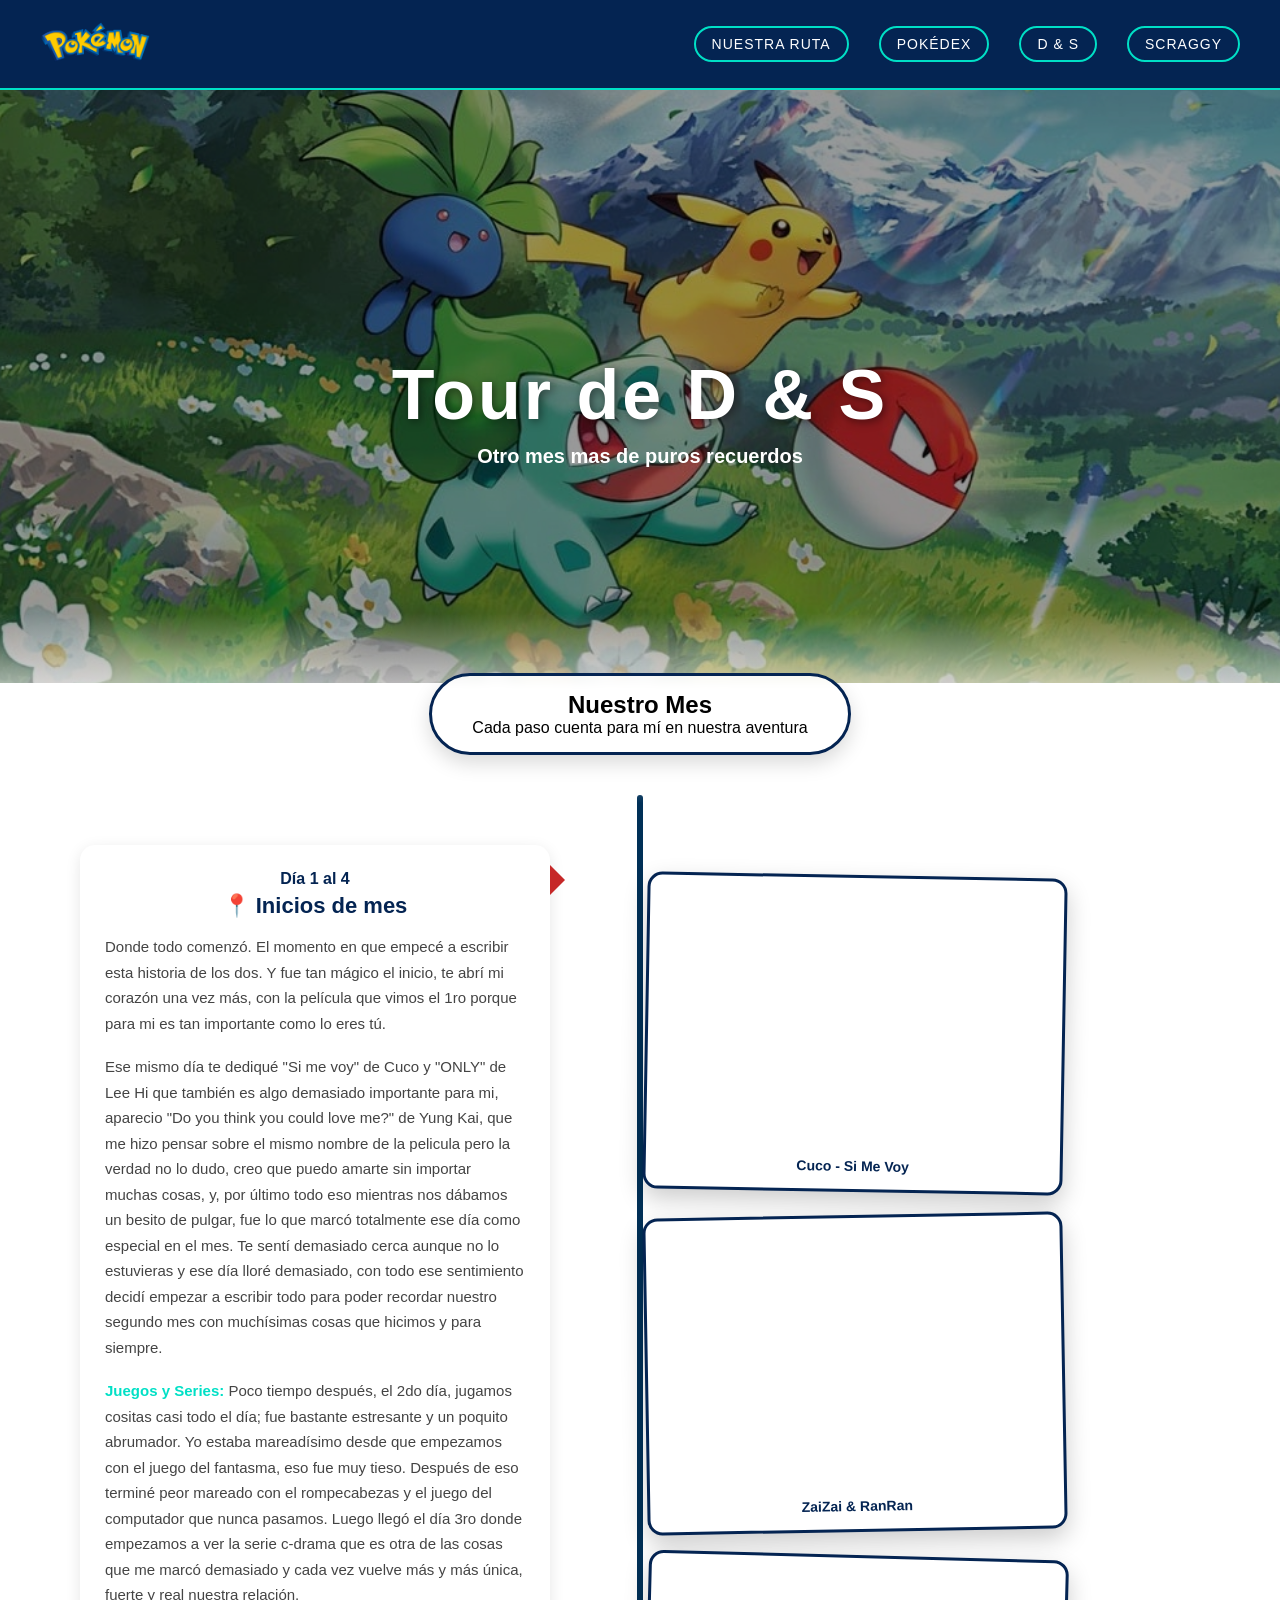
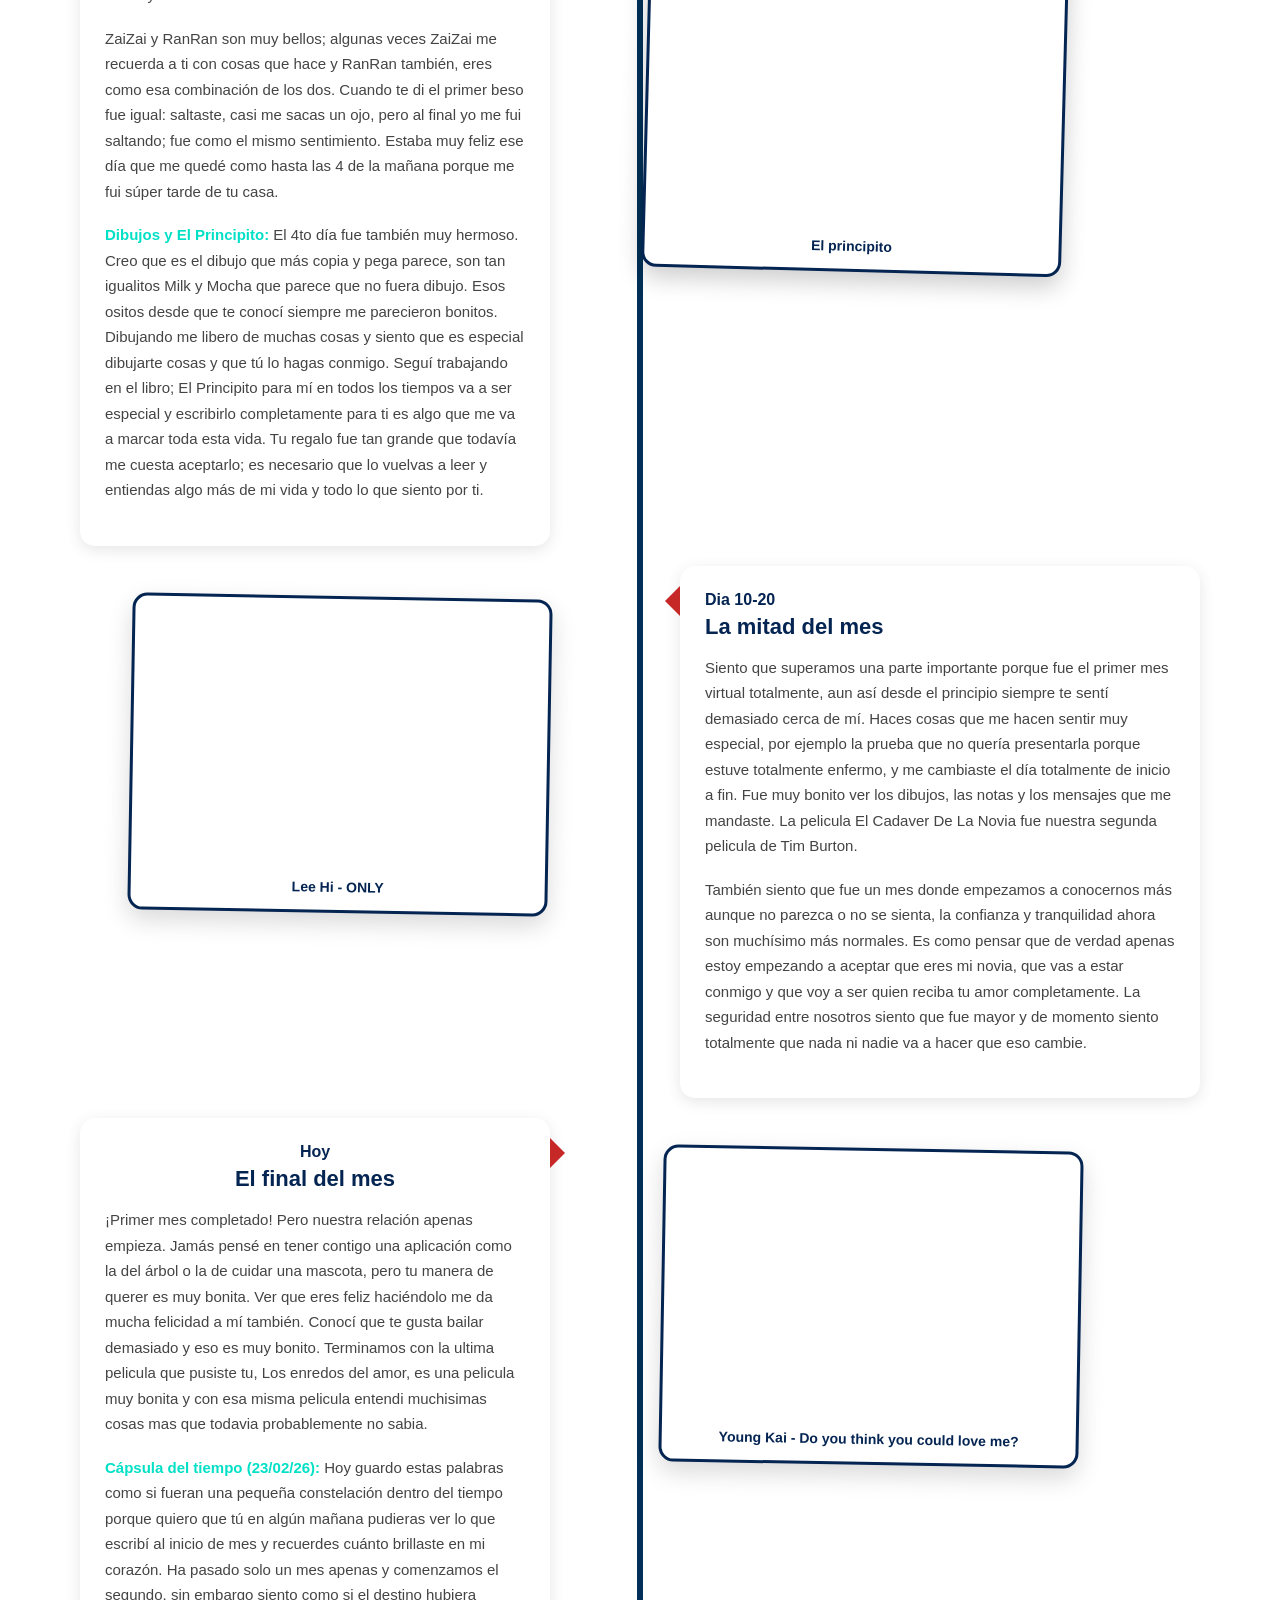
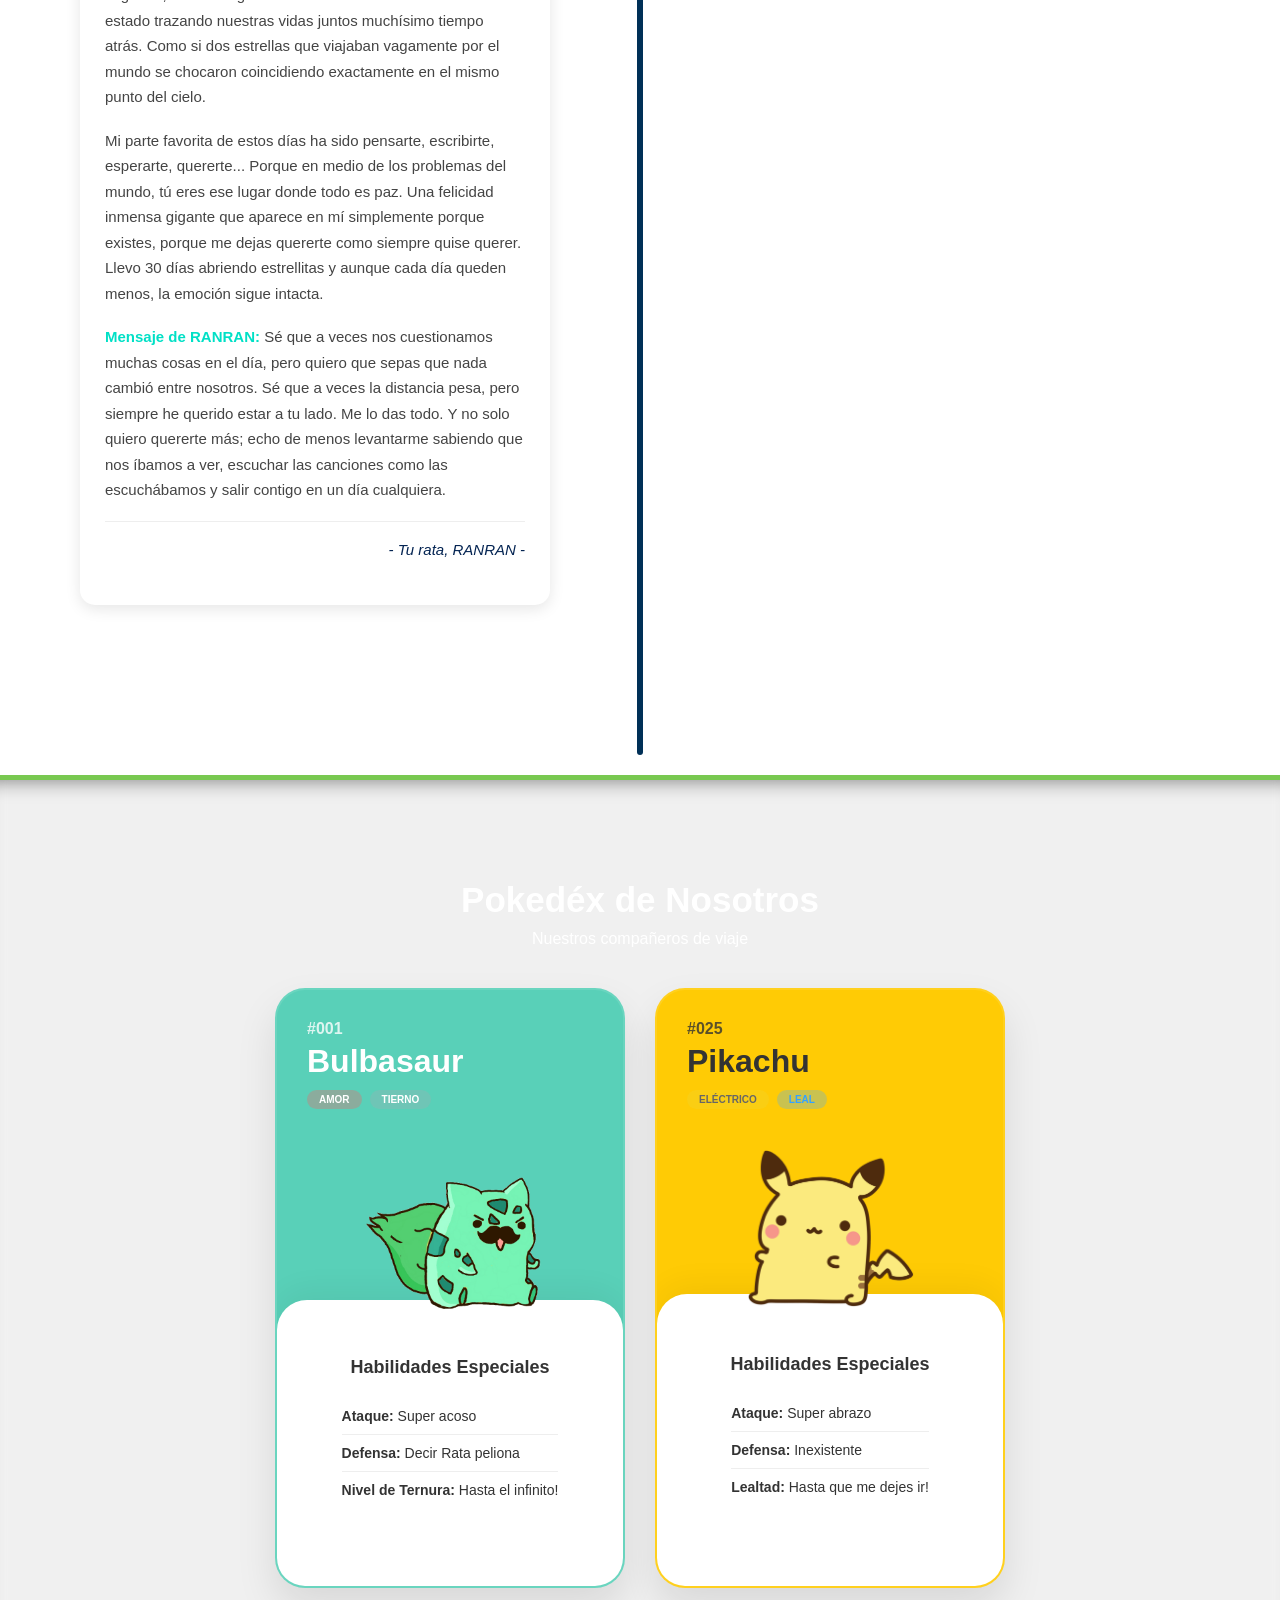
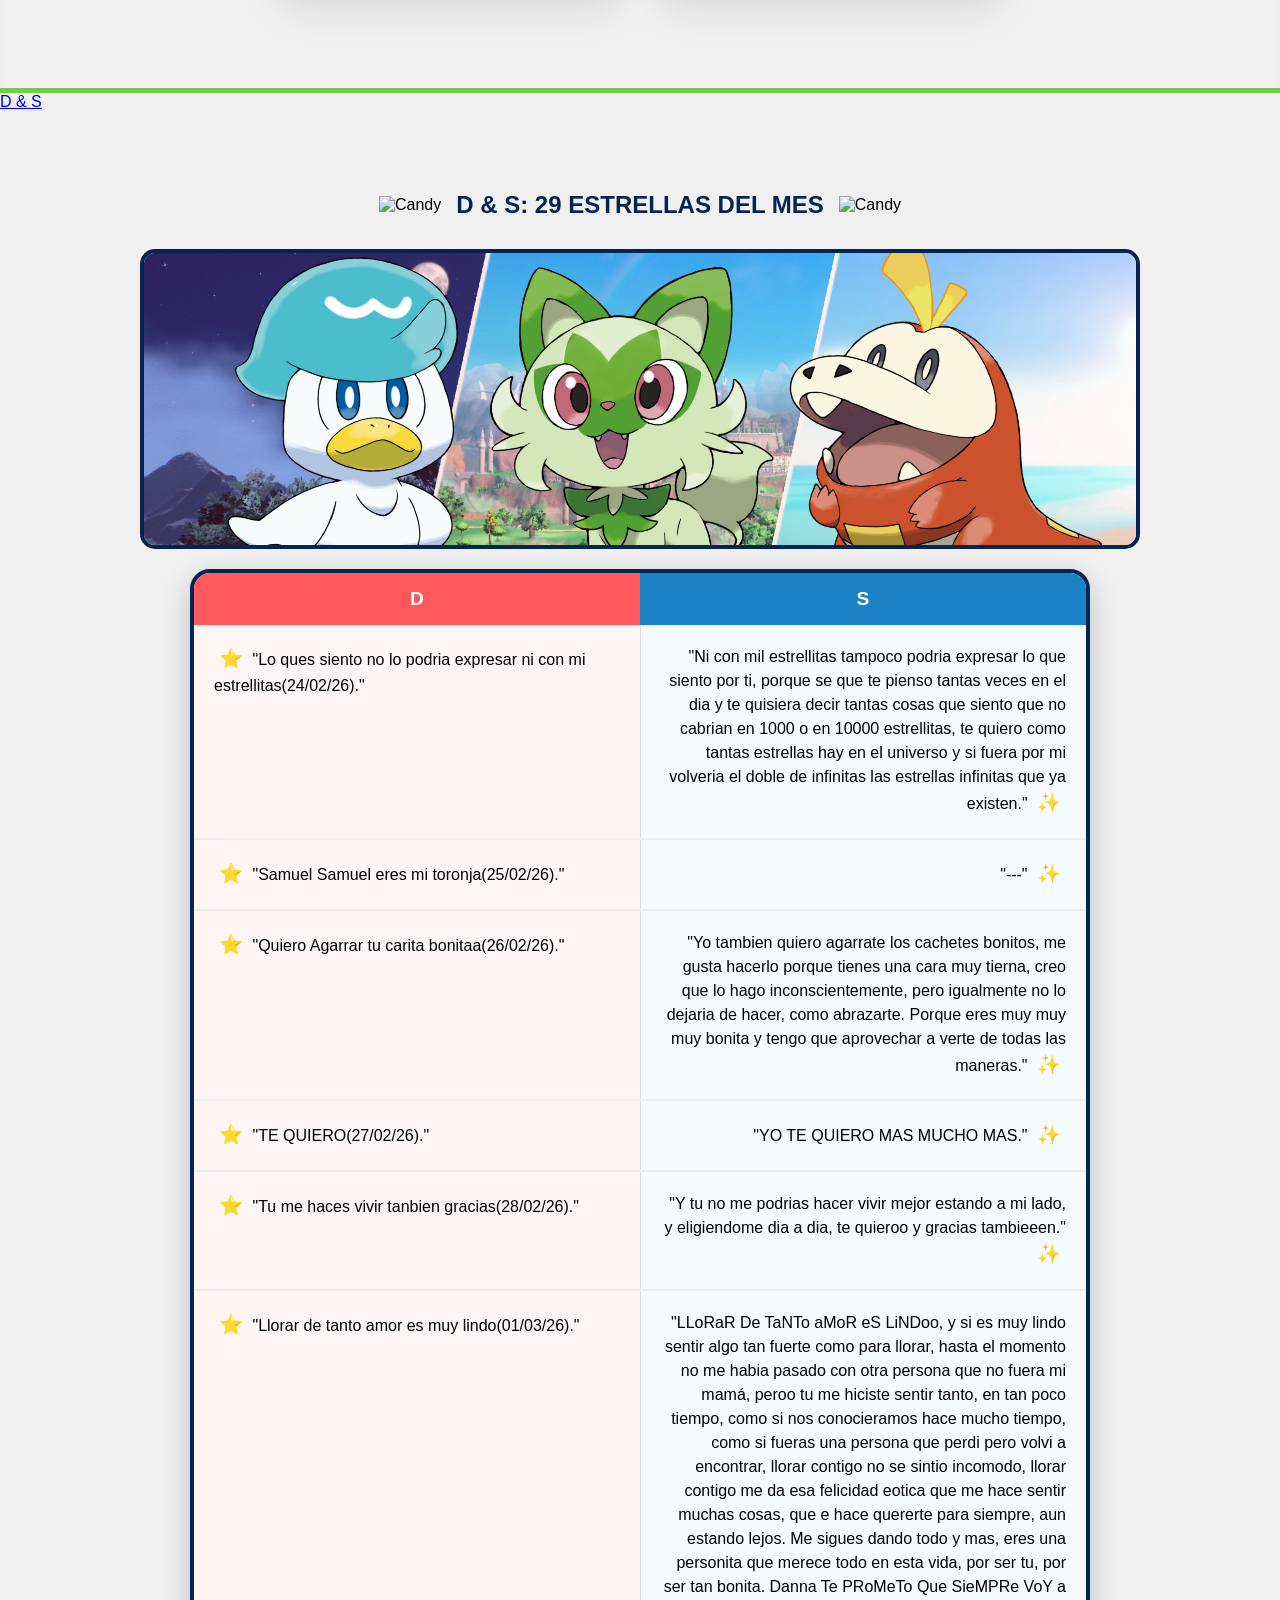
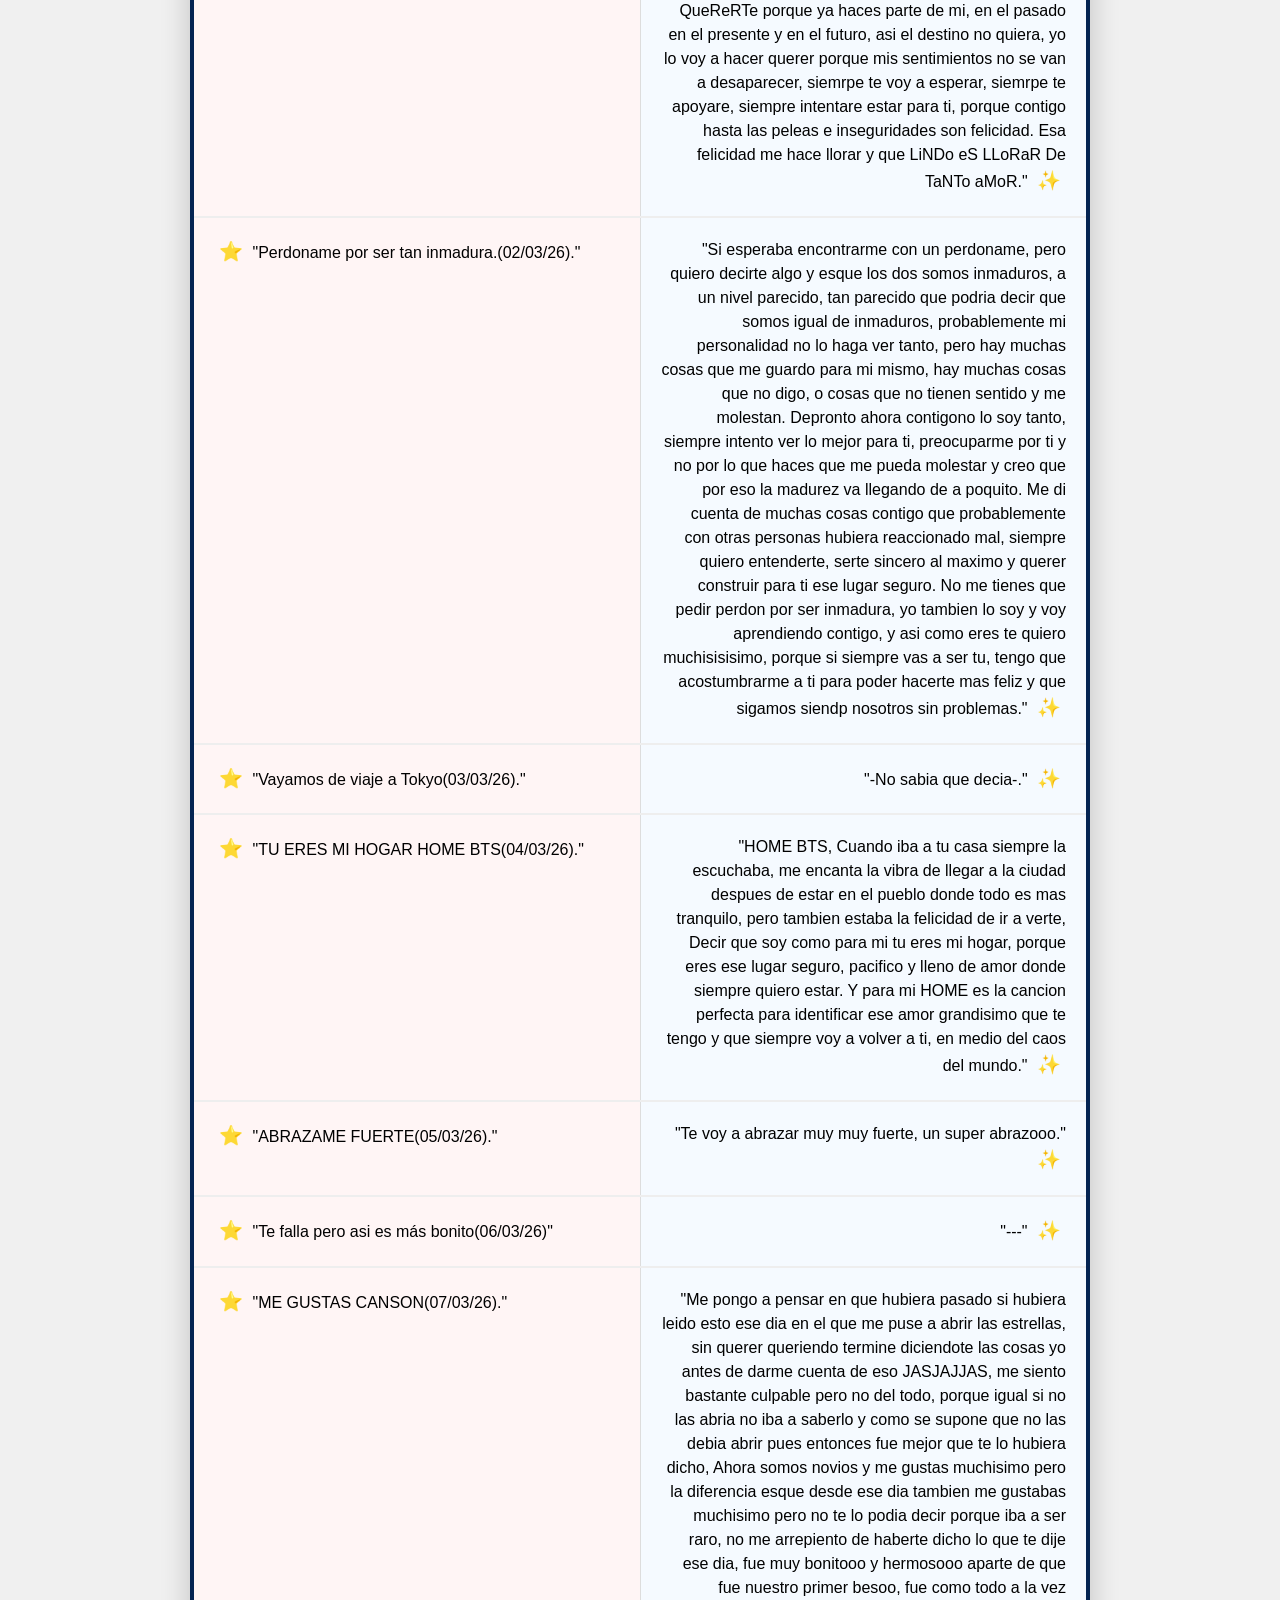
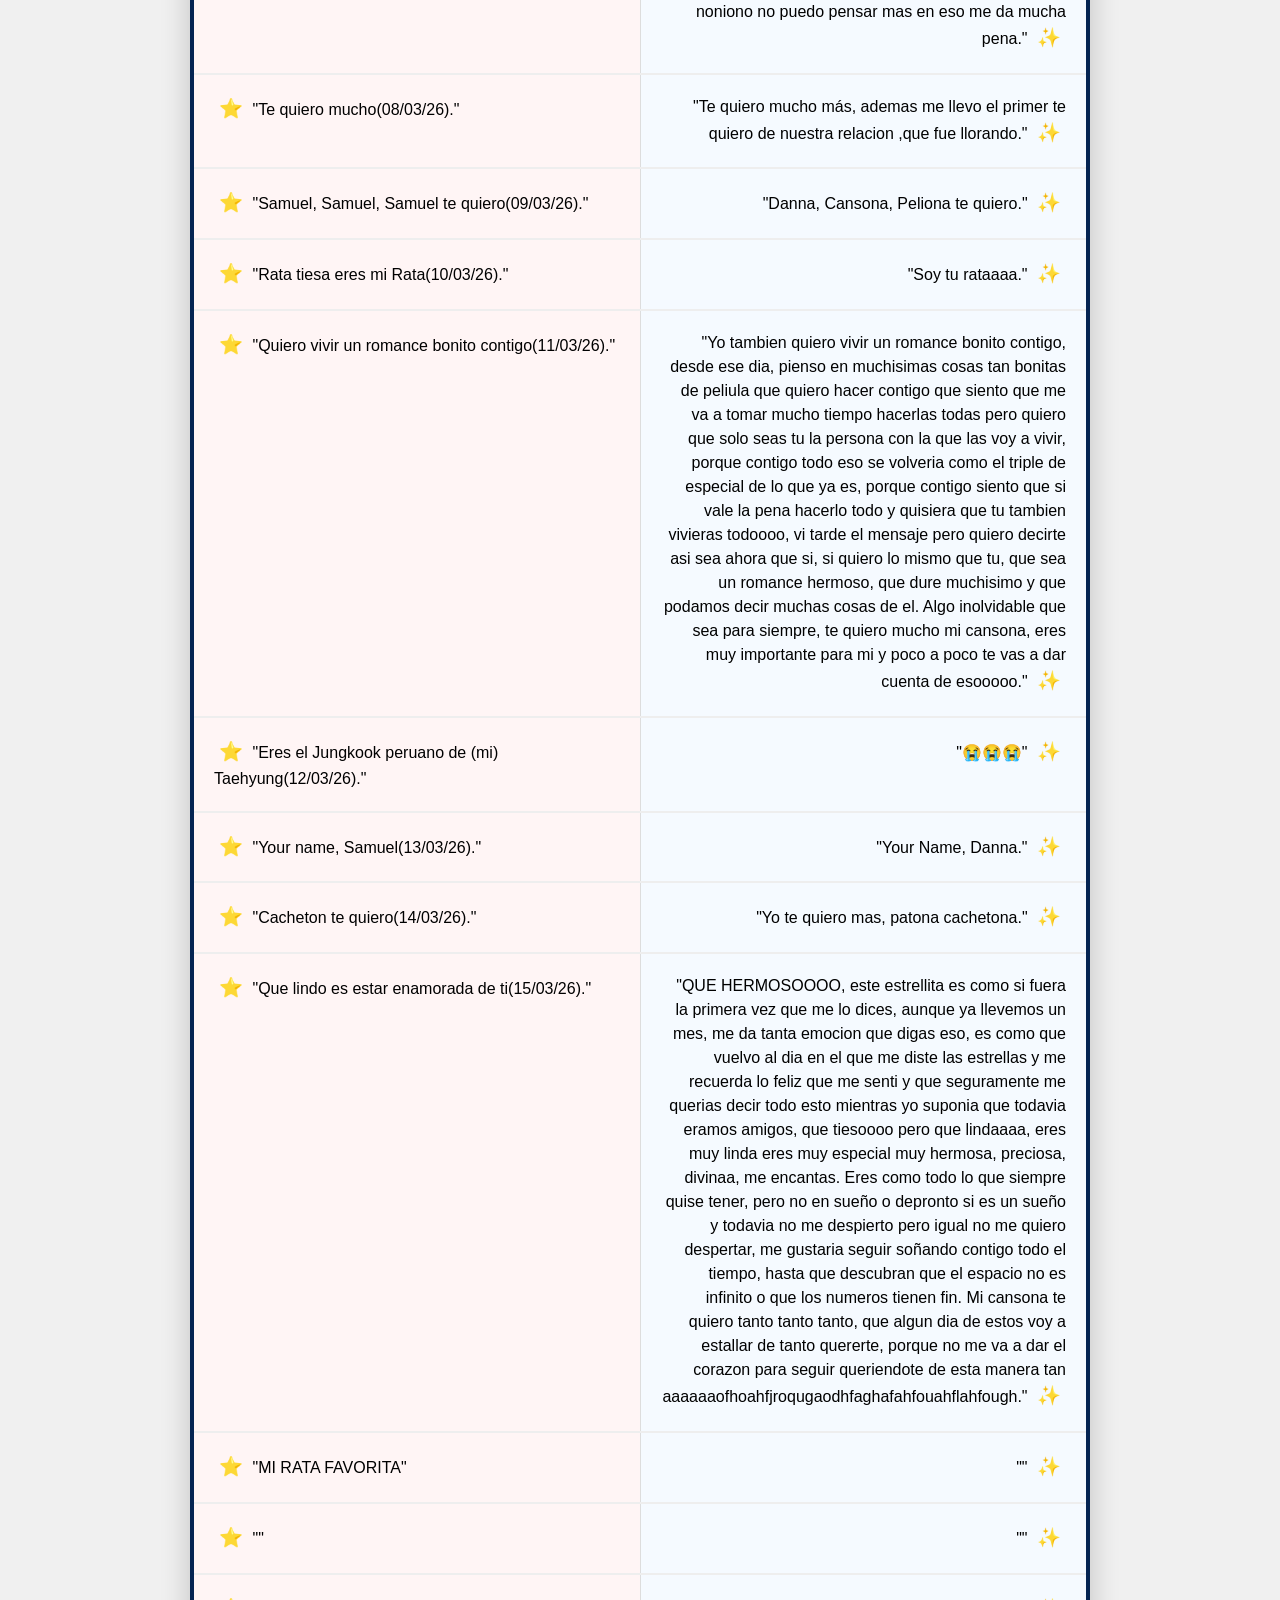
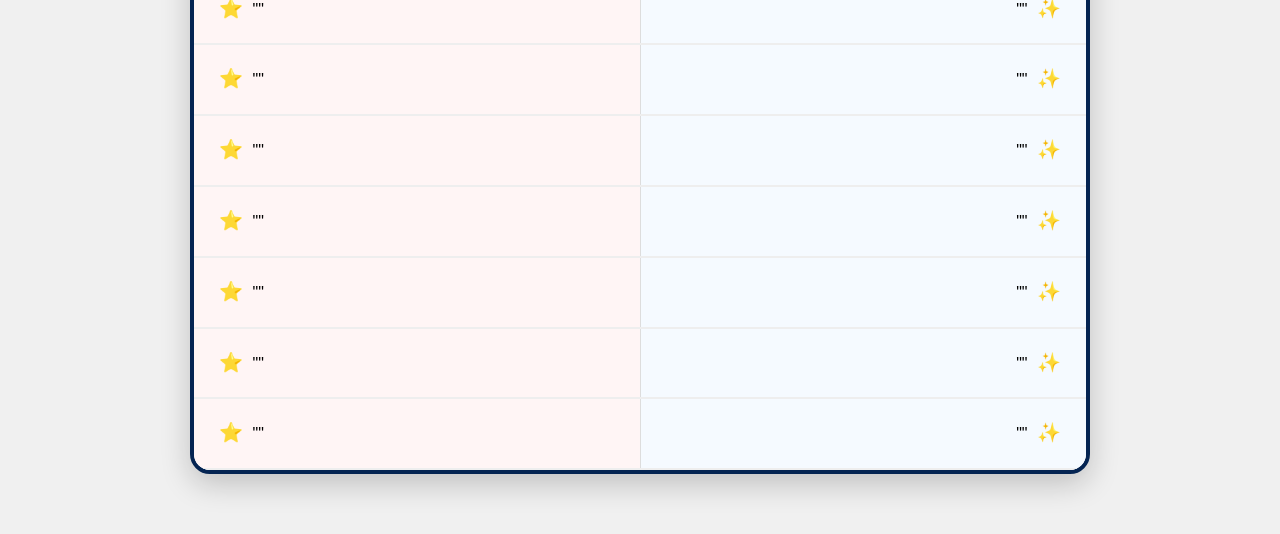
==== index.html @ aa19b06a "Add files via upload" ====
<!DOCTYPE html>
<html lang="es">
<head>
    <meta charset="UTF-8">
    <meta name="viewport" content="width=device-width, initial-scale=1.0">
    <title>Tour de D & S - Nuestra Aventura</title>
    <link rel="stylesheet" href="./Style.css">
</head>
<body>
    <div class="navbar">
        <a href="#" class="logo-link">
            <img src="./logo.png" width="110" height="60" alt="Logo">
    </a>    
    <div class="menu">
        <a href="#historia">NUESTRA RUTA</a>
        <a href="#pokedex">POKÉDEX</a>
        <a href="#D & S">D & S</a>
        <a href="#">SCRAGGY</a>
    </div>
</div>
    <section class="hero">
        <div class="hero-content">
            <h1>Tour de D & S</h1>
            <p>Otro mes mas de puros recuerdos</p>
        </div>
    </section>
    <section id="historia" class="ruta-entrenador">
        <div class="ruta-header">
            <h2>Nuestro Mes</h2>
            <p>Cada paso cuenta para mí en nuestra aventura </p>
        </div>
        <div class="timeline">
            <div class="parada left">
                <div class="video-dedicatoria">
        <iframe 
            src="https://www.youtube.com/embed/KlCAW0hwEmM?rel=0&showinfo=0&autoplay=0"
            title="Cuco - Si Me Voy" 
            frameborder="0" 
            allow="accelerometer; autoplay; clipboard-write; encrypted-media; gyroscope; picture-in-picture" 
            allowfullscreen>
        </iframe>
        <p class="video-caption">Cuco - Si Me Voy</p>
        </div>
        <div class="video-dedicatoria v2">
         <iframe 
            src="https://www.youtube.com/embed/aCR6_GfA5nY" 
            frameborder="0" allowfullscreen>
        </iframe>
            <p class="video-caption">ZaiZai & RanRan</p>
        </div>
        <div class="video-dedicatoria v3">
       <iframe 
    src="https://www.youtube.com/embed/hyyxMC_9-qk" 
    frameborder="0" allowfullscreen>
</iframe>
        <p class="video-caption">El principito</p>
    </div>
                <div class="contenido">
                    <span class="fecha">Día 1 al 4</span>
                    <h3>📍 Inicios de mes</h3>
                    <p>Donde todo comenzó. El momento en que empecé a escribir esta historia de los dos. Y fue tan mágico el inicio, te abrí mi corazón una vez más, con la película que vimos el 1ro porque para mi es tan importante como lo eres tú.</p>
                    <p>Ese mismo día te dediqué "Si me voy" de Cuco y "ONLY" de Lee Hi que también es algo demasiado importante para mi, aparecio "Do you think you could love me?" de Yung Kai, que me hizo pensar sobre el mismo nombre de la pelicula pero la verdad no lo dudo, creo que puedo amarte sin importar muchas cosas, y, por último todo eso mientras nos dábamos un besito de pulgar, fue lo que marcó totalmente ese día como especial en el mes. Te sentí demasiado cerca aunque no lo estuvieras y ese día lloré demasiado, con todo ese sentimiento decidí empezar a escribir todo para poder recordar nuestro segundo mes con muchísimas cosas que hicimos y para siempre.</p>
                    <p><strong>Juegos y Series:</strong> Poco tiempo después, el 2do día, jugamos cositas casi todo el día; fue bastante estresante y un poquito abrumador. Yo estaba mareadísimo desde que empezamos con el juego del fantasma, eso fue muy tieso. Después de eso terminé peor mareado con el rompecabezas y el juego del computador que nunca pasamos. Luego llegó el día 3ro donde empezamos a ver la serie c-drama que es otra de las cosas que me marcó demasiado y cada vez vuelve más y más única, fuerte y real nuestra relación.</p>
                    <p>ZaiZai y RanRan son muy bellos; algunas veces ZaiZai me recuerda a ti con cosas que hace y RanRan también, eres como esa combinación de los dos. Cuando te di el primer beso fue igual: saltaste, casi me sacas un ojo, pero al final yo me fui saltando; fue como el mismo sentimiento. Estaba muy feliz ese día que me quedé como hasta las 4 de la mañana porque me fui súper tarde de tu casa.</p>
                    <p><strong>Dibujos y El Principito:</strong> El 4to día fue también muy hermoso. Creo que es el dibujo que más copia y pega parece, son tan igualitos Milk y Mocha que parece que no fuera dibujo. Esos ositos desde que te conocí siempre me parecieron bonitos. Dibujando me libero de muchas cosas y siento que es especial dibujarte cosas y que tú lo hagas conmigo. Seguí trabajando en el libro; El Principito para mí en todos los tiempos va a ser especial y escribirlo completamente para ti es algo que me va a marcar toda esta vida. Tu regalo fue tan grande que todavía me cuesta aceptarlo; es necesario que lo vuelvas a leer y entiendas algo más de mi vida y todo lo que siento por ti.</p>
                </div>
            </div>
            <div class="parada right">
                
                <div class="video-dedicatoria v-left">
                    <iframe 
                        src="https://www.youtube.com/embed/Nm-cl5UL6lA"
                        title="LeeHi - ONLY" 
                        frameborder="0" 
                        allowfullscreen>
                    </iframe>
                    <p class="video-caption">Lee Hi - ONLY</p>
                </div>
                <div class="contenido">
                    <span class="fecha">Dia 10-20</span>
                    <h3> La mitad del mes</h3>
                    <p>Siento que superamos una parte importante porque fue el primer mes virtual totalmente, aun así desde el principio siempre te sentí demasiado cerca de mí. Haces cosas que me hacen sentir muy especial, por ejemplo la prueba que no quería presentarla porque estuve totalmente enfermo, y me cambiaste el día totalmente de inicio a fin. Fue muy bonito ver los dibujos, las notas y los mensajes que me mandaste. La pelicula El Cadaver De La Novia fue nuestra segunda pelicula de Tim Burton.</p>
                    <p>También siento que fue un mes donde empezamos a conocernos más aunque no parezca o no se sienta, la confianza y tranquilidad ahora son muchísimo más normales. Es como pensar que de verdad apenas estoy empezando a aceptar que eres mi novia, que vas a estar conmigo y que voy a ser quien reciba tu amor completamente. La seguridad entre nosotros siento que fue mayor y de momento siento totalmente que nada ni nadie va a hacer que eso cambie.</p>
                </div>
            </div>
            <div class="parada left">
                <div class="video-dedicatoria v-right">
                    <iframe 
                        src="https://www.youtube.com/embed/Zmvc_C66yGQ" 
                        title="Young Kai - Do you think you could love me?" 
                        frameborder="0" 
                        allow="accelerometer; autoplay; clipboard-write; encrypted-media; gyroscope; picture-in-picture" 
                        allowfullscreen>
                    </iframe>
                    <p class="video-caption">Young Kai - Do you think you could love me?</p>
                </div>
                <div class="contenido">
                    <span class="fecha">Hoy</span>
                    <h3> El final del mes</h3>
                    <p>¡Primer mes completado! Pero nuestra relación apenas empieza. Jamás pensé en tener contigo una aplicación como la del árbol o la de cuidar una mascota, pero tu manera de querer es muy bonita. Ver que eres feliz haciéndolo me da mucha felicidad a mí también. Conocí que te gusta bailar demasiado y eso es muy bonito. Terminamos con la ultima pelicula que pusiste tu, Los enredos del amor, es una pelicula muy bonita y con esa misma pelicula entendi muchisimas cosas mas que todavia probablemente no sabia.</p>
                    <p><strong>Cápsula del tiempo (23/02/26):</strong> Hoy guardo estas palabras como si fueran una pequeña constelación dentro del tiempo porque quiero que tú en algún mañana pudieras ver lo que escribí al inicio de mes y recuerdes cuánto brillaste en mi corazón. Ha pasado solo un mes apenas y comenzamos el segundo, sin embargo siento como si el destino hubiera estado trazando nuestras vidas juntos muchísimo tiempo atrás. Como si dos estrellas que viajaban vagamente por el mundo se chocaron coincidiendo exactamente en el mismo punto del cielo.</p>
                    <p>Mi parte favorita de estos días ha sido pensarte, escribirte, esperarte, quererte... Porque en medio de los problemas del mundo, tú eres ese lugar donde todo es paz. Una felicidad inmensa gigante que aparece en mí simplemente porque existes, porque me dejas quererte como siempre quise querer. Llevo 30 días abriendo estrellitas y aunque cada día queden menos, la emoción sigue intacta.</p>
                    <p><strong>Mensaje de RANRAN:</strong> Sé que a veces nos cuestionamos muchas cosas en el día, pero quiero que sepas que nada cambió entre nosotros. Sé que a veces la distancia pesa, pero siempre he querido estar a tu lado. Me lo das todo. Y no solo quiero quererte más; echo de menos levantarme sabiendo que nos íbamos a ver, escuchar las canciones como las escuchábamos y salir contigo en un día cualquiera.</p>
                    <p class="firma">- Tu rata, RANRAN -</p>
                </div>
            </div>
        </div>
    </section>
    <section id="pokedex" class="pokedex-app-container">
    <div class="pokedex-header">
        <h2>Poked&eacute;x de Nosotros</h2>
        <p>Nuestros compa&ntilde;eros de viaje </p>
    </div>
    <div class="pokedex-app-grid">
        <div class="pokemon-app-card bulbasaur-bg" onclick="abrirModal('modal-bulbasaur')">
            <div class="card-header">
                <span class="card-pokedex-number">#001</span>
                <h3>Bulbasaur</h3>
                <div class="app-types">
                    <span class="app-type amor">AMOR</span>
                    <span class="app-type tierno">TIERNO</span>
                </div>
            </div>
            <div class="app-pokemon-img">
                <img src="./Bulbasaur.png" alt="Bulbasaur">
            </div>
            <div class="app-info-panel">
                <h4>Habilidades Especiales</h4>
                <ul>
                    <li><strong>Ataque:</strong> Super acoso</li>
                    <li><strong>Defensa:</strong> Decir Rata peliona</li>
                    <li><strong>Nivel de Ternura:</strong> Hasta el infinito!</li>
                </ul>
            </div>
        </div>
        <div class="pokemon-app-card pikachu-bg" onclick="abrirModal('modal-pikachu')">
            <div class="card-header">
                <span class="card-pokedex-number">#025</span>
                <h3>Pikachu</h3>
                <div class="app-types">
                    <span class="app-type electrico">EL&Eacute;CTRICO</span>
                    <span class="app-type leal">LEAL</span>
                </div>
            </div>
            <div class="app-pokemon-img">
                <img src="./Pikachu.png" alt="Pikachu">
            </div>
            <div class="app-info-panel">
                <h4>Habilidades Especiales</h4>
                <ul>
                    <li><strong>Ataque:</strong> Super abrazo</li>
                    <li><strong>Defensa:</strong> Inexistente</li>
                    <li><strong>Lealtad:</strong> Hasta que me dejes ir!</li>
                </ul>
            </div>
        </div>
    </div>
</section>
<div id="modal-bulbasaur" class="modal">
    <div class="modal-content bulbasaur-border">
        <span class="close" onclick="cerrarModal('modal-bulbasaur')">&times;</span>
        <img src="./Bulbasaur.png" alt="Bulbasaur">
        <h2>¿Por qué eres Bulbasaur?</h2>
        <p>Porque aparte de que eres la numero 001, al igual que él, eres la semilla de todo lo bonito que paso este mes, en nuestra relación y en mi día a día. Tienes esa naturaleza tierna y protectora, y siempre sabes cómo hacerme sentir feliz incluso en los días mas malos, tambien al igual que bulbasaur aveces sale a relucir tu temperamento de lider con una personalidad un poco estoica, como tambien una lealtad silenciosa pero absoluta. Bulbasaur es famoso por ser el más fiel de los iniciales. Y Por eso pienso que tu eres el, tienes tantas de las cualidades que posee y son tan bonitas que seria imposible que no lo fueras, Te quiero mucho.</p>
    </div>
</div>
<div id="modal-pikachu" class="modal">
    <div class="modal-content pikachu-border">
        <span class="close" onclick="cerrarModal('modal-pikachu')">&times;</span>
        <img src="./Pikachu.png" alt="Pikachu">
        <h2>¿Por qué soy Pikachu?</h2>
        <p>Soy Pikachu porque mi misión es ser tu compañero fiel en cada ruta. A veces soy un poco loco, o un poco callado, pero siempre voy a estar listo para darte algun choque de energia como un abrazooo, darte la mano o hasta un beso cuando lo necesitas, al principio Pikachu no queria ser compañero de Ash y aunque nosotros no fuimos asi, al principio tampoco pensaba en hablarte, con el tiempo pasaron cosas y nos pudimos conocer me elegiste y Prometo ser el mejor compañero de vida siempre. Pikachu es famoso por negarse a entrar en su Pokéball porque prefiere estar siempre al lado de su compañero y asi pienso estarlo hasta que me dejes ir.</p>
    </div>
</div>
<script>
    function abrirModal(id) {
        document.getElementById(id).style.display = "block";
    }
    function cerrarModal(id) {
        document.getElementById(id).style.display = "none";
    }
    window.onclick = function(event) {
        if (event.target.className === 'modal') {
            event.target.style.display = "none";
        }
    }
</script>
<a href="#duo-stars" class="nav-button">D & S</a>
<section id="duo-stars" class="stars-section">
    <div class="stars-header">
        <img src="https://raw.githubusercontent.com/PokeAPI/sprites/master/sprites/items/rare-candy.png" alt="Candy">
        <h2>D & S: 29 Estrellas del Mes</h2>
        <img src="https://raw.githubusercontent.com/PokeAPI/sprites/master/sprites/items/rare-candy.png" alt="Candy">
    </div>

    <div class="imagen-separadora">
        <img src="./fuecoco-spigatito.jpg" alt="Decoración Pokémon" class="pokedex-img-decor">
    </div>

    <div class="pokedex-table-container">
        <table class="pokedex-table">
            <thead>
                <tr>
                    <th class="th-d">D</th>
                    <th class="th-s">S</th>
                </tr>
            </thead>
                <tbody>
                <tr>
                    <td class="td-d">
                        <span class="star-icon">⭐</span>
                        "Lo ques siento no lo podria expresar ni con mi estrellitas(24/02/26)."
                    </td>
                    <td class="td-s">
                        "Ni con mil estrellitas tampoco podria expresar lo que siento por ti, porque se que te pienso tantas veces en el dia y te quisiera decir tantas cosas que siento que no cabrian en 1000 o en 10000 estrellitas, te quiero como tantas estrellas hay en el universo y si fuera por mi volveria el doble de infinitas las estrellas infinitas que ya existen."
                        <span class="star-icon">✨</span>
                    </td>
                </tr>
                
                <tr>
                    <td class="td-d">
                        <span class="star-icon">⭐</span>
                        "Samuel Samuel eres mi toronja(25/02/26)."
                    </td>
                    <td class="td-s">
                        "---"
                        <span class="star-icon">✨</span>
                    </td>
                </tr>
                <tr>
                    <td class="td-d">
                        <span class="star-icon">⭐</span>
                        "Quiero Agarrar tu carita bonitaa(26/02/26)."
                    </td>
                    <td class="td-s">
                        "Yo tambien quiero agarrate los cachetes bonitos, me gusta hacerlo porque tienes una cara muy tierna, creo que lo hago inconscientemente, pero igualmente no lo dejaria de hacer, como abrazarte. Porque eres muy muy muy bonita y tengo que aprovechar a verte de todas las maneras."
                        <span class="star-icon">✨</span>
                    </td>
                </tr>
                                <tr>
                    <td class="td-d">
                        <span class="star-icon">⭐</span>
                        "TE QUIERO(27/02/26)."
                    </td>
                    <td class="td-s">
                        "YO TE QUIERO MAS MUCHO MAS."
                        <span class="star-icon">✨</span>
                    </td>
                </tr>
                                <tr>
                    <td class="td-d">
                        <span class="star-icon">⭐</span>
                        "Tu me haces vivir tanbien gracias(28/02/26)."
                    </td>
                    <td class="td-s">
                        "Y tu no me podrias hacer vivir mejor estando a mi lado, y eligiendome dia a dia, te quieroo y gracias tambieeen."
                        <span class="star-icon">✨</span>
                    </td>
                </tr>
                                <tr>
                    <td class="td-d">
                        <span class="star-icon">⭐</span>
                        "Llorar de tanto amor es muy lindo(01/03/26)."
                    </td>
                    <td class="td-s">
                        "LLoRaR De TaNTo aMoR eS LiNDoo, y si es muy lindo sentir algo tan fuerte como para llorar, hasta el momento no me habia pasado con otra persona que no fuera mi mamá, peroo tu me hiciste sentir tanto, en tan poco tiempo, como si nos conocieramos hace mucho tiempo, como si fueras una persona que perdi pero volvi a encontrar, llorar contigo no se sintio incomodo, llorar contigo me da esa felicidad eotica que me hace sentir muchas cosas, que e hace quererte para siempre, aun estando lejos. Me sigues dando todo y mas, eres una personita que merece todo en esta vida, por ser tu, por ser tan bonita. Danna Te PRoMeTo Que SieMPRe VoY a QueReRTe porque ya haces parte de mi, en el pasado en el presente y en el futuro, asi el destino no quiera, yo lo voy a hacer querer porque mis sentimientos no se van a desaparecer, siemrpe te voy a esperar, siemrpe te apoyare, siempre intentare estar para ti, porque contigo hasta las peleas e inseguridades son felicidad. Esa felicidad me hace llorar y que LiNDo eS LLoRaR De TaNTo aMoR."
                        <span class="star-icon">✨</span>
                    </td>
                </tr>
                                <tr>
                    <td class="td-d">
                        <span class="star-icon">⭐</span>
                        "Perdoname por ser tan inmadura.(02/03/26)."
                    </td>
                    <td class="td-s">
                        "Si esperaba encontrarme con un perdoname, pero quiero decirte algo y esque los dos somos inmaduros, a un nivel parecido, tan parecido que podria decir que somos igual de inmaduros, probablemente mi personalidad no lo haga ver tanto, pero hay muchas cosas que me guardo para mi mismo, hay muchas cosas que no digo, o cosas que no tienen sentido y me molestan. Depronto ahora contigono lo soy tanto, siempre intento ver lo mejor para ti, preocuparme por ti y no por lo que haces que me pueda molestar y creo que por eso la madurez va llegando de a poquito. Me di cuenta de muchas cosas contigo que probablemente con otras personas hubiera reaccionado mal, siempre quiero entenderte, serte sincero al maximo y querer construir para ti ese lugar seguro. No me tienes que pedir perdon por ser inmadura, yo tambien lo soy y voy aprendiendo contigo, y asi como eres te quiero muchisisisimo, porque si siempre vas a ser tu, tengo que acostumbrarme a ti para poder hacerte mas feliz y que sigamos siendp nosotros sin problemas."
                        <span class="star-icon">✨</span>
                    </td>
                </tr>
                                <tr>
                    <td class="td-d">
                        <span class="star-icon">⭐</span>
                        "Vayamos de viaje a Tokyo(03/03/26)."
                    </td>
                    <td class="td-s">
                        "-No sabia que decia-."
                        <span class="star-icon">✨</span>
                    </td>
                </tr>
                                <tr>
                    <td class="td-d">
                        <span class="star-icon">⭐</span>
                        "TU ERES MI HOGAR HOME BTS(04/03/26)."
                    </td>
                    <td class="td-s">
                        "HOME BTS, Cuando iba a tu casa siempre la escuchaba, me encanta la vibra de llegar a la ciudad despues de estar en el pueblo donde todo es mas tranquilo, pero tambien estaba la felicidad de ir a verte, Decir que soy como para mi tu eres mi hogar, porque eres ese lugar seguro, pacifico y lleno de amor donde siempre quiero estar. Y para mi HOME es la cancion perfecta para identificar ese amor grandisimo que te tengo y que siempre voy a volver a ti, en medio del caos del mundo."
                        <span class="star-icon">✨</span>
                    </td>
                </tr>
                                <tr>
                    <td class="td-d">
                        <span class="star-icon">⭐</span>
                        "ABRAZAME FUERTE(05/03/26)."
                    </td>
                    <td class="td-s">
                        "Te voy a abrazar muy muy fuerte, un super abrazooo."
                        <span class="star-icon">✨</span>
                    </td>
                </tr>
                                <tr>
                    <td class="td-d">
                        <span class="star-icon">⭐</span>
                        "Te falla pero asi es más bonito(06/03/26)"
                    </td>
                    <td class="td-s">
                        "---"
                        <span class="star-icon">✨</span>
                    </td>
                </tr>
                                <tr>
                    <td class="td-d">
                        <span class="star-icon">⭐</span>
                        "ME GUSTAS CANSON(07/03/26)."
                    </td>
                    <td class="td-s">
                        "Me pongo a pensar en que hubiera pasado si hubiera leido esto ese dia en el que me puse a abrir las estrellas, sin querer queriendo termine diciendote las cosas yo antes de darme cuenta de eso JASJAJJAS, me siento bastante culpable pero no del todo, porque igual si no las abria no iba a saberlo y como se supone que no las debia abrir pues entonces fue mejor que te lo hubiera dicho, Ahora somos novios y me gustas muchisimo pero la diferencia esque desde ese dia tambien me gustabas muchisimo pero no te lo podia decir porque iba a ser raro, no me arrepiento de haberte dicho lo que te dije ese dia, fue muy bonitooo y hermosooo aparte de que fue nuestro primer besoo, fue como todo a la vez noniono no puedo pensar mas en eso me da mucha pena."
                        <span class="star-icon">✨</span>
                    </td>
                </tr>
                                <tr>
                    <td class="td-d">
                        <span class="star-icon">⭐</span>
                        "Te quiero mucho(08/03/26)."
                    </td>
                    <td class="td-s">
                        "Te quiero mucho más, ademas me llevo el primer te quiero de nuestra relacion ,que fue llorando."
                        <span class="star-icon">✨</span>
                    </td>
                </tr>
                                <tr>
                    <td class="td-d">
                        <span class="star-icon">⭐</span>
                        "Samuel, Samuel, Samuel te quiero(09/03/26)."
                    </td>
                    <td class="td-s">
                        "Danna, Cansona, Peliona te quiero."
                        <span class="star-icon">✨</span>
                    </td>
                </tr>
                                <tr>
                    <td class="td-d">
                        <span class="star-icon">⭐</span>
                        "Rata tiesa eres mi Rata(10/03/26)."
                    </td>
                    <td class="td-s">
                        "Soy tu rataaaa."
                        <span class="star-icon">✨</span>
                    </td>
                </tr>
                                <tr>
                    <td class="td-d">
                        <span class="star-icon">⭐</span>
                        "Quiero vivir un romance bonito contigo(11/03/26)."
                    </td>
                    <td class="td-s">
                        "Yo tambien quiero vivir un romance bonito contigo, desde ese dia, pienso en muchisimas cosas tan bonitas de peliula que quiero hacer contigo que siento que me va a tomar mucho tiempo hacerlas todas pero quiero que solo seas tu la persona con la que las voy a vivir, porque contigo todo eso se volveria como el triple de especial de lo que ya es, porque contigo siento que si vale la pena hacerlo todo y quisiera que tu tambien vivieras todoooo, vi tarde el mensaje pero quiero decirte asi sea ahora que si, si quiero lo mismo que tu, que sea un romance hermoso, que dure muchisimo y que podamos decir muchas cosas de el. Algo inolvidable que sea para siempre, te quiero mucho mi cansona, eres muy importante para mi y poco a poco te vas a dar cuenta de esooooo."
                        <span class="star-icon">✨</span>
                    </td>
                </tr>
                                <tr>
                    <td class="td-d">
                        <span class="star-icon">⭐</span>
                        "Eres el Jungkook peruano de (mi) Taehyung(12/03/26)."
                    </td>
                    <td class="td-s">
                        "😭😭😭"
                        <span class="star-icon">✨</span>
                    </td>
                </tr>
                                <tr>
                    <td class="td-d">
                        <span class="star-icon">⭐</span>
                        "Your name, Samuel(13/03/26)."
                    </td>
                    <td class="td-s">
                        "Your Name, Danna."
                        <span class="star-icon">✨</span>
                    </td>
                </tr>
                                <tr>
                    <td class="td-d">
                        <span class="star-icon">⭐</span>
                        "Cacheton te quiero(14/03/26)."
                    </td>
                    <td class="td-s">
                        "Yo te quiero mas, patona cachetona."
                        <span class="star-icon">✨</span>
                    </td>
                </tr>
                                <tr>
                    <td class="td-d">
                        <span class="star-icon">⭐</span>
                        "Que lindo es estar enamorada de ti(15/03/26)."
                    </td>
                    <td class="td-s">
                        "QUE HERMOSOOOO, este estrellita es como si fuera la primera vez que me lo dices, aunque ya llevemos un mes, me da tanta emocion que digas eso, es como que vuelvo al dia en el que  me diste las estrellas y me recuerda lo feliz que me senti y que seguramente me querias decir todo esto mientras yo suponia que todavia eramos amigos, que tiesoooo pero que lindaaaa, eres muy linda eres muy especial muy hermosa, preciosa, divinaa, me encantas. Eres como todo lo que siempre quise tener, pero no en sueño o depronto si es un sueño y todavia no me despierto pero igual no me quiero despertar, me gustaria seguir soñando contigo todo el tiempo, hasta que descubran que el espacio no es infinito o que los numeros tienen fin. Mi cansona te quiero tanto tanto tanto, que algun dia de estos voy a estallar de tanto quererte, porque no me va a dar el corazon para seguir queriendote de esta manera tan aaaaaaofhoahfjroqugaodhfaghafahfouahflahfough."
                        <span class="star-icon">✨</span>
                    </td>
                </tr>
                                <tr>
                    <td class="td-d">
                        <span class="star-icon">⭐</span>
                        "MI RATA FAVORITA"
                    </td>
                    <td class="td-s">
                        ""
                        <span class="star-icon">✨</span>
                    </td>
                </tr>
                                <tr>
                    <td class="td-d">
                        <span class="star-icon">⭐</span>
                        ""
                    </td>
                    <td class="td-s">
                        ""
                        <span class="star-icon">✨</span>
                    </td>
                </tr>
                                <tr>
                    <td class="td-d">
                        <span class="star-icon">⭐</span>
                        ""
                    </td>
                    <td class="td-s">
                        ""
                        <span class="star-icon">✨</span>
                    </td>
                </tr>
                                <tr>
                    <td class="td-d">
                        <span class="star-icon">⭐</span>
                        ""
                    </td>
                    <td class="td-s">
                        ""
                        <span class="star-icon">✨</span>
                    </td>
                </tr>
                                <tr>
                    <td class="td-d">
                        <span class="star-icon">⭐</span>
                        ""
                    </td>
                    <td class="td-s">
                        ""
                        <span class="star-icon">✨</span>
                    </td>
                </tr>
                                <tr>
                    <td class="td-d">
                        <span class="star-icon">⭐</span>
                        ""
                    </td>
                    <td class="td-s">
                        ""
                        <span class="star-icon">✨</span>
                    </td>
                </tr>
                                <tr>
                    <td class="td-d">
                        <span class="star-icon">⭐</span>
                        ""
                    </td>
                    <td class="td-s">
                        ""
                        <span class="star-icon">✨</span>
                    </td>
                </tr>
                                <tr>
                    <td class="td-d">
                        <span class="star-icon">⭐</span>
                        ""
                    </td>
                    <td class="td-s">
                        ""
                        <span class="star-icon">✨</span>
                    </td>
                </tr>
                                <tr>
                    <td class="td-d">
                        <span class="star-icon">⭐</span>
                        ""
                    </td>
                    <td class="td-s">
                        ""
                        <span class="star-icon">✨</span>
                    </td>
                </tr>
                </tbody>
        </table>
    </div>
</section>
</body>
</html>
---- Style.css ----
html, body {
    margin: 0 !important;
    padding: 0 !important;
    width: 100%;
    height: 100%;
}
* {
    margin: 0;
    padding: 0;
    box-sizing: border-box;
}
:root {
    --azul-oscuro: #042452;
    --cian-neon: #00e0c6;
    --amarillo-pika: #ffcb05;
    --verde-bulba: #78c850;
}
* {
    box-sizing: border-box;
    margin: 0;
    padding: 0;
}
html {
    scroll-behavior: smooth;
    width: 100%;
    height: 100%;
}
body {
    font-family: Arial, Helvetica, sans-serif;
    padding-top: 100px;
    margin: 0;
    background-color: #f0f0f0;
    overflow-x:hidden;
}
.navbar {
    background: var(--azul-oscuro);
    display: flex;
    align-items: center;
    justify-content: space-between;
    position: fixed;
    top: 0;
    left: 0;
    width: 100%;
    height: 90px;
    z-index: 1000;
    padding: 0 40px;
    border-bottom: 2px solid var(--cian-neon);
}
.menu {
    display: flex;
    gap: 30px;
}
.menu a {
    border: 2px solid var(--cian-neon);
    padding: 8px 16px;
    border-radius: 20px;
    color: white;
    text-decoration: none;
    font-size: 14px;
    letter-spacing: 1px;
    transition: 0.3s;
}
.menu a:hover {
    box-shadow: 0px 0px 15px var(--cian-neon);
    transform: scale(1.1) translateY(-3px);
    background-color: var(--amarillo-pika);
    color: #000;
}
.menu a:last-child {
    animation: pulso 2s infinite;
}
.hero {
    height: 733px;
    background-image: url("./pikachu-bulbasaur.jpg");
    background-size: cover;
    display: flex;
    align-items: center;
    justify-content: center;
    text-align: center;
    color: white;
    position: relative;
    padding-top: 90px;
    overflow: hidden;
    z-index: 1;
    margin-top: 0 !important;
    background-position: center 30%;
    flex-direction: column;
}
.hero::after {
    content: "";
    position: absolute;
    bottom: 0;
    left: 0;
    width: 100%;
    height: 120px; 
    background: linear-gradient(to top, rgba(255, 255, 255, 1) 0%, rgba(255, 255, 255, 0) 100%);
    z-index: 2;
}
.hero::before {
    content: "";
    position: absolute;
    width: 100%;
    height: 100%;
    background: rgba(0, 0, 0, 0.4);
    top: 0;
    left: 0;
}
.hero-content {
    position: relative;
    z-index: 2;
    animation: aparecer 1.2s ease-out forwards;
}
.hero h1 {
    margin: 0;
    font-size: 70px;
    letter-spacing: 3px;
    margin-bottom:10px;
    text-shadow: 2px 2px 10px rgba(0,0,0,0.5);
}
.hero p {
    font-size: 20px;
    font-weight: bold;
}
.historia {
    padding: 80px 20px;
    text-align: center;
    max-width: 800px;
    margin: 0 auto;
    animation: aparecer 1.5s ease-out forwards;
}
.historia h2 {
    color: var(--azul-oscuro);
    margin-bottom: 20px;
    font-size: 32px;
}
.card-historia {
    background: white;
    padding: 20px;
    border-radius: 15px;
    transition: all 0.5s ease;
    opacity: 0.9;
    box-shadow: 0 5px 15px rgba(155, 154, 96, 0.05);
}
.card-historia:hover {
    opacity: 1;
    transform: scale(1.02);
    border-left: 10px solid var(--verde-bulba);
    box-shadow: 0 20px 40px rgba(0,0,0,0.1);
}
.pokedex-container {
    background-color: #313131;
    padding: 60px 20px;
    color: white;
}
.pokedex-header {
    text-align: center;
    margin-bottom: 40px;
}
.pokedex-header h2 {
    font-size: 35px;
    margin-bottom: 10px;
}
.pokedex-grid {
    display: grid;
    grid-template-columns: repeat(auto-fit, minmax(250px, 1fr));
    gap: 20px;
    max-width: 1200px;
    margin: 0 auto;
}
.pokemon-card {
    background-color: #f2f2f2;
    border-radius: 10px;
    overflow: hidden;
    transition: transform 0.3s ease;
    cursor: pointer;
    color: #313131;
}
.pokemon-card:hover {
    transform: translateY(-10px);
}
.pokemon-img {
    background-color: #f2f2f2;
    padding: 20px;
    display: flex;
    justify-content: center;
    align-items: center;
}
.pokemon-img img {
    width: 150px;
    height: 150px;
    object-fit: contain;
}
.pokemon-info {
    padding: 15px;
    background-color: white;
}
.pokedex-number {
    color: #919191;
    font-weight: bold;
    font-size: 14px;
}
.pokemon-info h3 {
    margin: 5px 0;
    font-size: 22px;
}
.types {
    display: flex;
    gap: 5px;
    margin-top: 10px;
}
.type {
    padding: 3px 10px;
    border-radius: 5px;
    font-size: 11px;
    font-weight: bold;
    color: white;
    text-transform: uppercase;
}
:root {
    --bg-app: #f4f7f6;
    --bulbasaur-mint: #59d0b8;
    --pikachu-yellow: #ffcb05;
    --panel-white: #ffffff;
    --text-app: #333333;
    --text-muted: #888888;
}
.pokedex-app-container {
    background-image: linear-gradient(rgba(0, 0, 0, 0.3), rgba(0, 0, 0, 0.3)),
                      url("./fondo-pokemones.jpg");
    background-size: cover;      
    background-position: center;  
    background-attachment: fixed;
    padding: 100px 20px;
    position: relative;
    border-top: 5px solid var(--verde-bulba);
    border-bottom: 5px solid var(--verde-bulba);
    backdrop-filter: blur(4px);
    border-top: 5px solid var(--verde-bulba);
    box-shadow: inset 0 20px 20px -20px rgba(0,0,0,0.5);
    color: white;
}
.pokedex-app-grid {
    display: flex;
    justify-content: center;
    gap: 30px;
    max-width: 1200px;
    margin: 0 auto;
    flex-wrap: wrap;
}
.pokemon-app-card {
    border: 2px solid rgba(255, 255, 255, 0.1);
    backdrop-filter: blur(2px);
    width: 350px;
    height: 600px;
    border-radius: 30px;
    overflow: hidden;
    position: relative;
    box-shadow: 0 20px 40px rgba(0,0,0,0.1);
    transition: transform 0.3s ease;
}
.pokemon-app-card:hover {
    transform: translateY(-10px);
}
.bulbasaur-bg {
    background-color: var(--bulbasaur-mint);
}
.pikachu-bg {
    background-color: var(--pikachu-yellow);
}
.card-header {
    padding: 30px;
    color: white;
}
.bulbasaur-bg .card-header,
.bulbasaur-bg .app-types .app-type {
    color: white;
}
.pikachu-bg .card-header,
.pikachu-bg .card-pokedex-number {
    color: #333;
}
.card-pokedex-number {
    font-weight: bold;
    font-size: 16px;
    opacity: 0.8;
}
.card-header h3 {
    font-size: 32px;
    margin: 5px 0 10px 0;
}
.app-pokemon-img {
    display: flex;
    justify-content: center;
    align-items: center;
    width: 100%;
    height: 180px;
    position: relative;
    z-index: 2;
}
.app-pokemon-img img {
    width: 100%;
    height: 160px;
    object-fit: contain;
}
.app-info-panel {
    background-color: var(--panel-white);
    position: absolute;
    bottom: 0;
    left: 0;
    width: 100%;
    height: 60%;
    border-radius: 30px 30px 0 0;
    display: flex;
    flex-direction: column;
    justify-content: center;
    align-items: center;
    padding: 20px 30px 40px 30px;
    box-shadow: 0 -10px 30px rgba(0,0,0,0.05);
    z-index: 1;
}
.pikachu-bg .app-info-panel {
    height: 49%;
}
.bulbasaur-bg .app-info-panel {
    height: 48%;
}
.app-info-panel h4 {
    color: var(--text-app);
    font-size: 18px;
    margin-bottom: 20px;
    text-align: center;
}
.app-info-panel ul {
    list-style: none;
    padding: 0;
}
.app-info-panel li {
    padding: 10px 0;
    border-bottom: 1px solid #eee;
    color: var(--text-app);
    font-size: 14px;
}
.app-info-panel li:last-child {
    border-bottom: none;
}
.app-types {
    display: flex;
    gap: 8px;
    margin-top: 10px;
}
.app-type {
    padding: 4px 12px;
    border-radius: 20px;
    font-size: 10px;
    font-weight: bold;
    text-transform: uppercase;
    background-color: rgba(255, 255, 255, 0.2);
}
.app-type.amor { background-color: rgba(255, 90, 95, 0.3); color: #ff5a5f; }
.app-type.tierno { background-color: rgba(164, 172, 175, 0.3); color: #888; }
.app-type.electrico { background-color: rgba(238, 213, 53, 0.3); color: #666; }
.app-type.leal { background-color: rgba(77, 173, 255, 0.3); color: #33a2ff; }
.modal {
    display: none;
    position: fixed;
    z-index: 2000;
    left: 0;
    top: 0;
    width: 100%;
    height: 100%;
    background-color: rgba(0,0,0,0.7);
    backdrop-filter: blur(5px);
}
.modal-content {
    background-color: white;
    margin: 10% auto;
    padding: 30px;
    border-radius: 30px;
    width: 80%;
    max-width: 450px;
    text-align: center;
    position: relative;
    animation: slideUp 0.4s ease-out;
}
.modal-content img {
    width: 120px;
    margin-bottom: 15px;
}
.modal-content h2 {
    color: #333;
    margin-bottom: 15px;
}
.modal-content p {
    color: #666;
    line-height: 1.6;
    font-size: 16px;
}
.close {
    position: absolute;
    right: 20px;
    top: 15px;
    font-size: 28px;
    font-weight: bold;
    cursor: pointer;
    color: #aaa;
}
.bulbasaur-border { border: 5px solid #59d0b8; }
.pikachu-border { border: 5px solid #ffcb05; }
@keyframes slideUp {
    from { transform: translateY(50px); opacity: 0; }
    to { transform: translateY(0); opacity: 1; }
}
.pokemon-app-card {
    cursor: pointer;
}
.ruta-entrenador {
    padding: 80px 20px;

    position: relative;
    z-index: 5;
    text-align: center;
    border-top: 40px solid white; 
    margin-top: -20px; 
}
.ruta-header {
    background-color: rgba(255, 255, 255, 0.9); 
    padding: 20px;
    border-radius: 50px; 
    display: inline-block;
    margin-bottom: 40px;
    border: 3px solid var(--azul-oscuro);
    box-shadow: 0 4px 10px rgba(0,0,0,0.2);
}
.timeline {
    position: relative;
    max-width: 900px; 
    margin: 0 auto;
}
.timeline::after {
    content: '';
    position: absolute;
    width: 6px;
    background-color: var(--azul-oscuro);
    top: 0;
    bottom: 0;
    left: 50%;
    margin-left: -3px;
    border-radius: 10px;
    z-index: 1;
}
.parada {
    padding: 10px 40px;
    position: relative;
    width: 50%;
    box-sizing: border-box;
}   
.parada.left { 
    width: 45%;
    left: 0;                
    margin-right: auto;
    margin-left: 0;
    position: relative;
    padding-right: 30px;    
}
.parada.left .contenido {
    width: 100%;             
    box-sizing: border-box;
}
.parada.right { left: 50%; text-align: left; }
.contenido {
    padding: 20px 30px;
    background-color: white;
    position: relative;
    border-radius: 15px;
    z-index: 2; 
    box-shadow: 0 4px 15px rgba(0,0,0,0.2);
}
.contenido {
    padding: 25px;
    background-color: white;
    position: relative;
    border-radius: 15px;
    z-index: 2;
    box-shadow: 0 4px 15px rgba(0,0,0,0.1);
    transition: transform 0.3s ease;
}

.contenido:hover {
    transform: scale(1.03);
    border: 2px solid var(--cian-neon);
}
.contenido::after {
    content: "";
    position: absolute;
    top: 20px;
    width: 0;
    height: 0;
    border-style: solid;
    z-index: 3;
}
.parada.left .contenido::after {
    right: -15px;
    border-width: 15px 0 15px 15px;
    border-color: transparent transparent transparent rgb(198, 39, 39);
}
.parada.right .contenido::after {
    left: -15px;
    border-width: 15px 15px 15px 0;
    border-color: transparent rgb(198, 39, 39) transparent transparent;
}
.fecha {
    font-weight: bold;
    color: var(--azul-oscuro);
    display: block;
    margin-bottom: 5px;
}
@media screen and (max-width: 600px) {
    .timeline::after { left: 31px; }
    .parada { width: 100%; padding-left: 70px; padding-right: 25px; }
    .parada::after { left: 21px; }
    .right { left: 0%; }
}
.pkm-ambiente {
    position: absolute;
    width: 90px;
    z-index: 0;
    opacity: 0.7;
    filter: drop-shadow(0 0 10px rgba(0,224,198,0.3));
    animation: flotarAmbiente 5s ease-in-out infinite;
}
.pkm-1 { top: 5%; left: 2%; }
.pkm-2 { top: 40%; right: 2%; animation-delay: 1.5s; }
.pkm-3 { bottom: 5%; left: 3%; animation-delay: 3s; }
.contenido p {
    margin-bottom: 18px;
    line-height: 1.7;    
    font-size: 15px;
    color: #444;
    text-align: left;
}
.contenido h3 {
    color: var(--azul-oscuro);
    margin-bottom: 15px;
    font-size: 22px;
}
.contenido strong {
    color: var(--cian-neon);
    font-weight: 700;
}
.firma {
    border-top: 1px solid #eee;
    padding-top: 15px;
    font-style: italic;
    color: var(--azul-oscuro) !important;
    text-align: right !important;
}
@keyframes flotarAmbiente {
    0%, 100% { transform: translateY(0); }
    50% { transform: translateY(-15px); }
}
.ruta-entrenador {
    background-color: #ffffff; 
    background-image: none !important; 
    background-size: cover;
    background-position: center;
    background-attachment: fixed; 
    border-top: 20px solid white; 
    border-bottom: 20px solid white;
    padding: 0 20px 0px 20px; 
    margin-top: -50px;
    z-index: 1;
}
.ruta-entrenador::before {
    content: "";
    position: absolute;
    top: 0;
    left: 0;
    width: 100%;
    height: 100px;
    background: linear-gradient(to bottom, white, transparent);
    z-index: 2;
    pointer-events: none; 
}
.ruta-entrenador::after {
    display: none !important; 
    content: none !important;
}
.timeline {
    position: relative;
    max-width: 1200px;
    margin: 0 auto;
    padding: 40px 0;
}
.timeline::after {
    content: '';
    position: absolute;
    width: 6px;
    background-color: #003057; 
    top: 0;
    bottom: 0;
    left: 50%;
    margin-left: -3px;
    z-index: 1;
}
.timeline-content {
    width: 100%;
    max-width: 900px; 
    margin: 0 auto;
    position: relative;
}
.ruta-header {
    background-color: rgba(255, 255, 255, 0.9);
    backdrop-filter: blur(5px);
    padding: 15px 40px;
    border-radius: 50px;
    border: 3px solid #042452; 
    display: table; 
    margin: -30px auto 40px auto; 
    box-shadow: 0 8px 20px rgba(0,0,0,0.15);
    position: relative;
    z-index: 10;
}
.video-dedicatoria {
    position: absolute;
    left: 112%; 
    width: 420px;
    background: white;
    padding: 10px;
    border-radius: 15px;
    box-shadow: 0 10px 25px rgba(0,0,0,0.2);
    border: 3px solid #042452; 
    z-index: 100;
    transition: all 0.3s ease;
}
.video-dedicatoria iframe {
    width: 100%;          
    height: 240px;      
    margin: 15px auto;   
    border-radius: 10px; 
    border: none;
    display: block;      
}
.video-dedicatoria:not(.v2):not(.v3) {
    top: 40px;
    transform: rotate(1deg);
}
.video-dedicatoria.v2 {
    top: 380px; 
    transform: rotate(-1deg); 
}
.video-dedicatoria.v3 {
    top: 720px; 
    transform: rotate(1.5deg);
}
.video-caption {
    font-size: 14px;
    color: #042452;
    margin-top: 5px;    
    margin-bottom: 5px; 
    text-align: center;
    font-weight: bold;
}
@media (max-width: 1100px) {
    .video-dedicatoria {
        position: relative;
        left: 0;
        width: 100%;
        margin-top: 20px;
    }
}
.stars-section {
    padding: 60px 20px;
    background-color: #f0f0f0; 
    text-align: center;
}
.stars-header {
    display: flex;
    justify-content: center;
    align-items: center;
    gap: 15px;
    margin-bottom: 30px;
}
.stars-header h2 {
    color: #042452;
    font-family: 'Arial Black', sans-serif;
    text-transform: uppercase;
}
.pokedex-table-container {
    max-width: 900px;
    margin: 0 auto;
    background: white;
    border: 4px solid #042452;
    border-radius: 20px;
    overflow: hidden;
    box-shadow: 0 10px 30px rgba(0,0,0,0.2);
}
.pokedex-table {
    width: 100%;
    border-collapse: collapse;
    font-family: 'Arial', sans-serif;
}
.pokedex-table th {
    padding: 15px;
    font-size: 1.2rem;
    color: white;
    text-transform: uppercase;
}
.th-d { background-color: #ff595e; } 
.th-s { background-color: #1982c4; } 
.pokedex-table td {
    padding: 20px;
    border-bottom: 2px solid #eee;
    vertical-align: top;
    line-height: 1.5;
    width: 50%;
}
.td-d {
    text-align: left;
    background-color: #fff5f5;
    border-right: 1px solid #ddd;
}
.td-s {
    text-align: right;
    background-color: #f5faff;
}
.star-icon {
    font-size: 1.2rem;
    margin: 0 5px;
}
.pokedex-table tr:hover {
    filter: brightness(0.95);
    transition: 0.2s;
}
.video-dedicatoria.v-left {
    position: absolute;
    right: 115%; 
    left: auto;
    top: 120px; 
    
    width: 420px;
    background: white;
    padding: 10px;
    border-radius: 15px;
    border: 3px solid #042452;
    box-shadow: 0 10px 25px rgba(0,0,0,0.15);
    z-index: 100;
    transform: rotate(-1.5deg);
}
.parada.left .contenido {
    width: 100%;
    max-width: 550px;
}
.video-dedicatoria.v-right {
    position: absolute;
    left: 115%; 
    right: auto;
    top: 50px; 
    width: 420px;
    background: white;
    padding: 10px;
    border-radius: 15px;
    border: 3px solid #042452;
    box-shadow: 0 10px 25px rgba(0,0,0,0.15);
    z-index: 100;
    transform: rotate(1.5deg); 
}
#historia .timeline .parada:last-child {
    margin-bottom: 100px;
    min-height: 450px;
}
html {
    scroll-behavior: smooth;
}
.imagen-separadora {
    width: 95%;          
    max-width: 1000px;   
    margin: 20px auto;   
    height: 300px;       
    overflow: hidden;    
    border-radius: 15px;
    border: 4px solid #042452;
}
.pokedex-img-decor {
    width: 100%;
    height: 100%;
    object-fit: cover;  
    object-position: center; 
}
html {
    scroll-behavior: smooth;
}
.stars-section {
    padding-top: 80px; 
    position: relative;
}
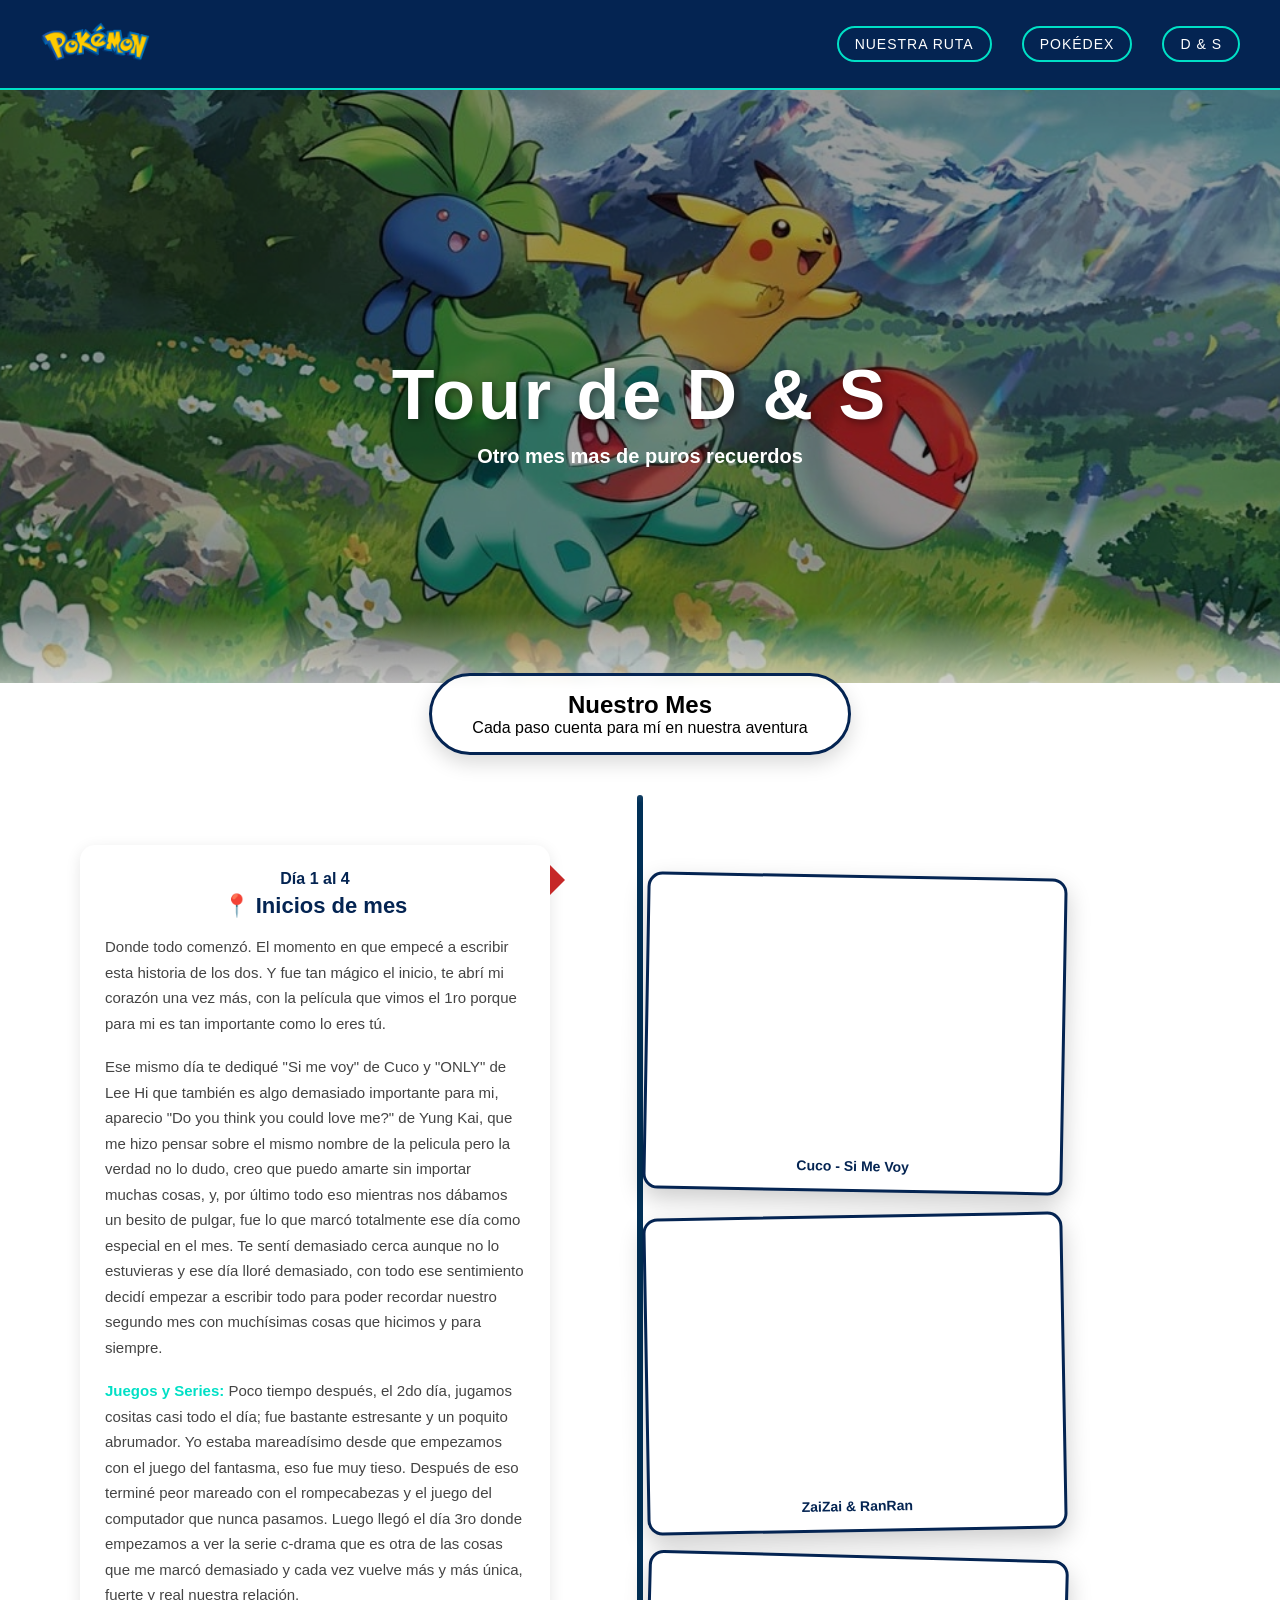
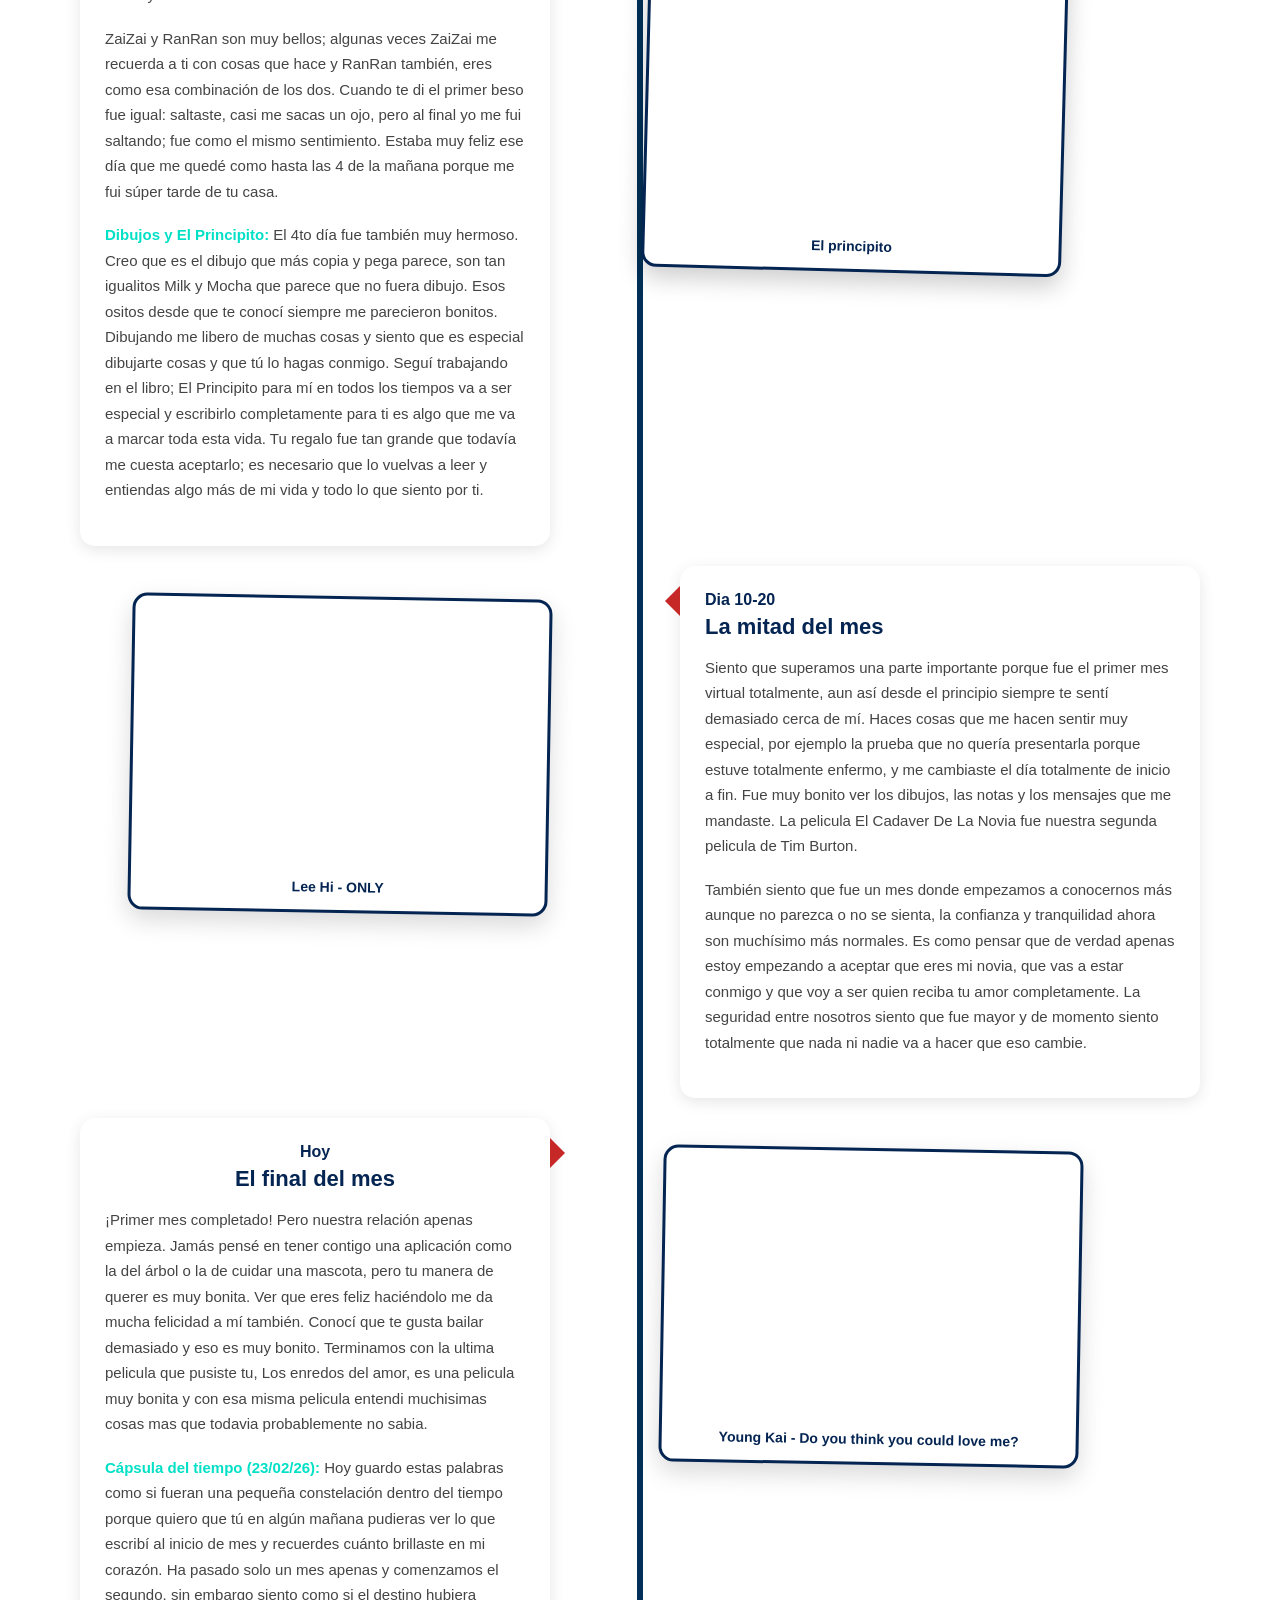
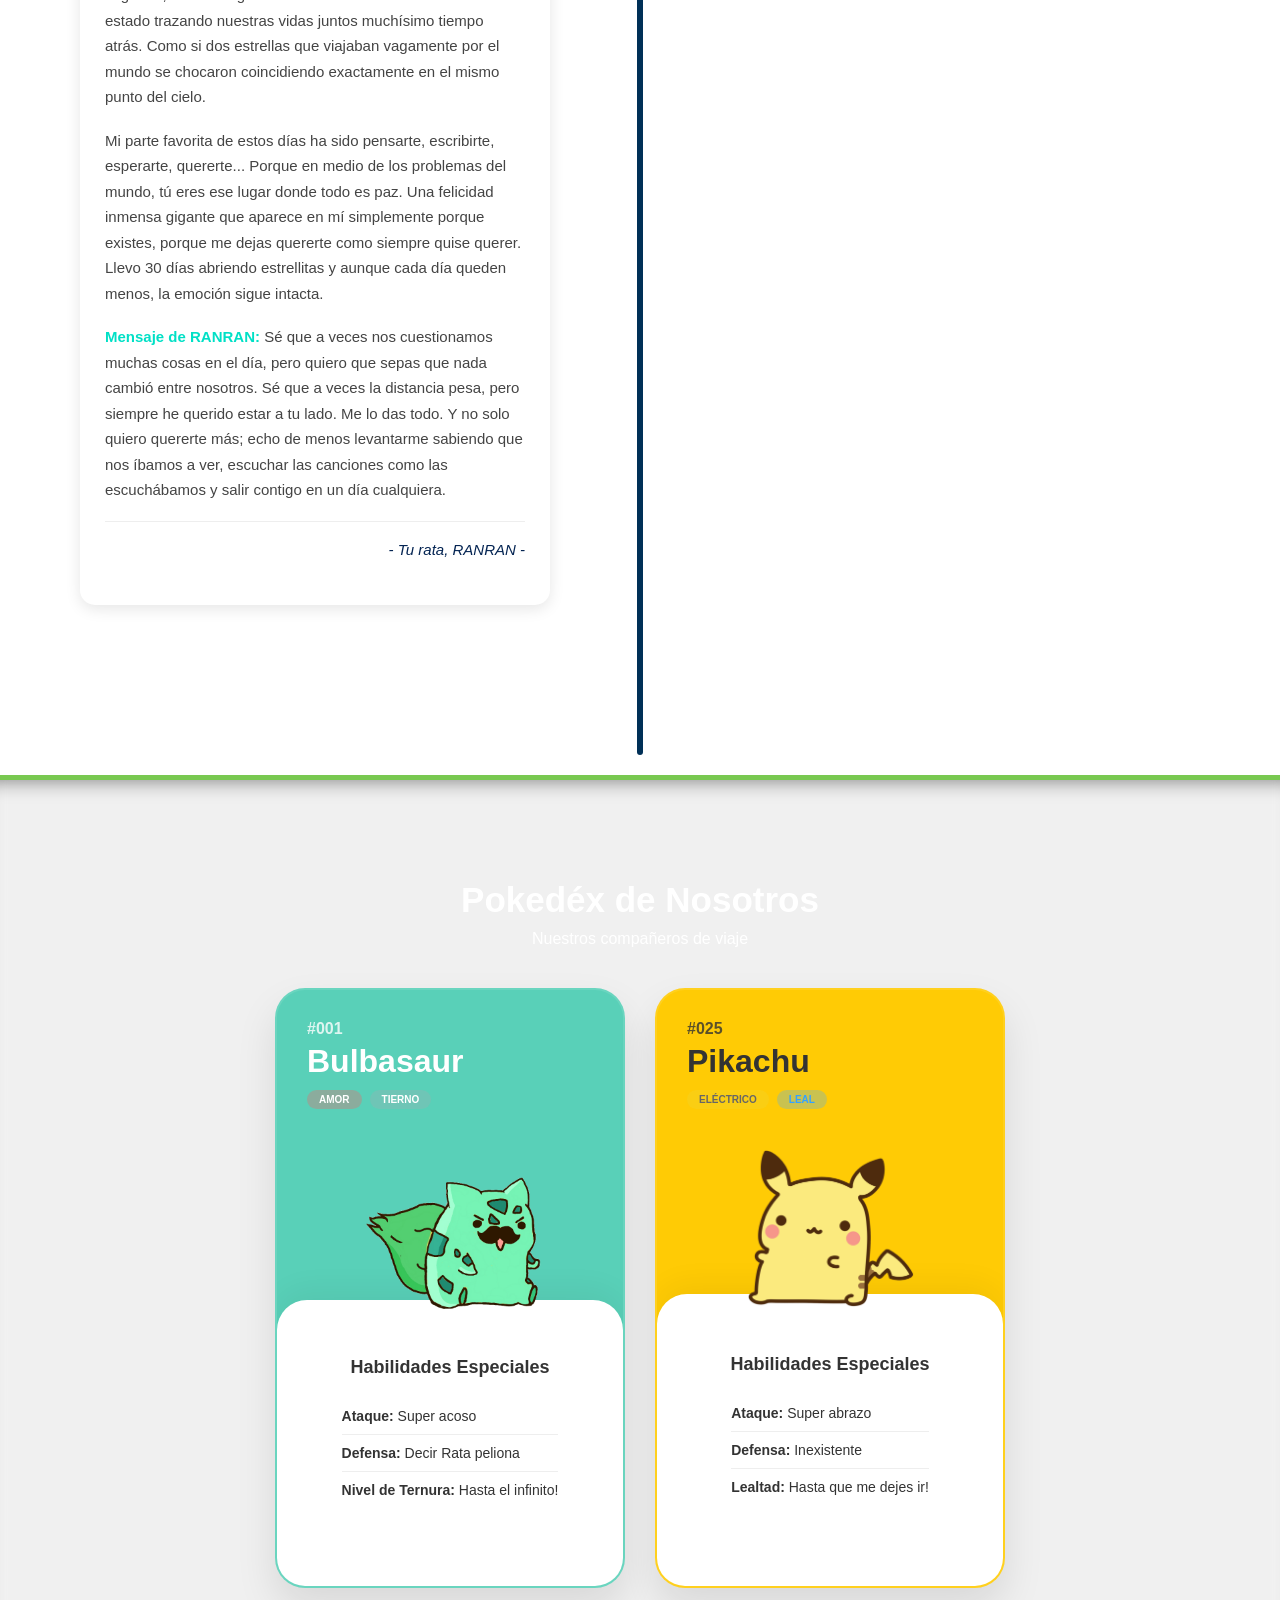
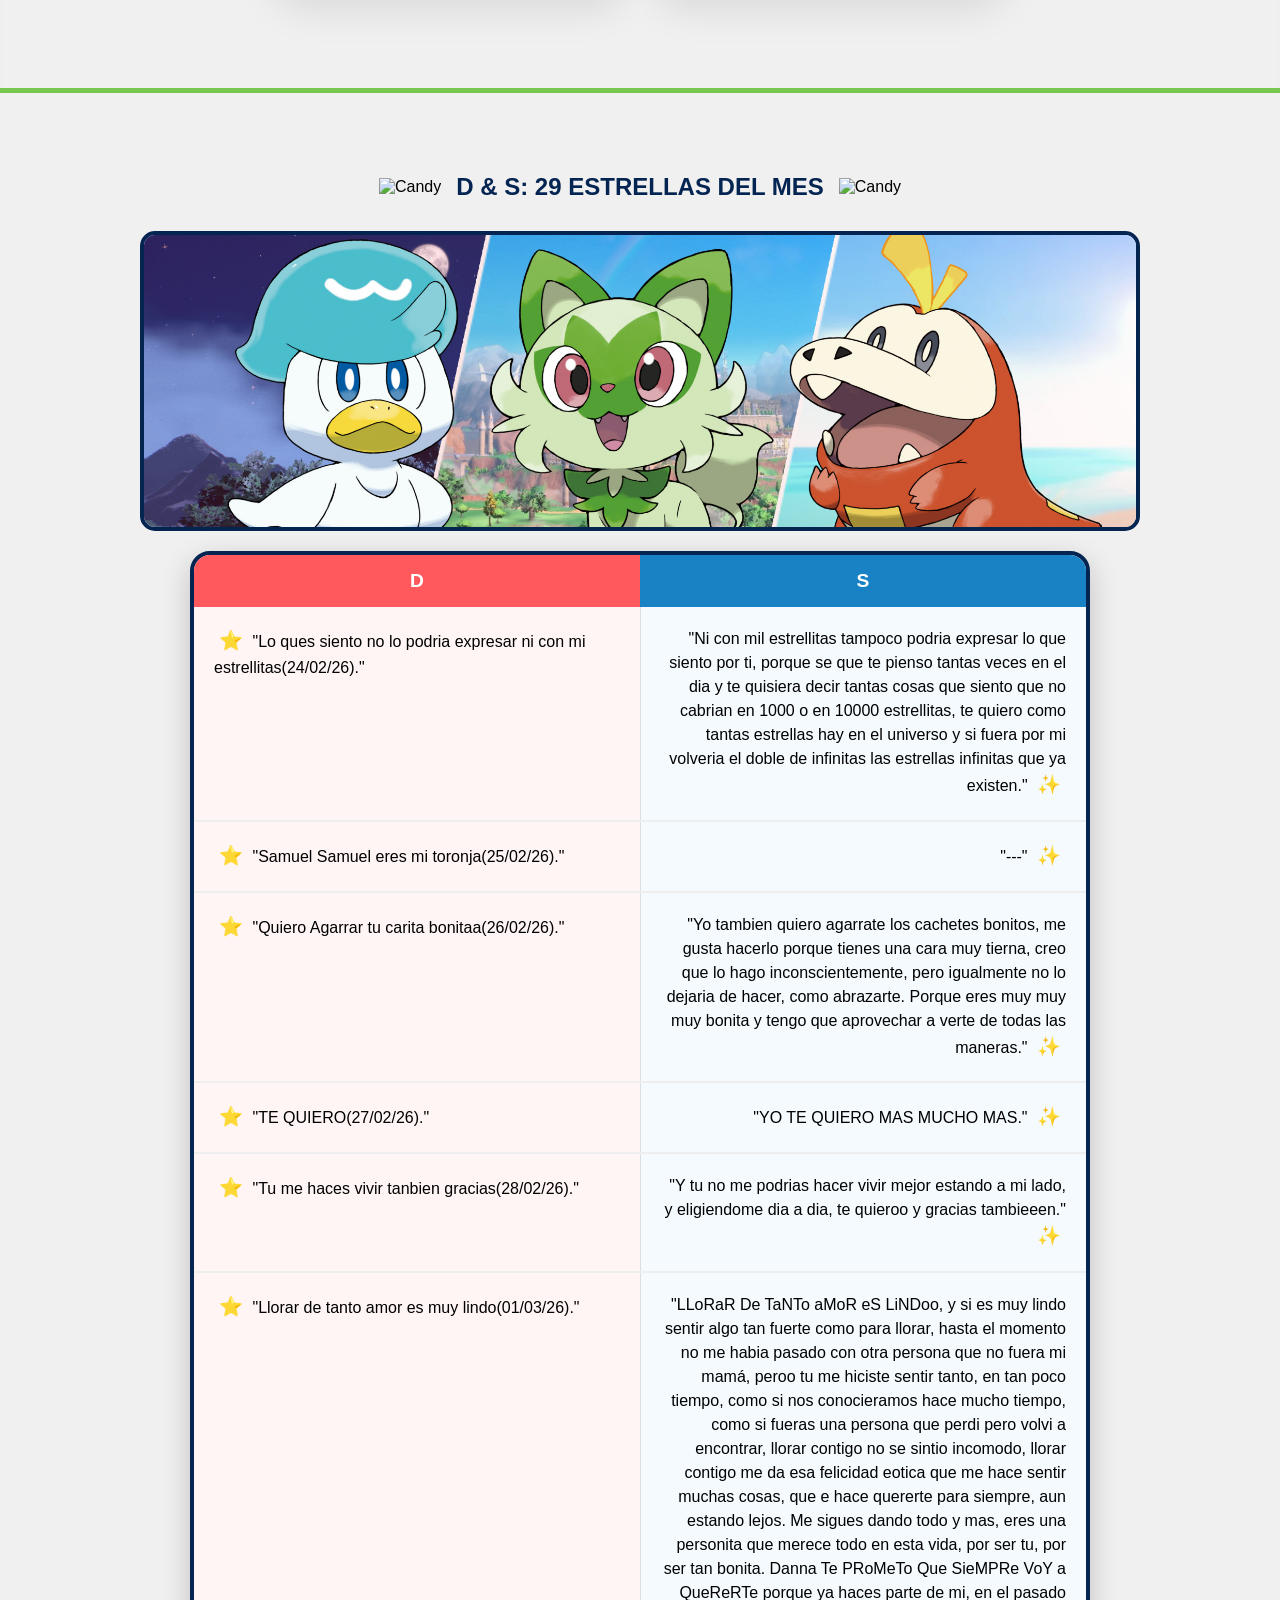
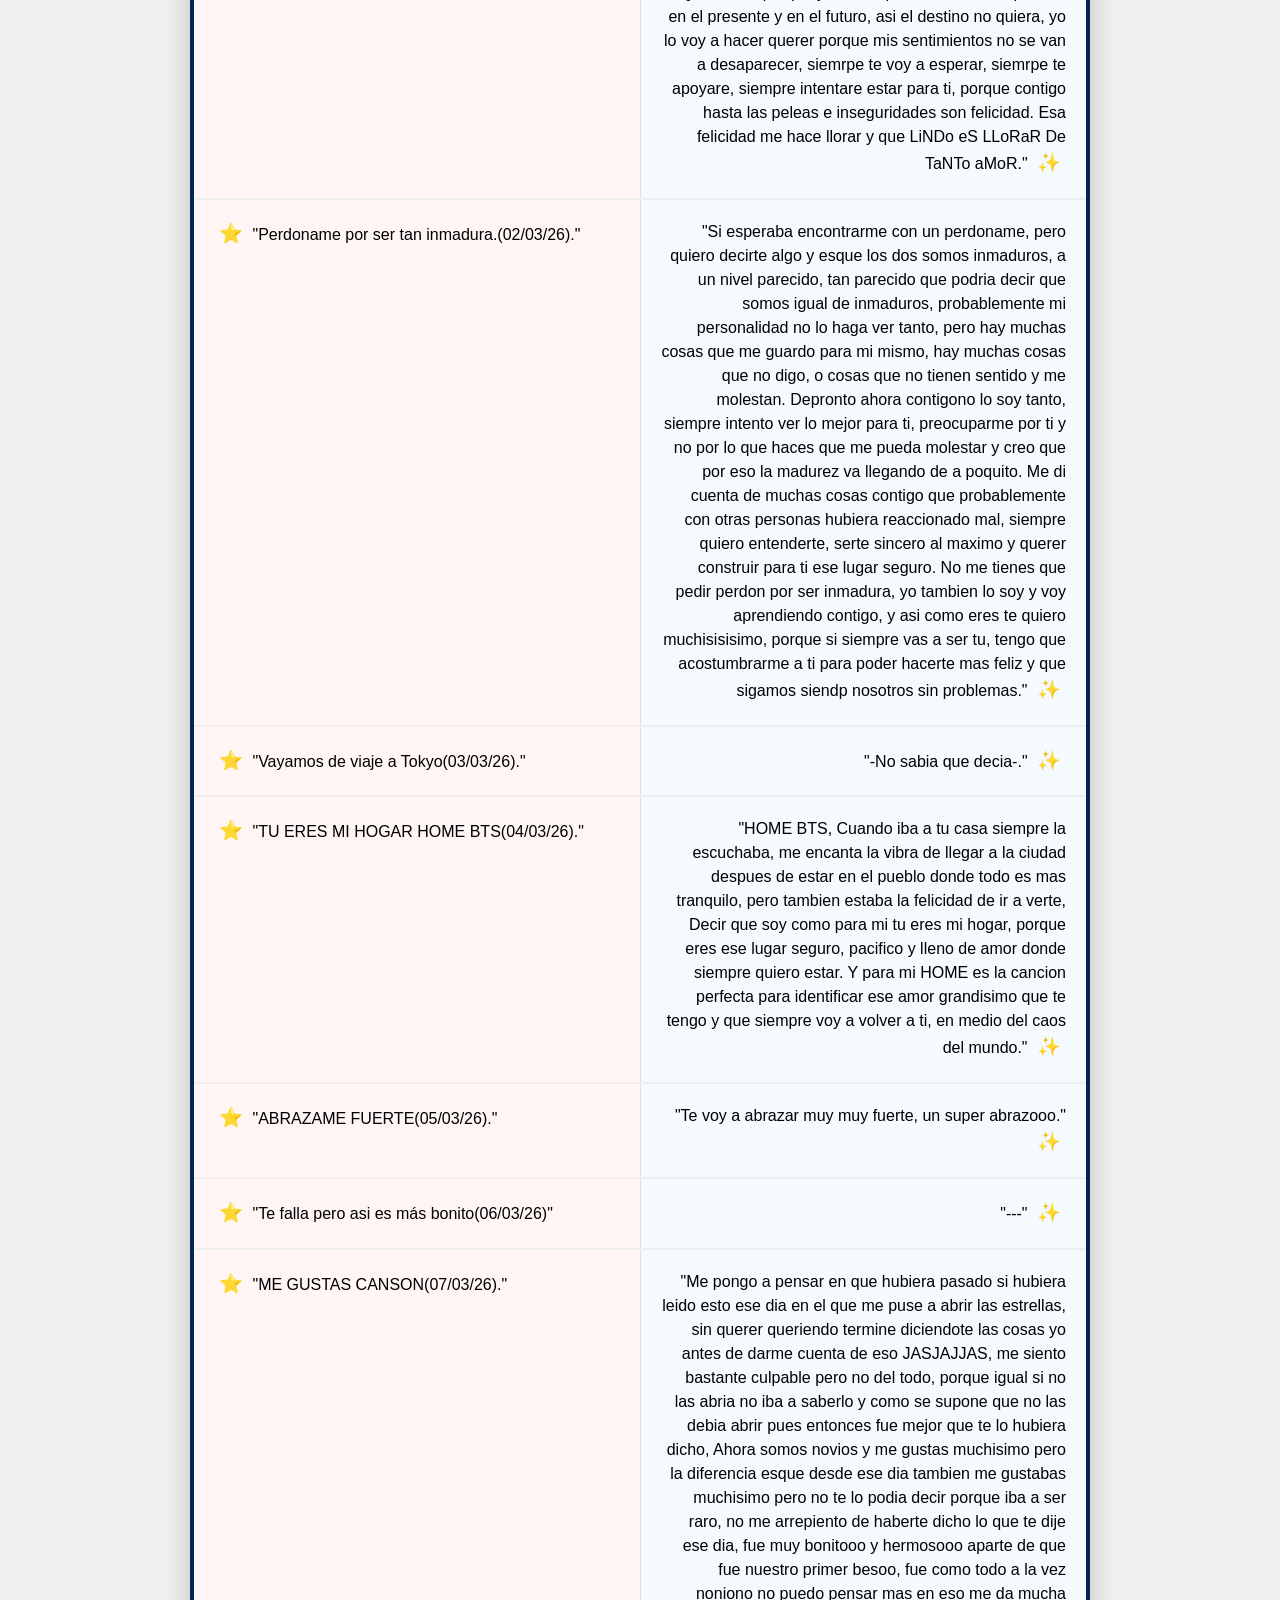
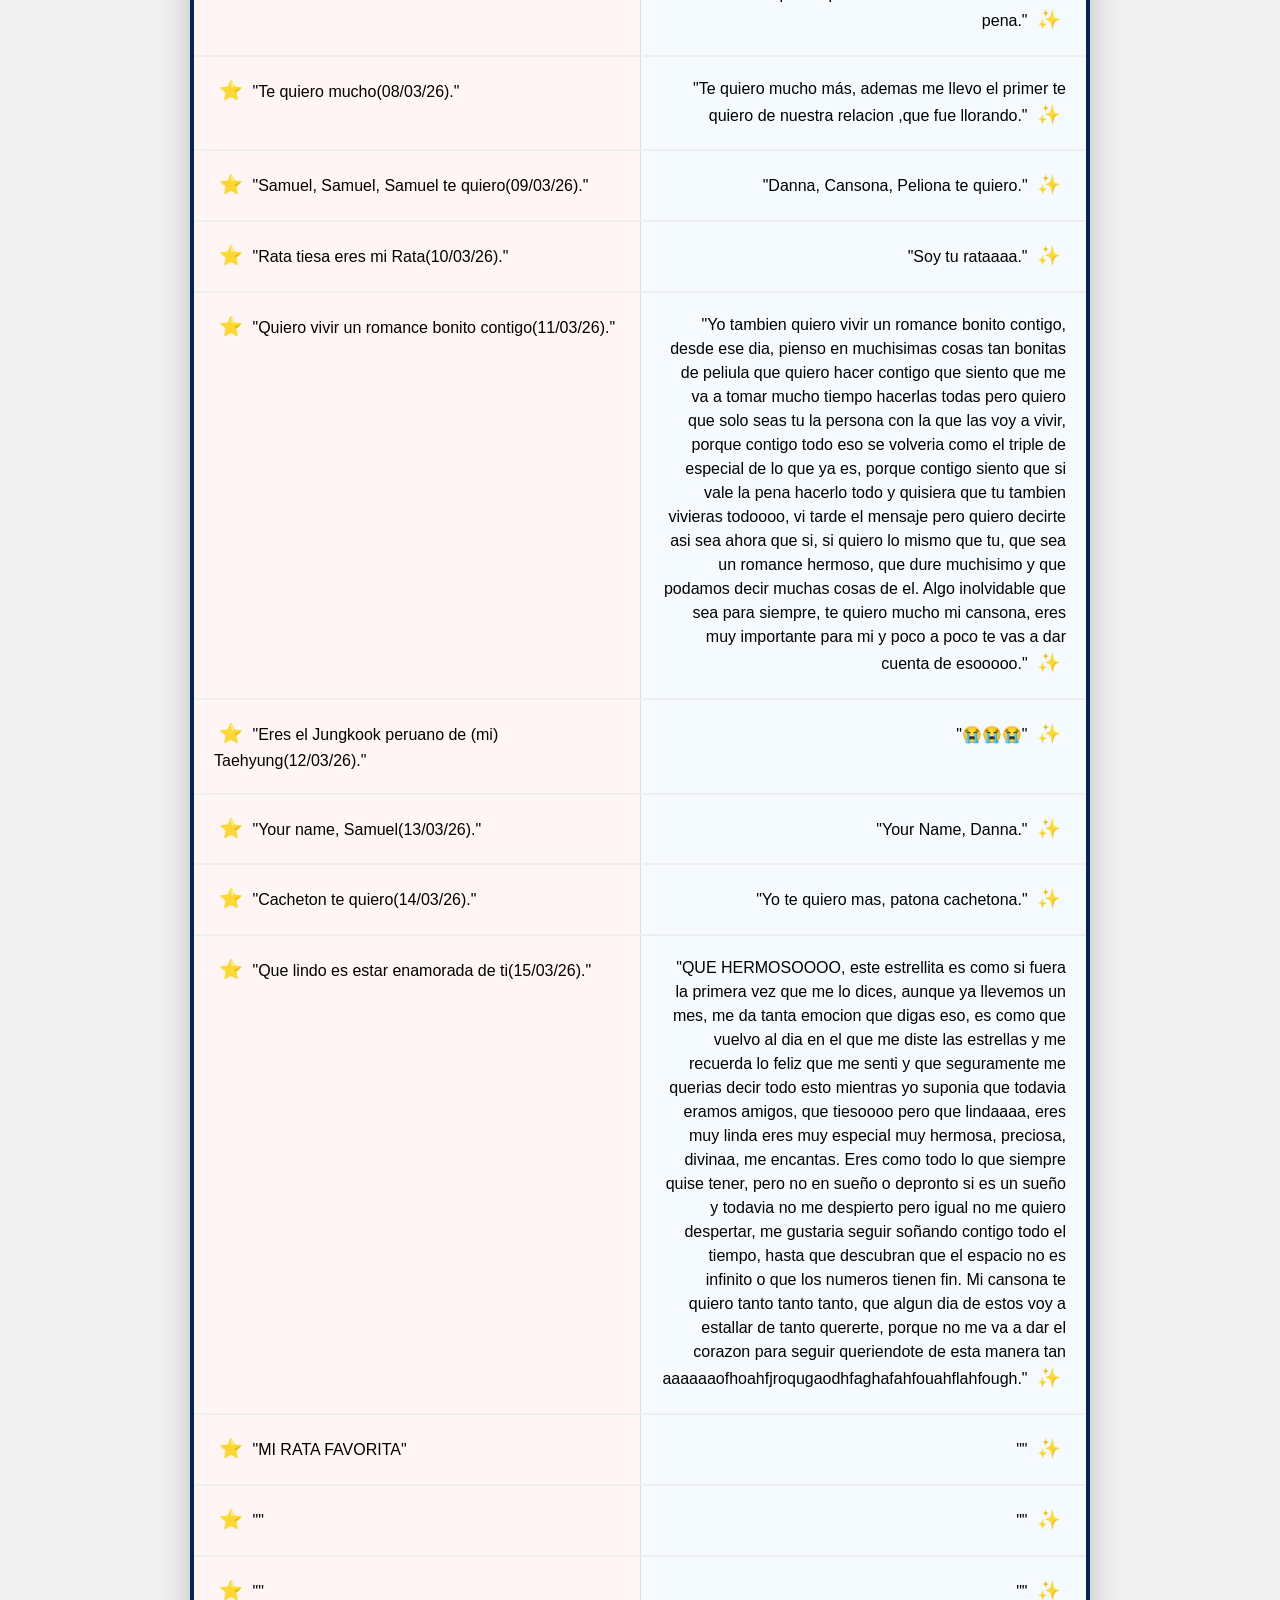
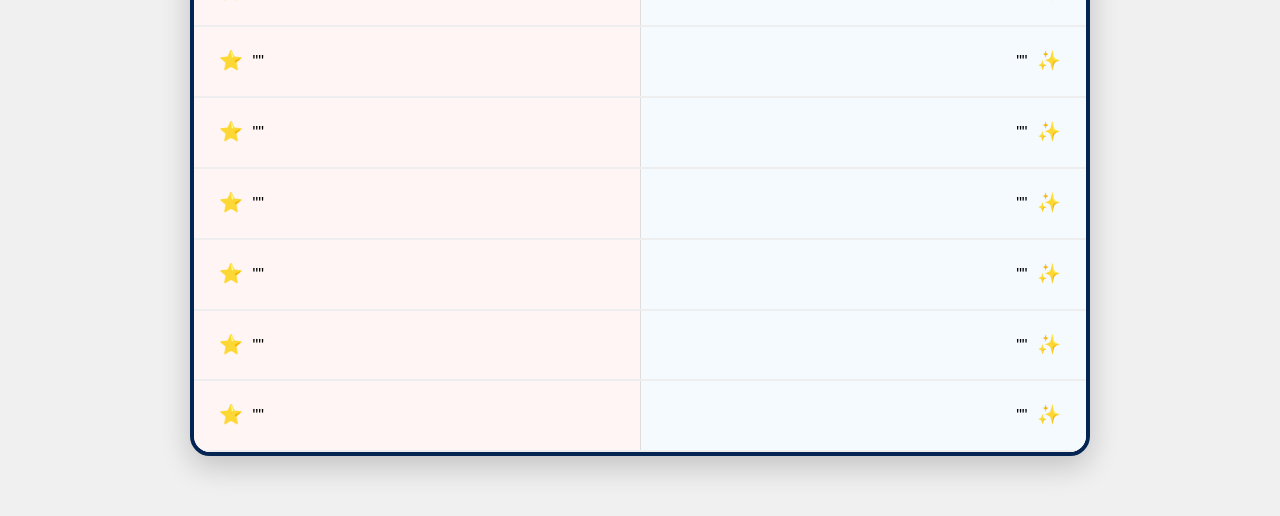
==== commit b6ab1db9: "Add files via upload" ====
--- a/index.html
+++ b/index.html
@@ -14,8 +14,7 @@
     <div class="menu">
         <a href="#historia">NUESTRA RUTA</a>
         <a href="#pokedex">POKÉDEX</a>
-        <a href="#D & S">D & S</a>
-        <a href="#">SCRAGGY</a>
+        <a href="#duo-stars">D & S</a>
     </div>
 </div>
     <section class="hero">
@@ -185,7 +184,6 @@
         }
     }
 </script>
-<a href="#duo-stars" class="nav-button">D & S</a>
 <section id="duo-stars" class="stars-section">
     <div class="stars-header">
         <img src="https://raw.githubusercontent.com/PokeAPI/sprites/master/sprites/items/rare-candy.png" alt="Candy">
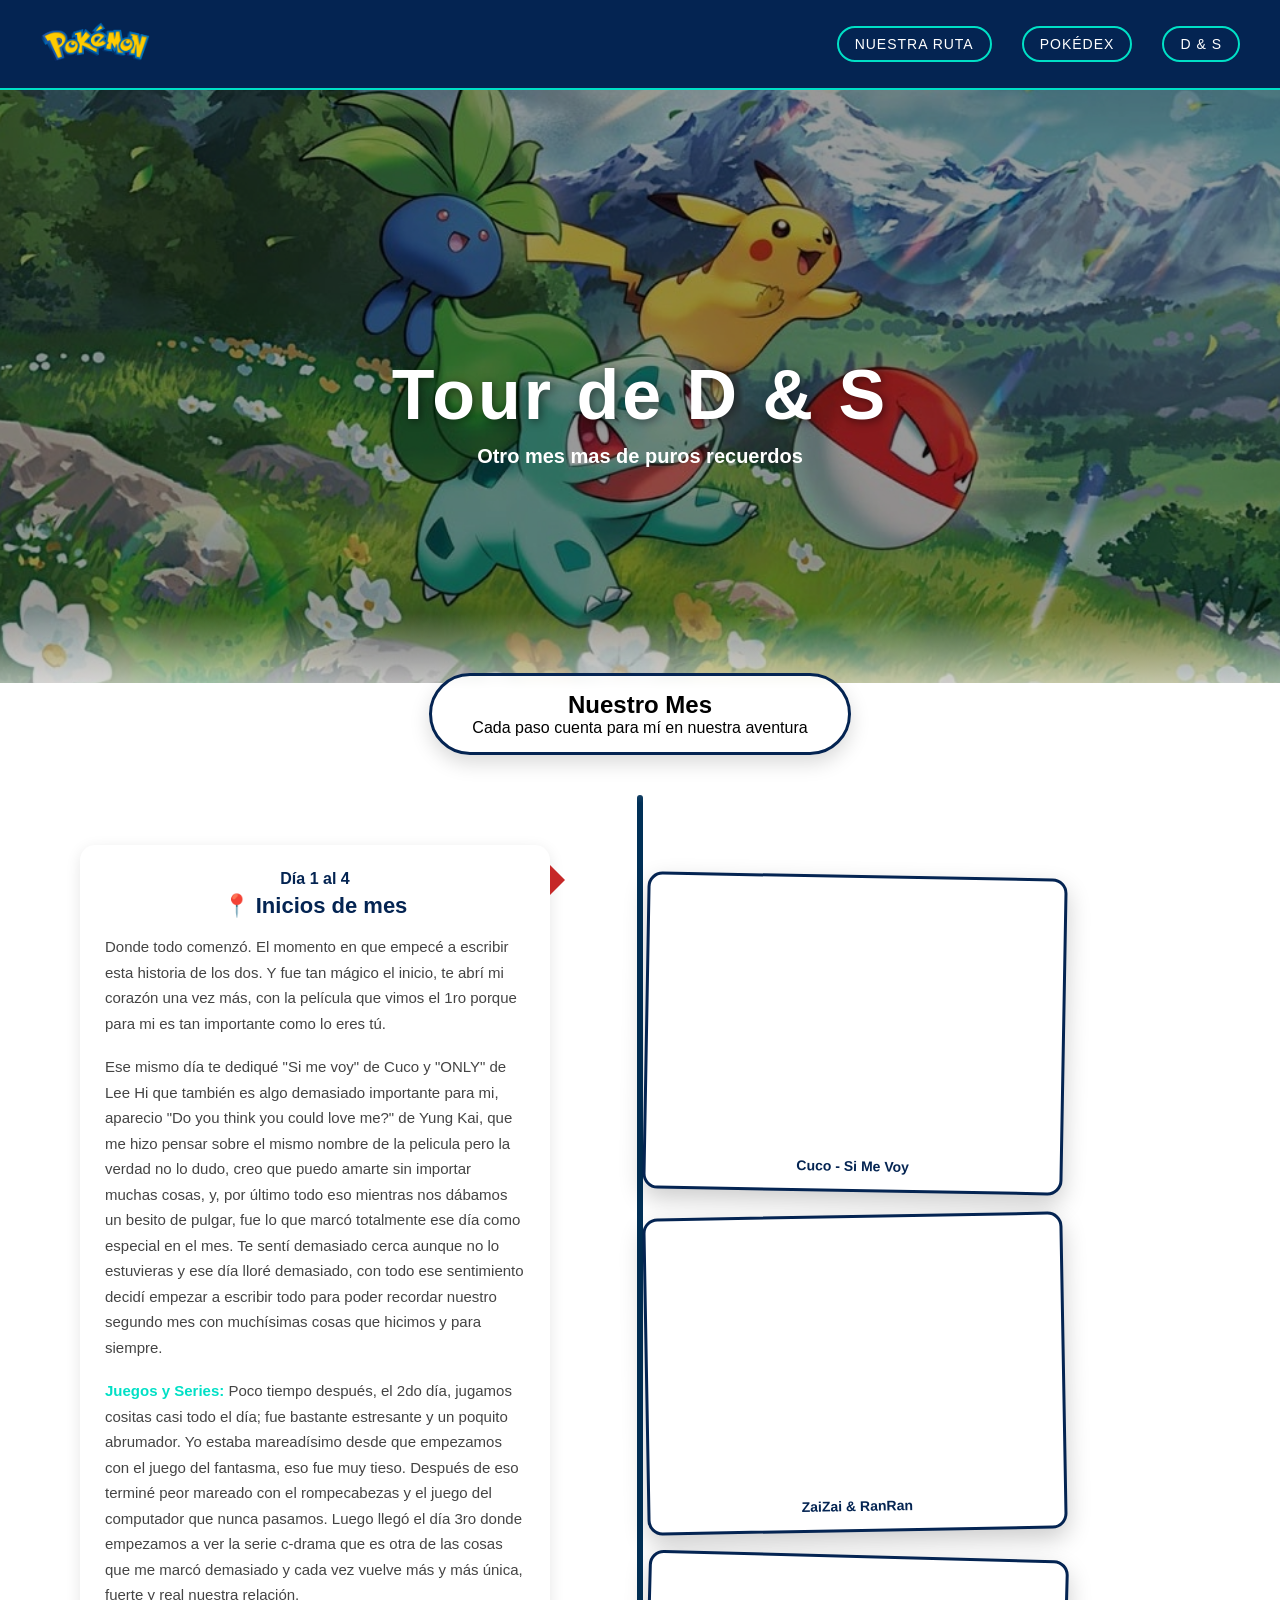
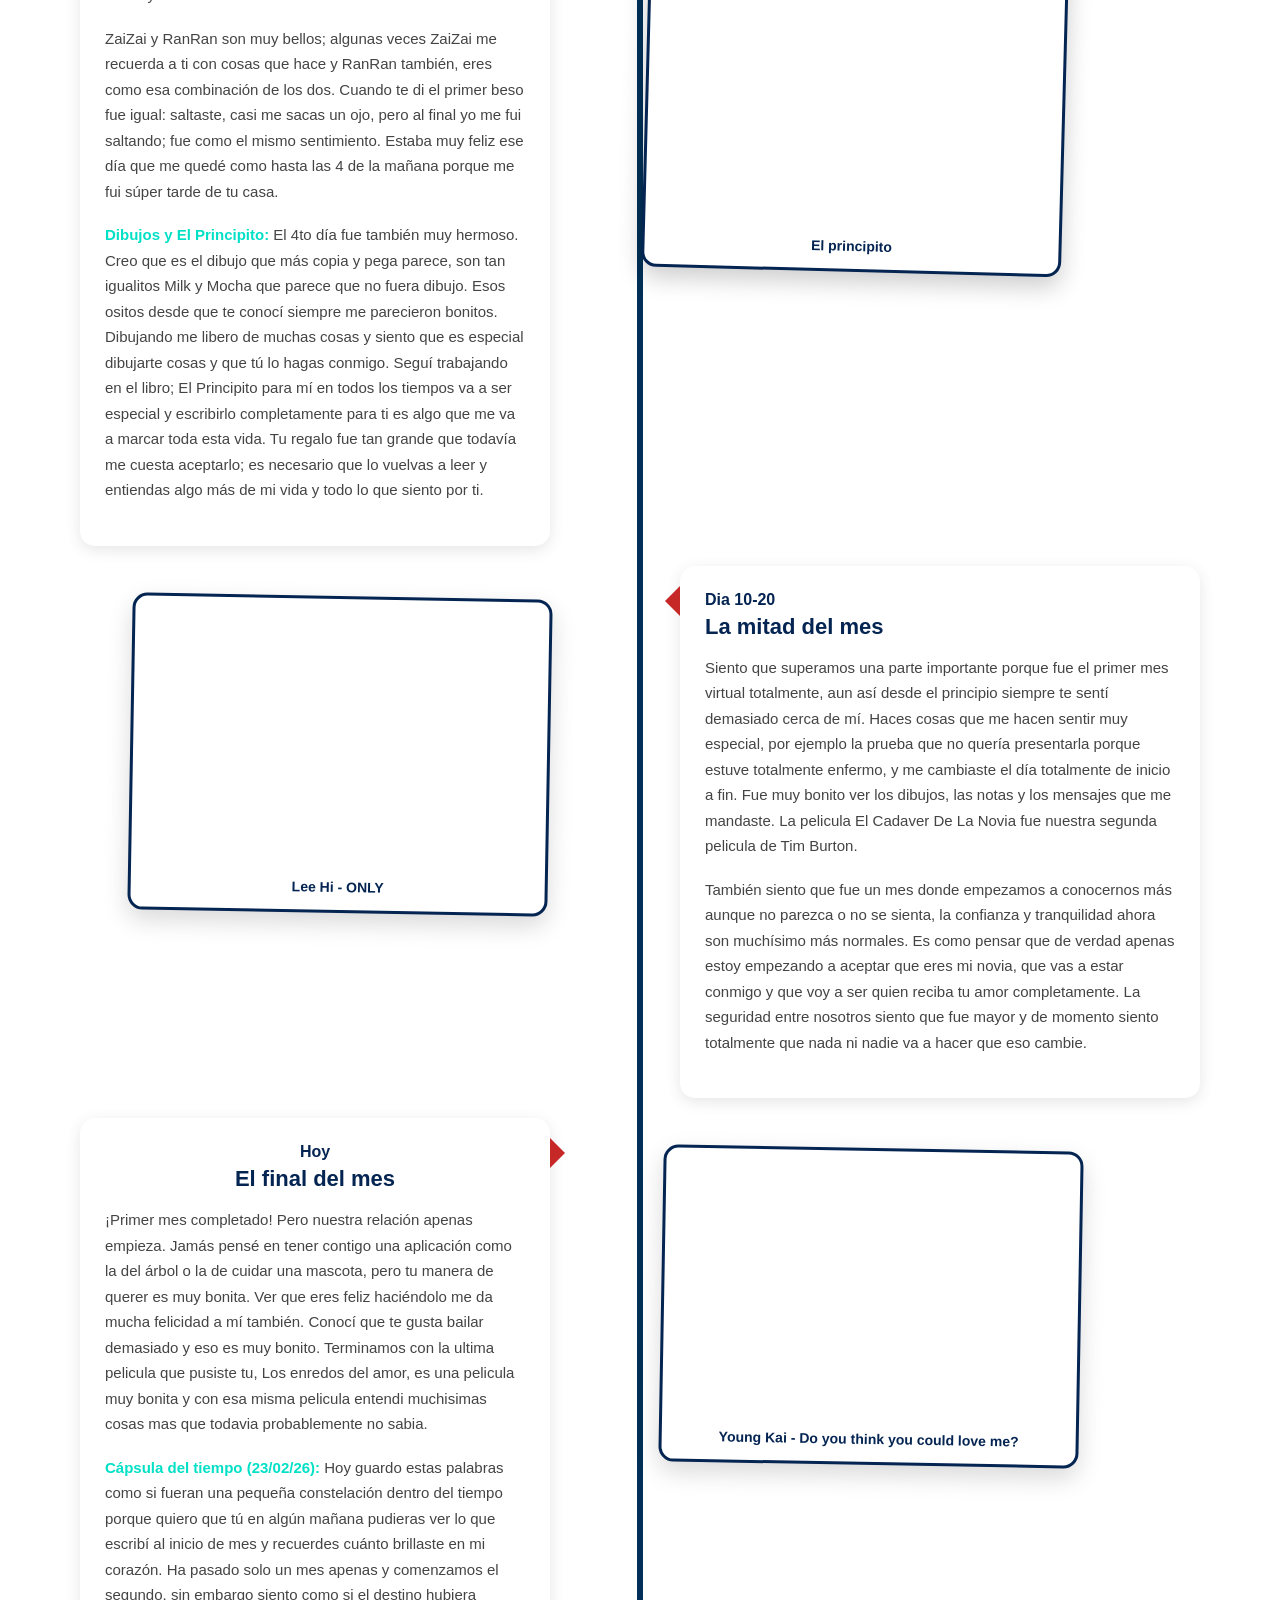
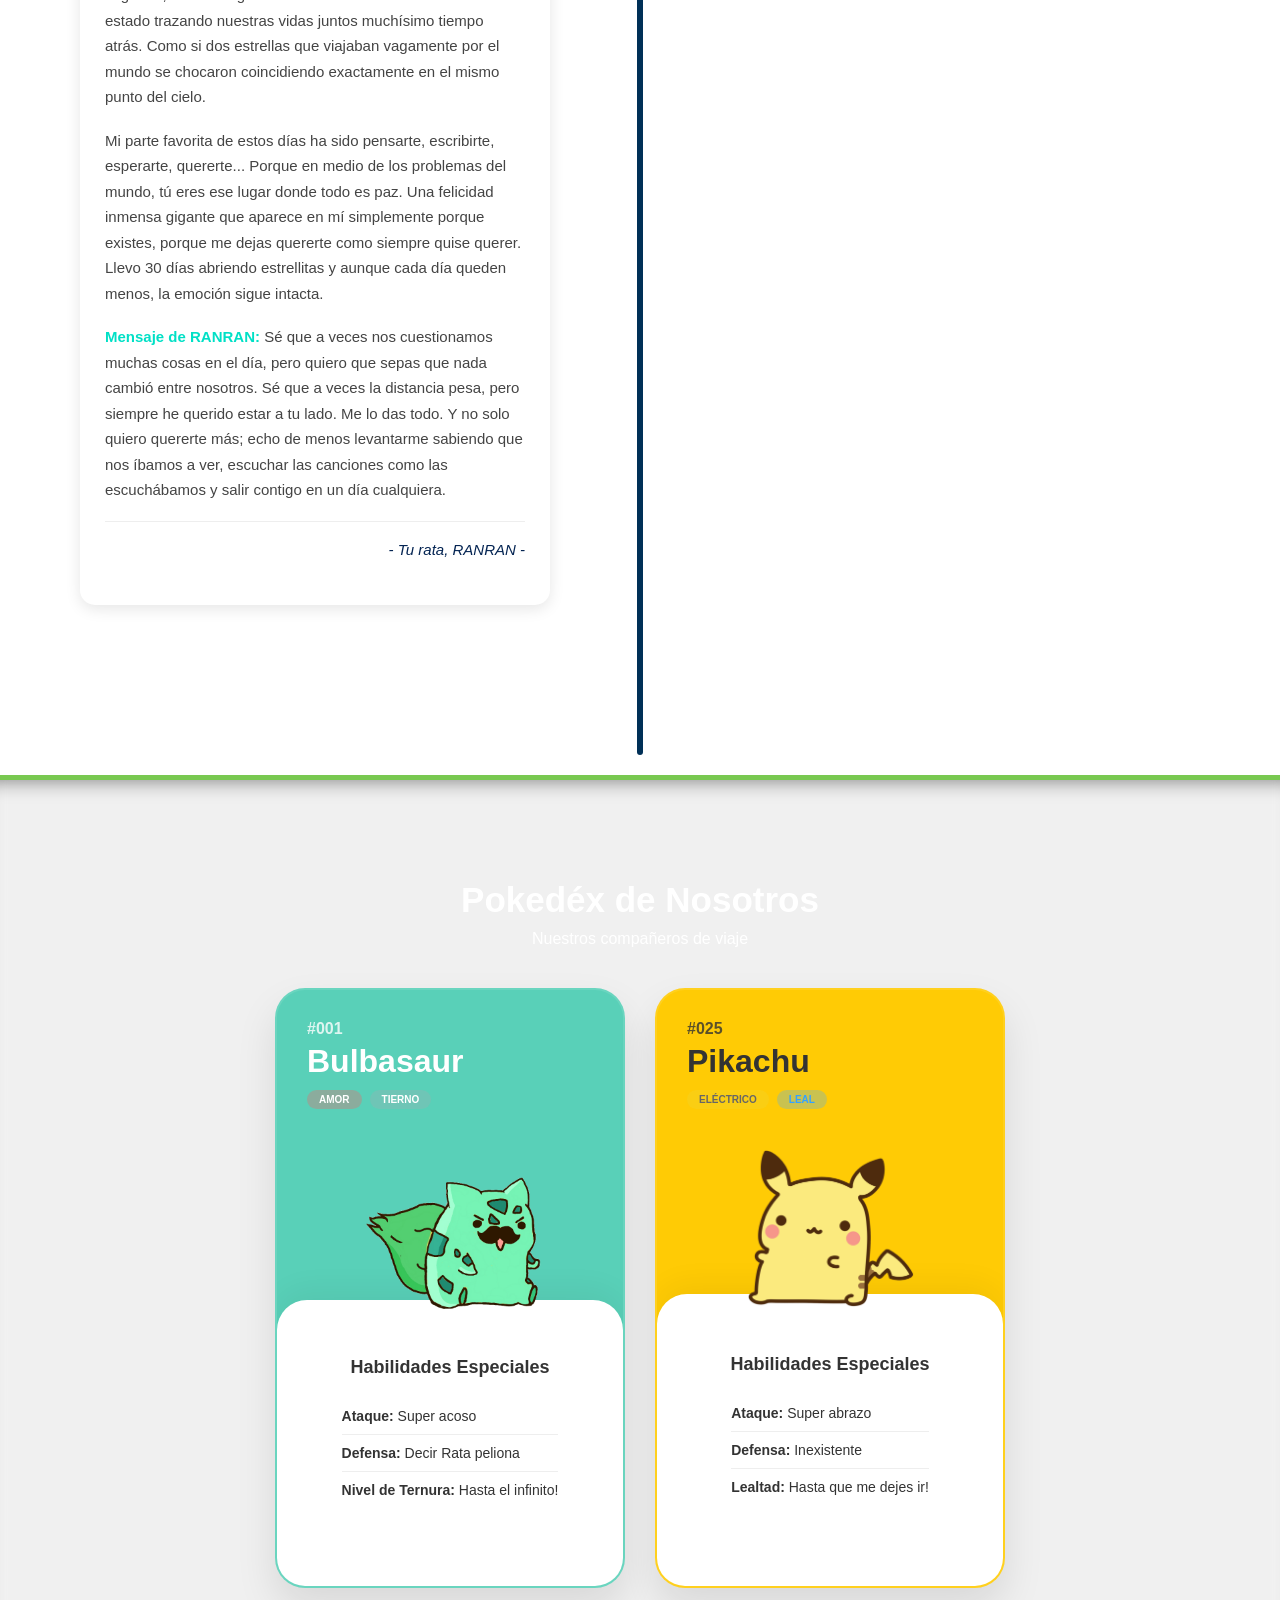
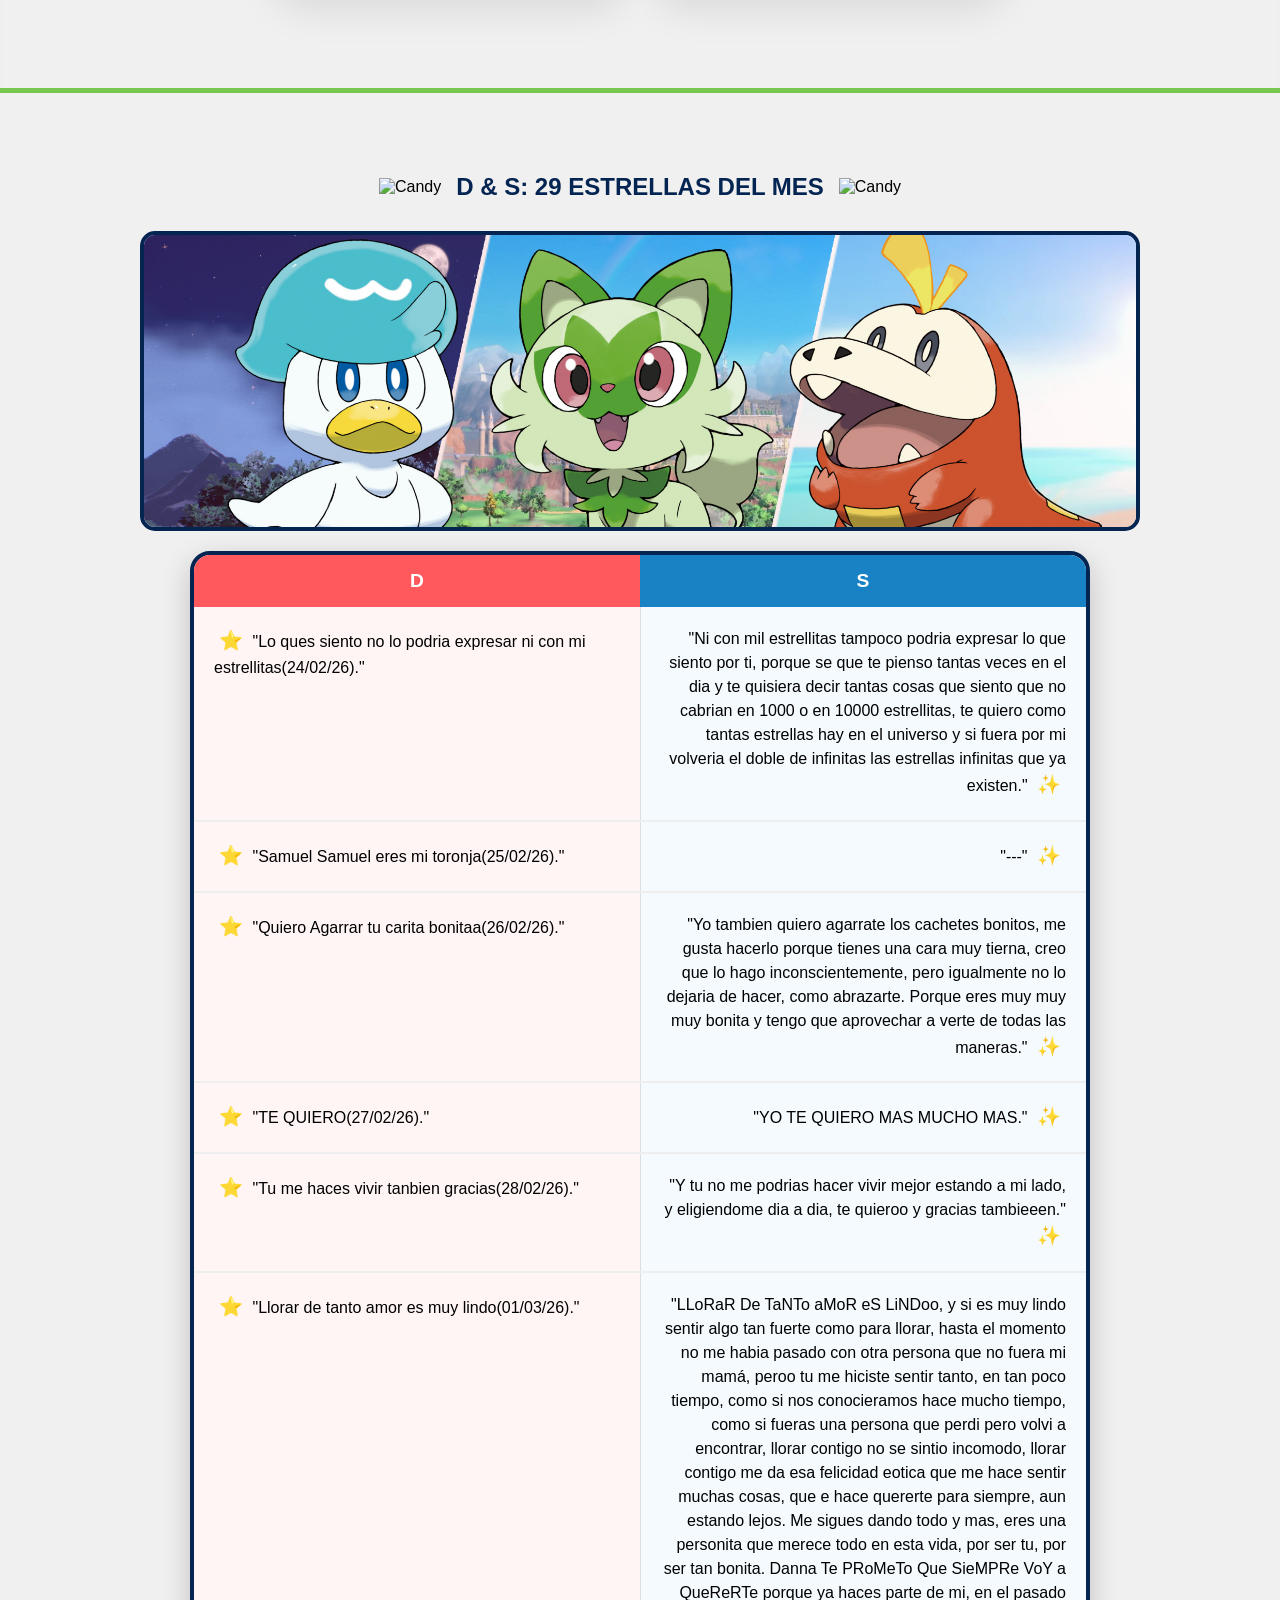
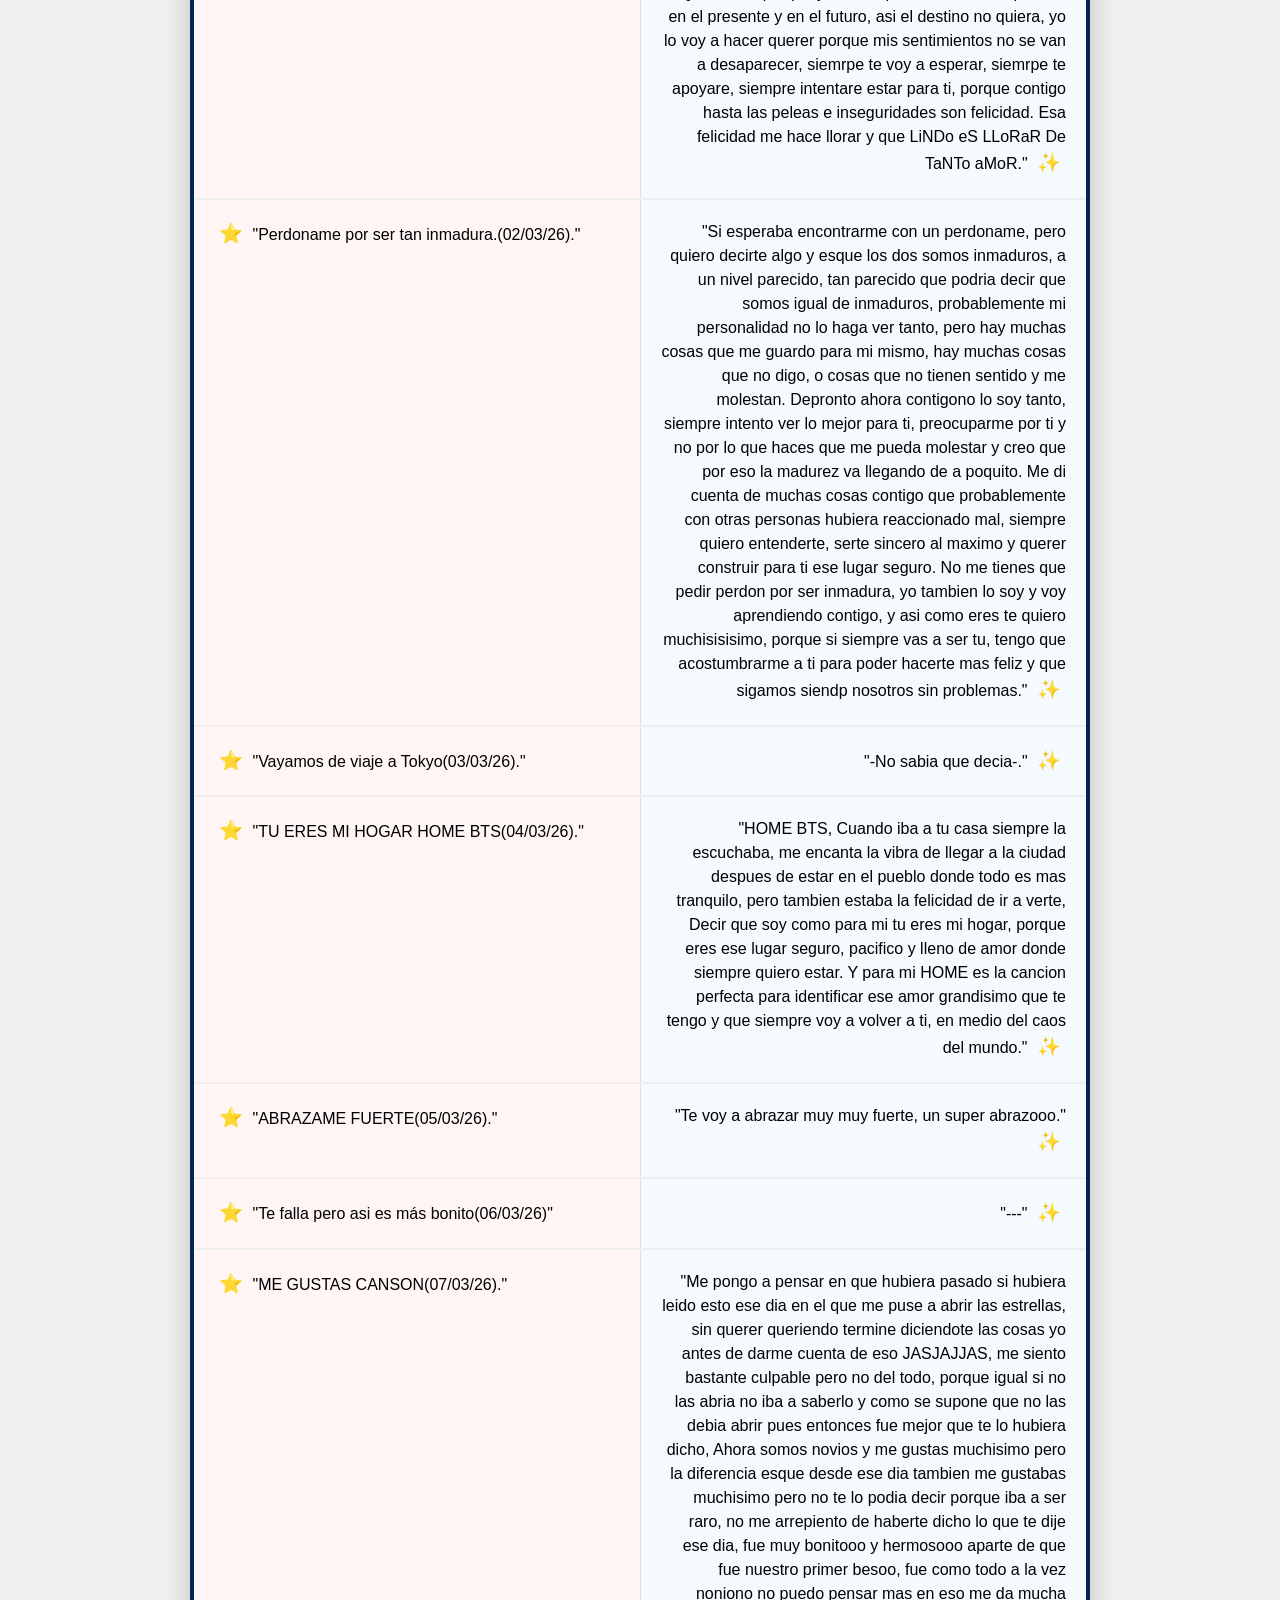
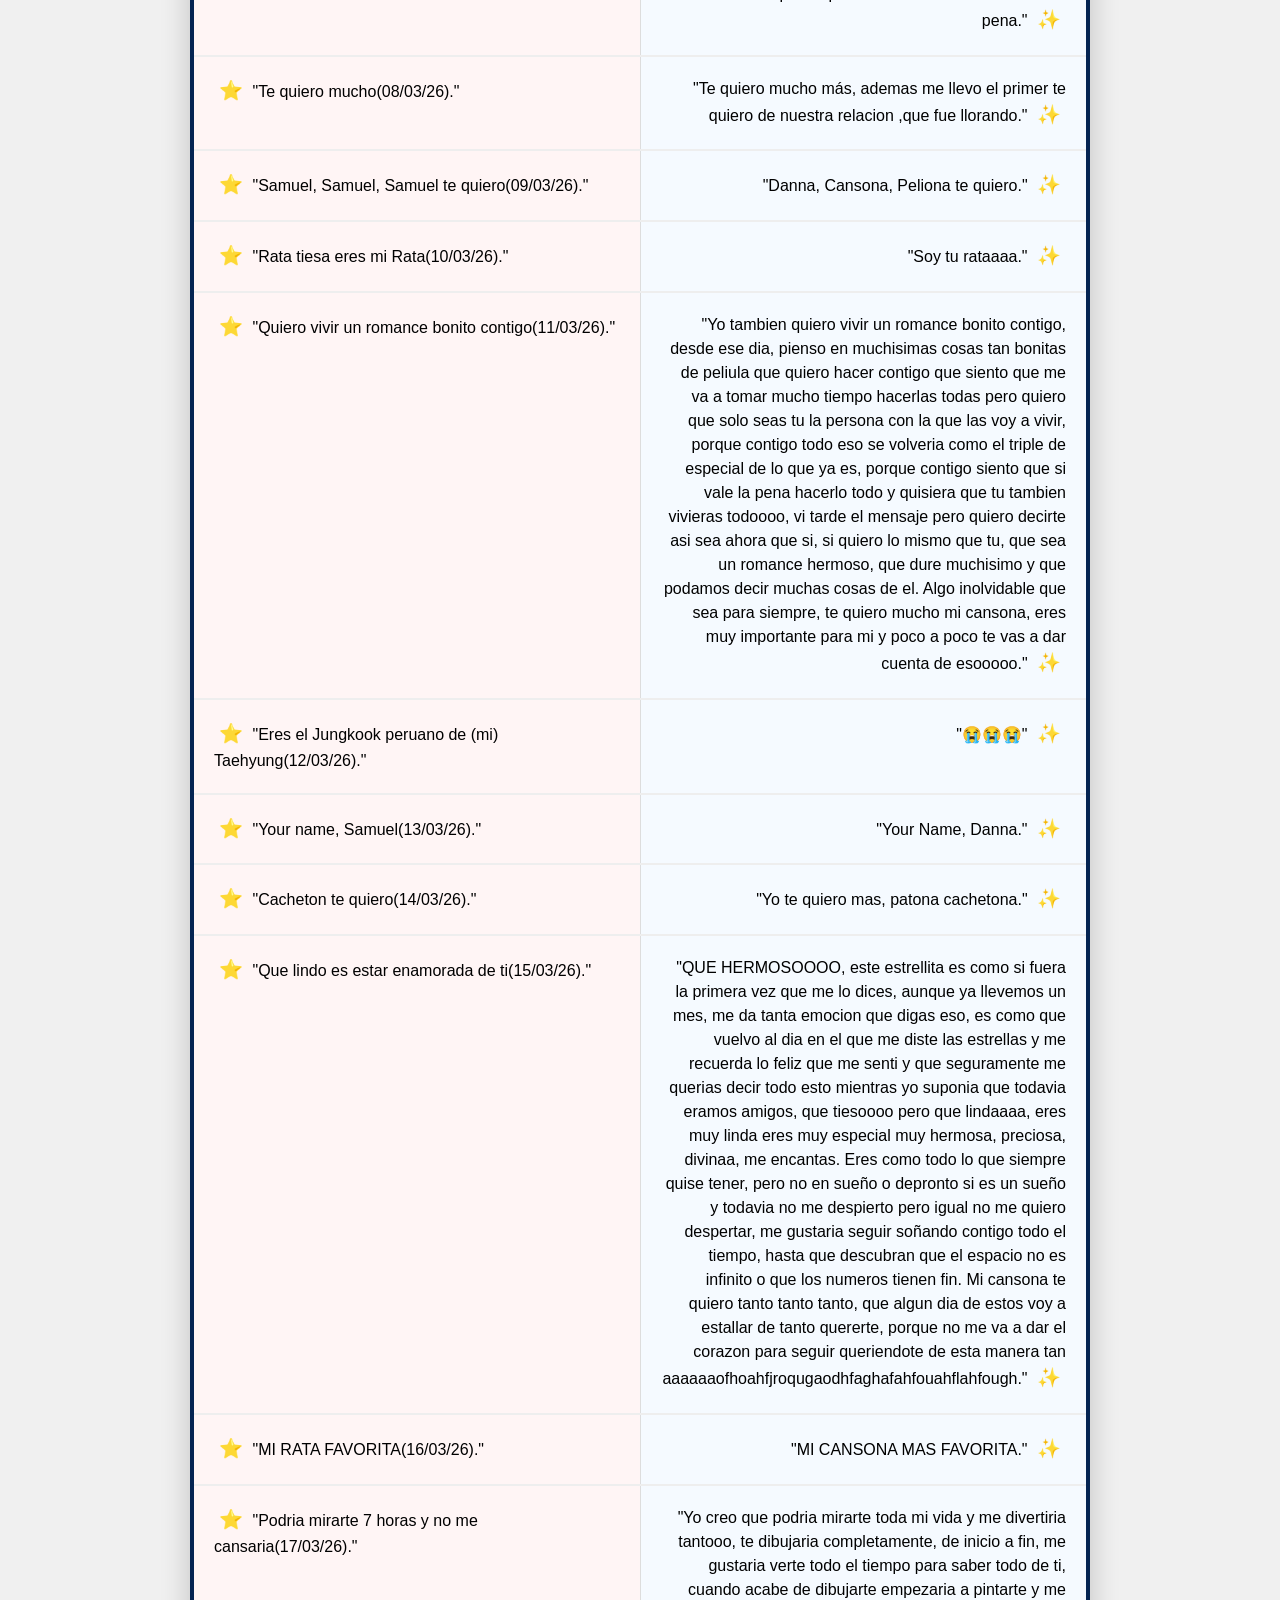
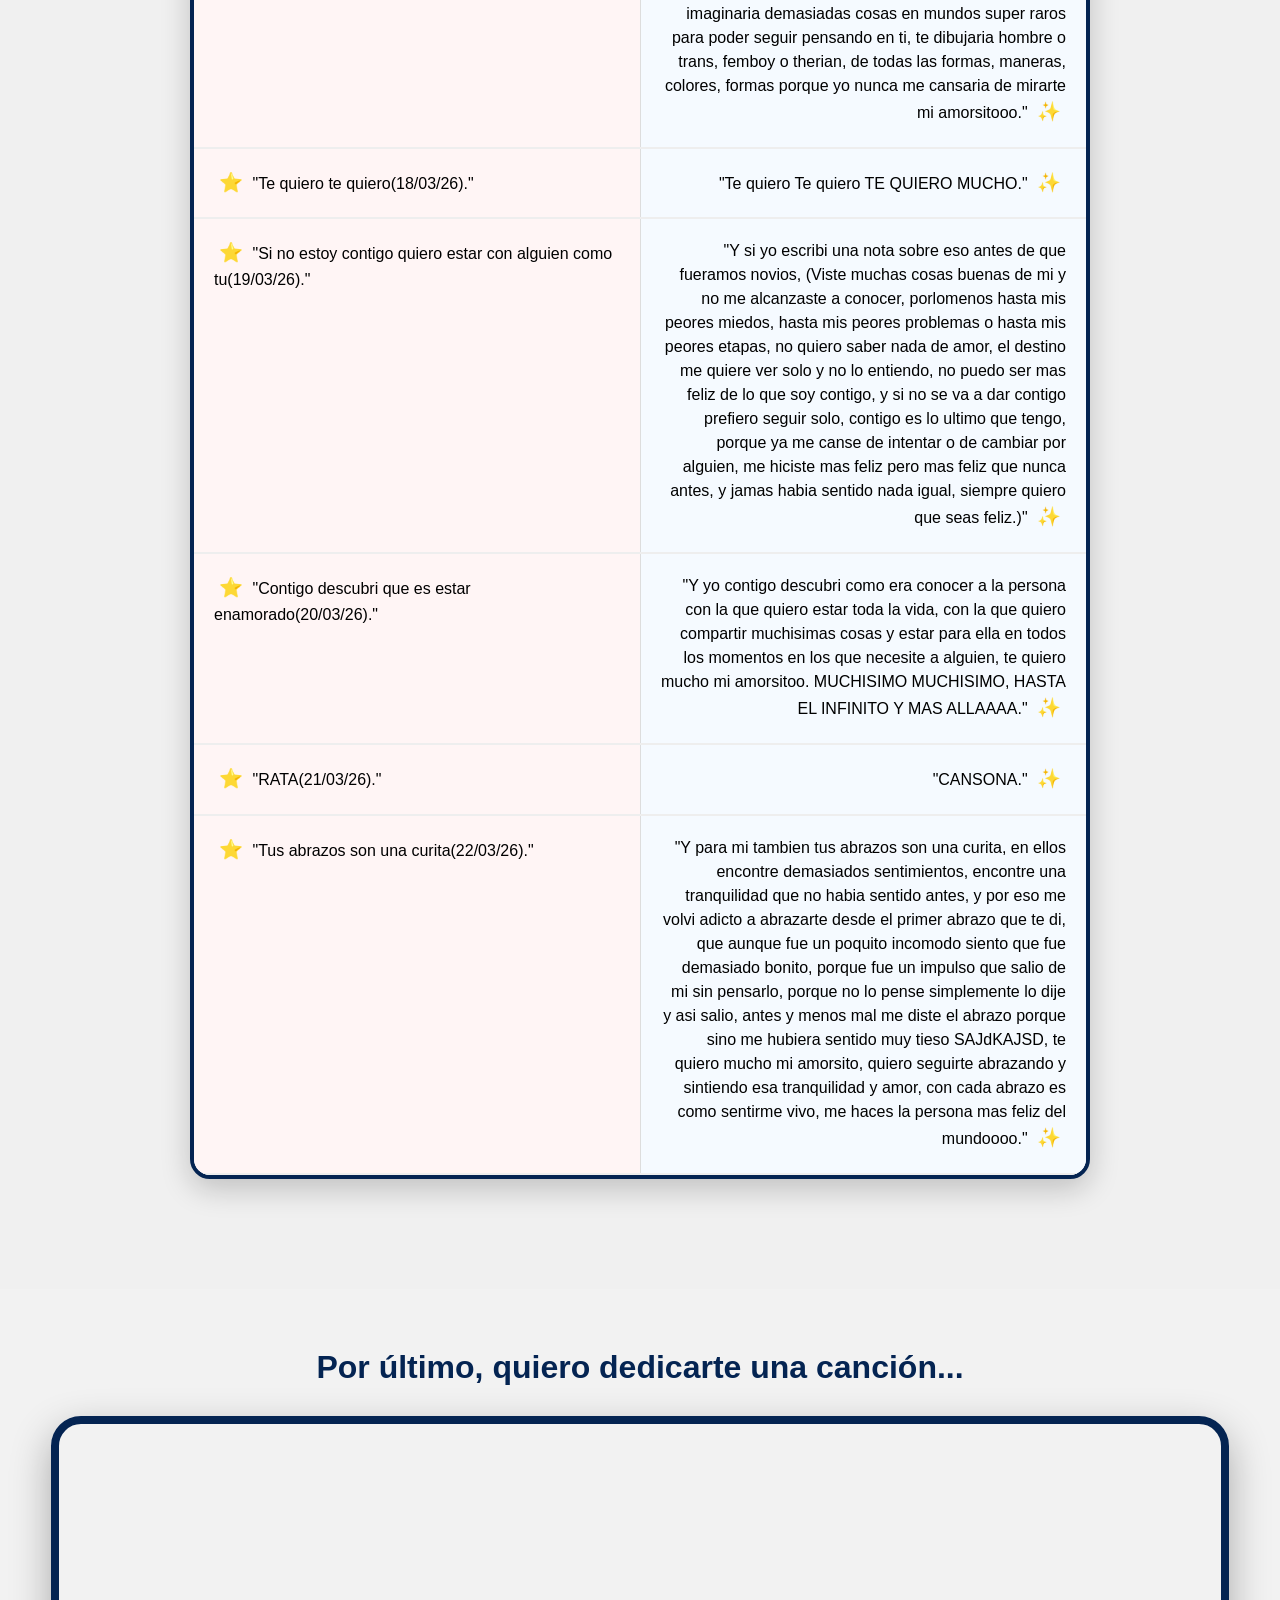
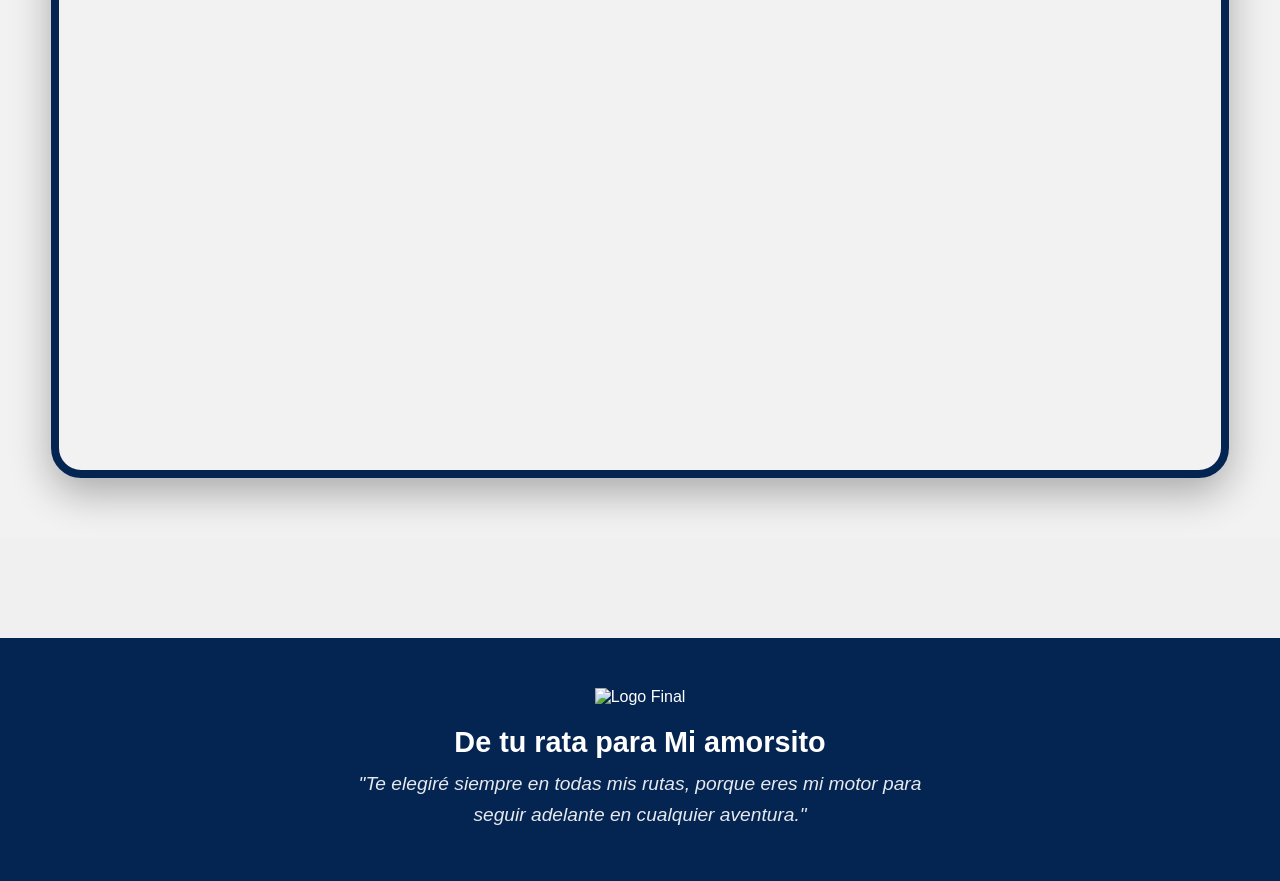
==== commit 1cb5067f: "Add files via upload" ====
--- a/index.html
+++ b/index.html
@@ -408,90 +408,70 @@
                                 <tr>
                     <td class="td-d">
                         <span class="star-icon">⭐</span>
-                        "MI RATA FAVORITA"
-                    </td>
-                    <td class="td-s">
-                        ""
-                        <span class="star-icon">✨</span>
-                    </td>
-                </tr>
-                                <tr>
-                    <td class="td-d">
-                        <span class="star-icon">⭐</span>
-                        ""
-                    </td>
-                    <td class="td-s">
-                        ""
-                        <span class="star-icon">✨</span>
-                    </td>
-                </tr>
-                                <tr>
-                    <td class="td-d">
-                        <span class="star-icon">⭐</span>
-                        ""
-                    </td>
-                    <td class="td-s">
-                        ""
-                        <span class="star-icon">✨</span>
-                    </td>
-                </tr>
-                                <tr>
-                    <td class="td-d">
-                        <span class="star-icon">⭐</span>
-                        ""
-                    </td>
-                    <td class="td-s">
-                        ""
-                        <span class="star-icon">✨</span>
-                    </td>
-                </tr>
-                                <tr>
-                    <td class="td-d">
-                        <span class="star-icon">⭐</span>
-                        ""
-                    </td>
-                    <td class="td-s">
-                        ""
-                        <span class="star-icon">✨</span>
-                    </td>
-                </tr>
-                                <tr>
-                    <td class="td-d">
-                        <span class="star-icon">⭐</span>
-                        ""
-                    </td>
-                    <td class="td-s">
-                        ""
-                        <span class="star-icon">✨</span>
-                    </td>
-                </tr>
-                                <tr>
-                    <td class="td-d">
-                        <span class="star-icon">⭐</span>
-                        ""
-                    </td>
-                    <td class="td-s">
-                        ""
-                        <span class="star-icon">✨</span>
-                    </td>
-                </tr>
-                                <tr>
-                    <td class="td-d">
-                        <span class="star-icon">⭐</span>
-                        ""
-                    </td>
-                    <td class="td-s">
-                        ""
-                        <span class="star-icon">✨</span>
-                    </td>
-                </tr>
-                                <tr>
-                    <td class="td-d">
-                        <span class="star-icon">⭐</span>
-                        ""
-                    </td>
-                    <td class="td-s">
-                        ""
+                        "MI RATA FAVORITA(16/03/26)."
+                    </td>
+                    <td class="td-s">
+                        "MI CANSONA MAS FAVORITA."
+                        <span class="star-icon">✨</span>
+                    </td>
+                </tr>
+                                <tr>
+                    <td class="td-d">
+                        <span class="star-icon">⭐</span>
+                        "Podria mirarte 7 horas y no me cansaria(17/03/26)."
+                    </td>
+                    <td class="td-s">
+                        "Yo creo que podria mirarte toda mi vida y me divertiria tantooo, te dibujaria completamente, de inicio a fin, me gustaria verte todo el tiempo para saber todo de ti, cuando acabe de dibujarte empezaria a pintarte y me imaginaria demasiadas cosas en mundos super raros para poder seguir pensando en ti, te dibujaria hombre o trans, femboy o therian, de todas las formas, maneras, colores, formas porque yo nunca me cansaria de mirarte mi amorsitooo."
+                        <span class="star-icon">✨</span>
+                    </td>
+                </tr>
+                                <tr>
+                    <td class="td-d">
+                        <span class="star-icon">⭐</span>
+                        "Te quiero te quiero(18/03/26)."
+                    </td>
+                    <td class="td-s">
+                        "Te quiero Te quiero TE QUIERO MUCHO."
+                        <span class="star-icon">✨</span>
+                    </td>
+                </tr>
+                                <tr>
+                    <td class="td-d">
+                        <span class="star-icon">⭐</span>
+                        "Si no estoy contigo quiero estar con alguien como tu(19/03/26)."
+                    </td>
+                    <td class="td-s">
+                        "Y si yo escribi una nota sobre eso antes de que fueramos novios, (Viste muchas cosas buenas de mi y no me alcanzaste a conocer, porlomenos hasta mis peores miedos, hasta mis peores problemas o hasta mis peores etapas, no quiero saber nada de amor, el destino me quiere ver solo y no lo entiendo, no puedo ser mas feliz de lo que soy contigo, y si no se va a dar contigo prefiero seguir solo, contigo es lo ultimo que tengo, porque ya me canse de intentar o de cambiar por alguien, me hiciste mas feliz pero mas feliz que nunca antes, y jamas habia sentido nada igual, siempre quiero que seas feliz.)"
+                        <span class="star-icon">✨</span>
+                    </td>
+                </tr>
+                                <tr>
+                    <td class="td-d">
+                        <span class="star-icon">⭐</span>
+                        "Contigo descubri que es estar enamorado(20/03/26)."
+                    </td>
+                    <td class="td-s">
+                        "Y yo contigo descubri como era conocer a la persona con la que quiero estar toda la vida, con la que quiero compartir muchisimas cosas y estar para ella en todos los momentos en los que necesite a alguien, te quiero mucho mi amorsitoo. MUCHISIMO MUCHISIMO, HASTA EL INFINITO Y MAS ALLAAAA."
+                        <span class="star-icon">✨</span>
+                    </td>
+                </tr>
+                                <tr>
+                    <td class="td-d">
+                        <span class="star-icon">⭐</span>
+                        "RATA(21/03/26)."
+                    </td>
+                    <td class="td-s">
+                        "CANSONA."
+                        <span class="star-icon">✨</span>
+                    </td>
+                </tr>
+                                <tr>
+                    <td class="td-d">
+                        <span class="star-icon">⭐</span>
+                        "Tus abrazos son una curita(22/03/26)."
+                    </td>
+                    <td class="td-s">
+                        "Y para mi tambien tus abrazos son una curita, en ellos encontre demasiados sentimientos, encontre una tranquilidad que no habia sentido antes, y por eso me volvi adicto a abrazarte desde el primer abrazo que te di, que aunque fue un poquito incomodo siento que fue demasiado bonito, porque fue un impulso que salio de mi sin pensarlo, porque no lo pense simplemente lo dije y asi salio, antes y menos mal me diste el abrazo porque sino me hubiera sentido muy tieso SAJdKAJSD, te quiero mucho mi amorsito, quiero seguirte abrazando y sintiendo esa tranquilidad y amor, con cada abrazo es como sentirme vivo, me haces la persona mas feliz del mundoooo."
                         <span class="star-icon">✨</span>
                     </td>
                 </tr>
@@ -499,5 +479,25 @@
         </table>
     </div>
 </section>
+<div class="dedicatoria-final">
+        <h3>Por último, quiero dedicarte una canción...</h3>
+        
+        <div class="video-gigante">
+            <iframe 
+                src="https://www.youtube.com/embed/v78S_S_oT6Y" 
+                title="The Marías - Lejos de Ti" 
+                frameborder="0" 
+                allow="accelerometer; autoplay; clipboard-write; encrypted-media; gyroscope; picture-in-picture" 
+                allowfullscreen>
+            </iframe>
+        </div>
+    </div>
+
+    <footer class="pokedex-footer">
+        <div class="footer-content">
+            <img src="./pie-pagina.jpg" alt="Logo Final" class="footer-img"> <p class="footer-dedicatoria">De tu rata para Mi amorsito</p>
+            <p class="footer-frase">"Te elegiré siempre en todas mis rutas, porque eres mi motor para seguir adelante en cualquier aventura."</p>
+        </div>
+    </footer>
 </body>
 </html>
--- a/Style.css
+++ b/Style.css
@@ -792,4 +792,65 @@
 .stars-section {
     padding-top: 80px; 
     position: relative;
+}
+/* Contenedor de la dedicatoria final */
+.dedicatoria-final {
+    text-align: center;
+    padding: 60px 20px;
+    background: rgba(255, 255, 255, 0.1);
+    margin-top: 50px;
+}
+
+.dedicatoria-final h3 {
+    font-size: 2rem;
+    color: #042452;
+    margin-bottom: 30px;
+    font-family: 'Pokemon Solid', sans-serif; /* O la que uses en tus títulos */
+}
+
+/* El video casi al tamaño de la página */
+.video-gigante {
+    width: 95%;
+    max-width: 1200px; /* Tamaño máximo para que no se rompa en pantallas muy grandes */
+    margin: 0 auto;
+    aspect-ratio: 16 / 9; /* Mantiene la forma de video de YouTube */
+    border: 8px solid #042452;
+    border-radius: 30px;
+    box-shadow: 0 15px 40px rgba(0,0,0,0.3);
+    overflow: hidden;
+}
+
+.video-gigante iframe {
+    width: 100%;
+    height: 100%;
+}
+
+/* Estilos del Pie de Página */
+.pokedex-footer {
+    background-color: #042452;
+    color: white;
+    padding: 50px 20px;
+    text-align: center;
+    margin-top: 100px;
+}
+
+.footer-img {
+    width: 150px;
+    height: auto;
+    margin-bottom: 20px;
+}
+
+.footer-dedicatoria {
+    font-size: 1.8rem;
+    font-weight: bold;
+    margin-bottom: 10px;
+}
+
+.footer-frase {
+    font-size: 1.2rem;
+    font-style: italic;
+    opacity: 0.9;
+    max-width: 600px;
+    margin: 0 auto;
+    line-height: 1.6;
 }
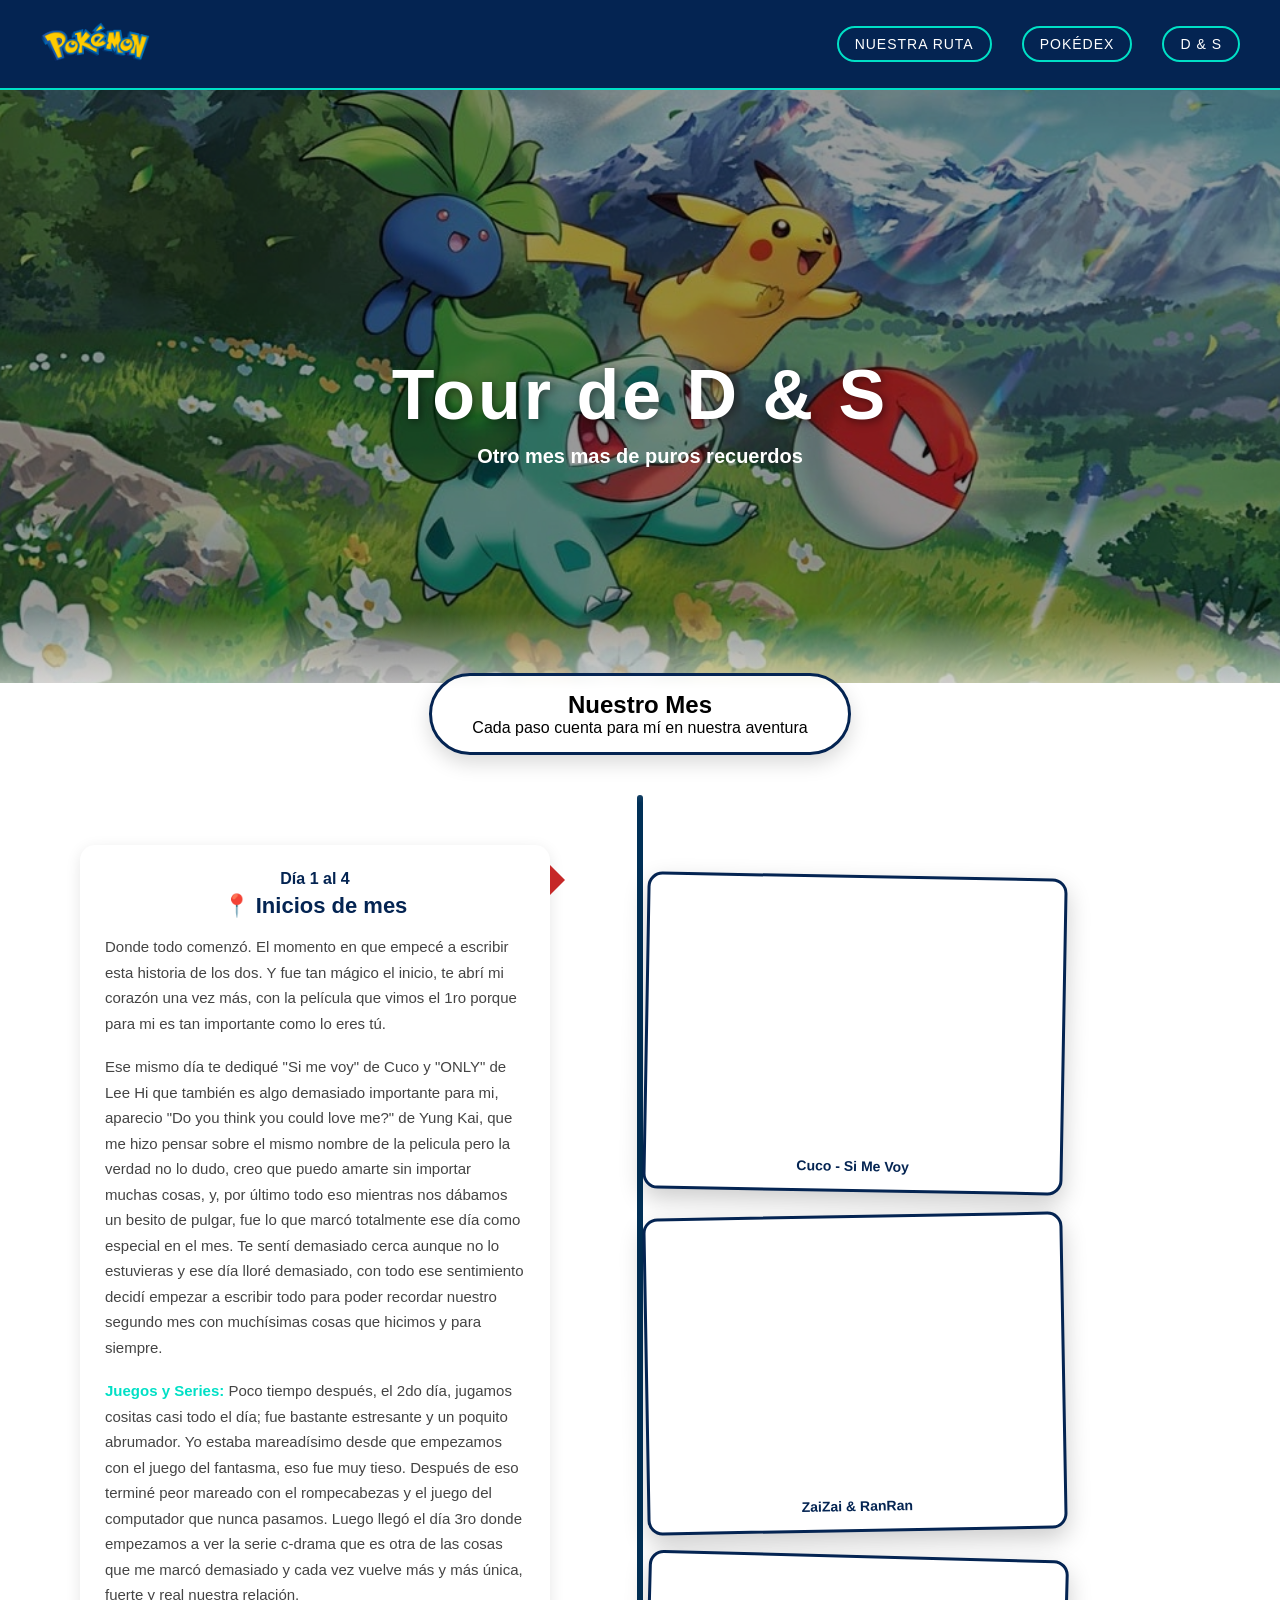
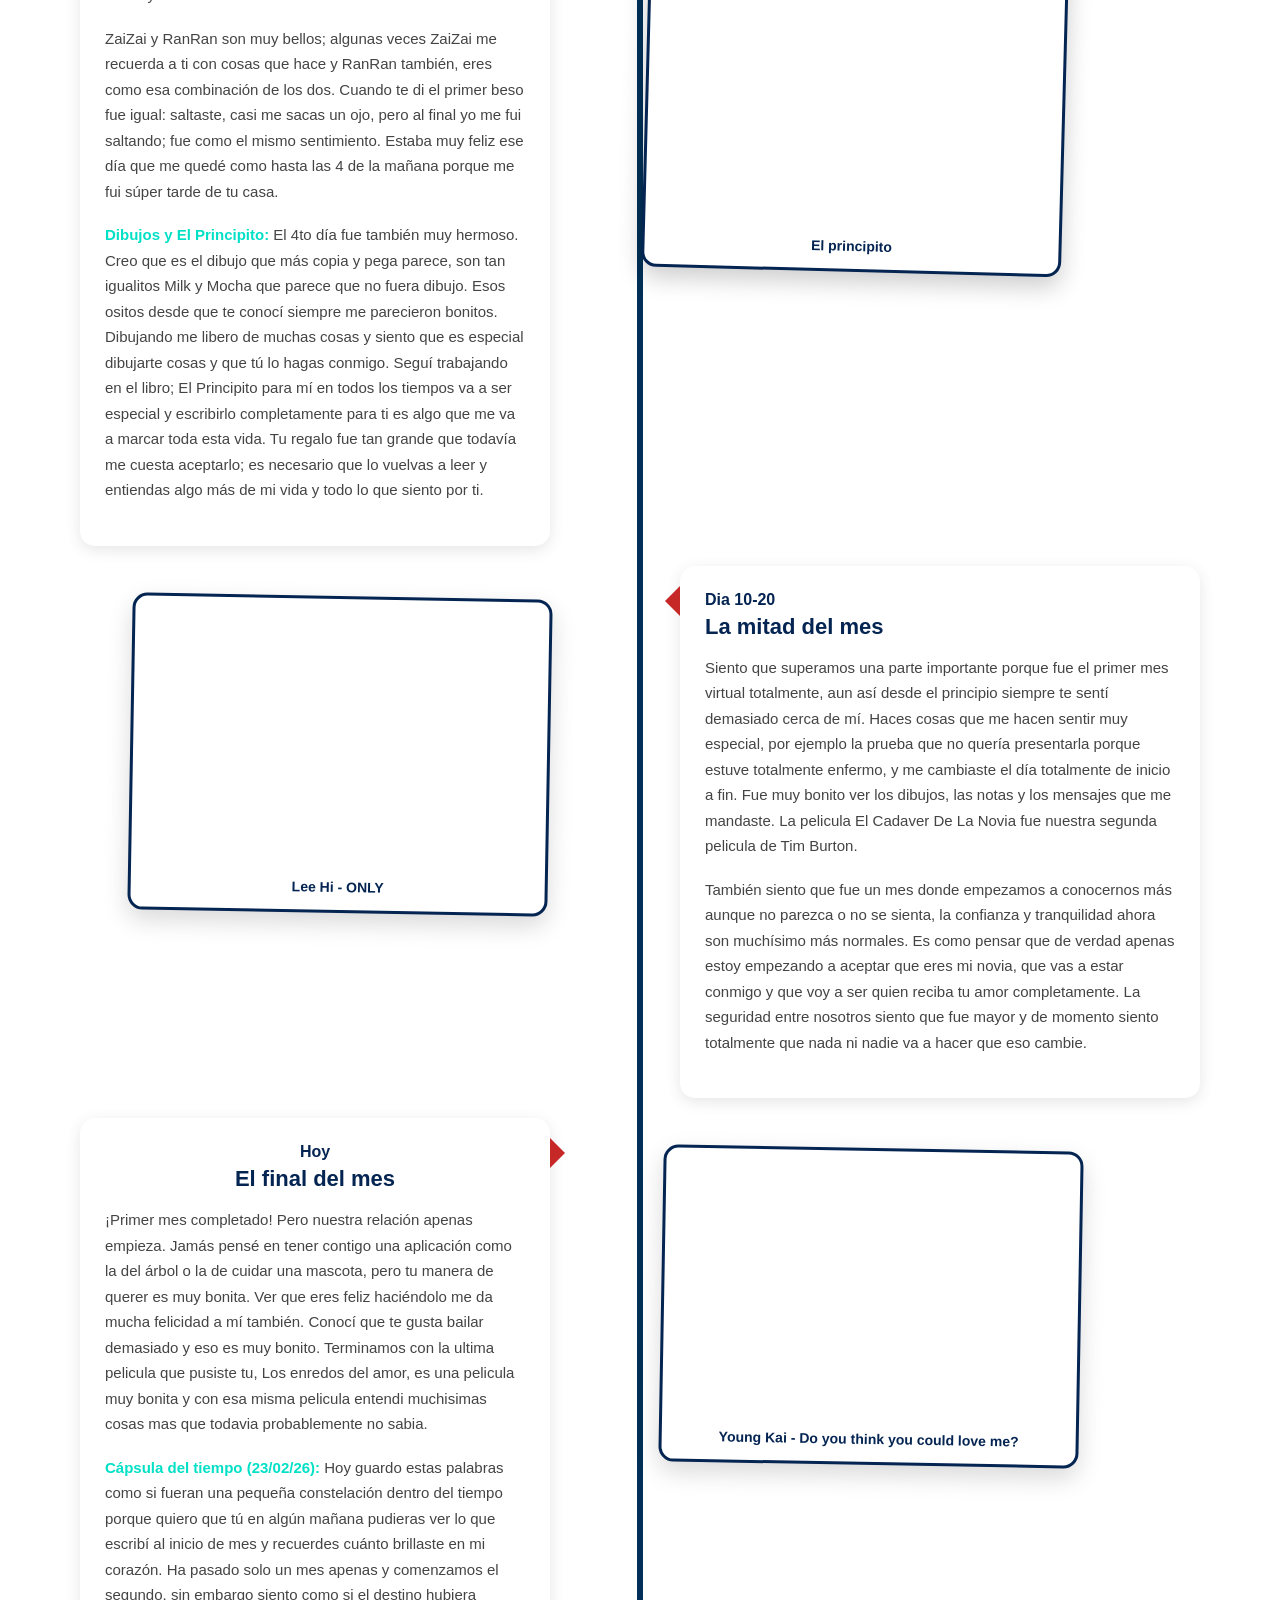
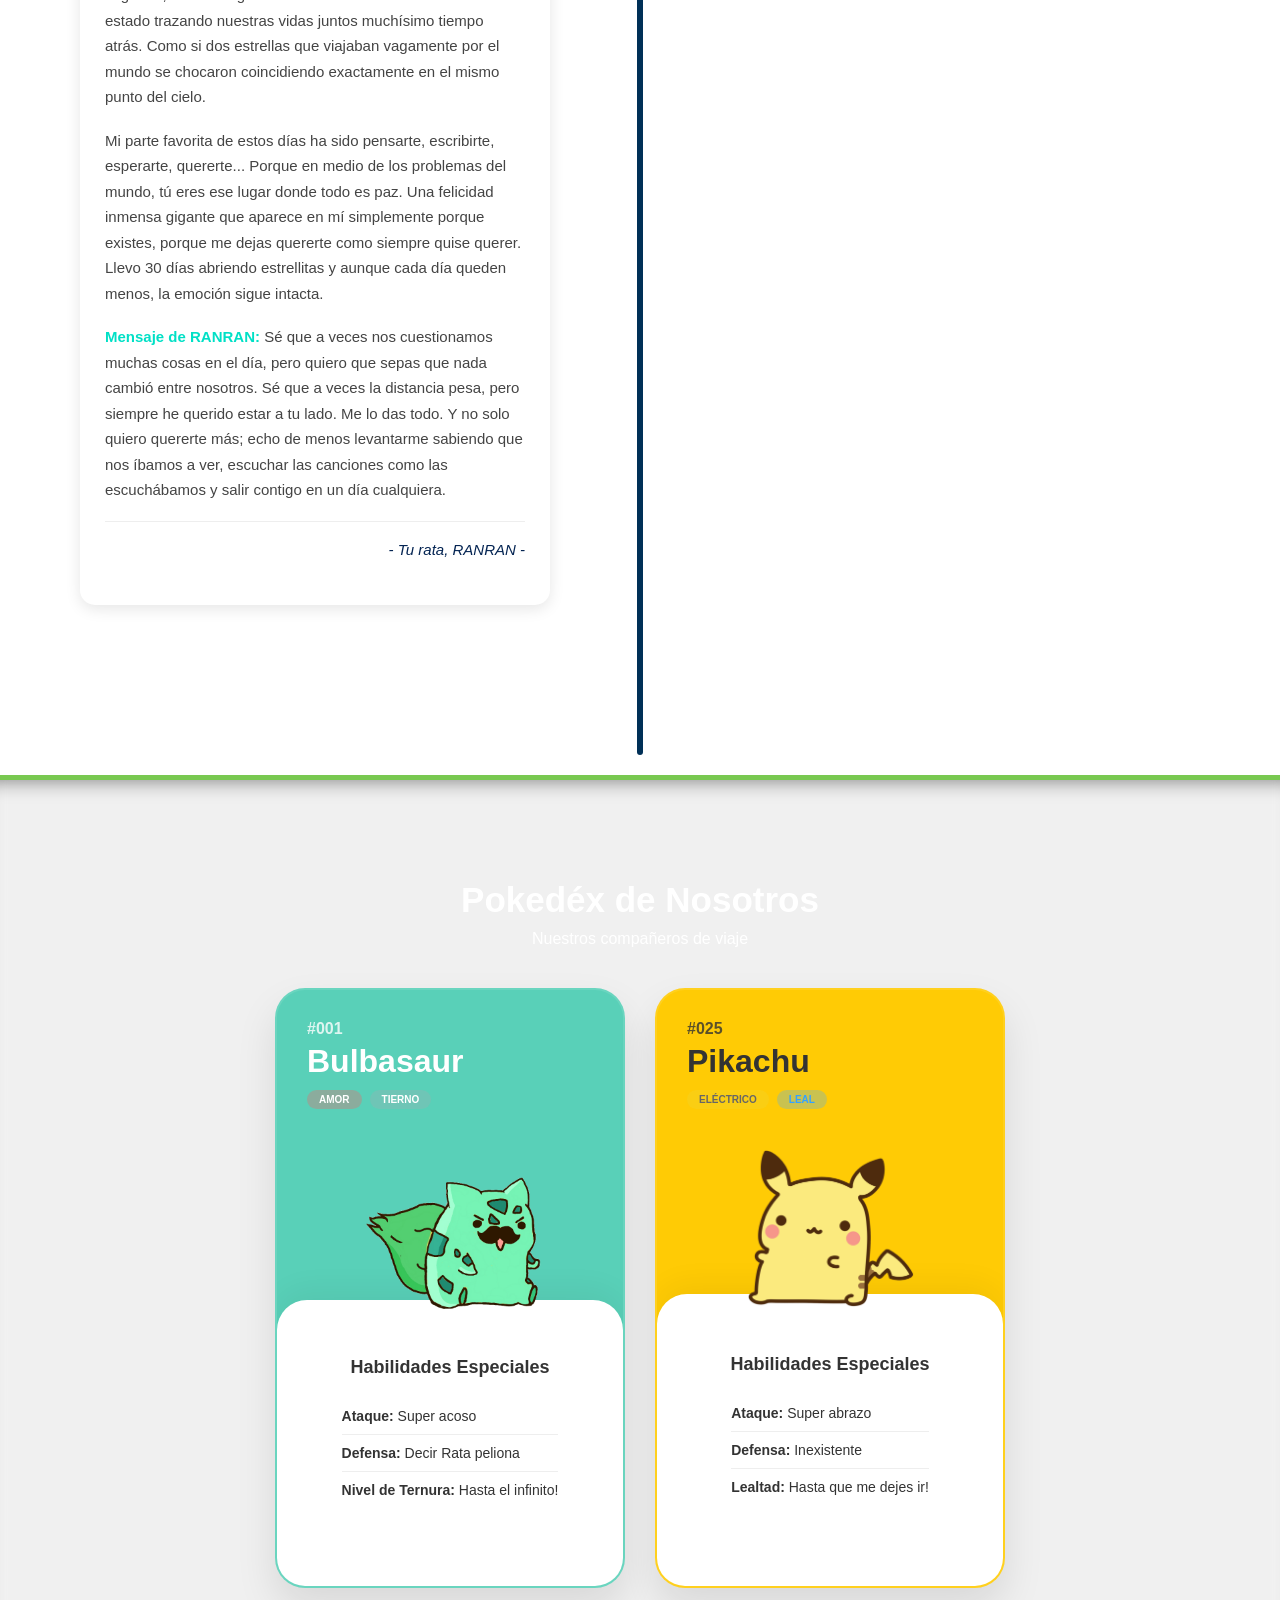
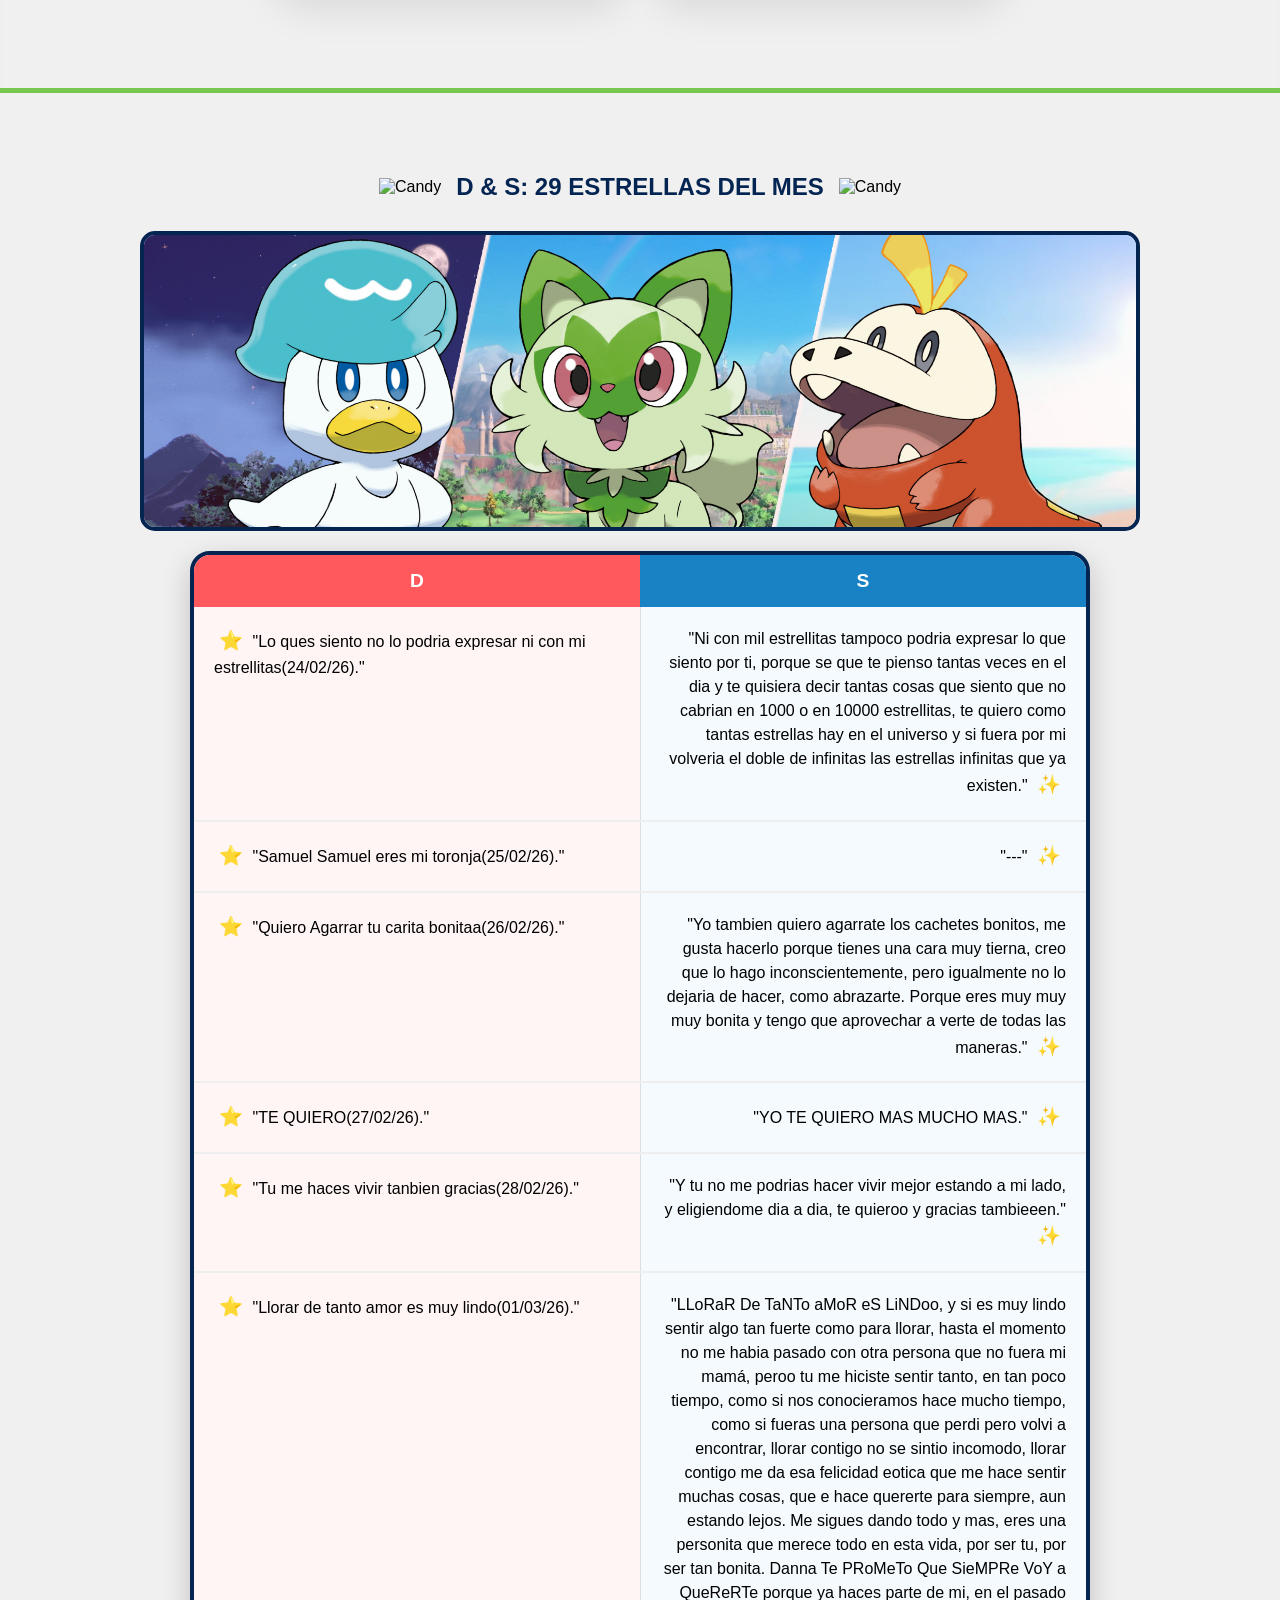
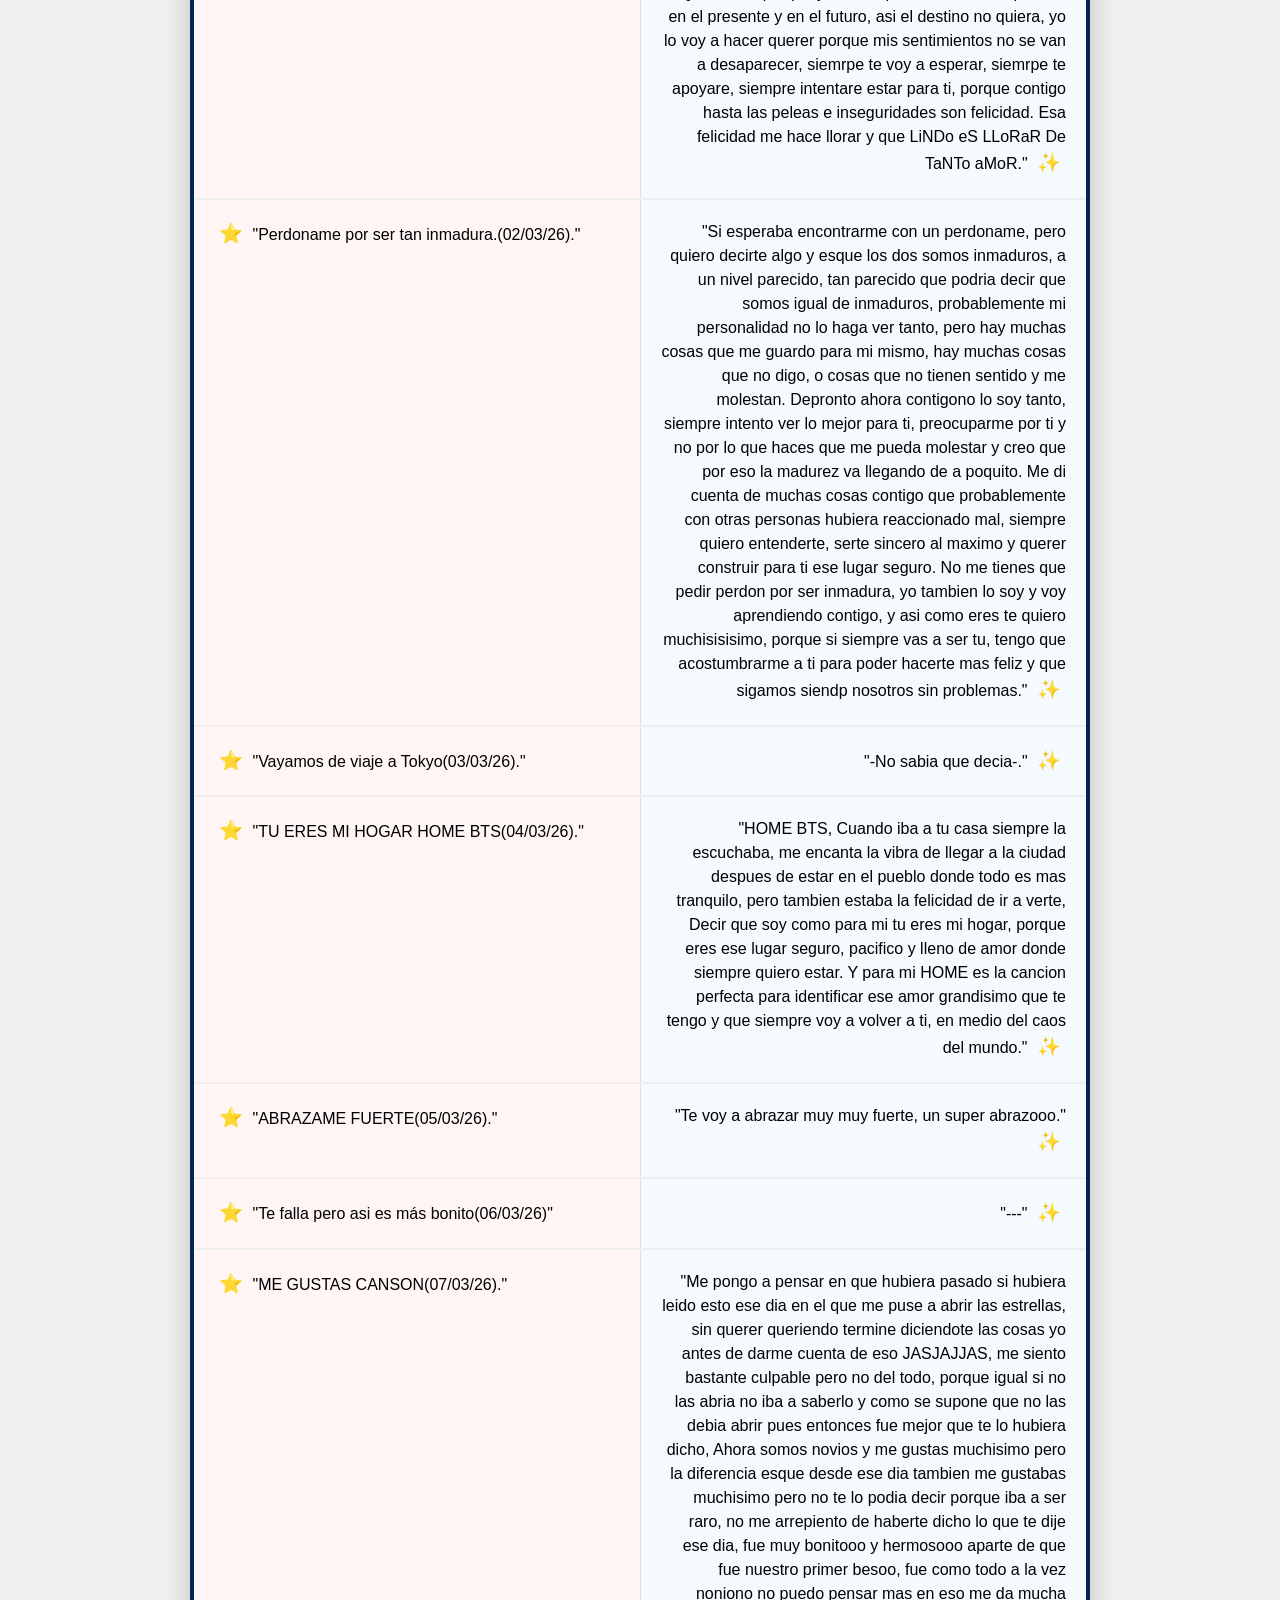
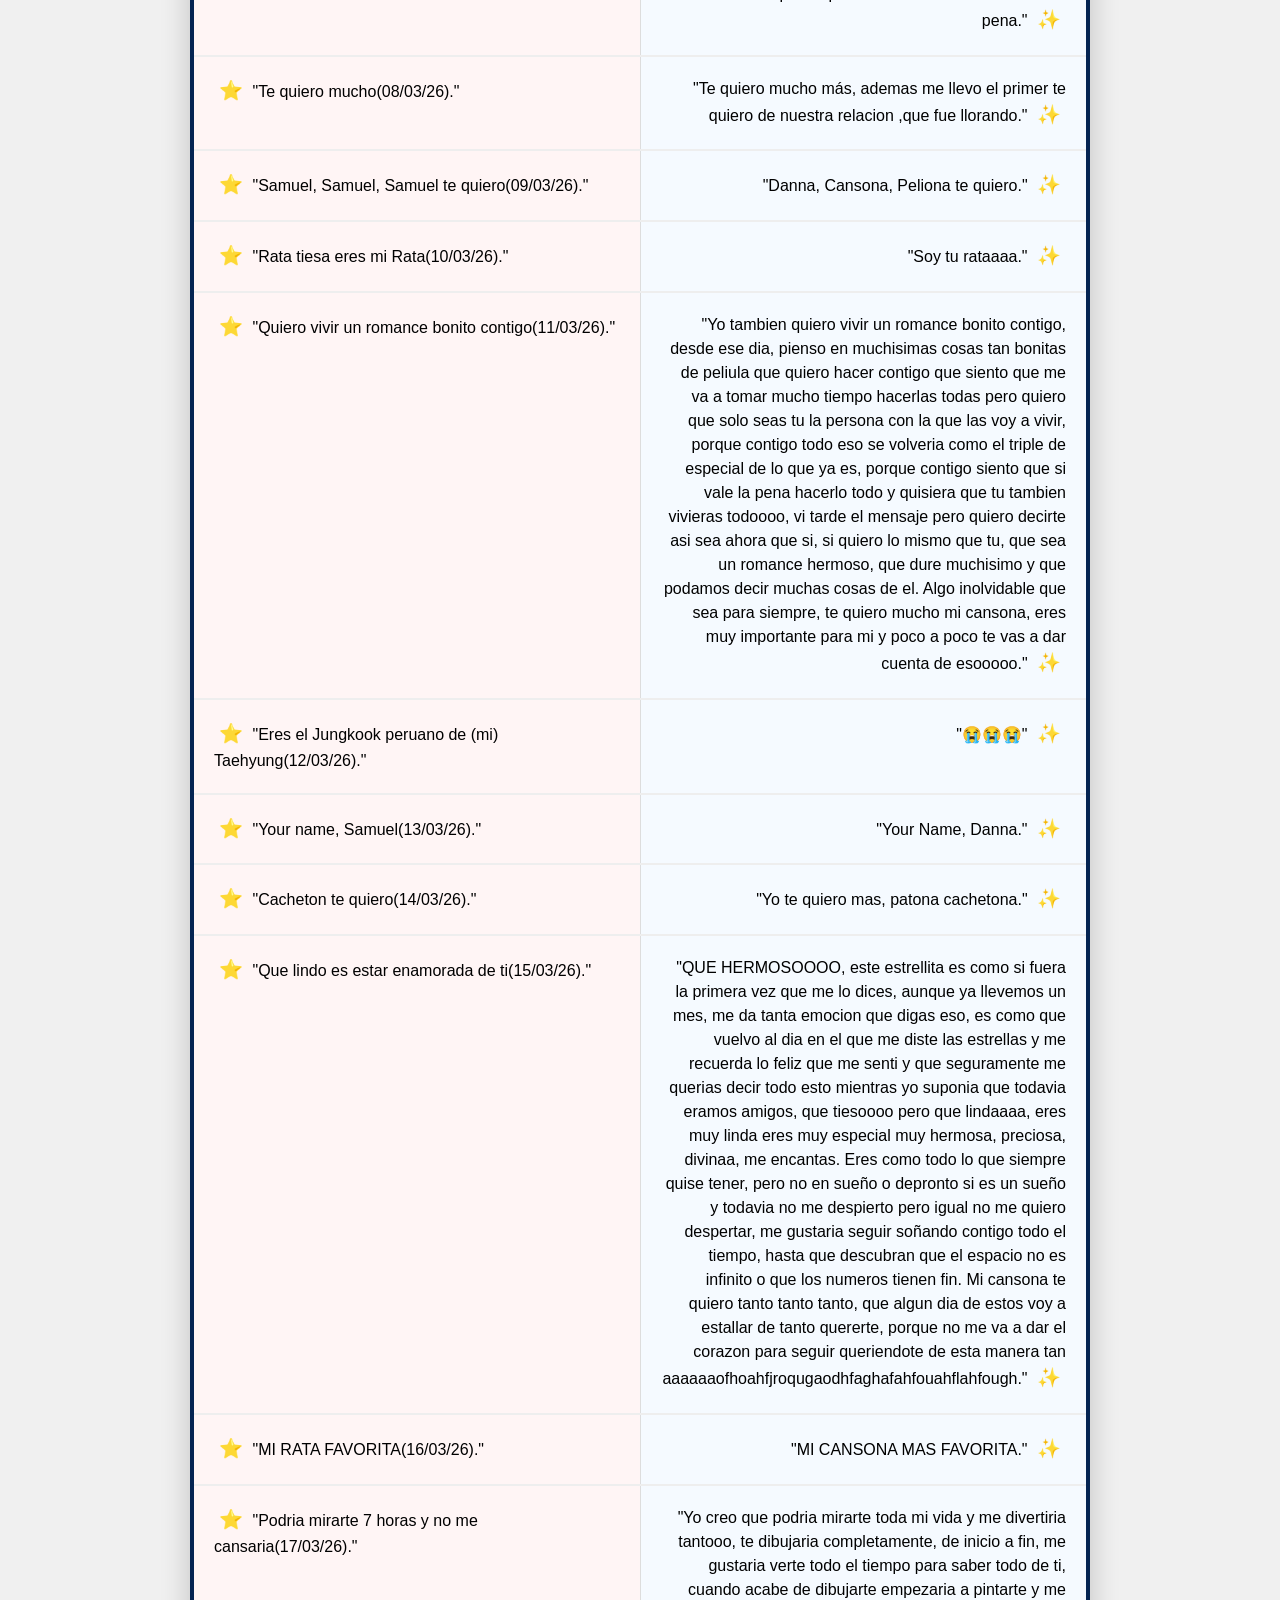
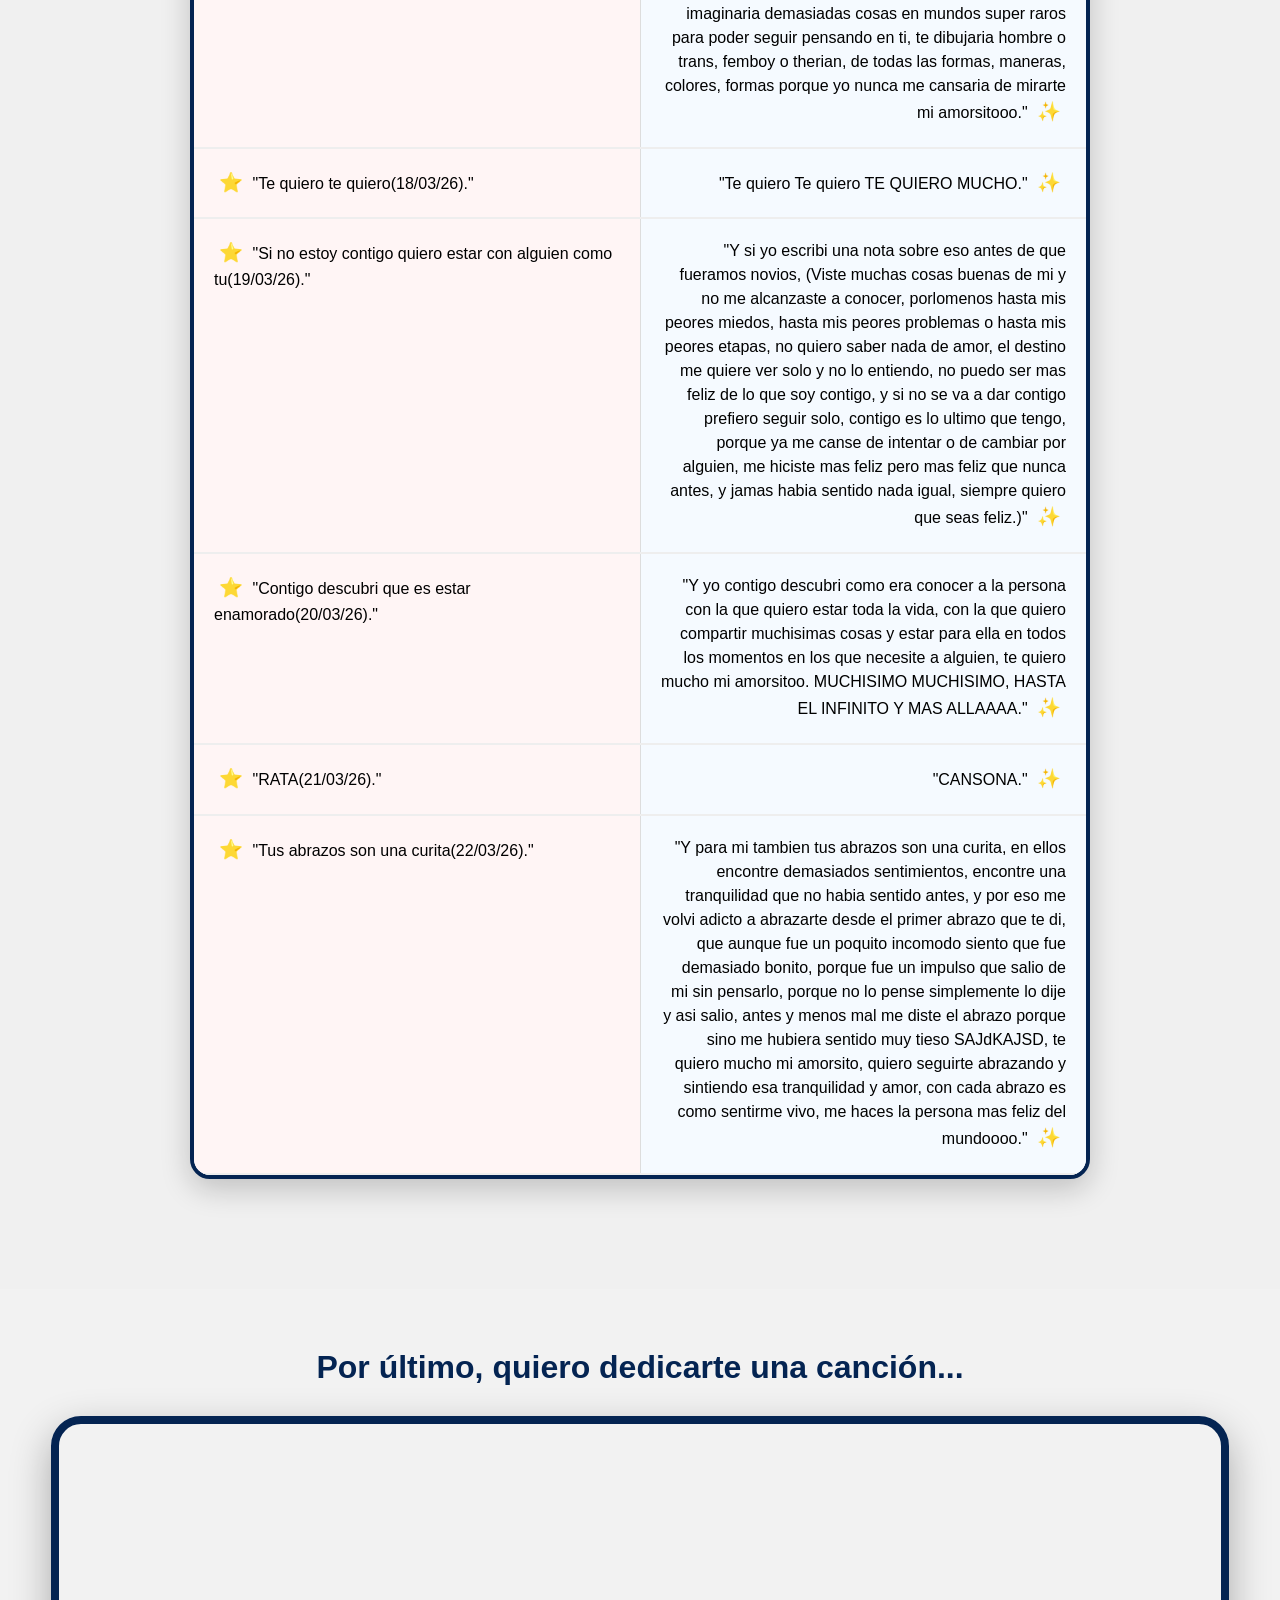
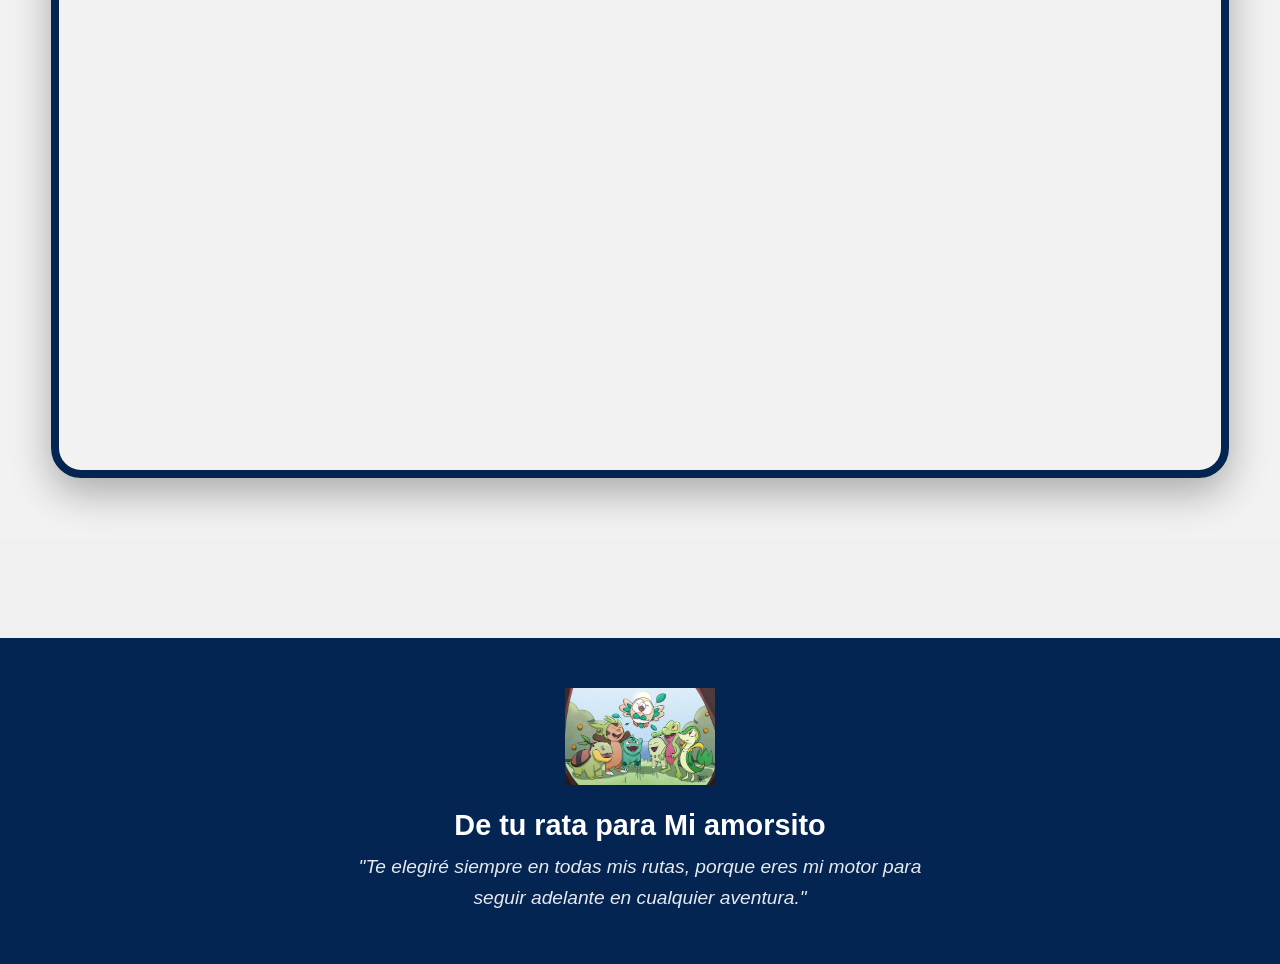
==== commit a140c01e: "Add files via upload" ====
--- a/index.html
+++ b/index.html
@@ -484,7 +484,7 @@
         
         <div class="video-gigante">
             <iframe 
-                src="https://www.youtube.com/embed/v78S_S_oT6Y" 
+                src="https://www.youtube.com/embed/RpR8DDOK1r0"
                 title="The Marías - Lejos de Ti" 
                 frameborder="0" 
                 allow="accelerometer; autoplay; clipboard-write; encrypted-media; gyroscope; picture-in-picture" 
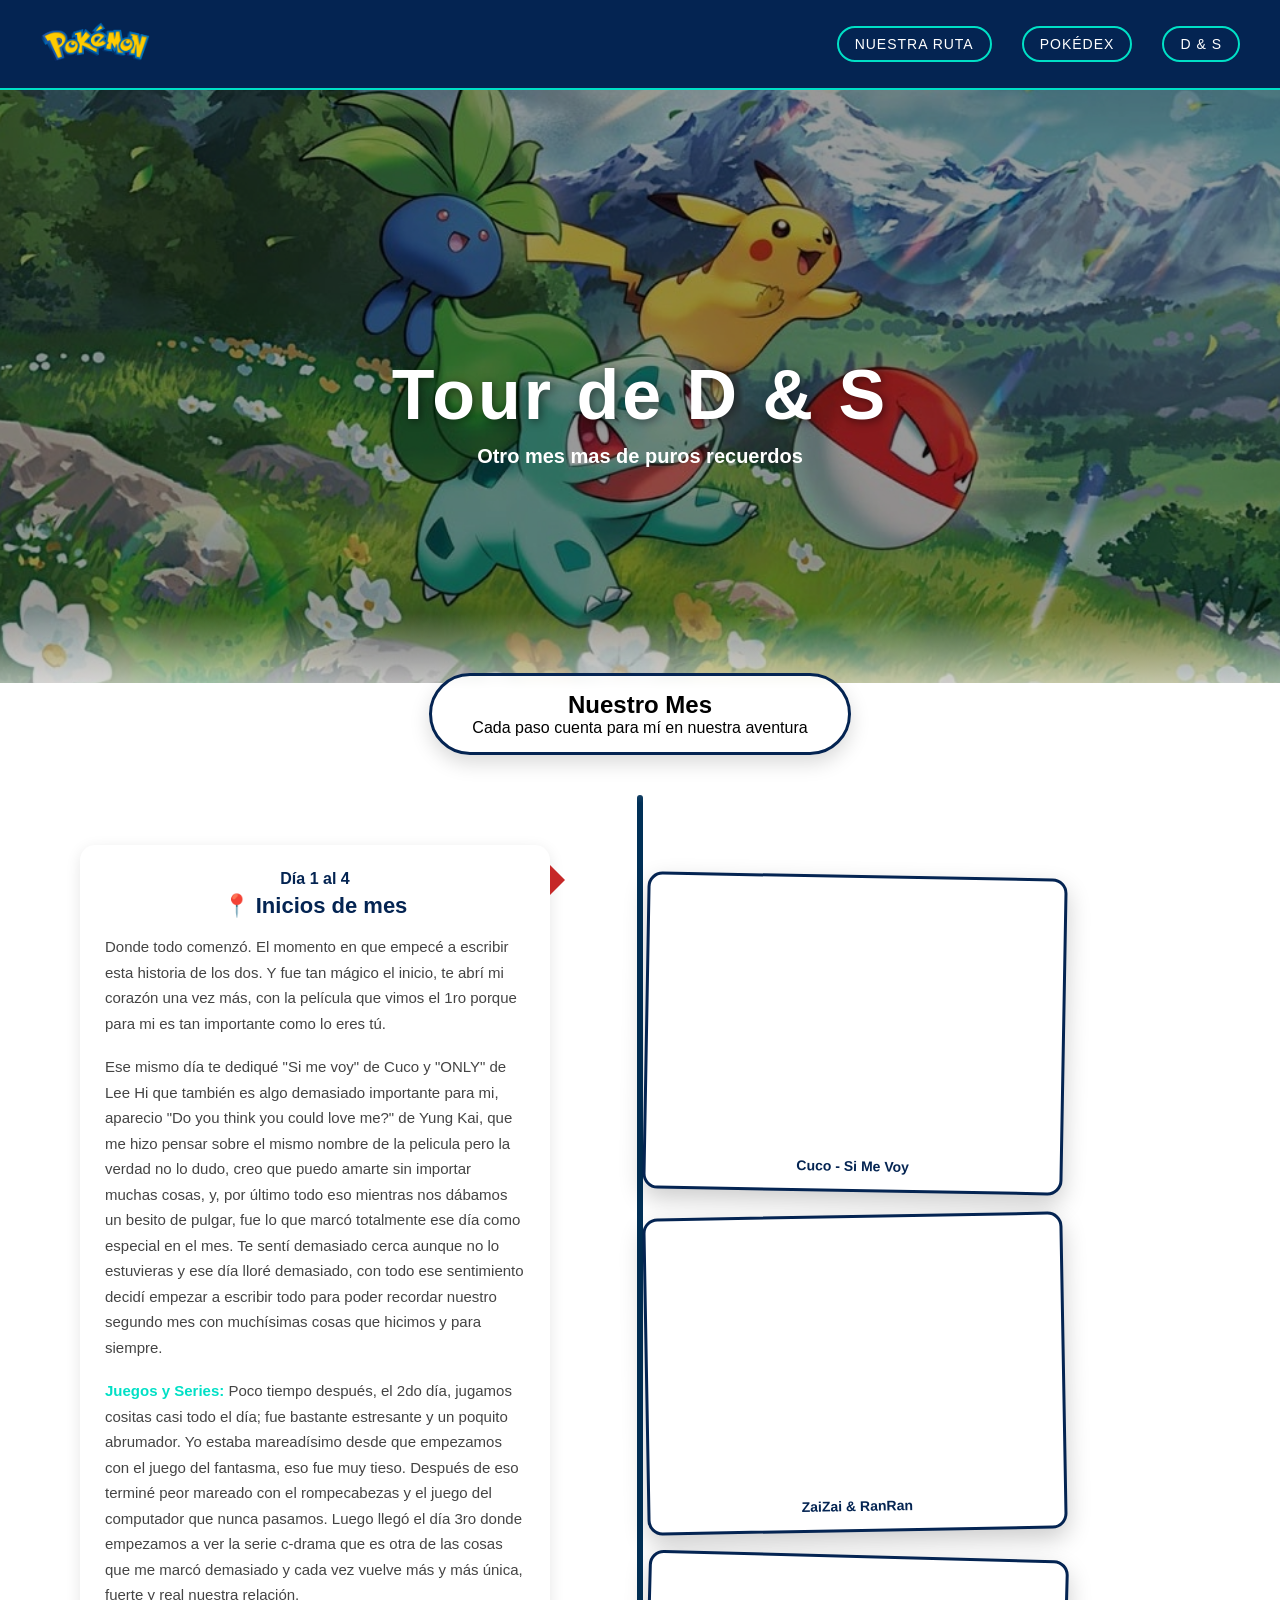
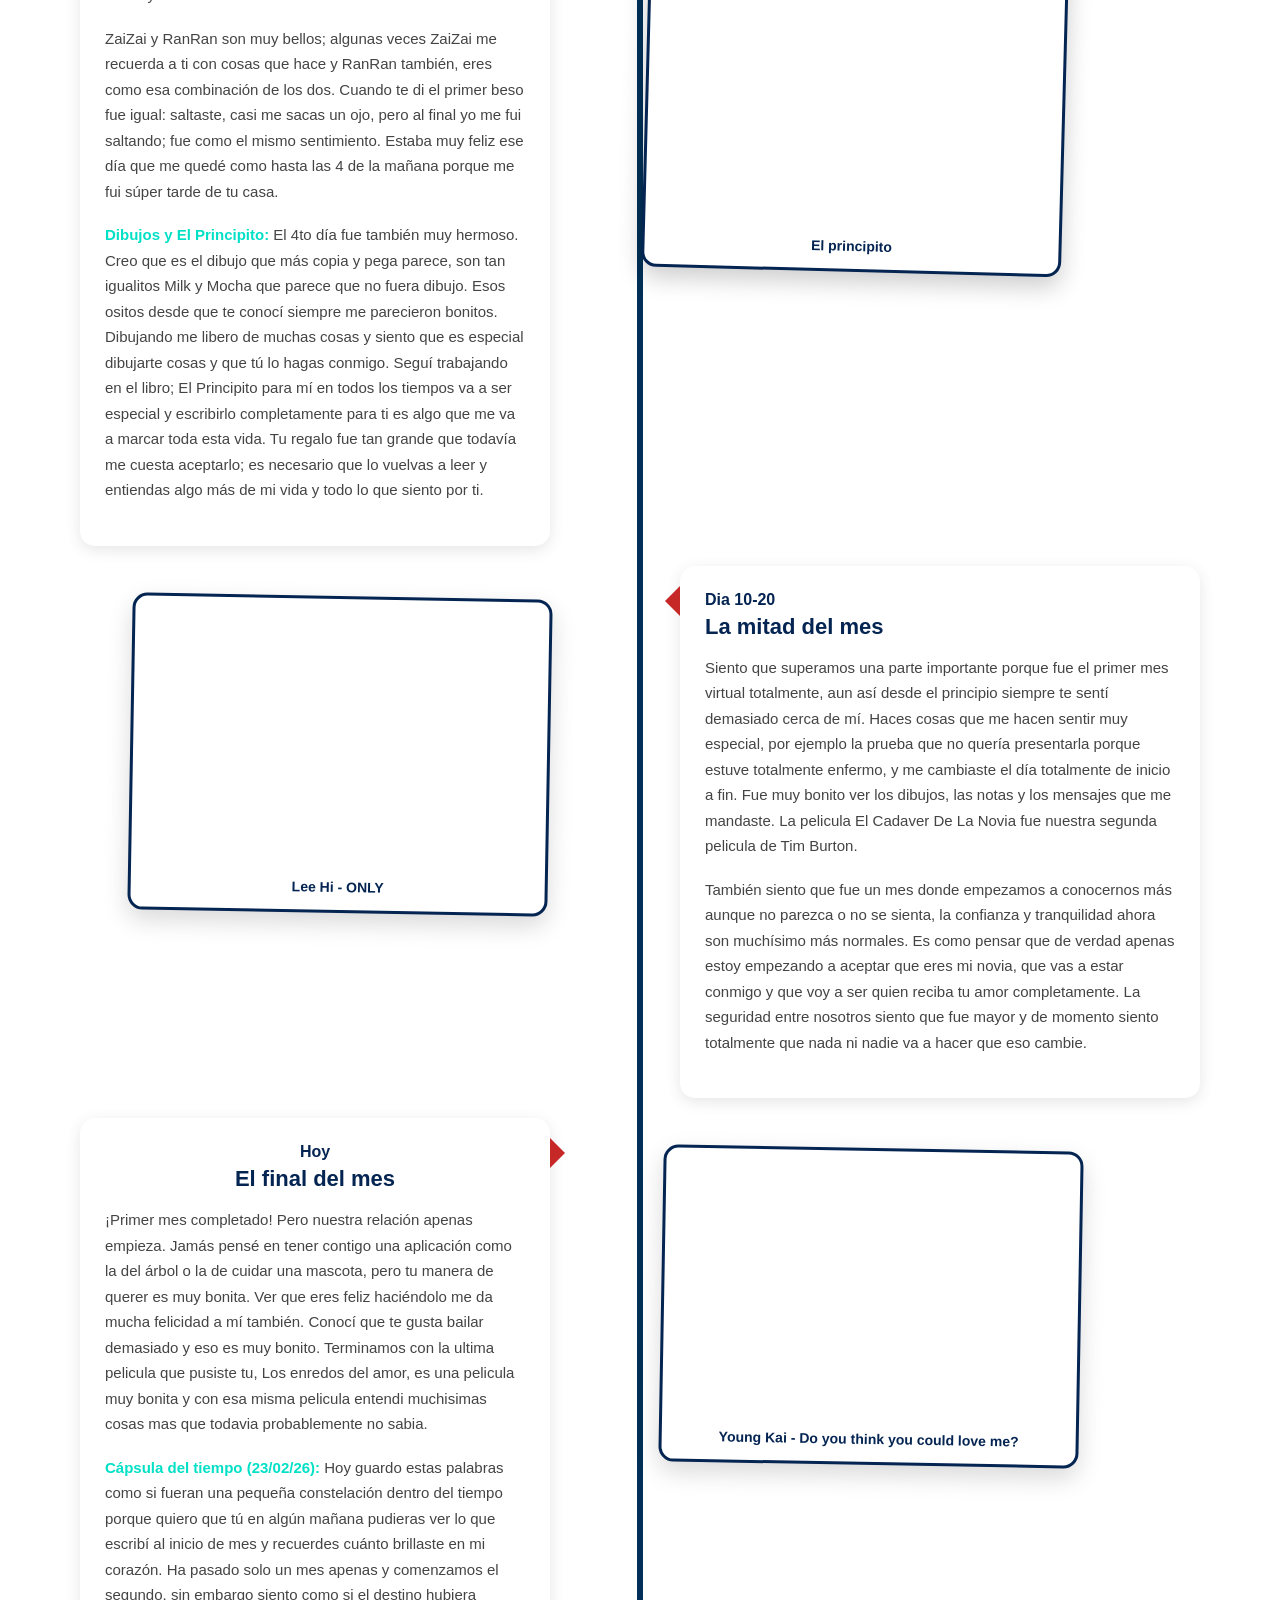
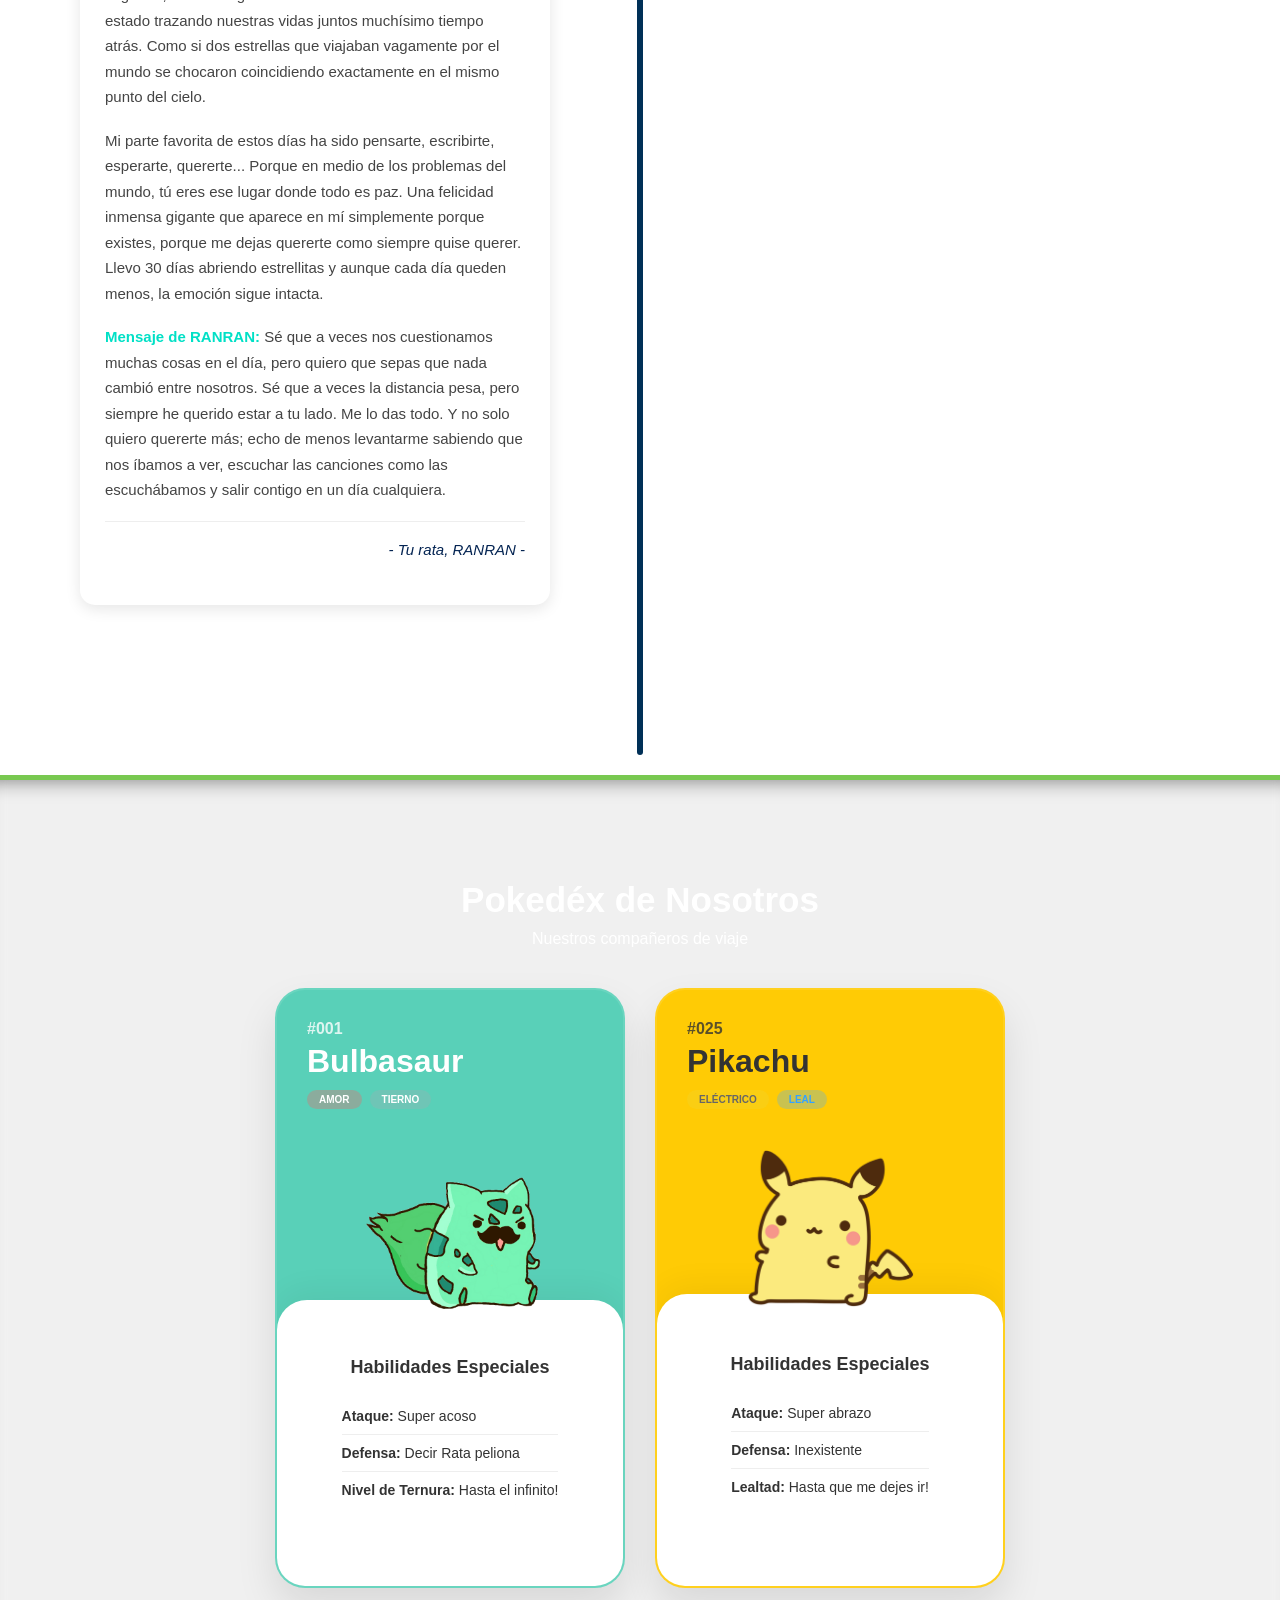
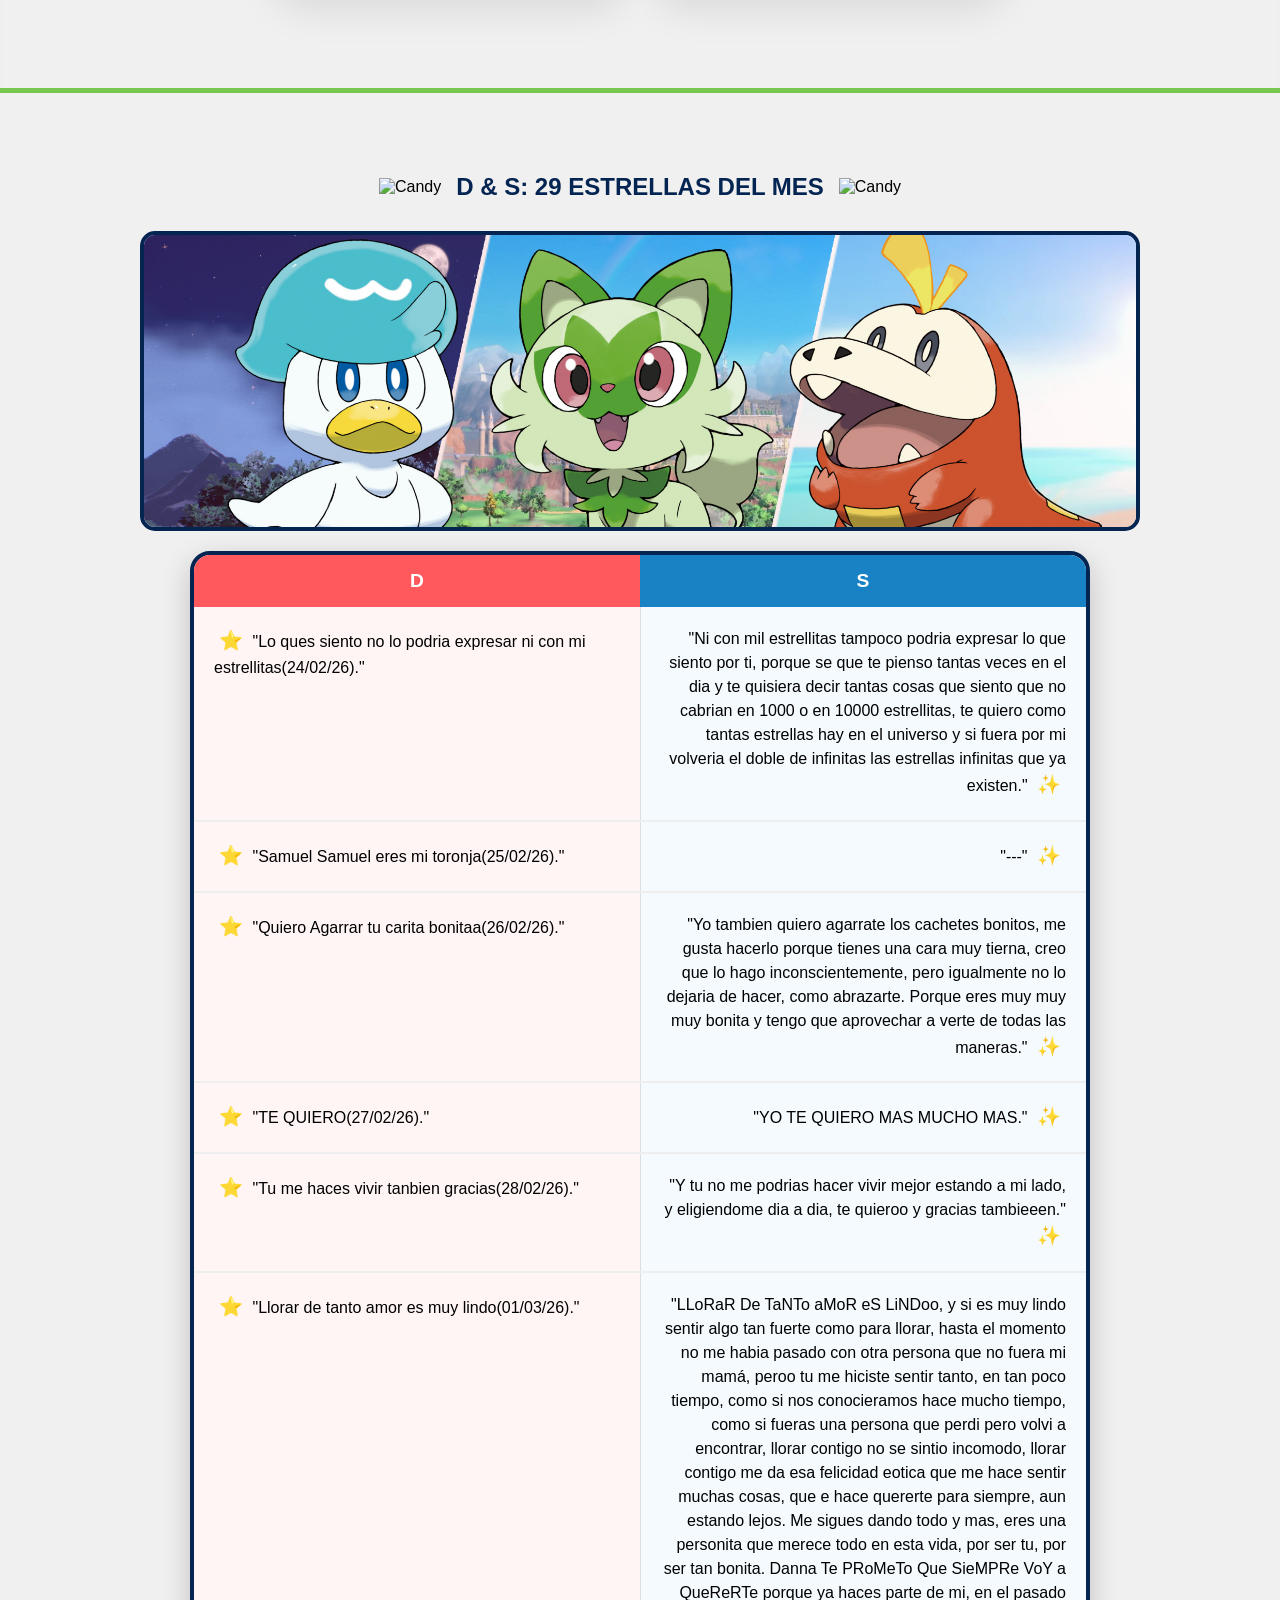
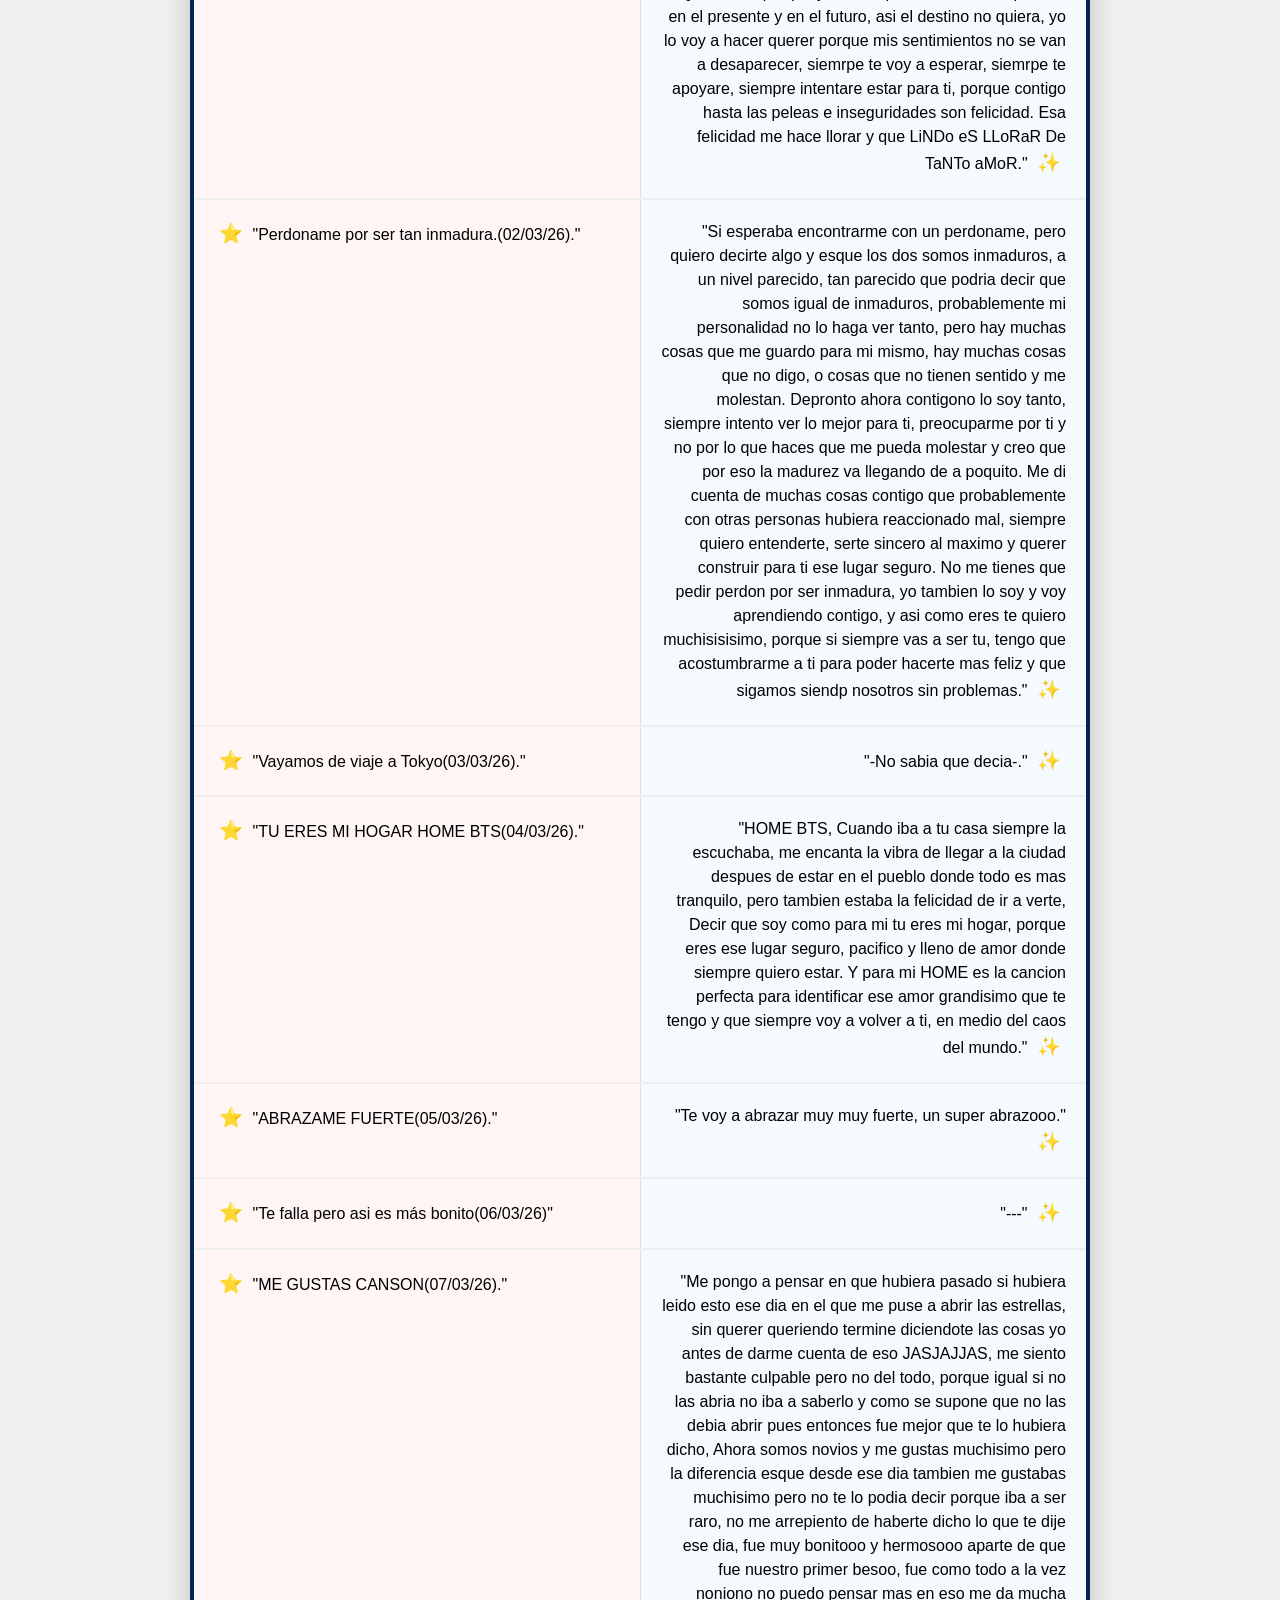
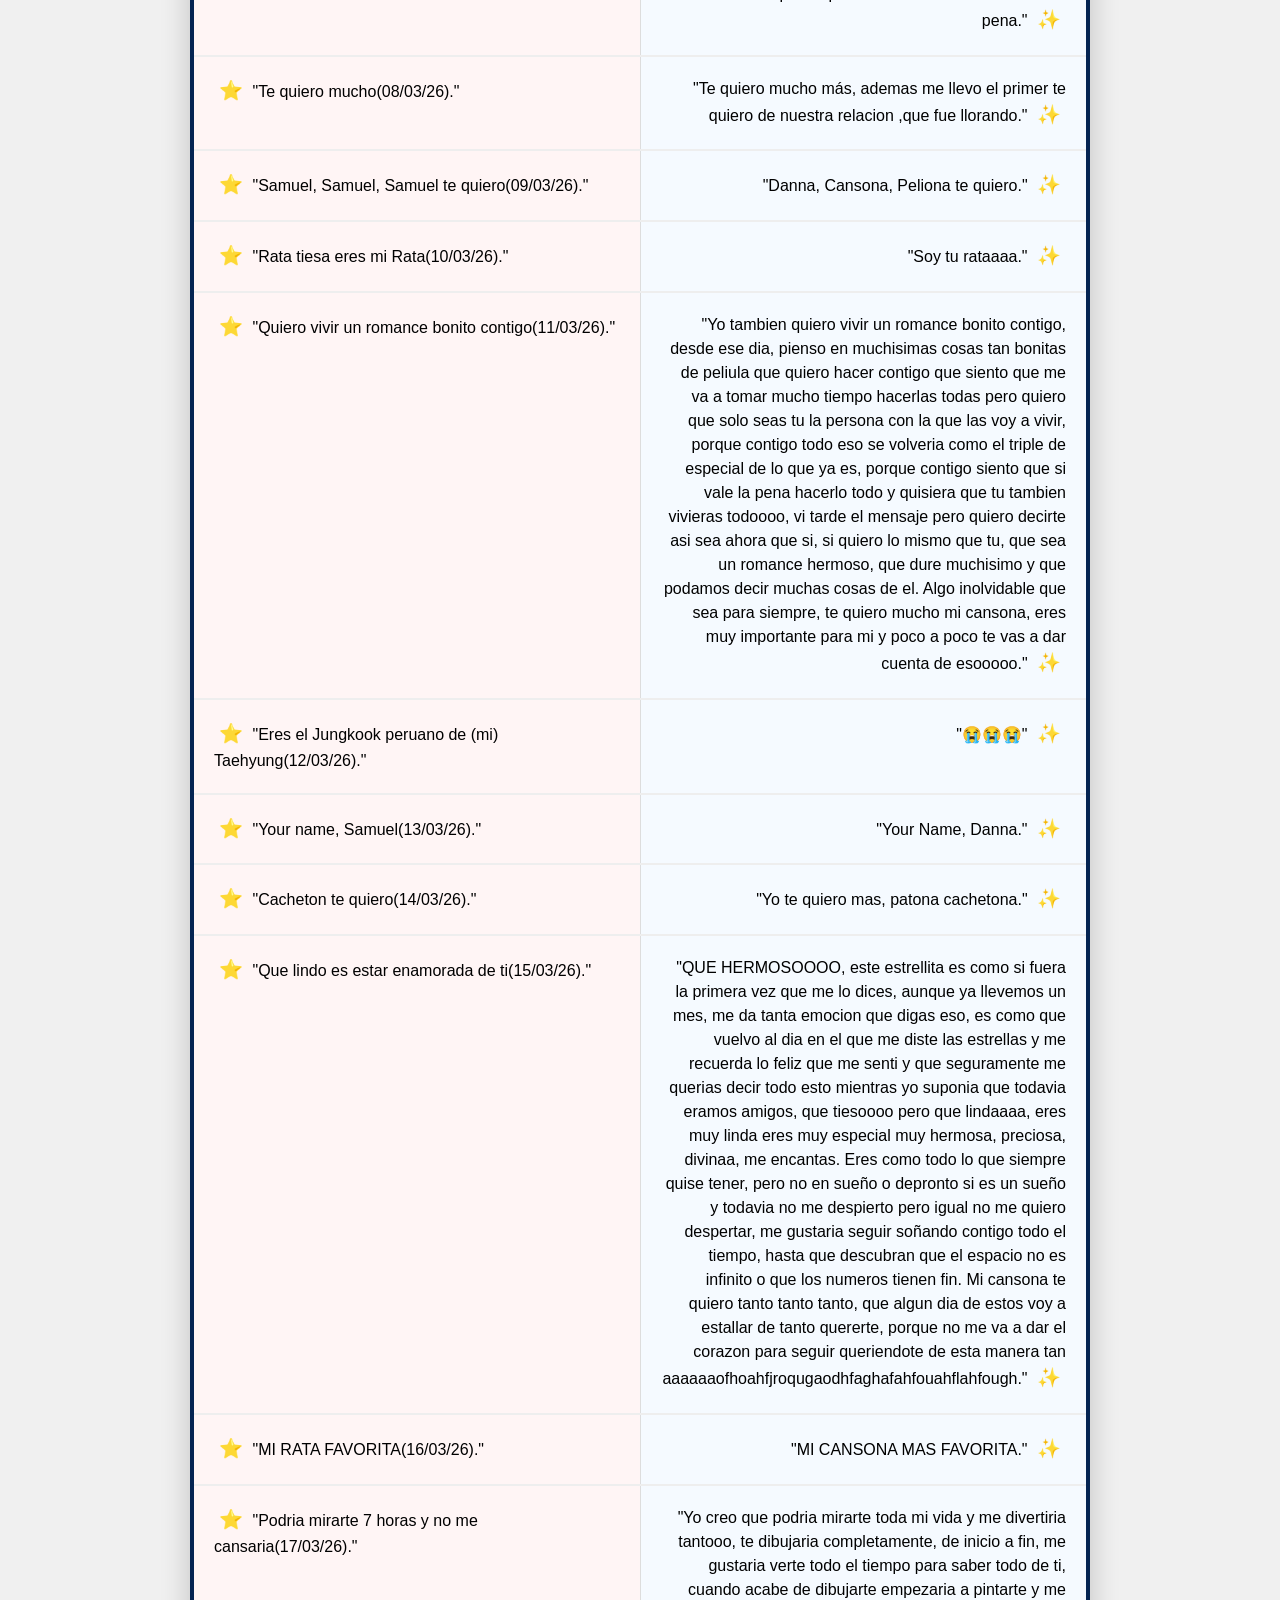
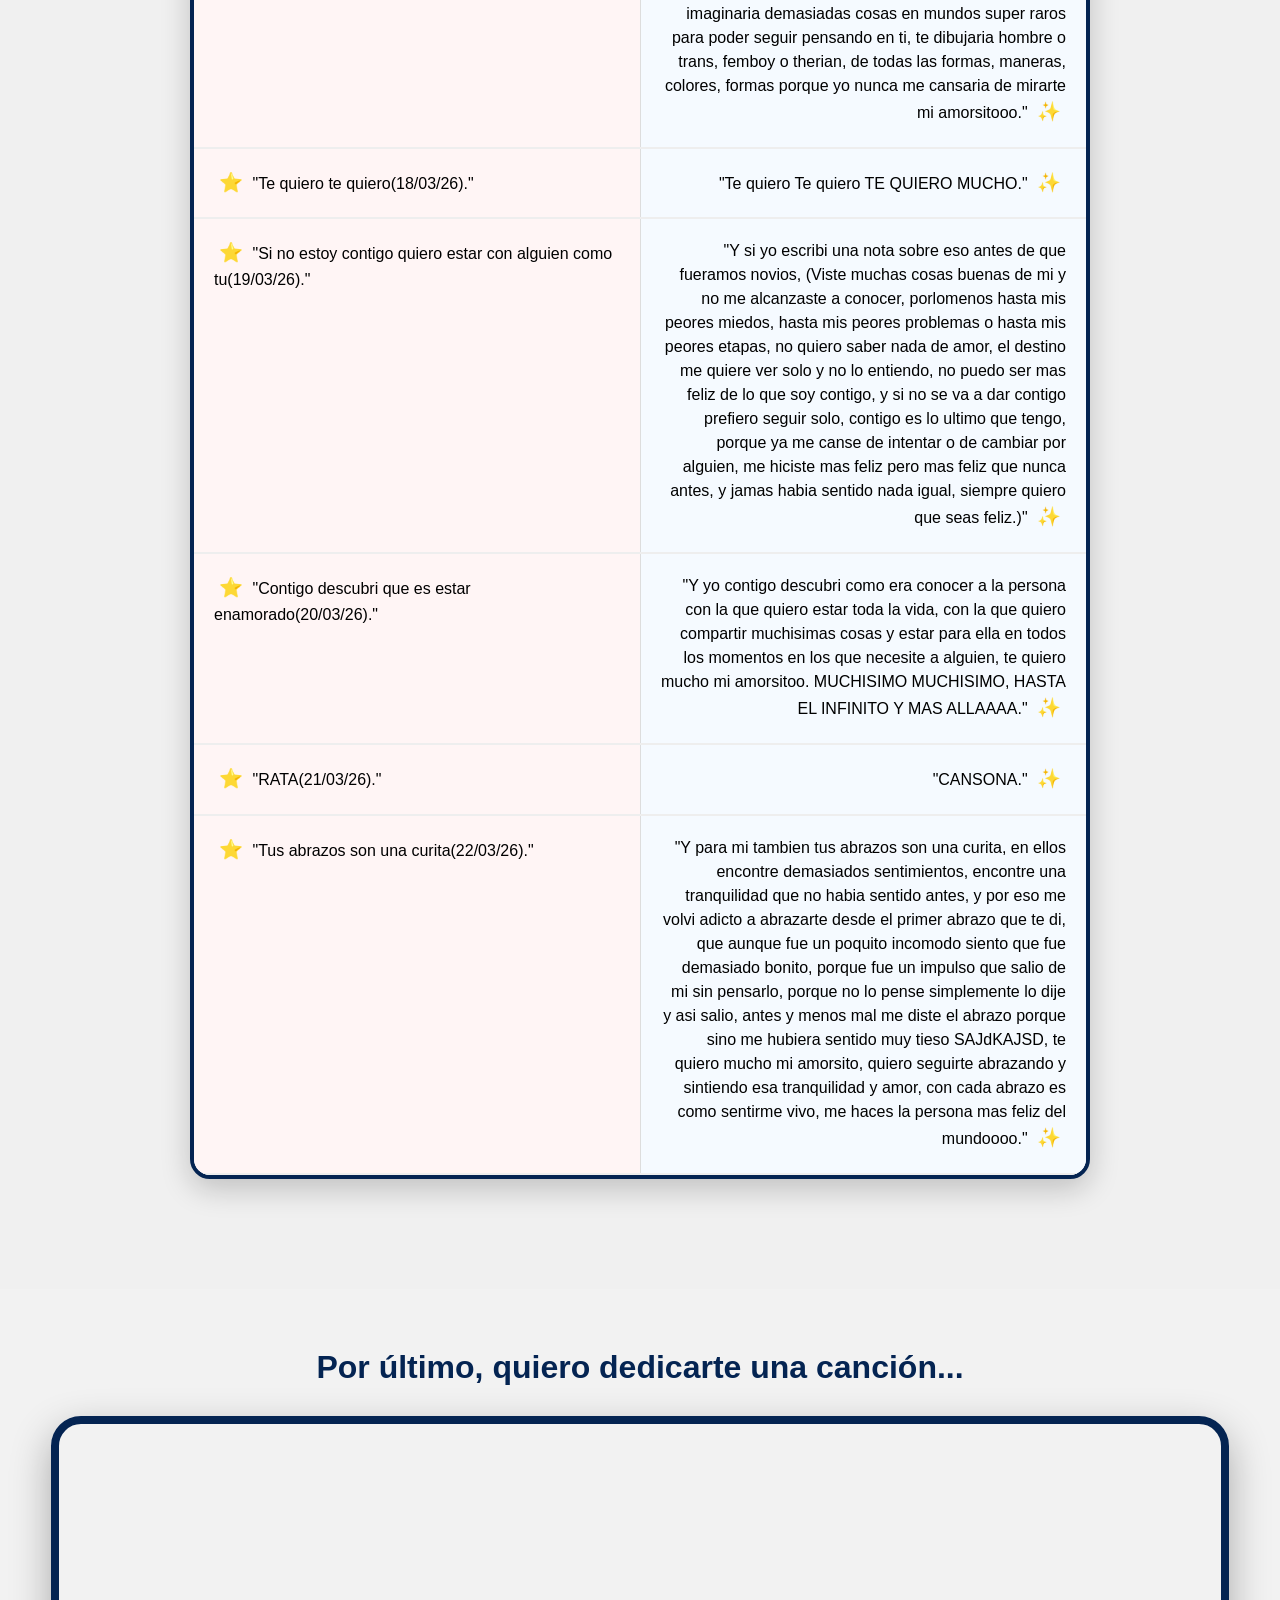
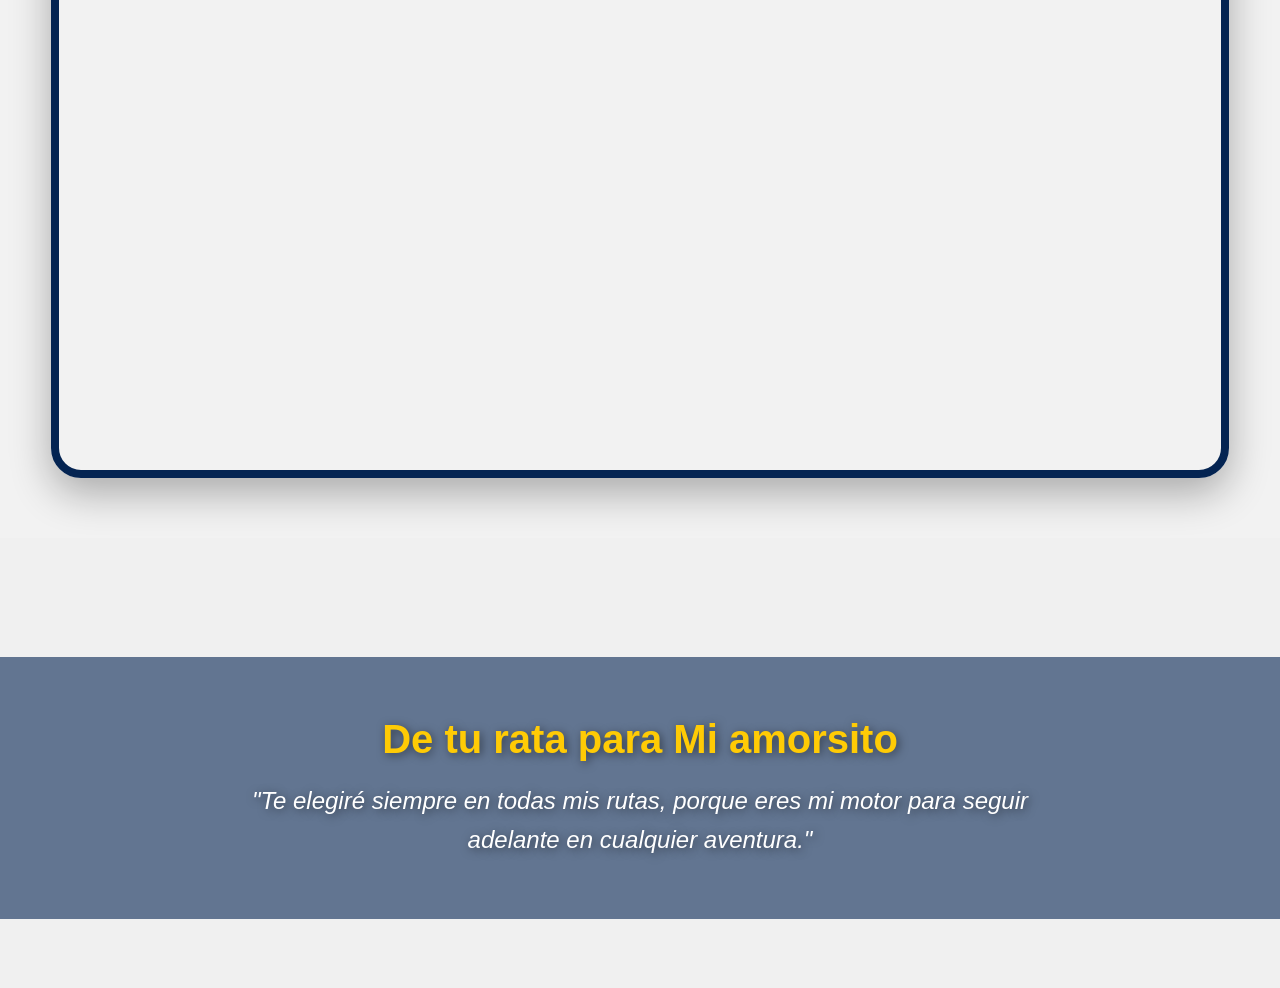
==== commit ff6072f6: "Add files via upload" ====
--- a/index.html
+++ b/index.html
@@ -493,11 +493,15 @@
         </div>
     </div>
 
-    <footer class="pokedex-footer">
+<footer class="pokedex-footer">
+    <div class="footer-overlay">
         <div class="footer-content">
-            <img src="./pie-pagina.jpg" alt="Logo Final" class="footer-img"> <p class="footer-dedicatoria">De tu rata para Mi amorsito</p>
-            <p class="footer-frase">"Te elegiré siempre en todas mis rutas, porque eres mi motor para seguir adelante en cualquier aventura."</p>
-        </div>
-    </footer>
+            <h2 class="footer-dedicatoria">De tu rata para Mi amorsito</h2>
+            <p class="footer-frase">
+                "Te elegiré siempre en todas mis rutas, porque eres mi motor para seguir adelante en cualquier aventura."
+            </p>
+        </div>
+    </div>
+</footer>
 </body>
 </html>
--- a/Style.css
+++ b/Style.css
@@ -824,33 +824,43 @@
     width: 100%;
     height: 100%;
 }
-
-/* Estilos del Pie de Página */
 .pokedex-footer {
-    background-color: #042452;
+    position: relative;
+    width: 100%;
+    min-height: 400px; 
+    background-image: url('./pie-pagina.jpg'); 
+    background-size: cover; 
+    background-position: center; 
+    background-attachment: fixed; 
+    margin-top: 50px;
+    display: flex;
+    align-items: center;
+    justify-content: center;
+}
+.footer-overlay {
+    background: rgba(4, 36, 82, 0.6); 
+    width: 100%;
+    height: 100%;
+    display: flex;
+    align-items: center;
+    justify-content: center;
+    padding: 60px 20px;
+}
+.footer-content {
+    text-align: center;
     color: white;
-    padding: 50px 20px;
-    text-align: center;
-    margin-top: 100px;
-}
-
-.footer-img {
-    width: 150px;
-    height: auto;
+    text-shadow: 2px 2px 10px rgba(0,0,0,0.5); 
+}
+.footer-dedicatoria {
+    font-size: 2.5rem;
+    font-family: 'Pokemon Solid', sans-serif;
     margin-bottom: 20px;
-}
-
-.footer-dedicatoria {
-    font-size: 1.8rem;
-    font-weight: bold;
-    margin-bottom: 10px;
-}
-
+    color: #ffcb05; 
+}
 .footer-frase {
-    font-size: 1.2rem;
+    font-size: 1.5rem;
     font-style: italic;
-    opacity: 0.9;
-    max-width: 600px;
+    max-width: 800px;
     margin: 0 auto;
     line-height: 1.6;
 }
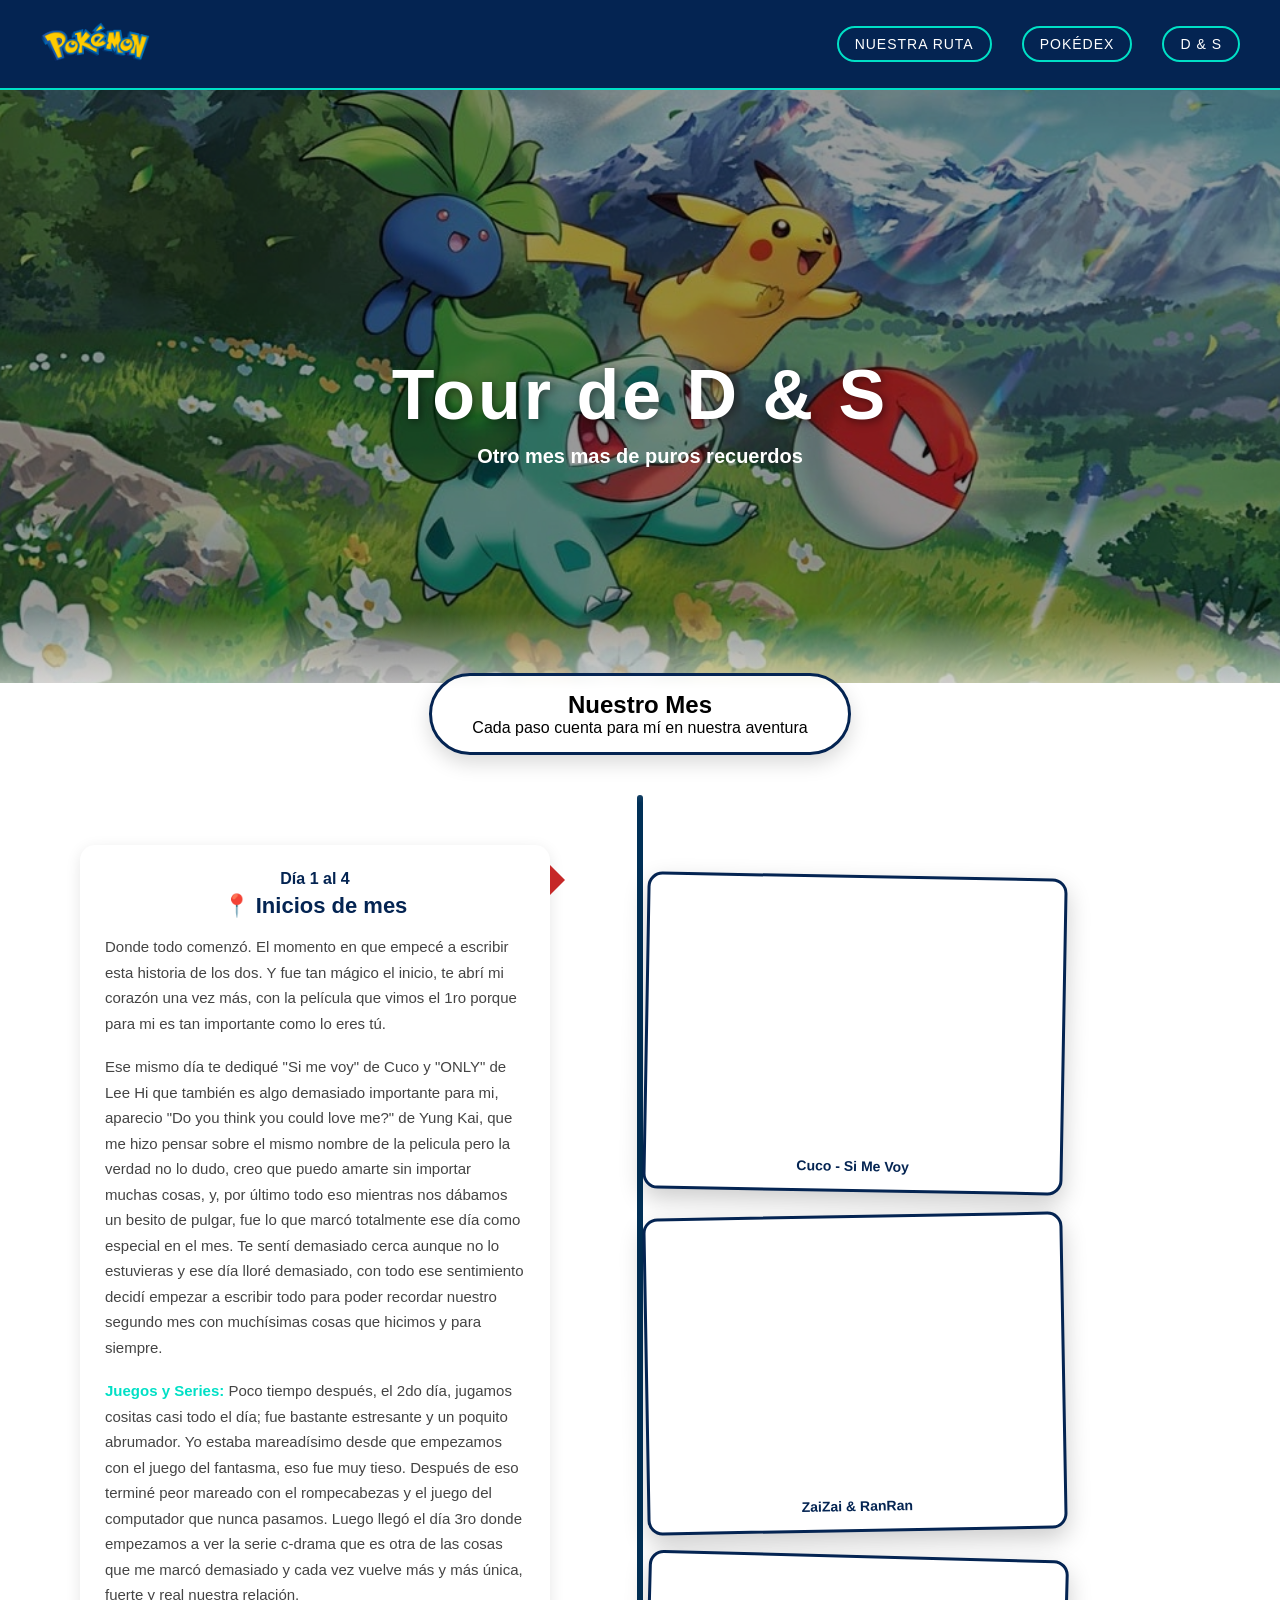
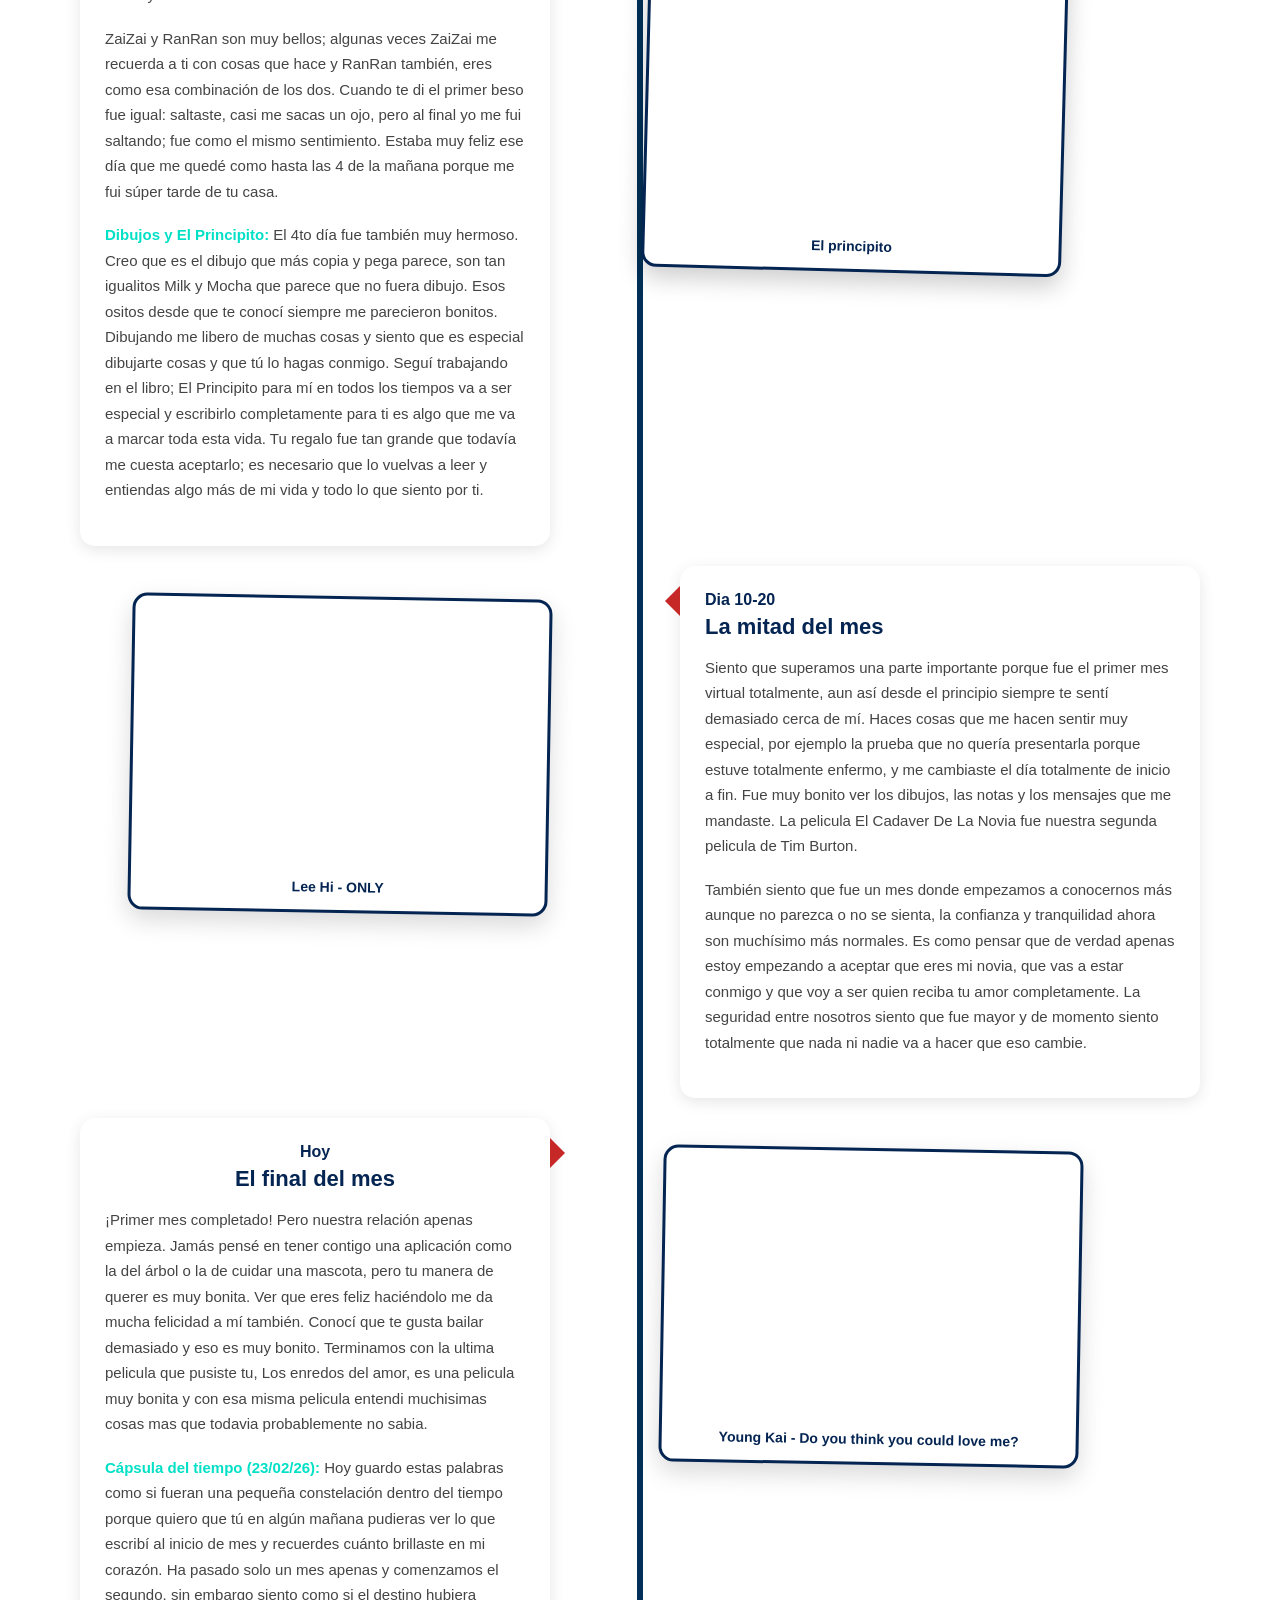
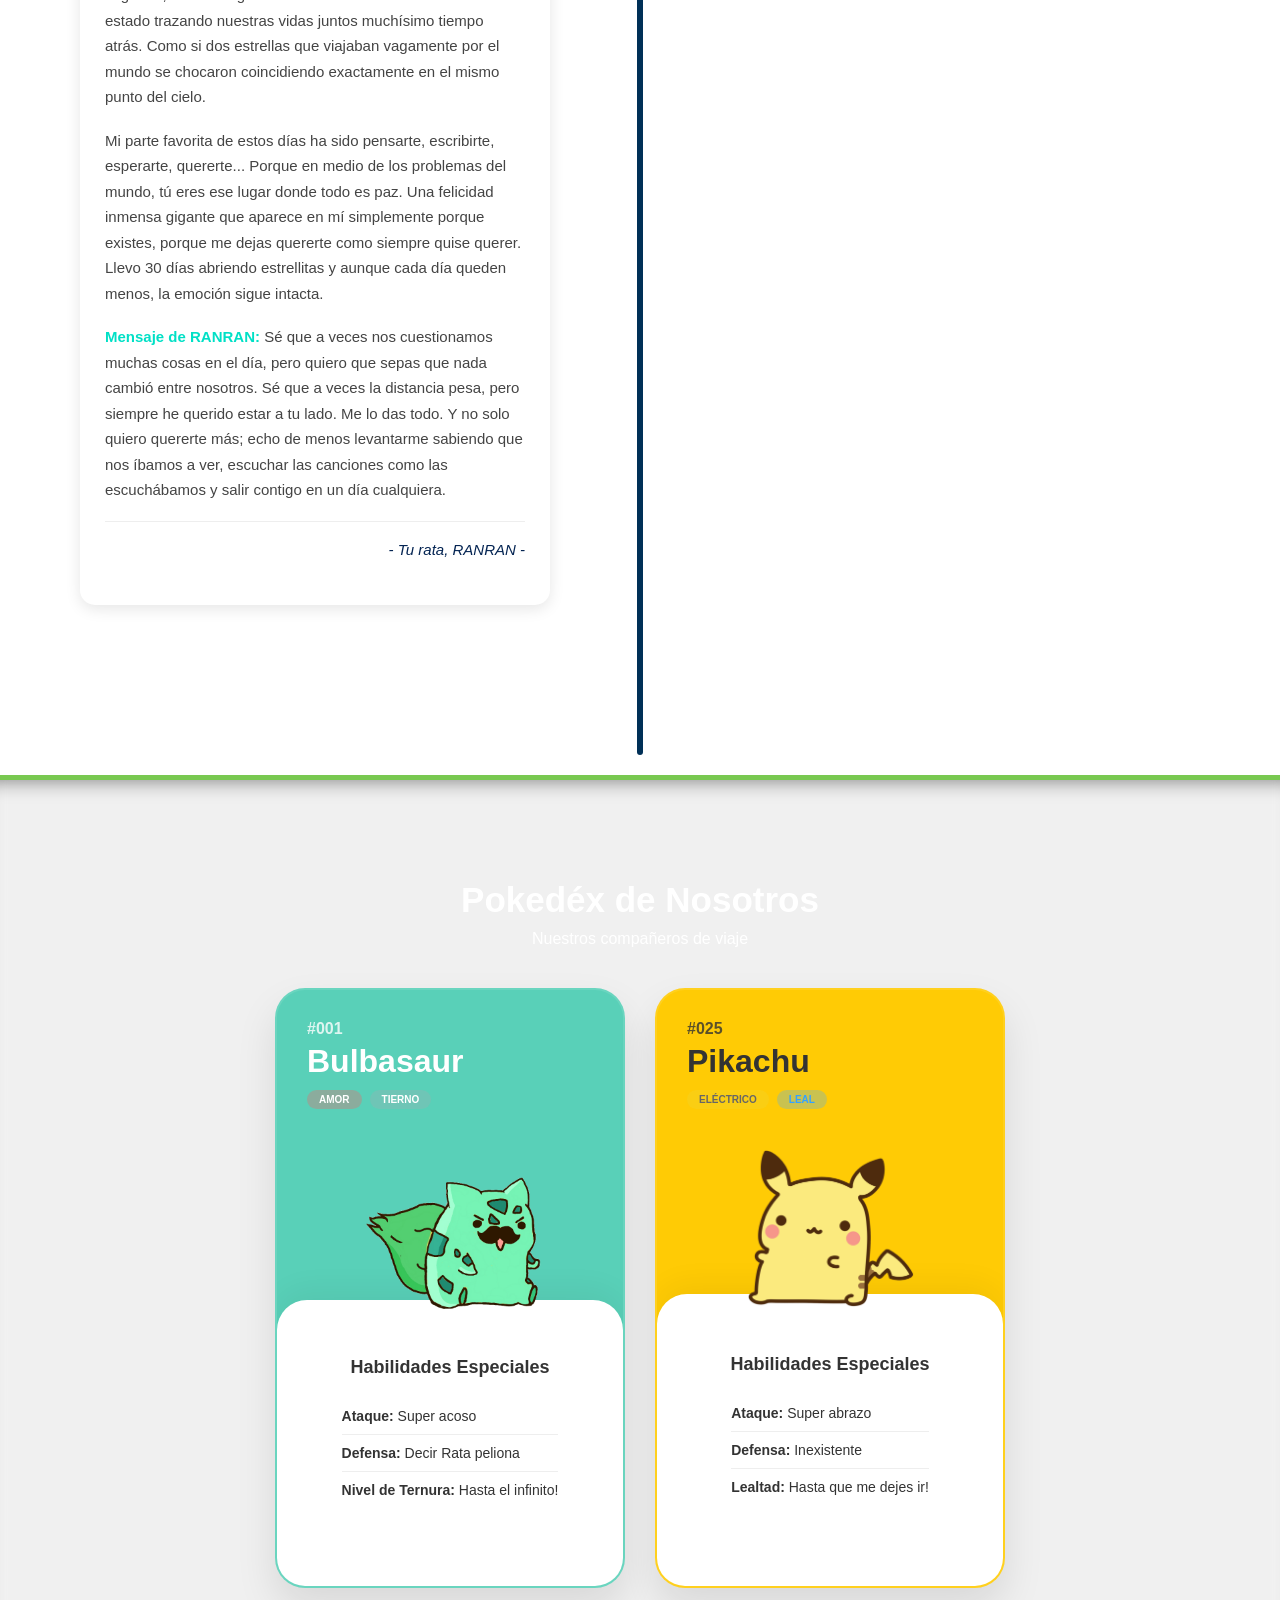
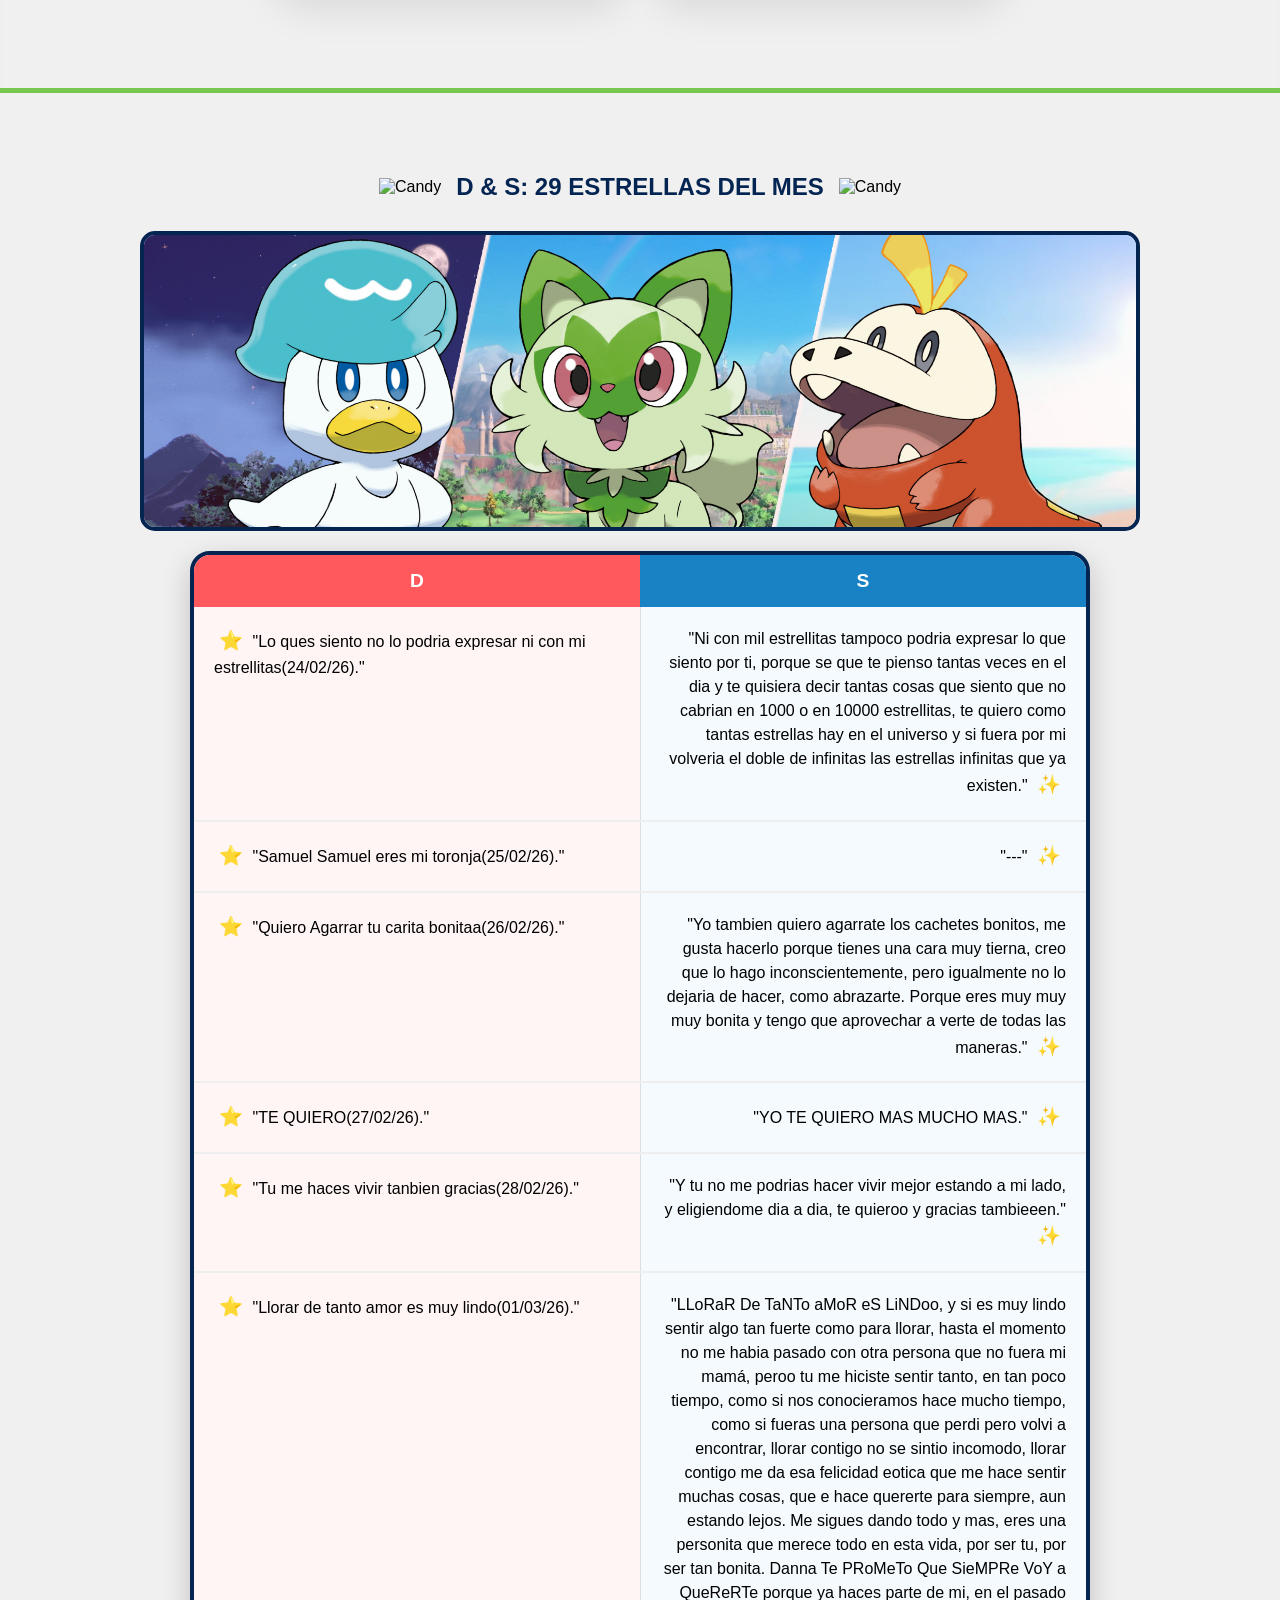
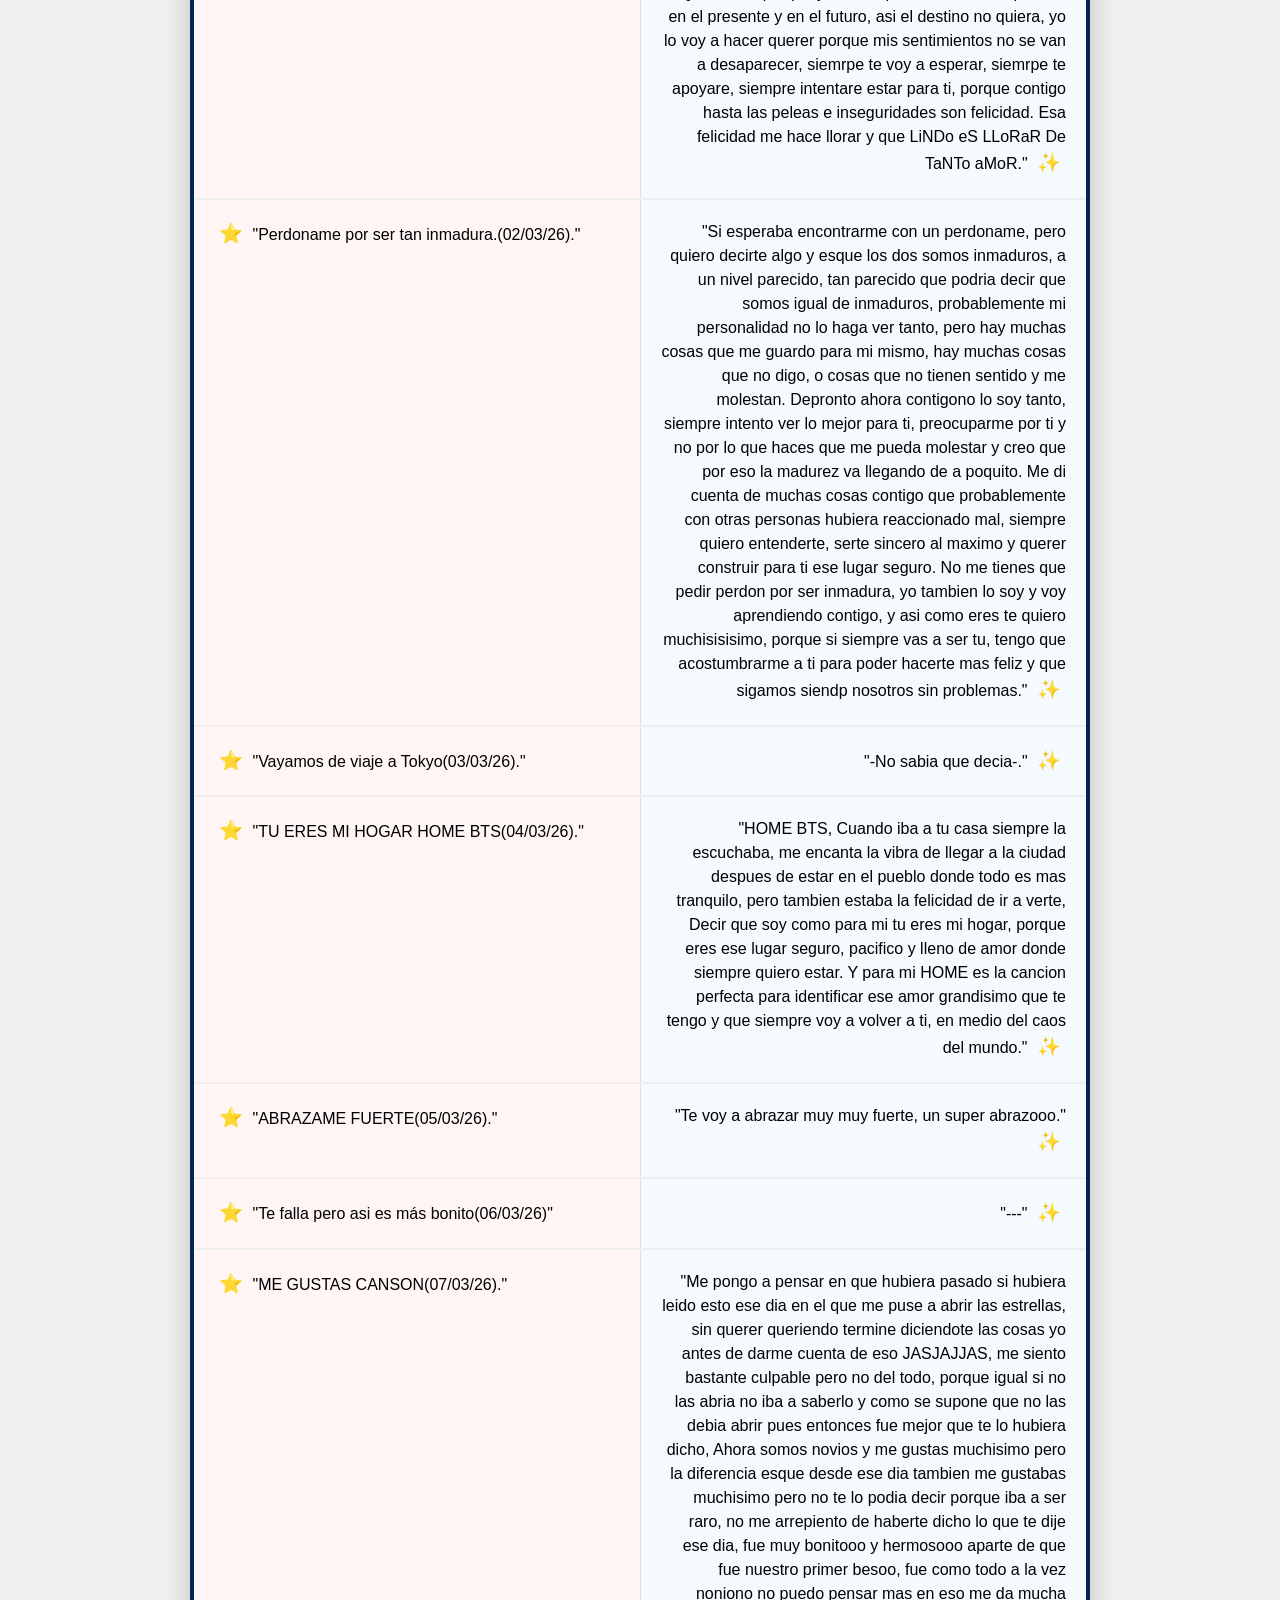
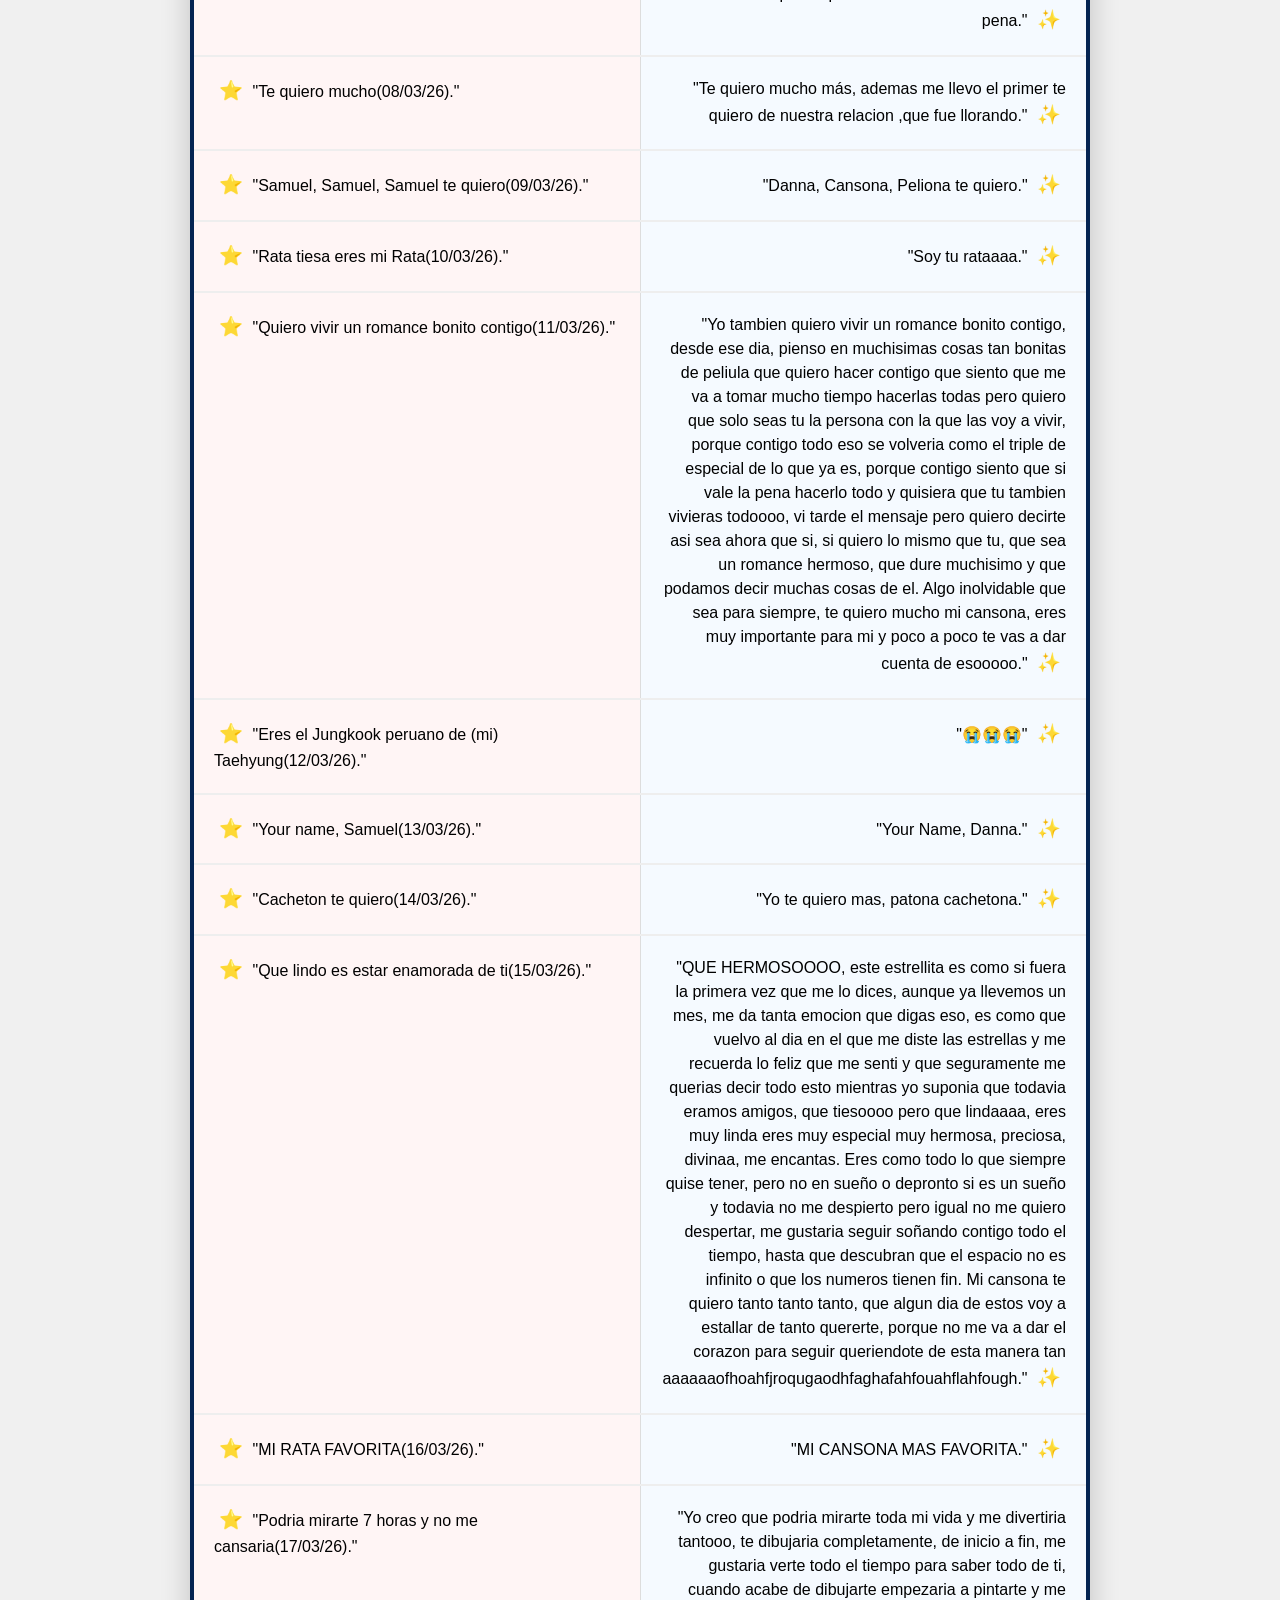
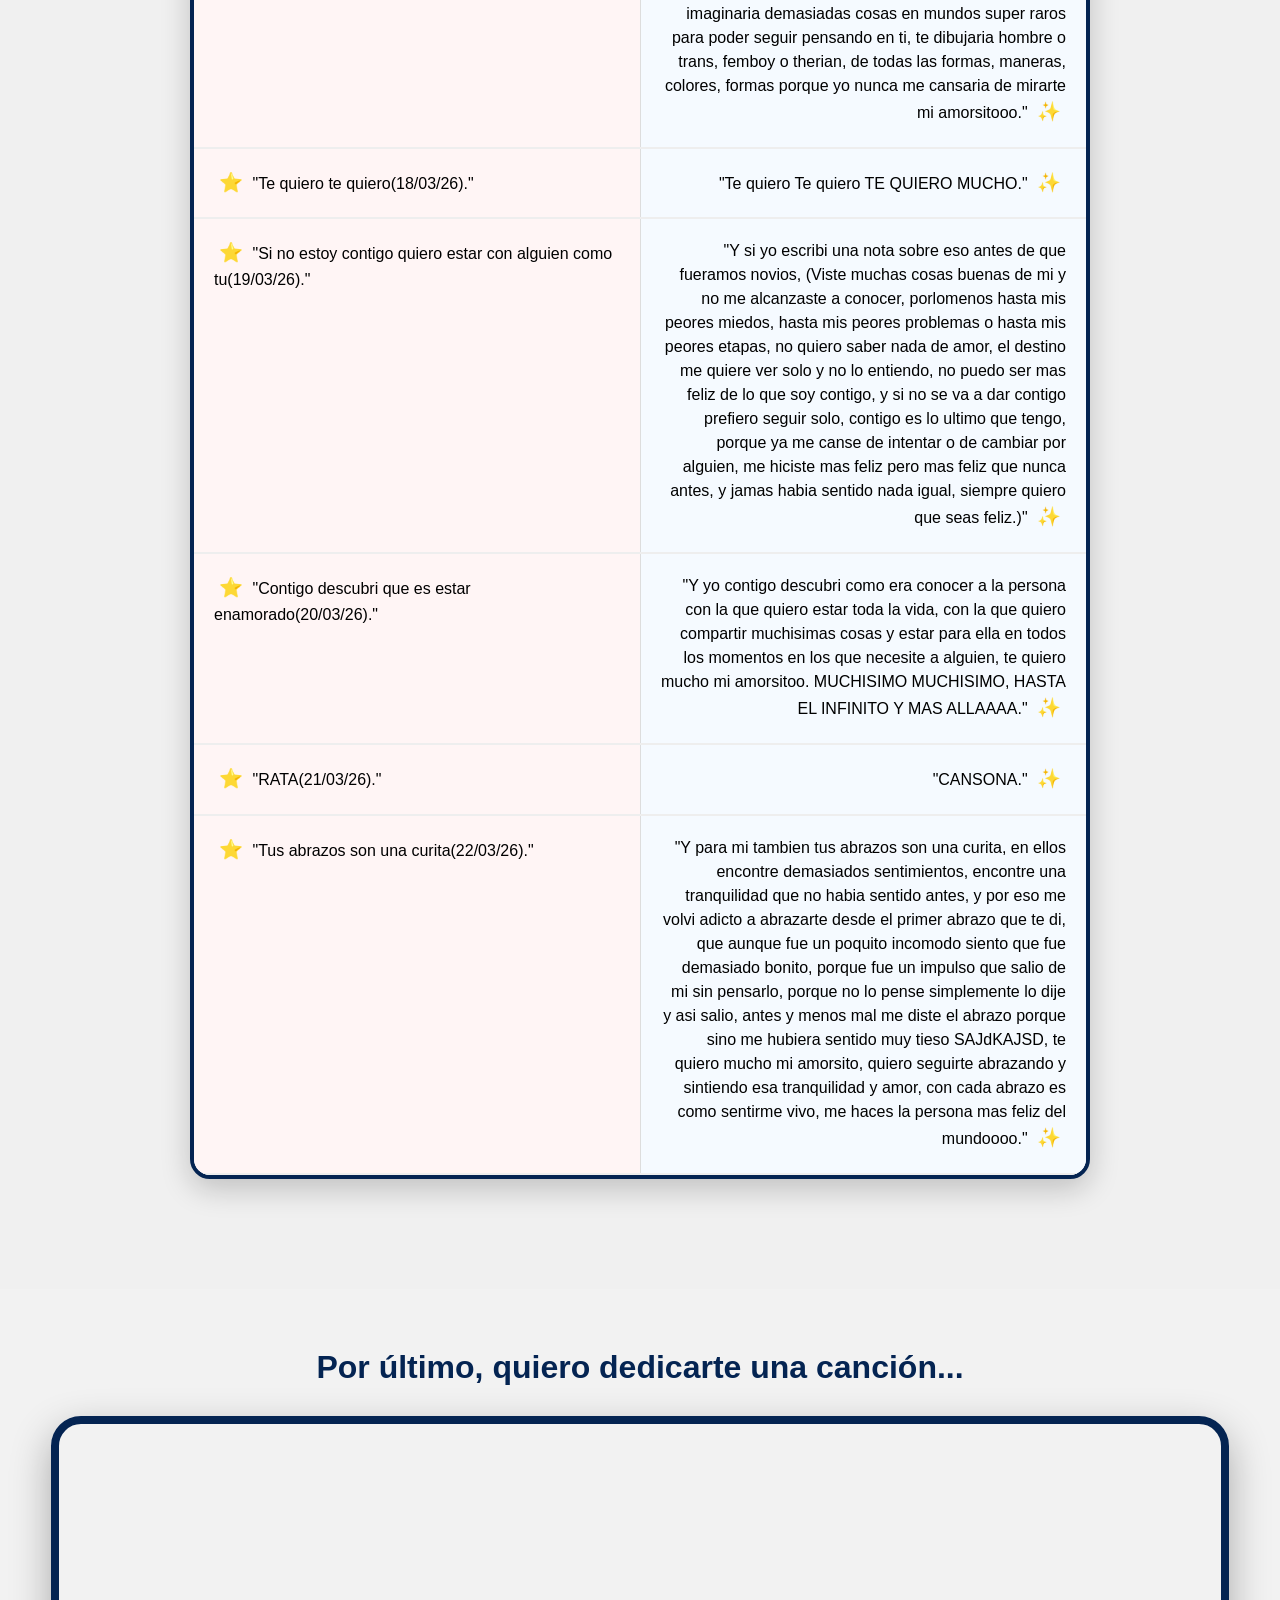
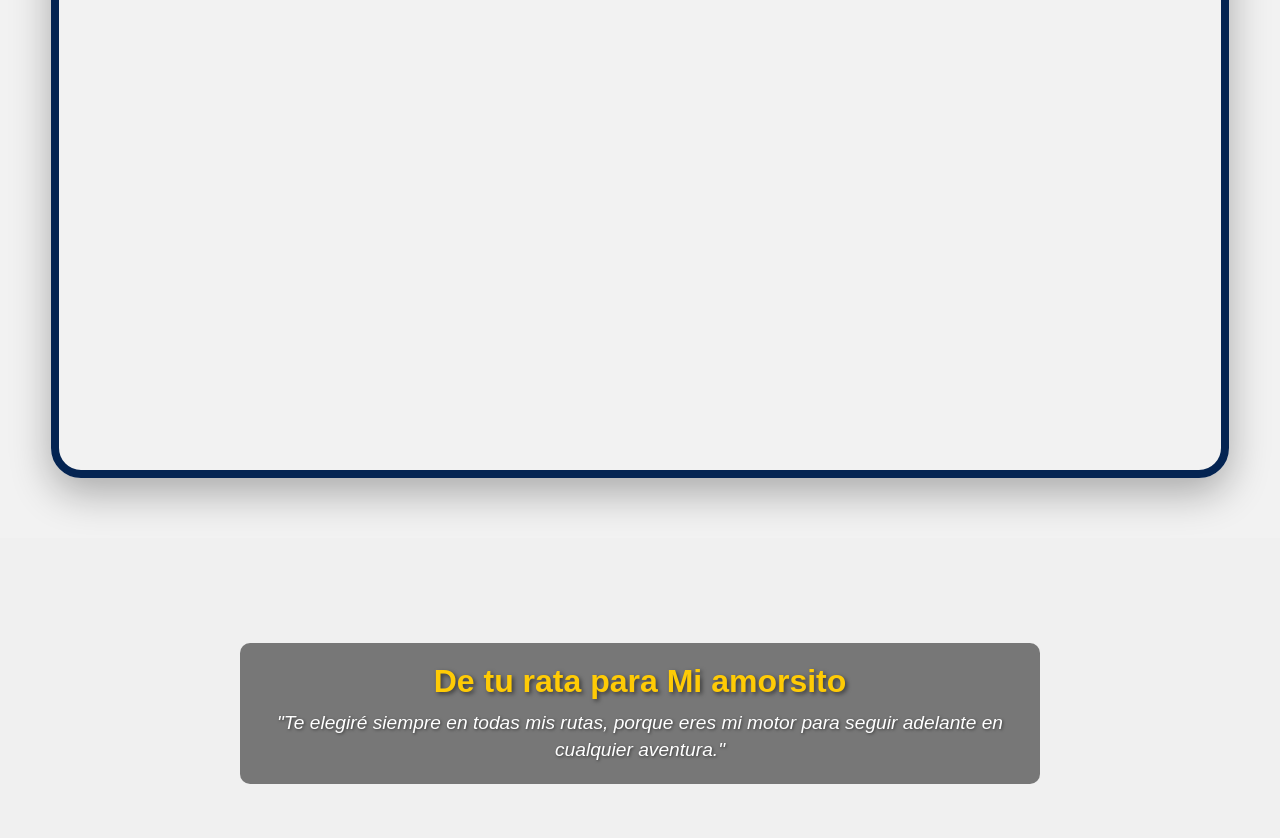
==== commit 6bcbca3d: "Add files via upload" ====
--- a/index.html
+++ b/index.html
@@ -494,13 +494,11 @@
     </div>
 
 <footer class="pokedex-footer">
-    <div class="footer-overlay">
-        <div class="footer-content">
-            <h2 class="footer-dedicatoria">De tu rata para Mi amorsito</h2>
-            <p class="footer-frase">
-                "Te elegiré siempre en todas mis rutas, porque eres mi motor para seguir adelante en cualquier aventura."
-            </p>
-        </div>
+    <div class="footer-content">
+        <h2 class="footer-dedicatoria">De tu rata para Mi amorsito</h2>
+        <p class="footer-frase">
+            "Te elegiré siempre en todas mis rutas, porque eres mi motor para seguir adelante en cualquier aventura."
+        </p>
     </div>
 </footer>
 </body>
--- a/Style.css
+++ b/Style.css
@@ -827,40 +827,37 @@
 .pokedex-footer {
     position: relative;
     width: 100%;
-    min-height: 400px; 
-    background-image: url('./pie-pagina.jpg'); 
-    background-size: cover; 
-    background-position: center; 
-    background-attachment: fixed; 
+    height: 250px; 
+    background-image: url('./tu-imagen-de-iniciales.jpg'); 
+    background-size: contain; 
+    background-position: center top; 
+    background-repeat: no-repeat;
+    background-color: #f0f0f0;
     margin-top: 50px;
     display: flex;
-    align-items: center;
-    justify-content: center;
-}
-.footer-overlay {
-    background: rgba(4, 36, 82, 0.6); 
-    width: 100%;
-    height: 100%;
-    display: flex;
-    align-items: center;
-    justify-content: center;
-    padding: 60px 20px;
+    align-items: center; 
+    justify-content: center; 
+    overflow: hidden; 
 }
 .footer-content {
     text-align: center;
-    color: white;
-    text-shadow: 2px 2px 10px rgba(0,0,0,0.5); 
+    color: white; 
+    background-color: rgba(0, 0, 0, 0.5); 
+    padding: 20px;
+    border-radius: 10px;
+    width: 80%;
+    max-width: 800px;
 }
 .footer-dedicatoria {
-    font-size: 2.5rem;
+    font-size: 2rem; 
     font-family: 'Pokemon Solid', sans-serif;
-    margin-bottom: 20px;
-    color: #ffcb05; 
+    margin-bottom: 10px;
+    color: #ffcb05;
+    text-shadow: 2px 2px 4px rgba(0,0,0,0.5);
 }
 .footer-frase {
-    font-size: 1.5rem;
+    font-size: 1.2rem; 
     font-style: italic;
-    max-width: 800px;
-    margin: 0 auto;
-    line-height: 1.6;
+    line-height: 1.4;
+    text-shadow: 1px 1px 3px rgba(0,0,0,0.5);
 }
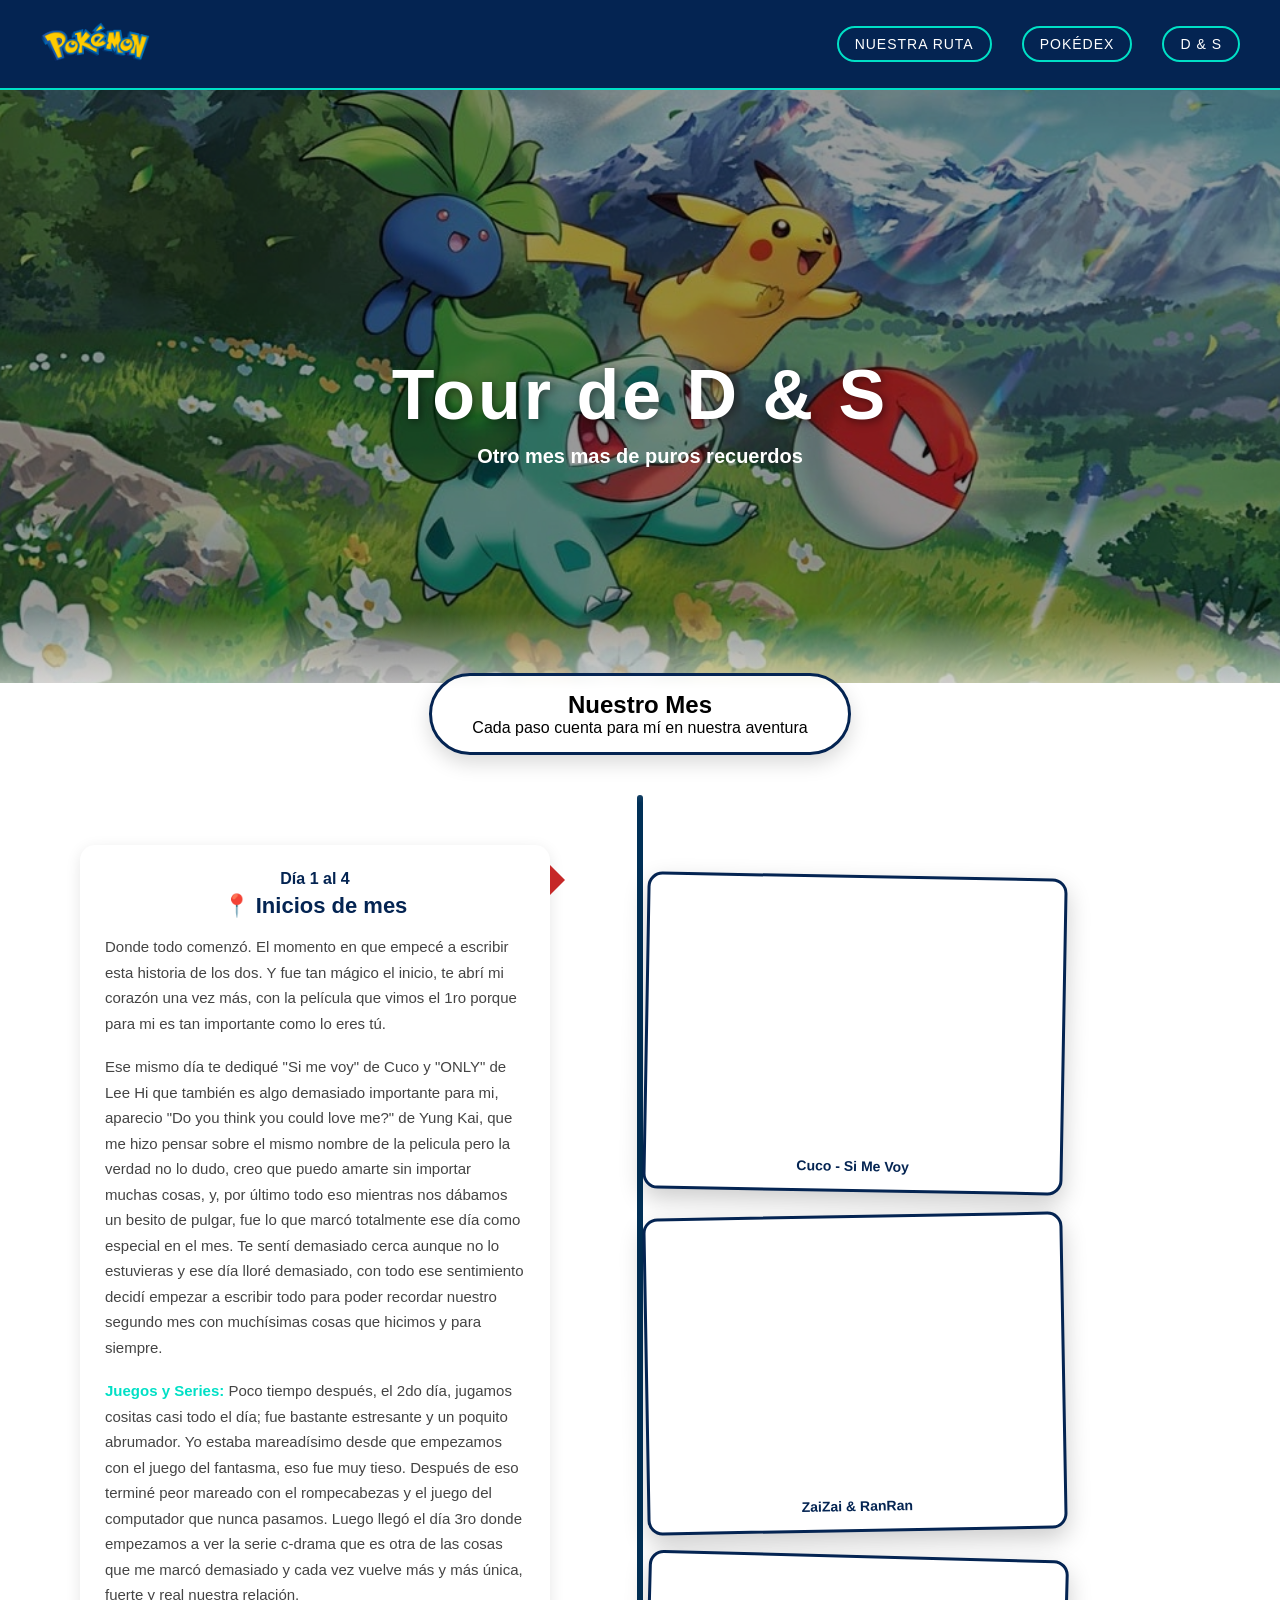
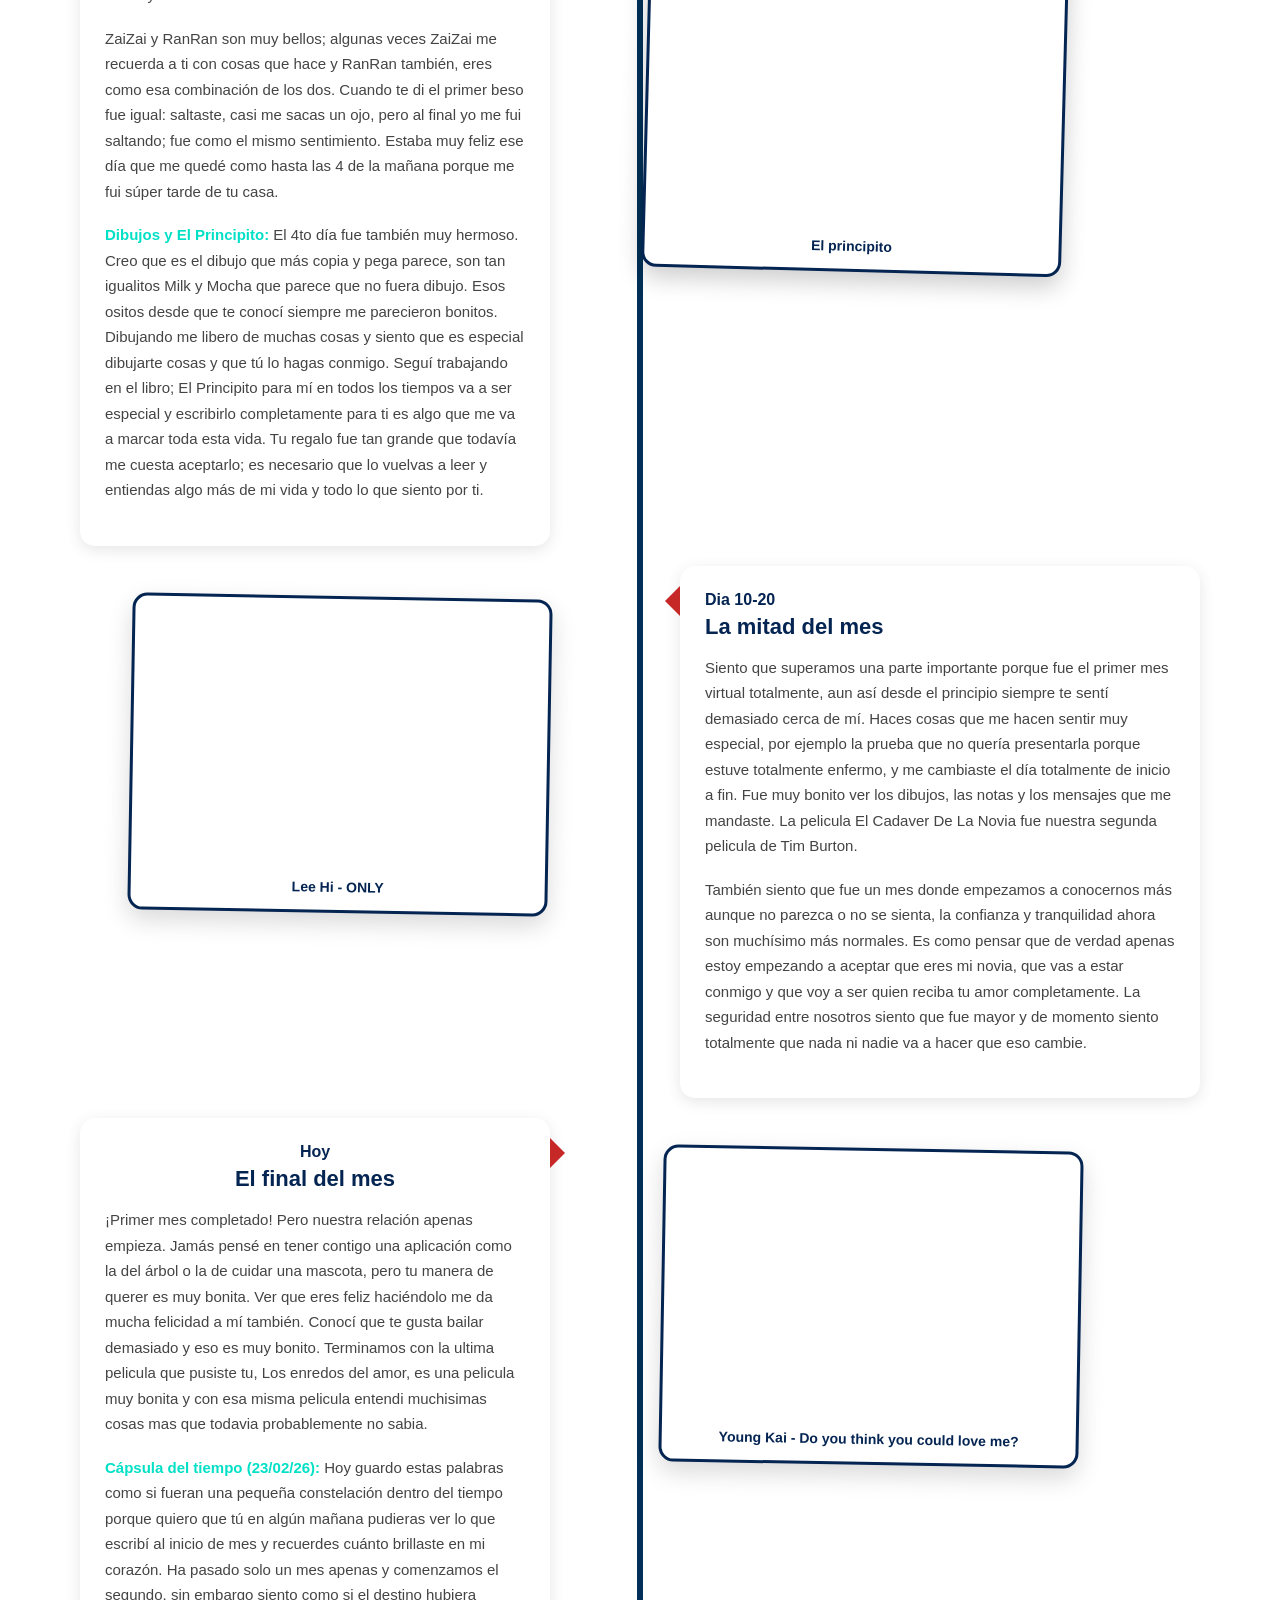
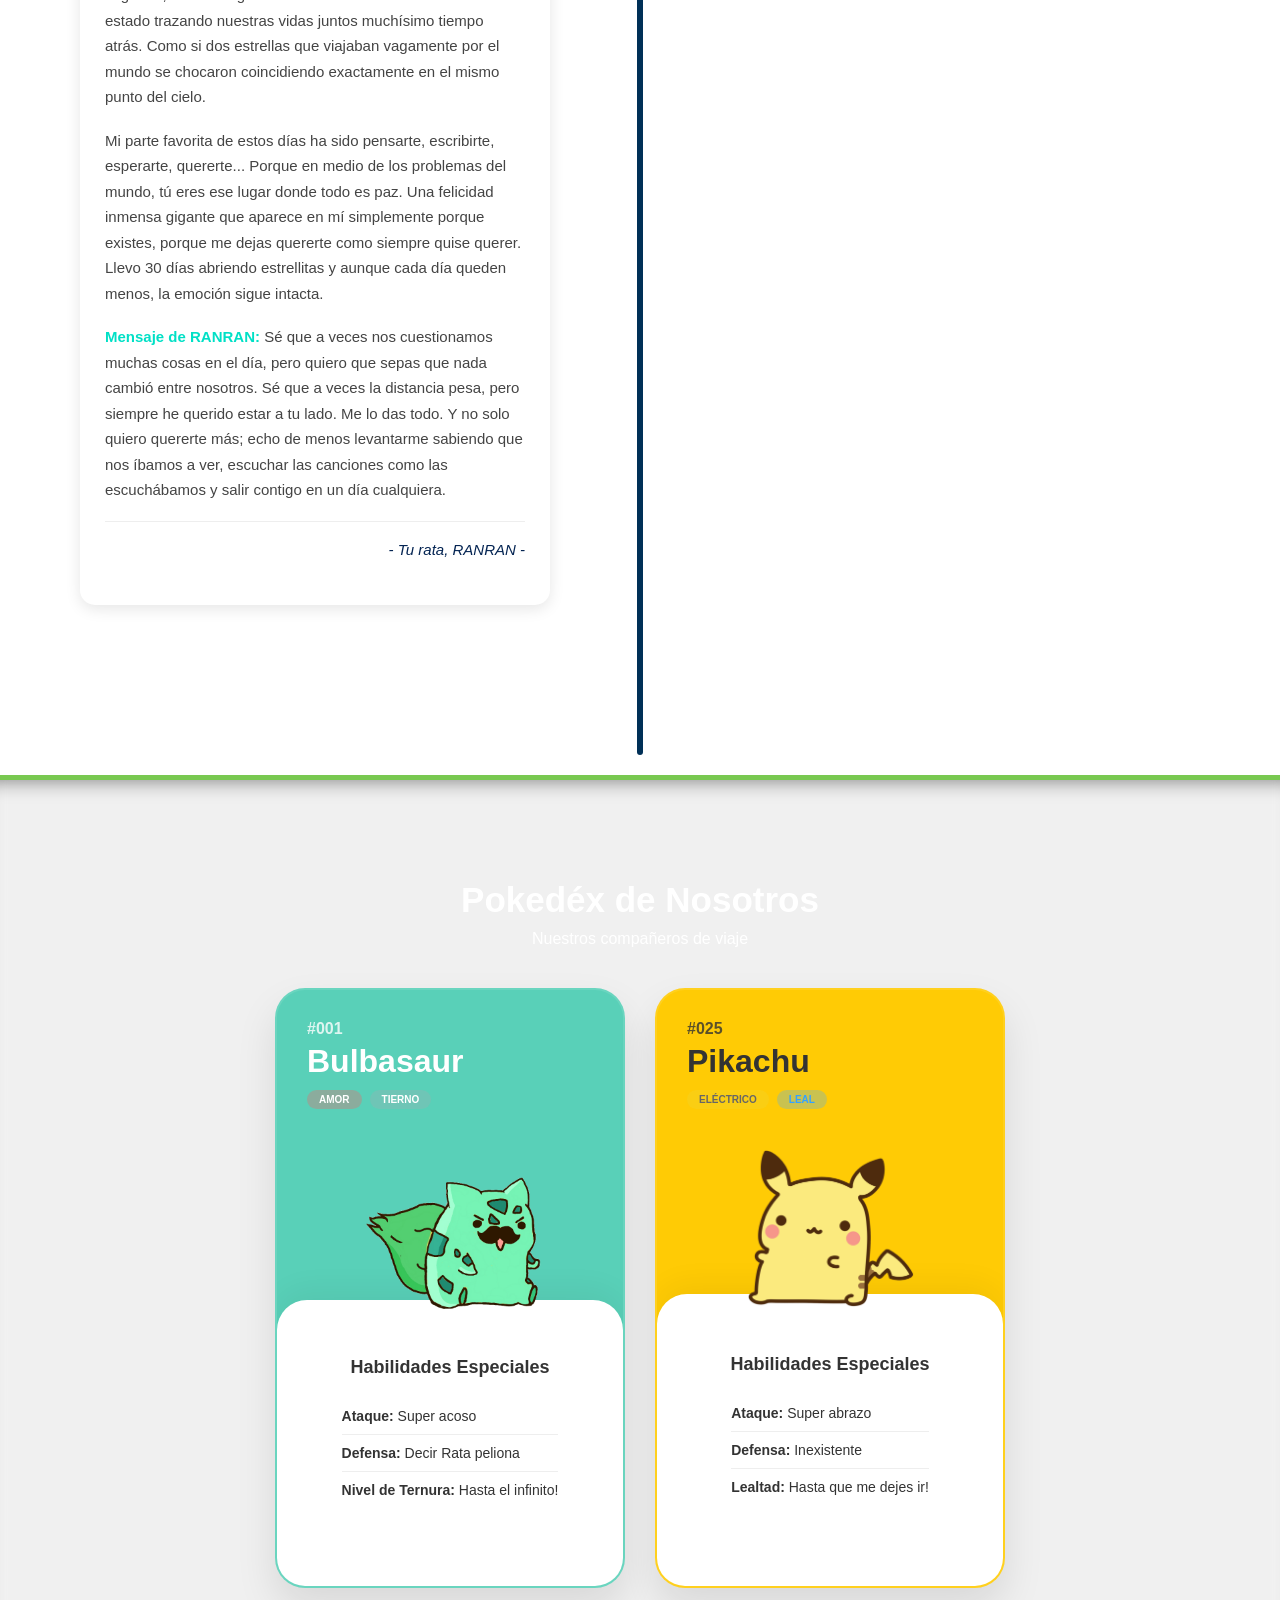
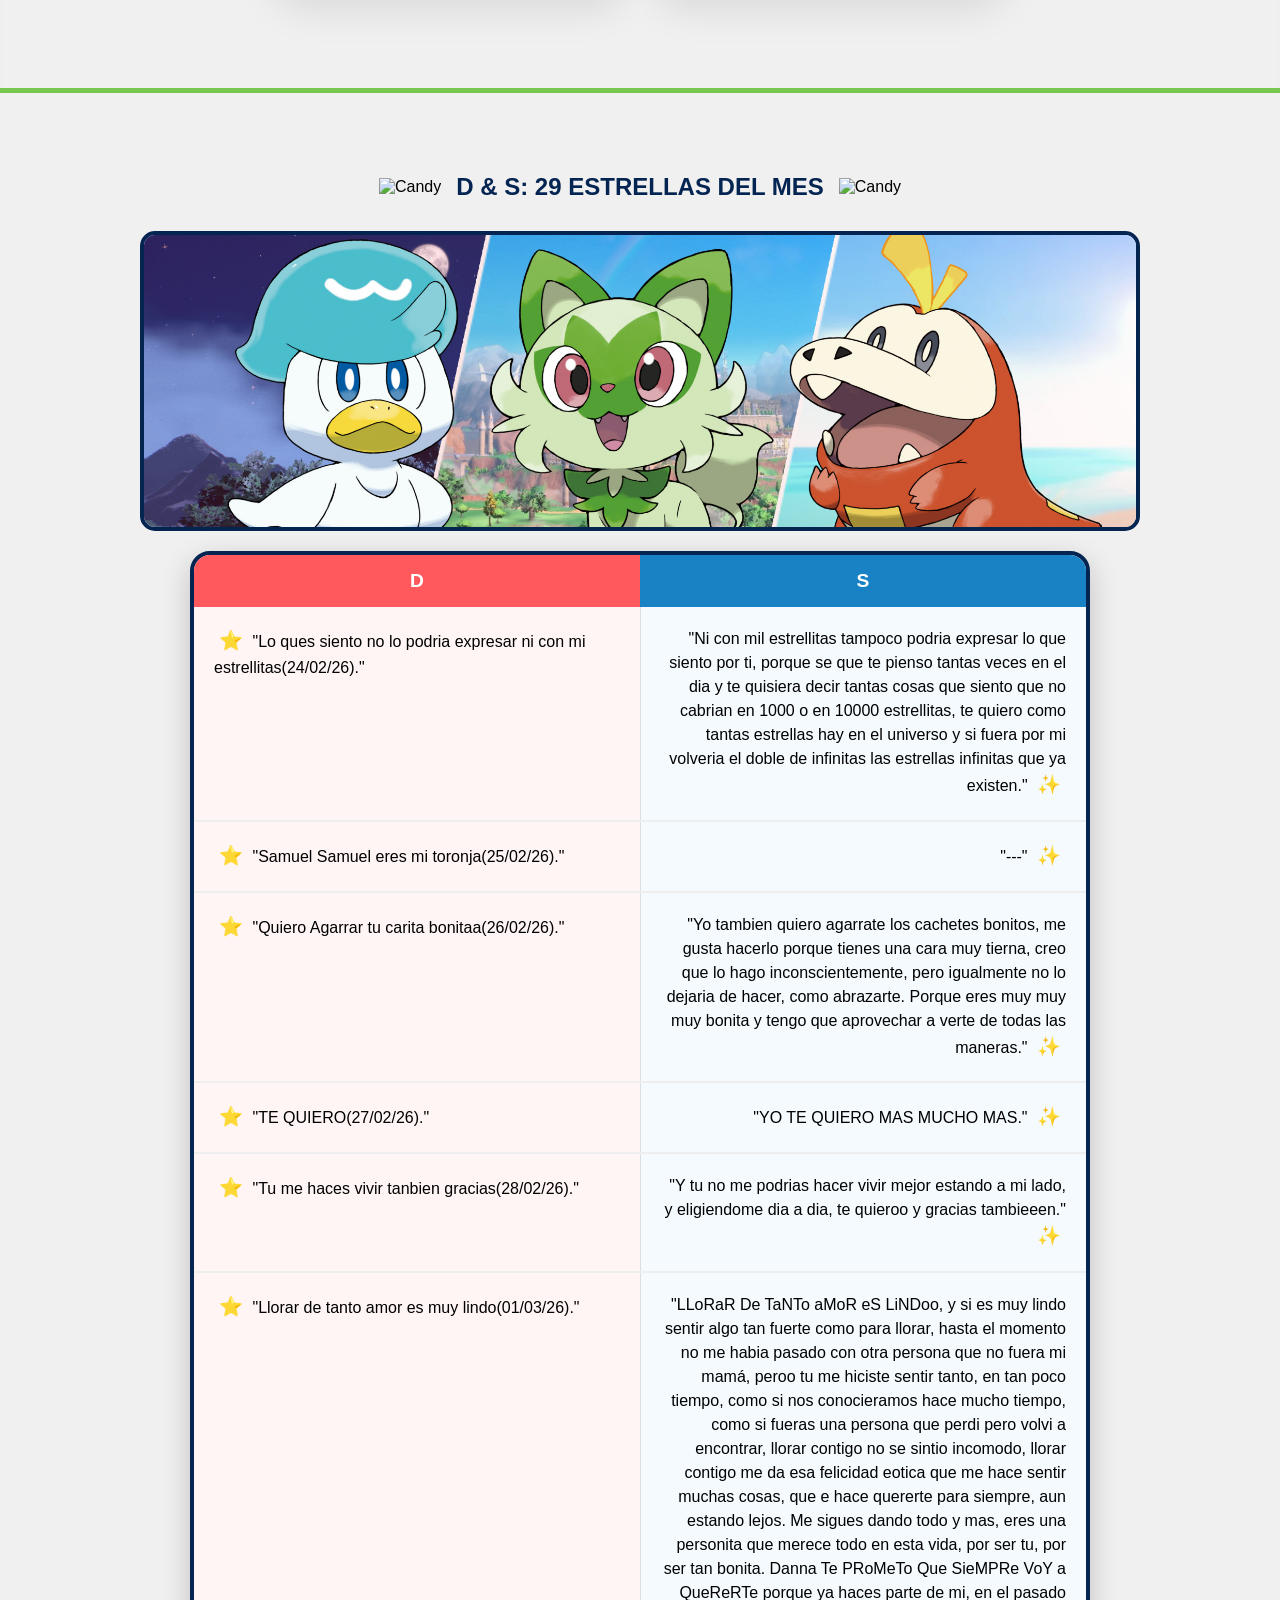
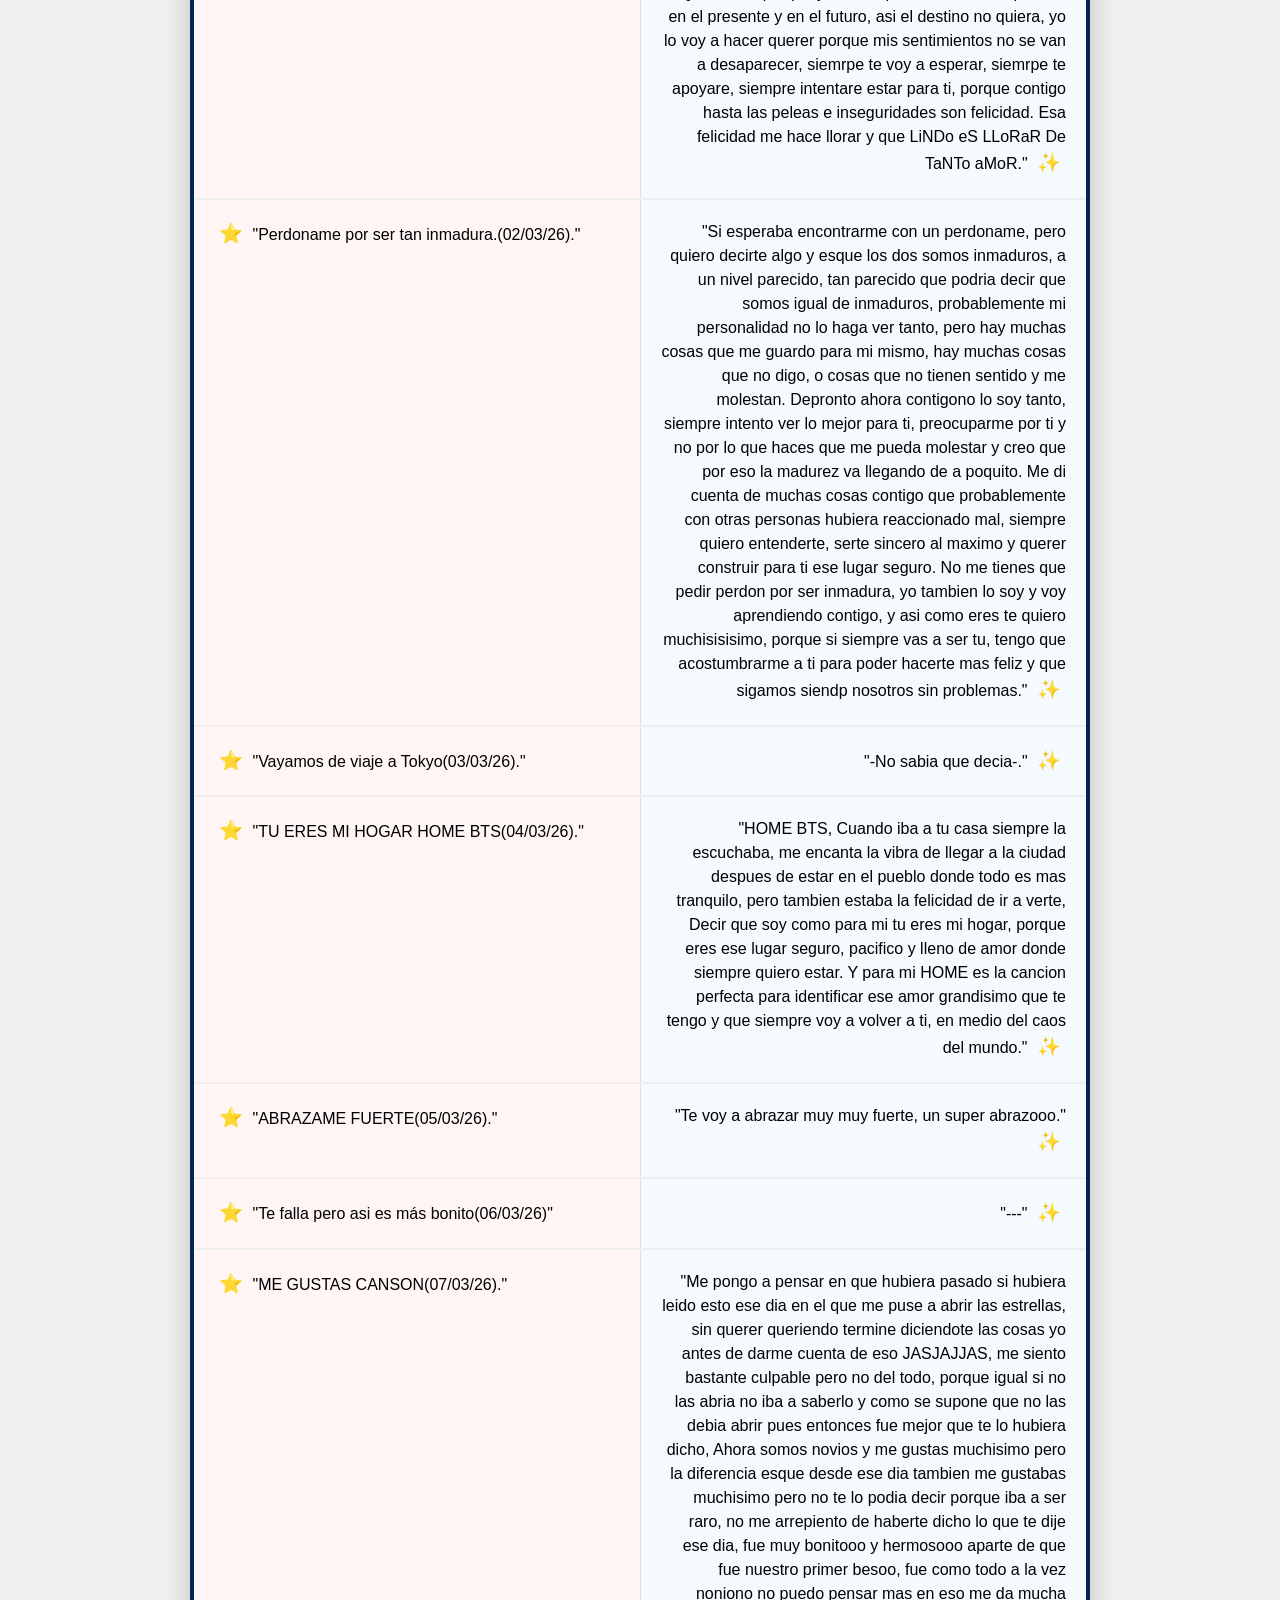
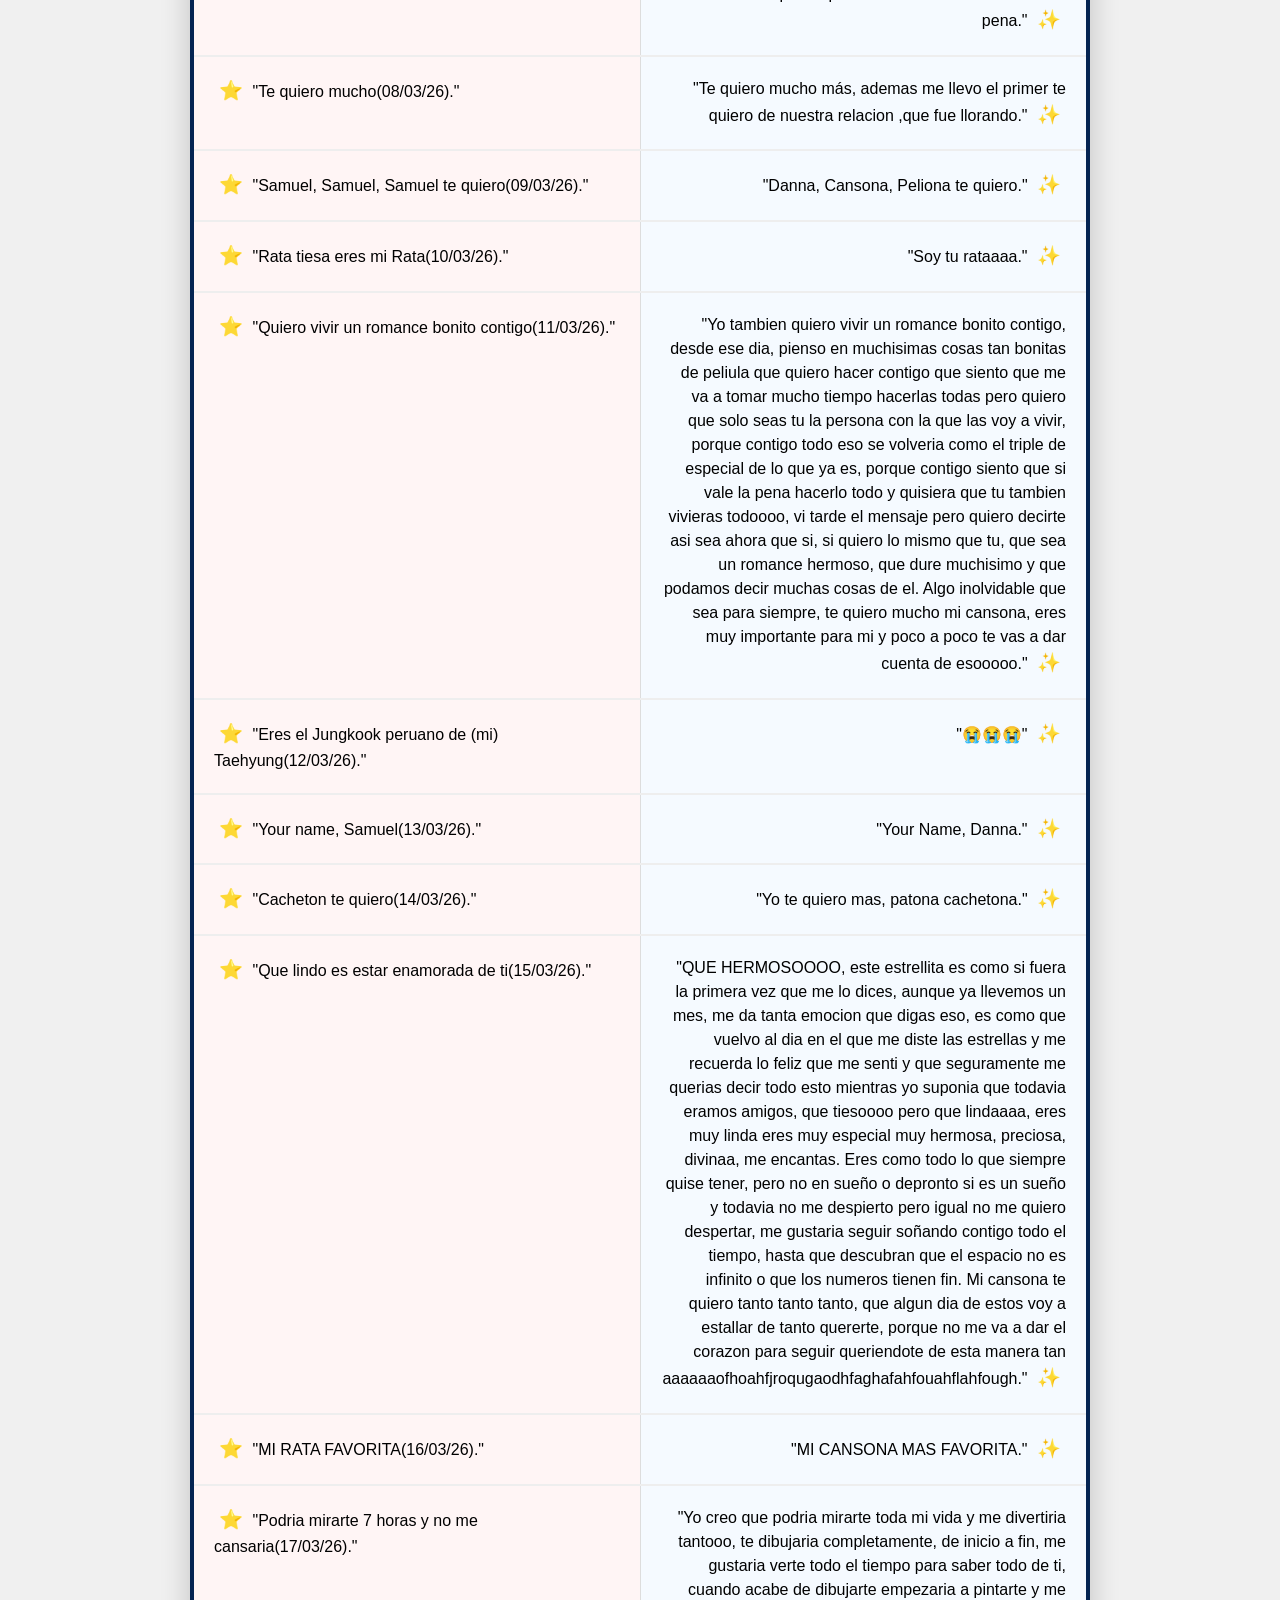
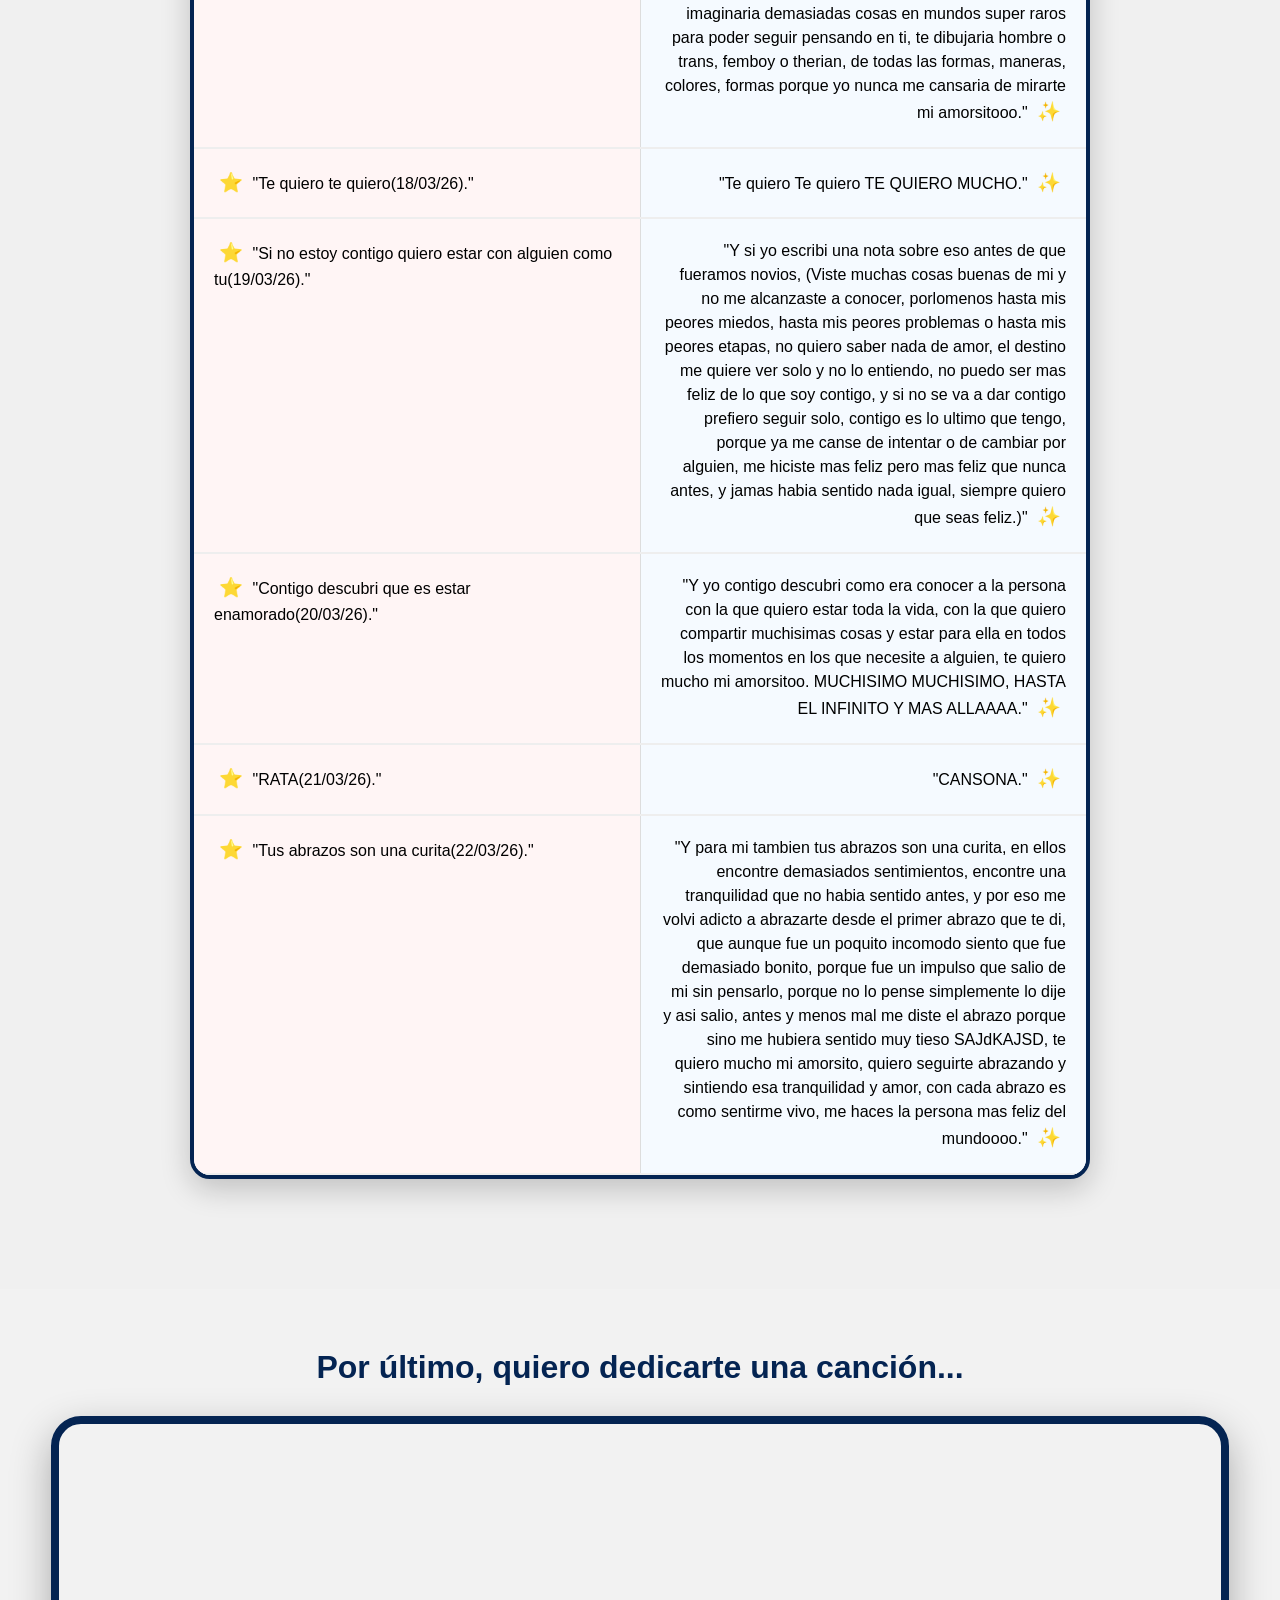
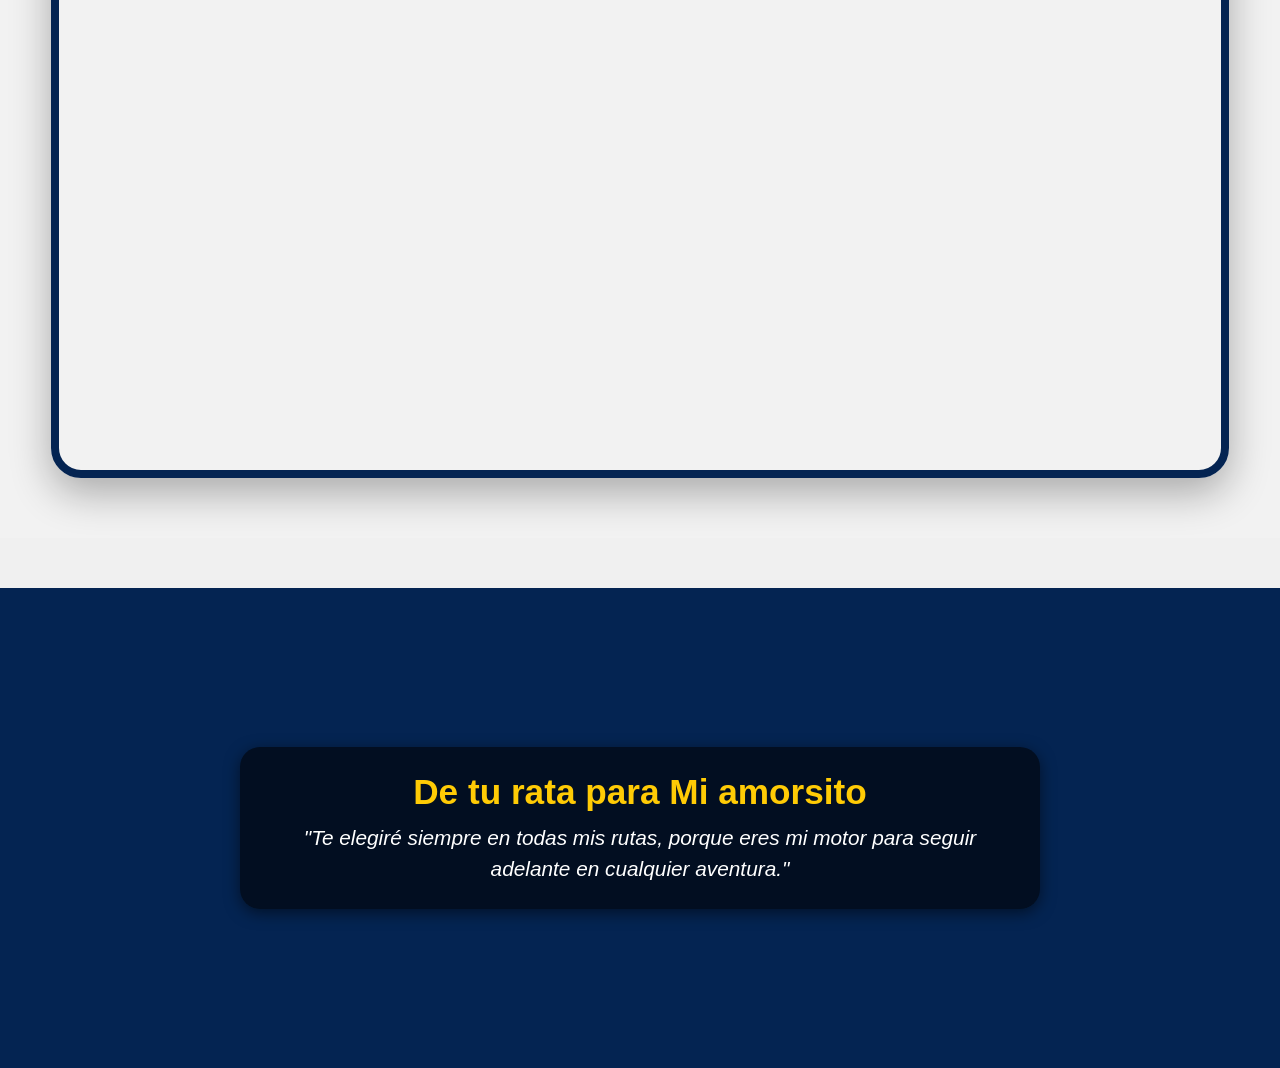
==== commit 1e2ae8e3: "Add files via upload" ====
--- a/index.html
+++ b/index.html
@@ -493,12 +493,14 @@
         </div>
     </div>
 
-<footer class="pokedex-footer">
-    <div class="footer-content">
-        <h2 class="footer-dedicatoria">De tu rata para Mi amorsito</h2>
-        <p class="footer-frase">
-            "Te elegiré siempre en todas mis rutas, porque eres mi motor para seguir adelante en cualquier aventura."
-        </p>
+<footer class="pokedex-footer-final">
+    <div class="footer-container">
+        <div class="footer-text-overlay">
+            <h2 class="footer-dedicatoria">De tu rata para Mi amorsito</h2>
+            <p class="footer-frase">
+                "Te elegiré siempre en todas mis rutas, porque eres mi motor para seguir adelante en cualquier aventura."
+            </p>
+        </div>
     </div>
 </footer>
 </body>
--- a/Style.css
+++ b/Style.css
@@ -793,71 +793,71 @@
     padding-top: 80px; 
     position: relative;
 }
-/* Contenedor de la dedicatoria final */
 .dedicatoria-final {
     text-align: center;
     padding: 60px 20px;
     background: rgba(255, 255, 255, 0.1);
     margin-top: 50px;
 }
-
 .dedicatoria-final h3 {
     font-size: 2rem;
     color: #042452;
     margin-bottom: 30px;
-    font-family: 'Pokemon Solid', sans-serif; /* O la que uses en tus títulos */
-}
-
-/* El video casi al tamaño de la página */
+    font-family: 'Pokemon Solid', sans-serif;
+}
 .video-gigante {
     width: 95%;
-    max-width: 1200px; /* Tamaño máximo para que no se rompa en pantallas muy grandes */
+    max-width: 1200px; 
     margin: 0 auto;
-    aspect-ratio: 16 / 9; /* Mantiene la forma de video de YouTube */
+    aspect-ratio: 16 / 9; 
     border: 8px solid #042452;
     border-radius: 30px;
     box-shadow: 0 15px 40px rgba(0,0,0,0.3);
     overflow: hidden;
 }
-
 .video-gigante iframe {
     width: 100%;
     height: 100%;
 }
-.pokedex-footer {
-    position: relative;
-    width: 100%;
-    height: 250px; 
-    background-image: url('./tu-imagen-de-iniciales.jpg'); 
+.pokedex-footer-final {
+    width: 100%; 
+    background-color: #042452; 
+    margin-top: 50px;
+    padding: 40px 0; 
+    display: flex;
+    justify-content: center;
+}
+.footer-container {
+    width: 100%;
+    max-width: 1000px;
+    height: 400px; 
+    background-image: url('./iniciales-pokemon.jpg'); 
     background-size: contain; 
-    background-position: center top; 
+    background-position: center bottom; 
     background-repeat: no-repeat;
-    background-color: #f0f0f0;
-    margin-top: 50px;
-    display: flex;
-    align-items: center; 
-    justify-content: center; 
-    overflow: hidden; 
-}
-.footer-content {
-    text-align: center;
-    color: white; 
-    background-color: rgba(0, 0, 0, 0.5); 
-    padding: 20px;
-    border-radius: 10px;
+    
+    position: relative;
+    display: flex;
+    align-items: center;
+    justify-content: center;
+}
+.footer-text-overlay {
+    background: rgba(0, 0, 0, 0.6); 
+    padding: 25px;
+    border-radius: 20px;
+    text-align: center;
+    color: white;
     width: 80%;
-    max-width: 800px;
+    box-shadow: 0 4px 15px rgba(0,0,0,0.5);
 }
 .footer-dedicatoria {
-    font-size: 2rem; 
+    font-size: 2.2rem;
+    color: #ffcb05; 
+    margin-bottom: 10px;
     font-family: 'Pokemon Solid', sans-serif;
-    margin-bottom: 10px;
-    color: #ffcb05;
-    text-shadow: 2px 2px 4px rgba(0,0,0,0.5);
 }
 .footer-frase {
-    font-size: 1.2rem; 
+    font-size: 1.3rem;
     font-style: italic;
-    line-height: 1.4;
-    text-shadow: 1px 1px 3px rgba(0,0,0,0.5);
+    line-height: 1.5;
 }
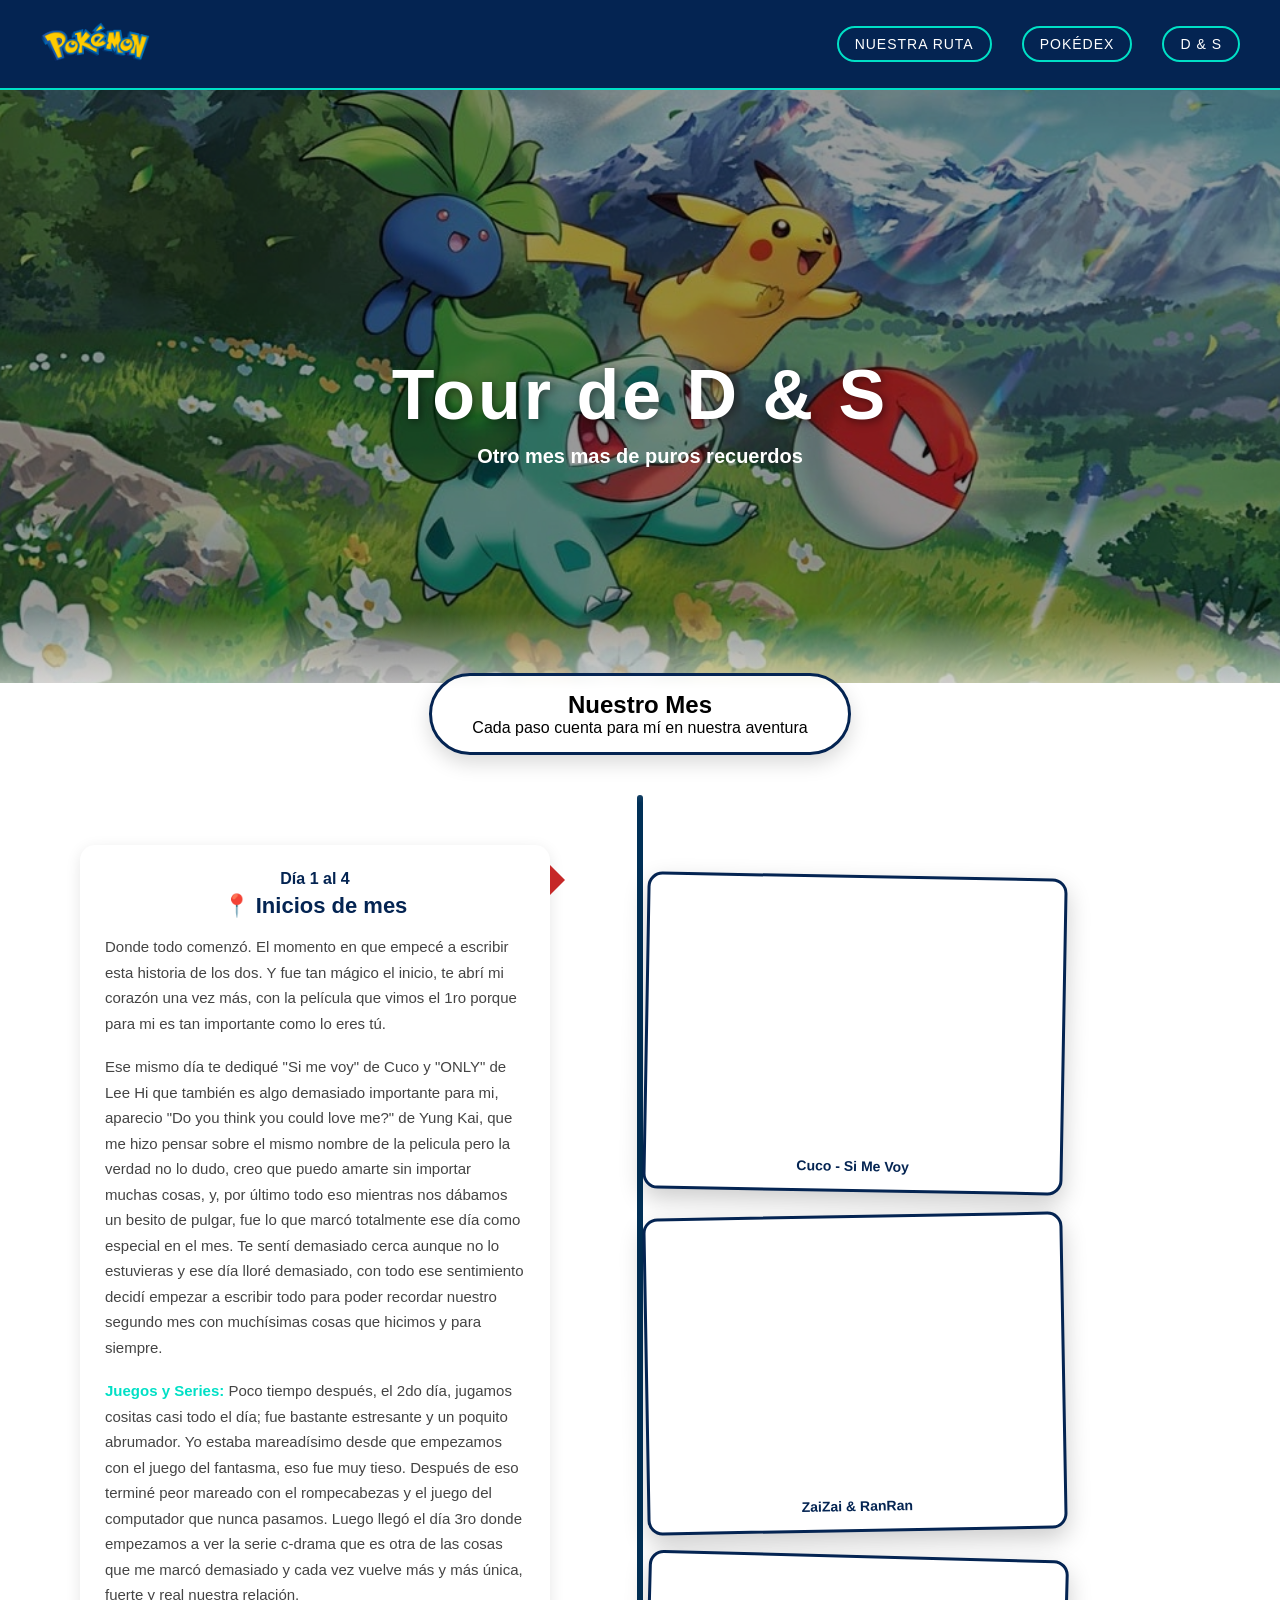
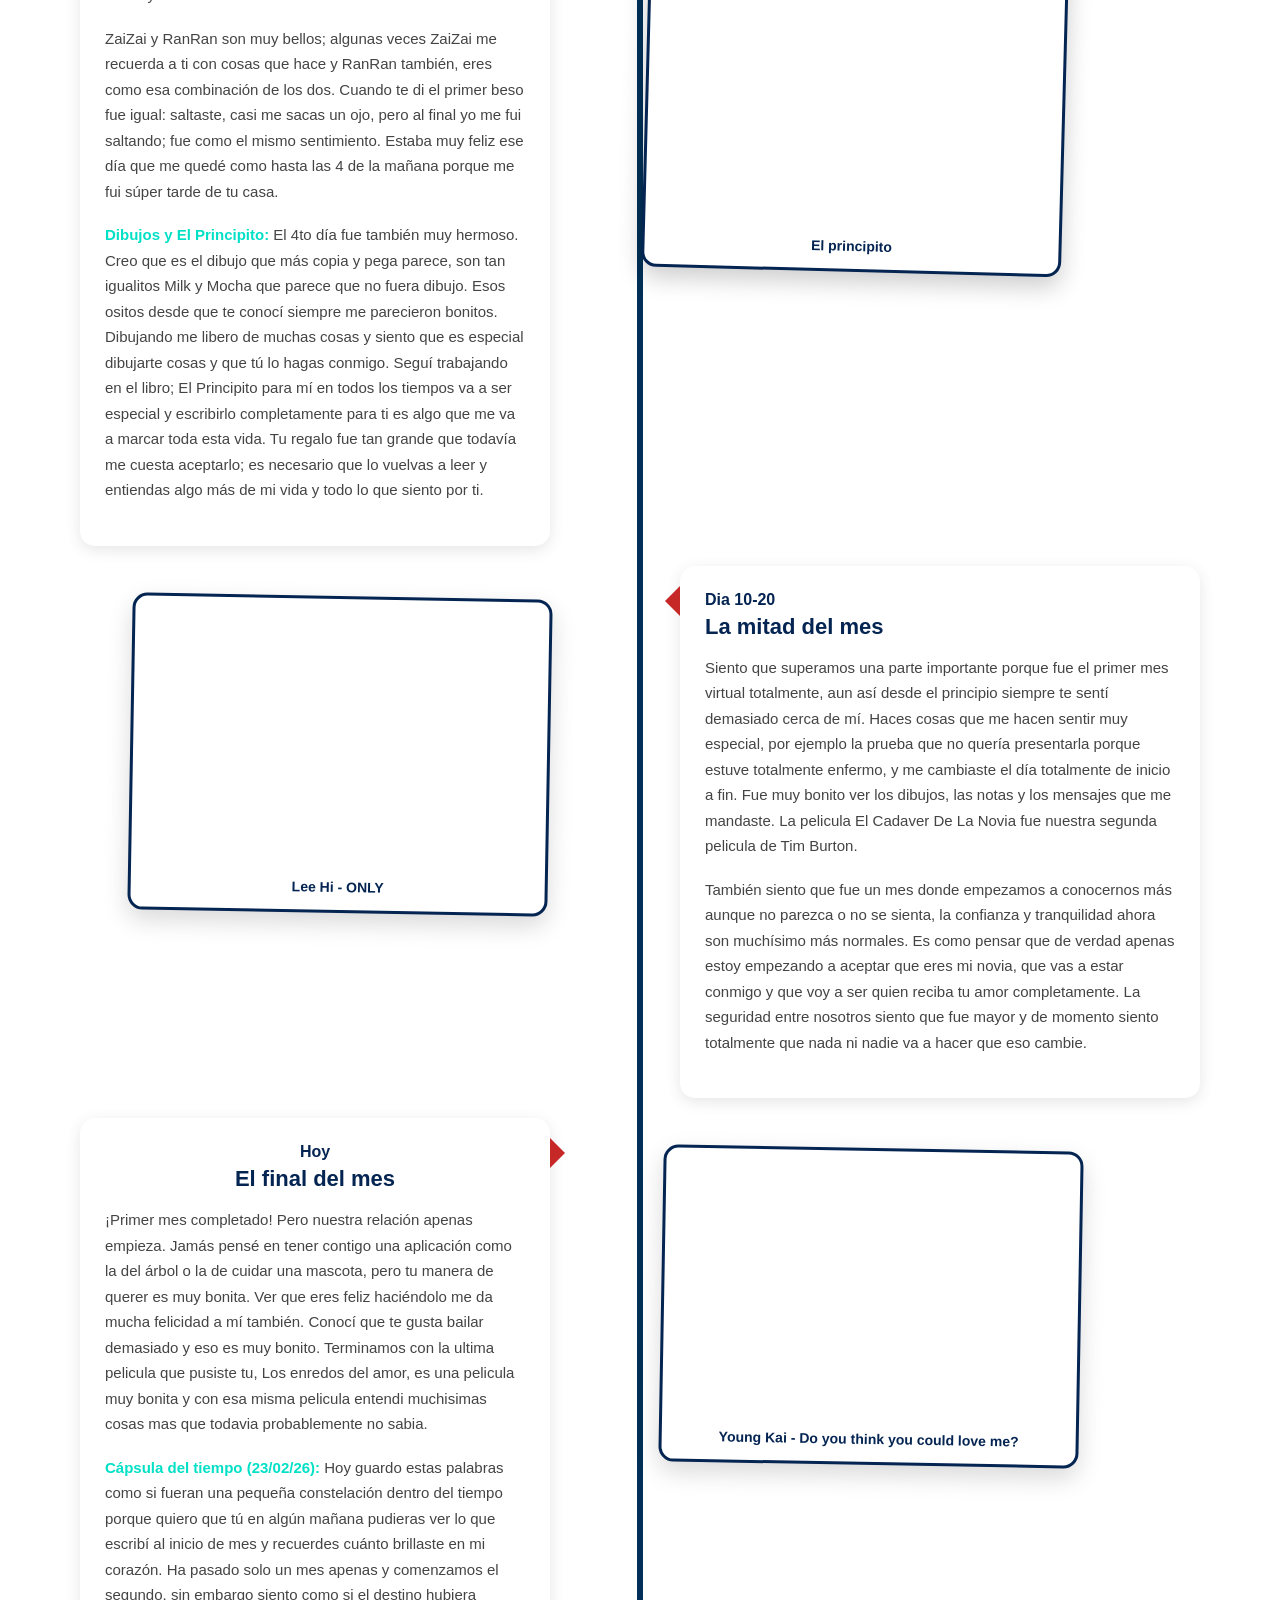
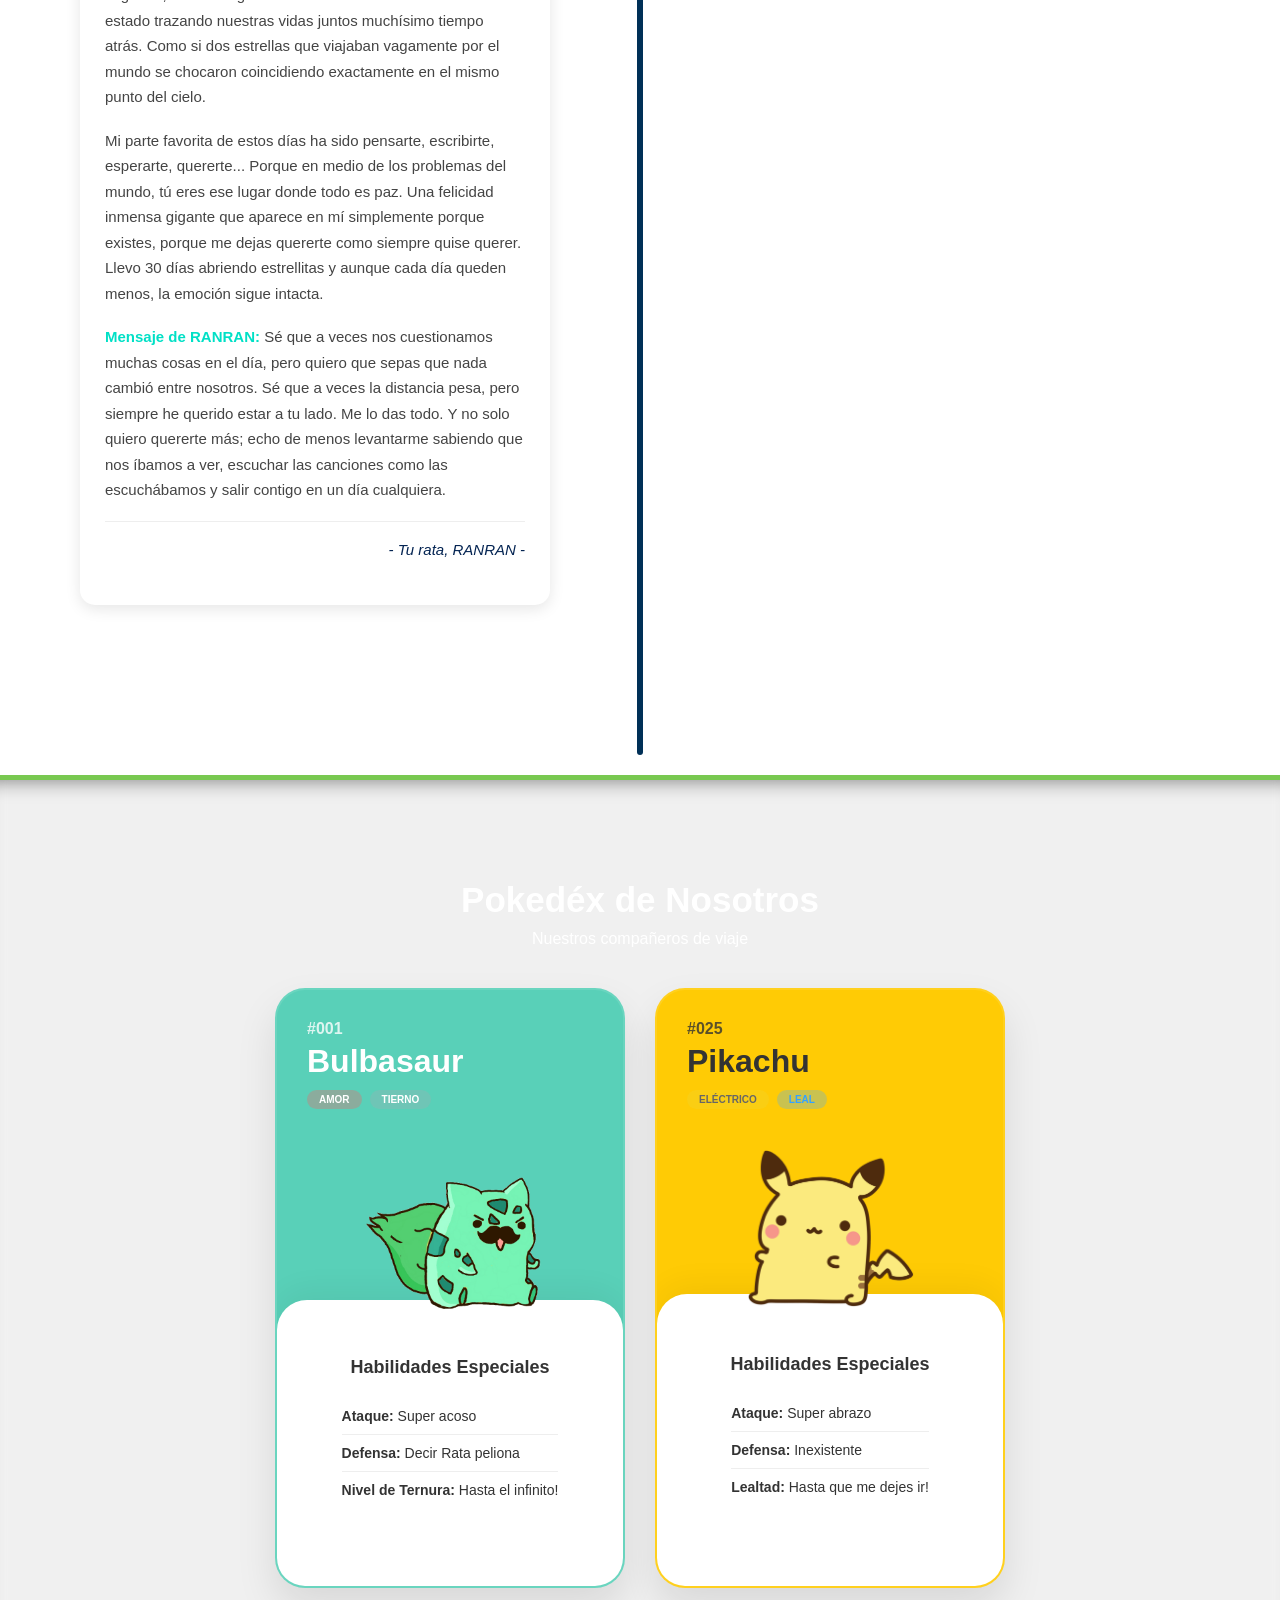
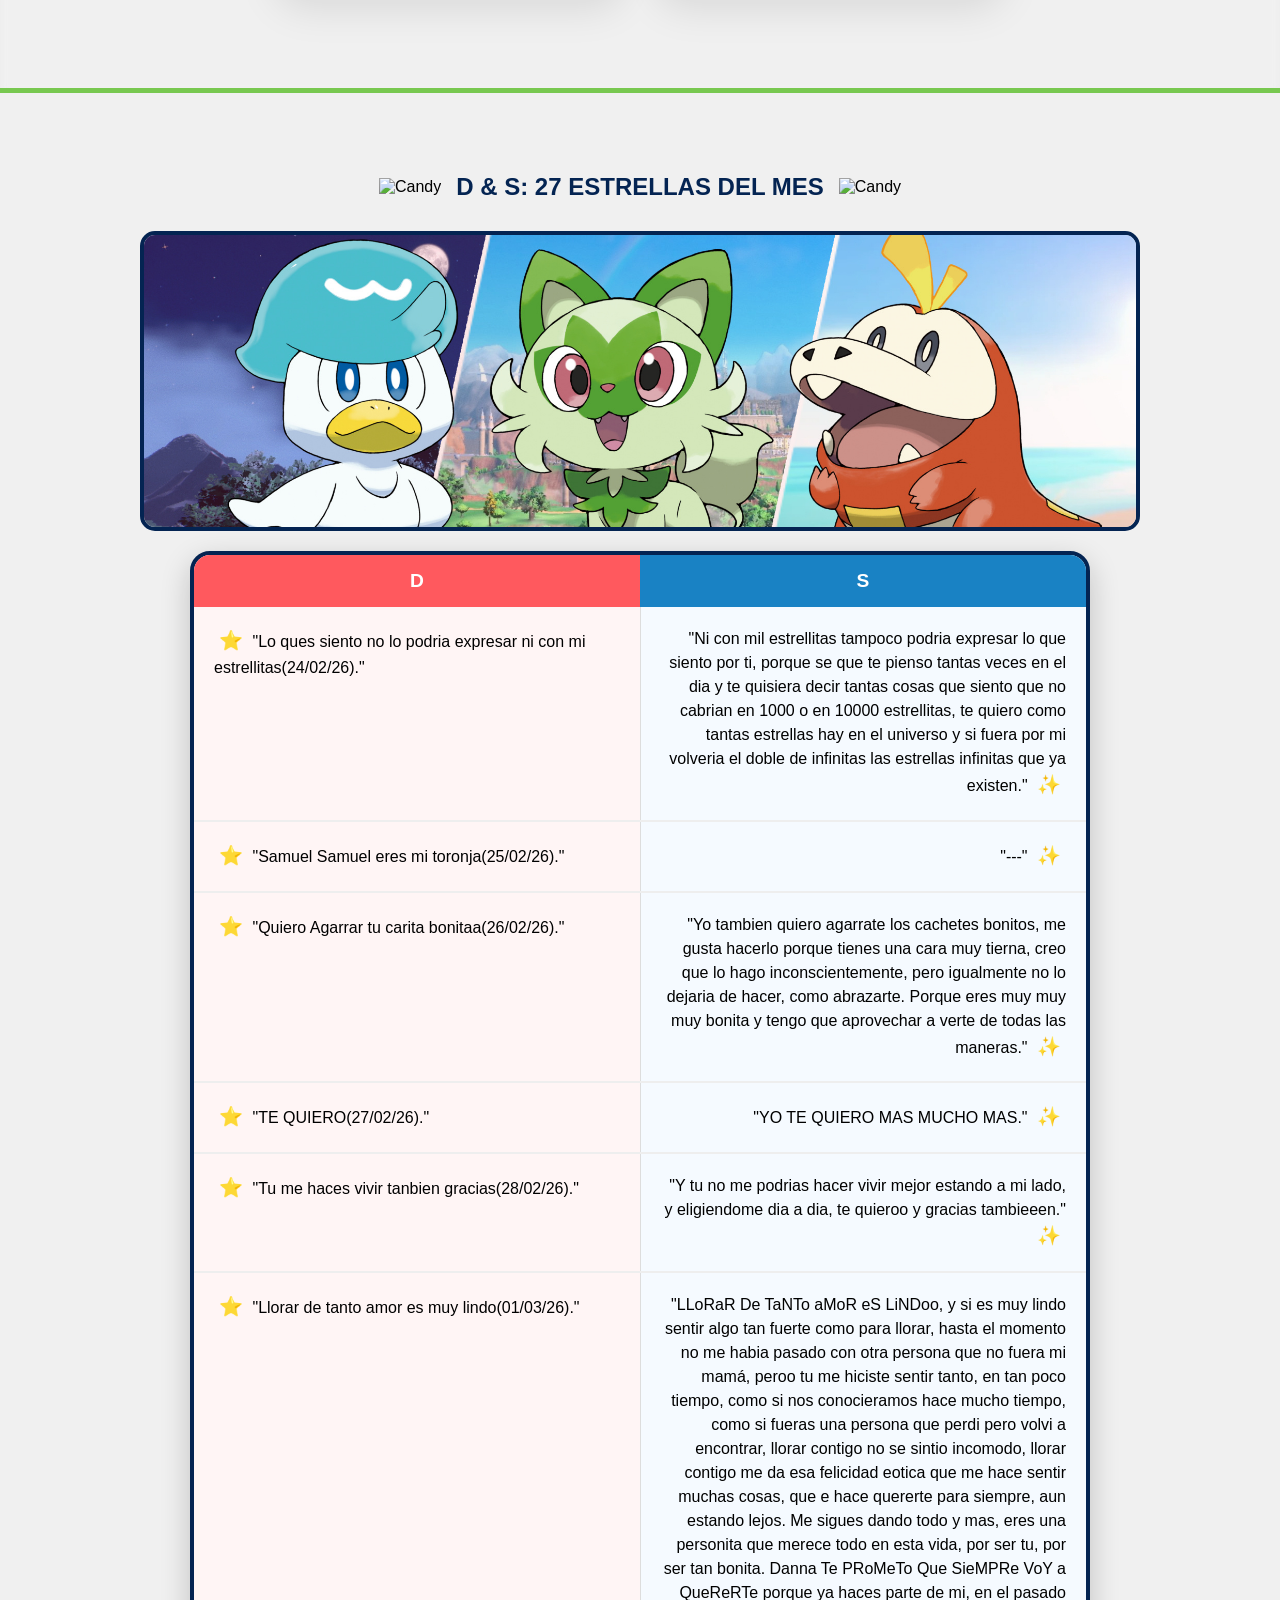
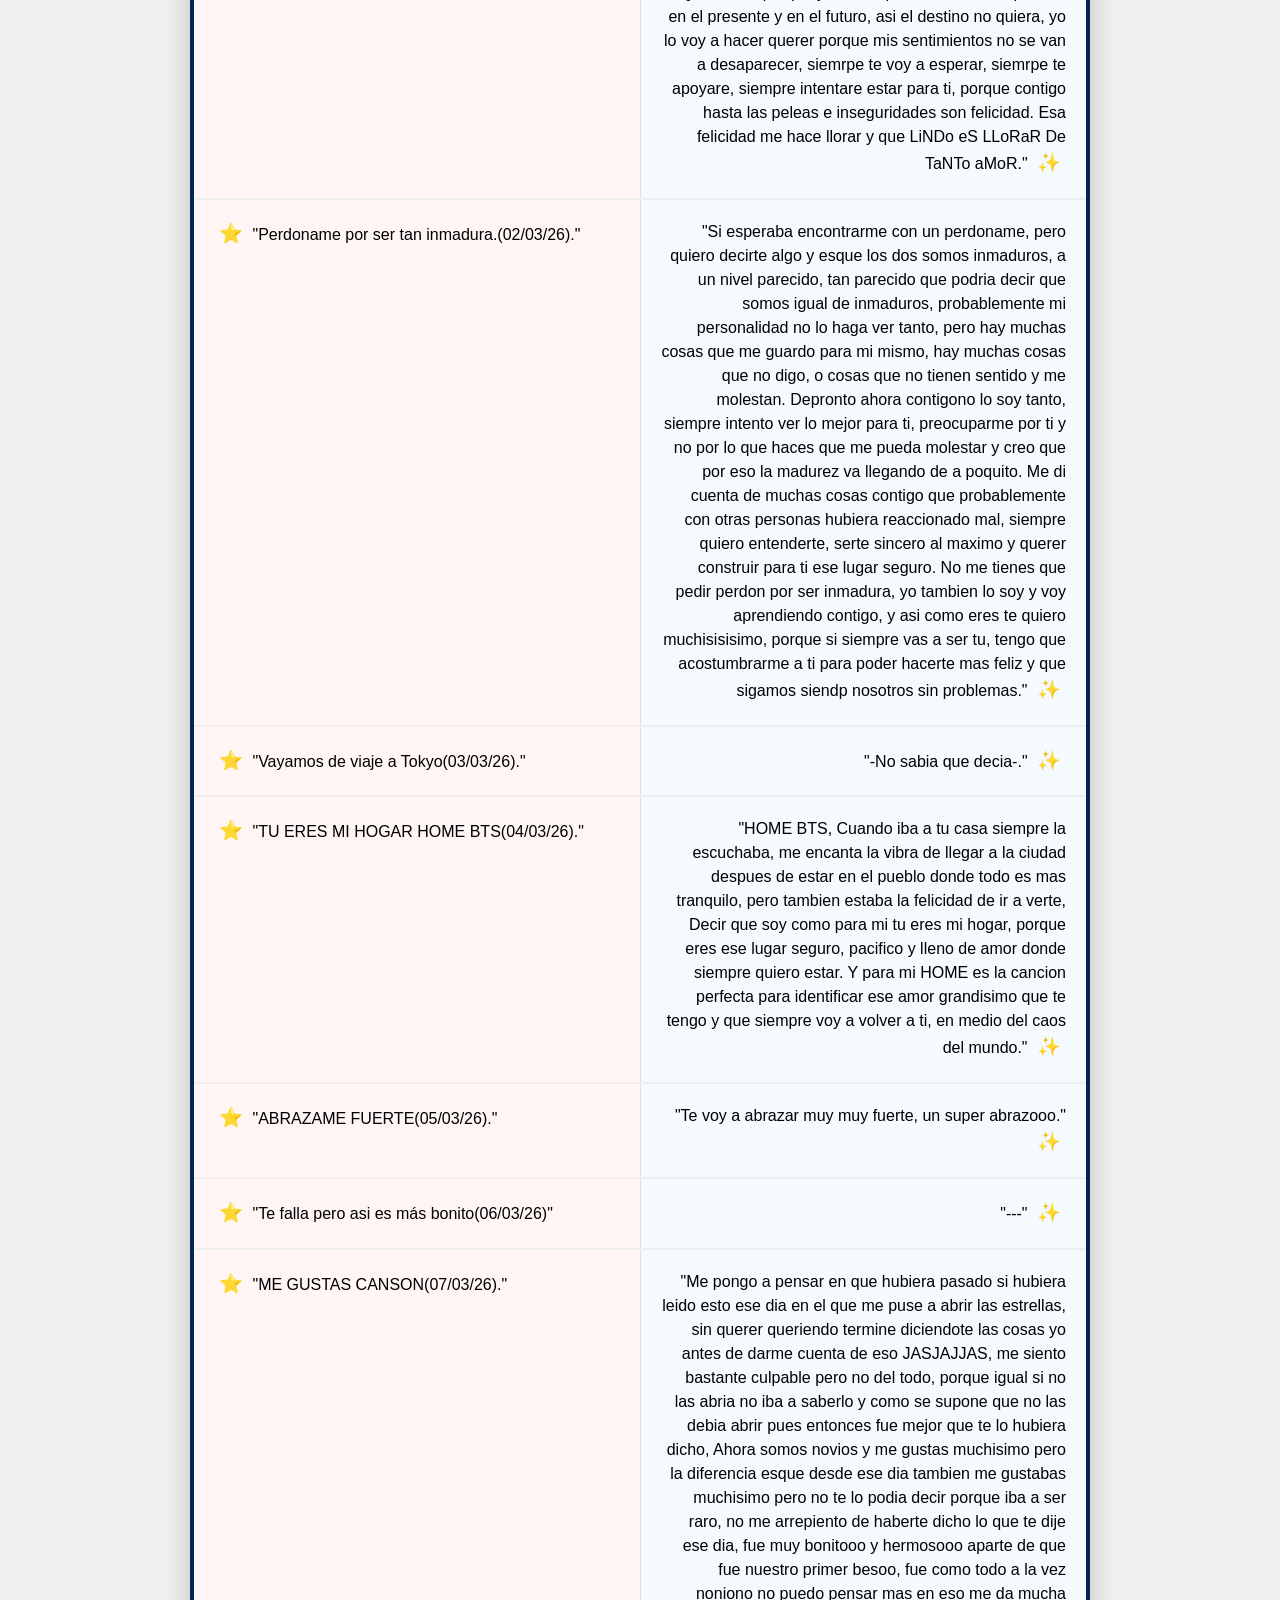
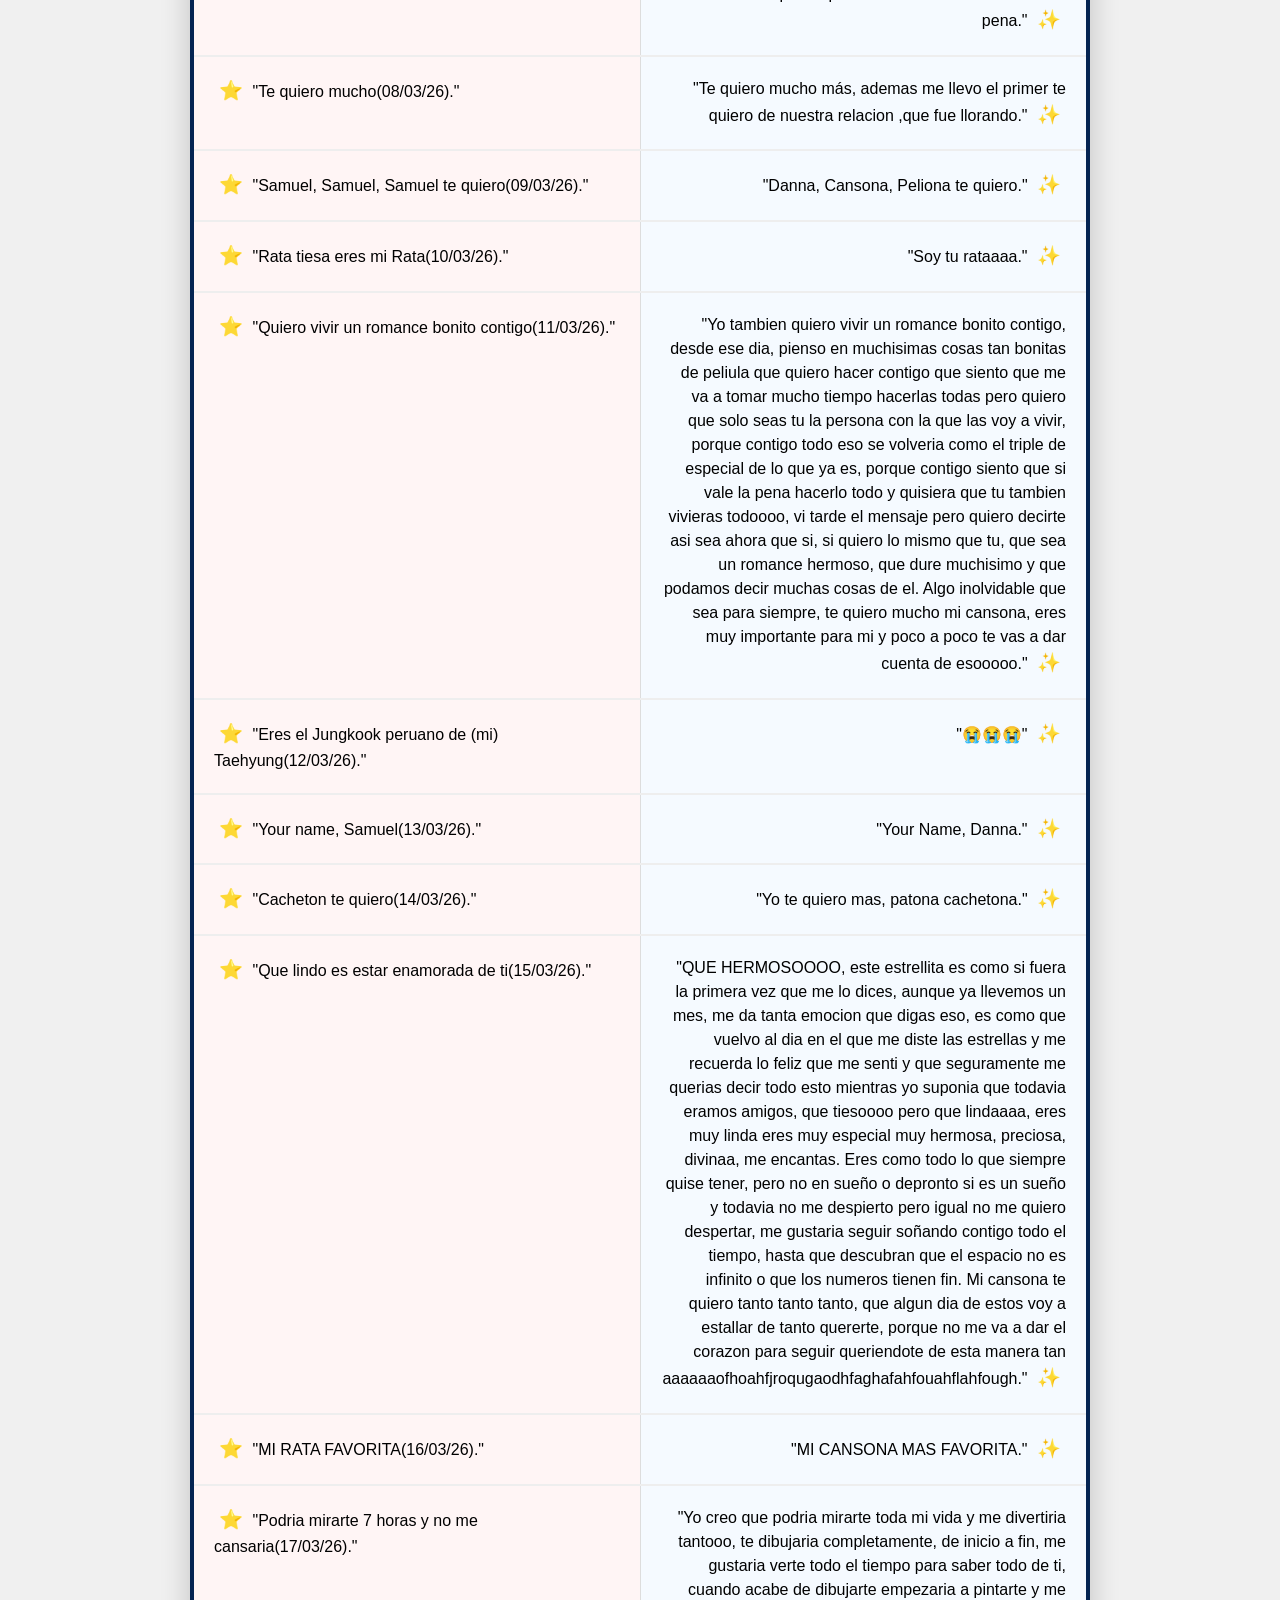
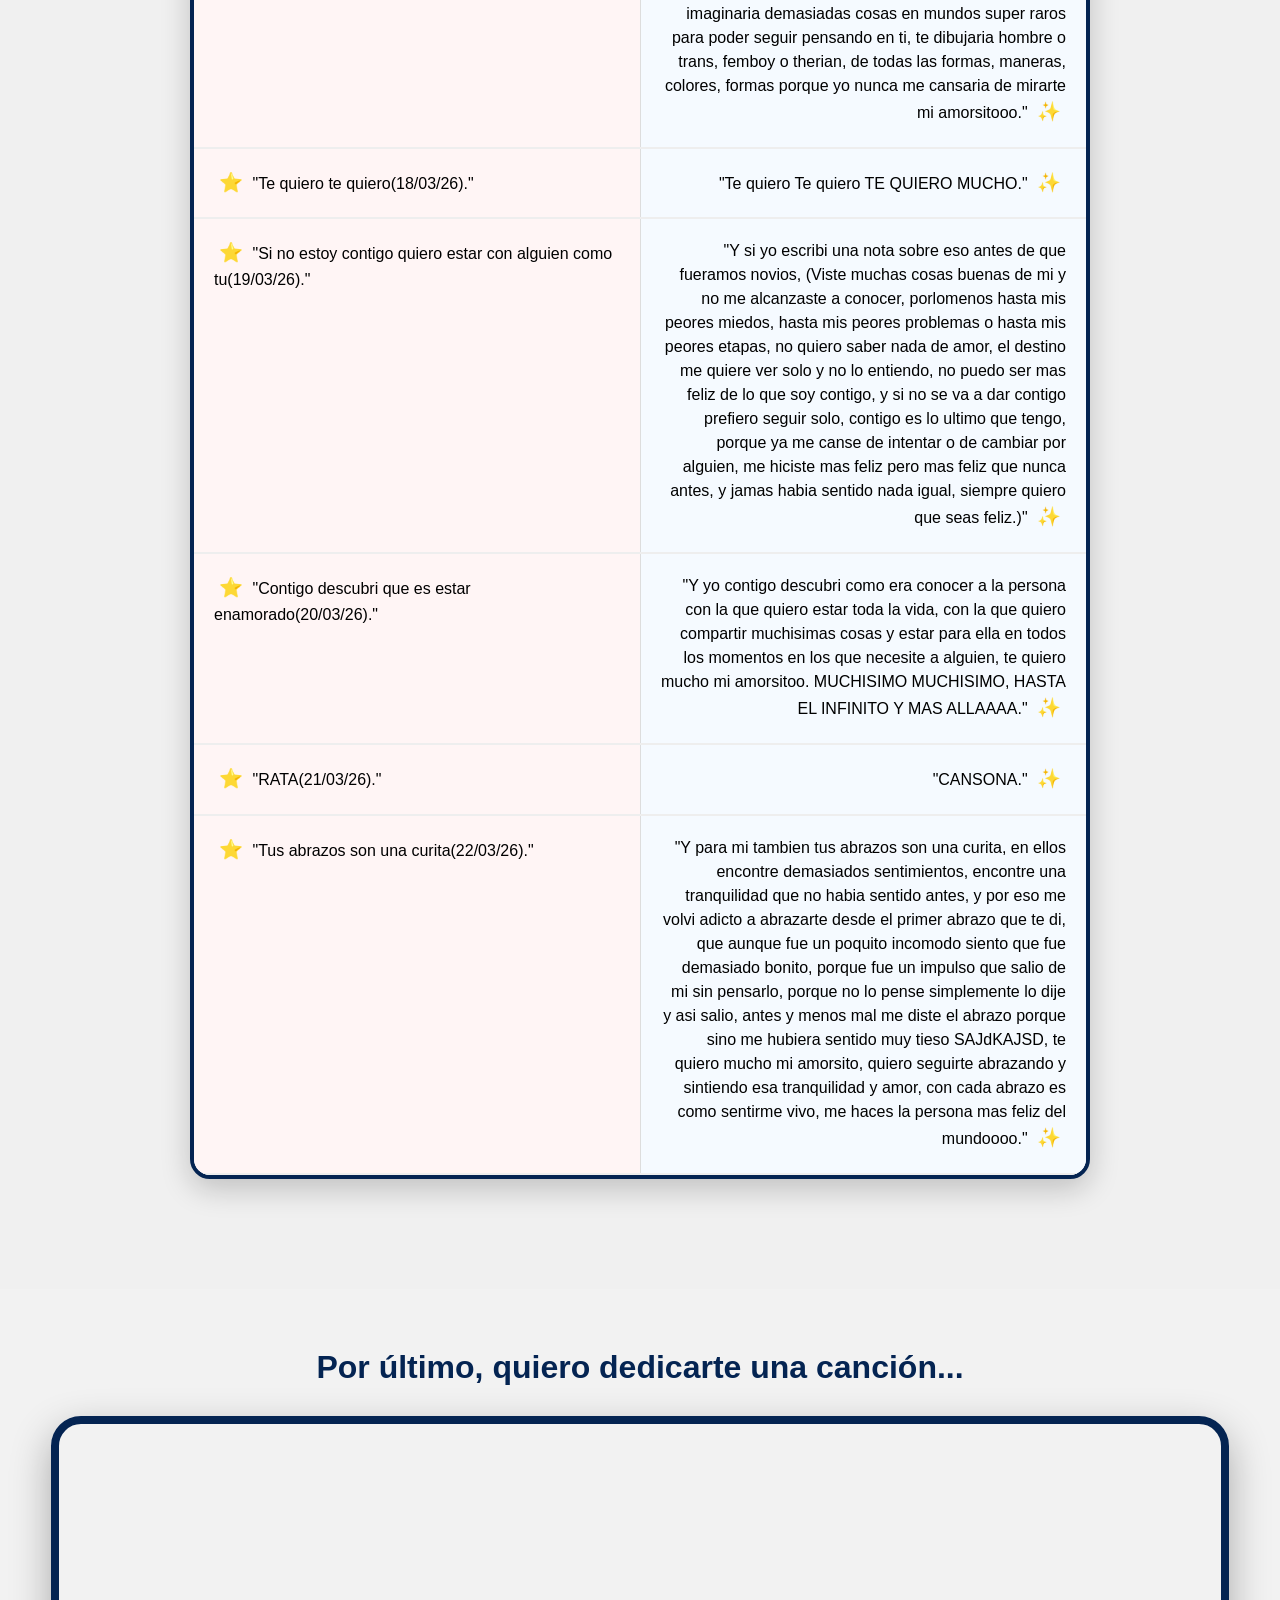
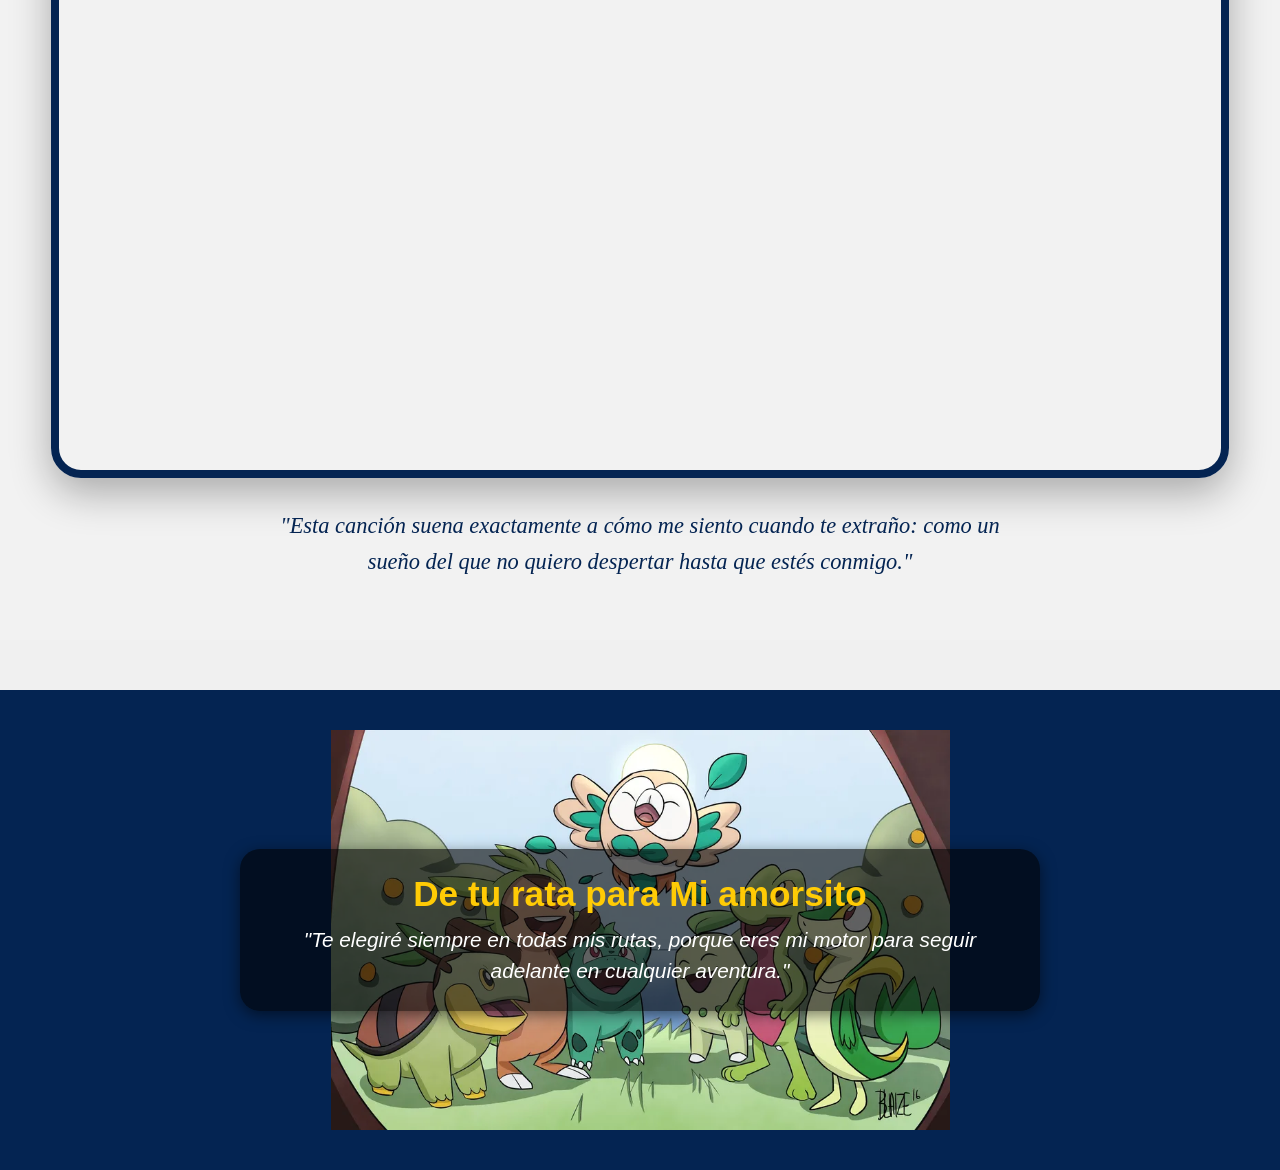
==== commit 4af9468b: "Add files via upload" ====
--- a/index.html
+++ b/index.html
@@ -187,7 +187,7 @@
 <section id="duo-stars" class="stars-section">
     <div class="stars-header">
         <img src="https://raw.githubusercontent.com/PokeAPI/sprites/master/sprites/items/rare-candy.png" alt="Candy">
-        <h2>D & S: 29 Estrellas del Mes</h2>
+        <h2>D & S: 27 Estrellas del Mes</h2>
         <img src="https://raw.githubusercontent.com/PokeAPI/sprites/master/sprites/items/rare-candy.png" alt="Candy">
     </div>
 
@@ -491,6 +491,9 @@
                 allowfullscreen>
             </iframe>
         </div>
+        <p class="frase-video">
+        "Esta canción suena exactamente a cómo me siento cuando te extraño: como un sueño del que no quiero despertar hasta que estés conmigo."
+    </p>
     </div>
 
 <footer class="pokedex-footer-final">
--- a/Style.css
+++ b/Style.css
@@ -831,7 +831,7 @@
     width: 100%;
     max-width: 1000px;
     height: 400px; 
-    background-image: url('./iniciales-pokemon.jpg'); 
+    background-image: url('./pie-pagina.jpg'); 
     background-size: contain; 
     background-position: center bottom; 
     background-repeat: no-repeat;
@@ -860,4 +860,15 @@
     font-size: 1.3rem;
     font-style: italic;
     line-height: 1.5;
+}
+.frase-video {
+    font-size: 1.4rem;
+    font-style: italic;
+    color: #042452; 
+    max-width: 800px;
+    margin: 30px auto 0; 
+    line-height: 1.6;
+    text-align: center;
+    padding: 0 20px;
+    font-family: 'Georgia', serif; 
 }
